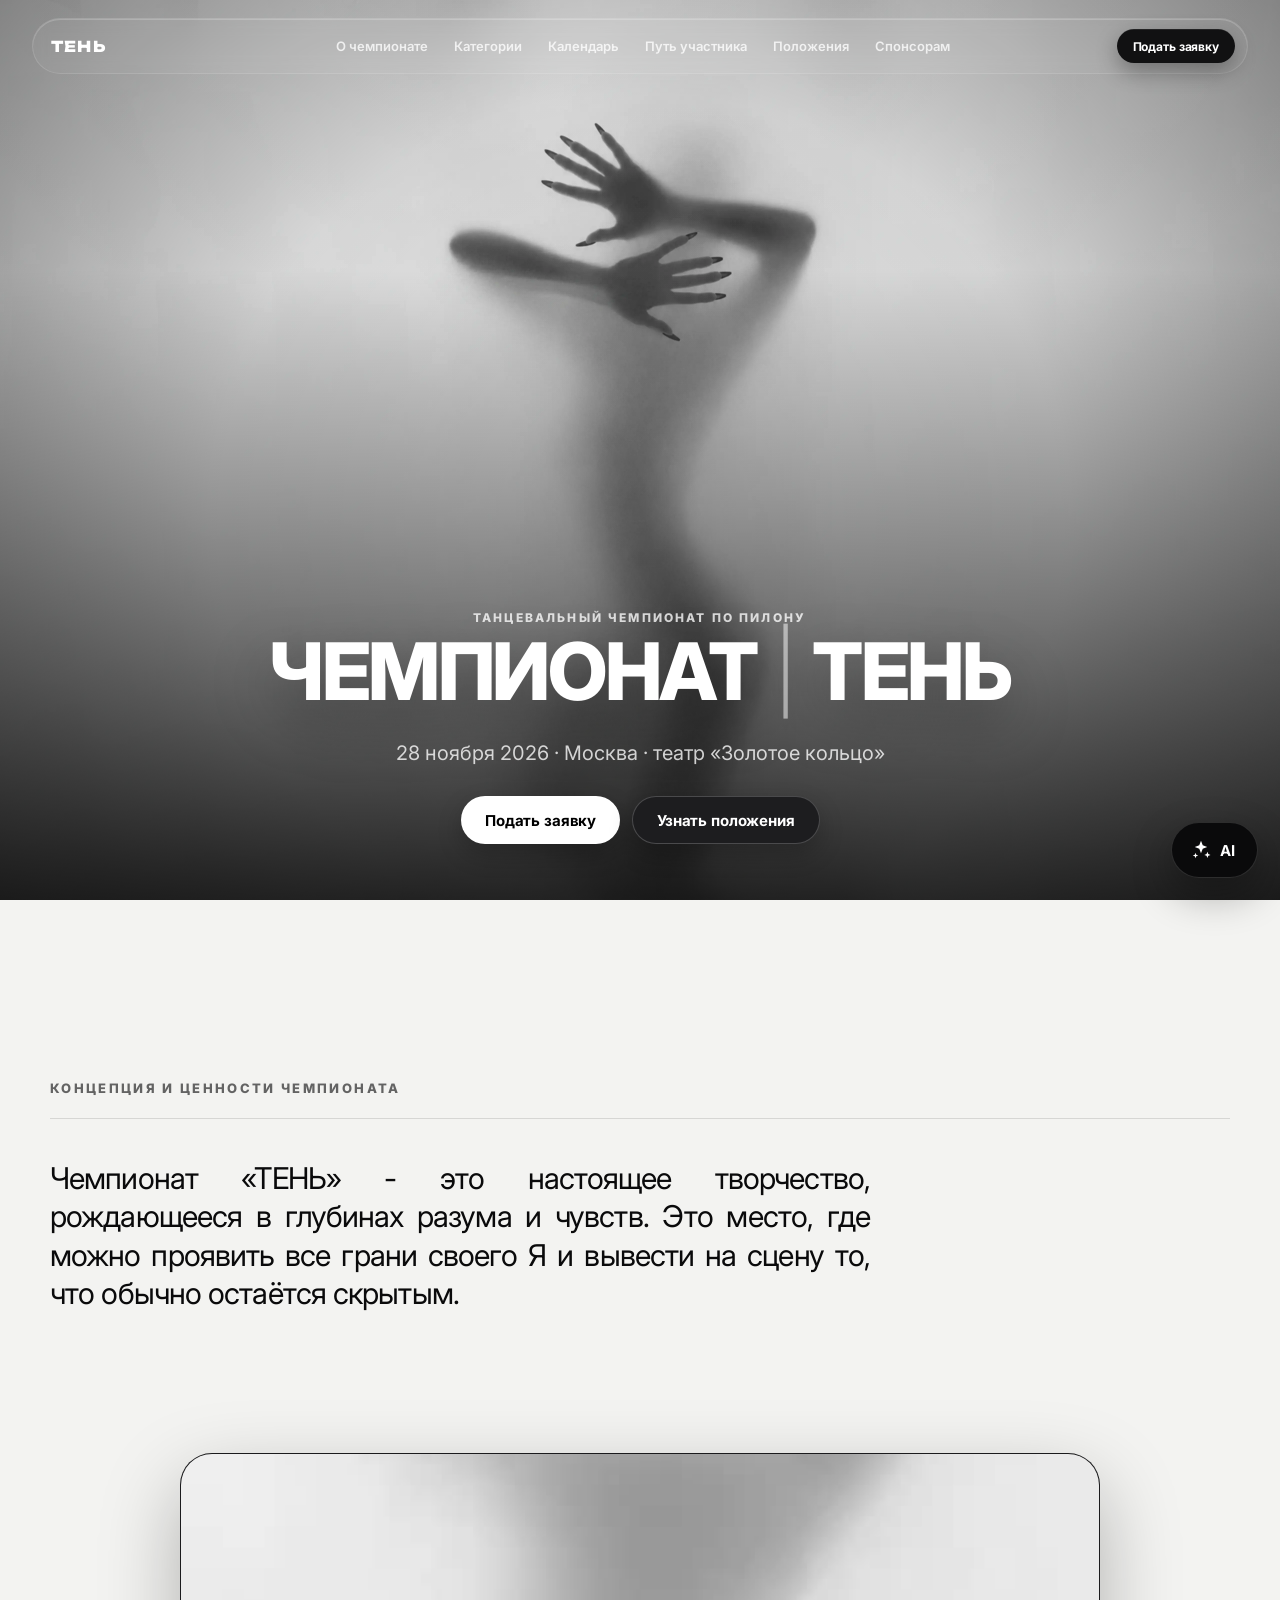
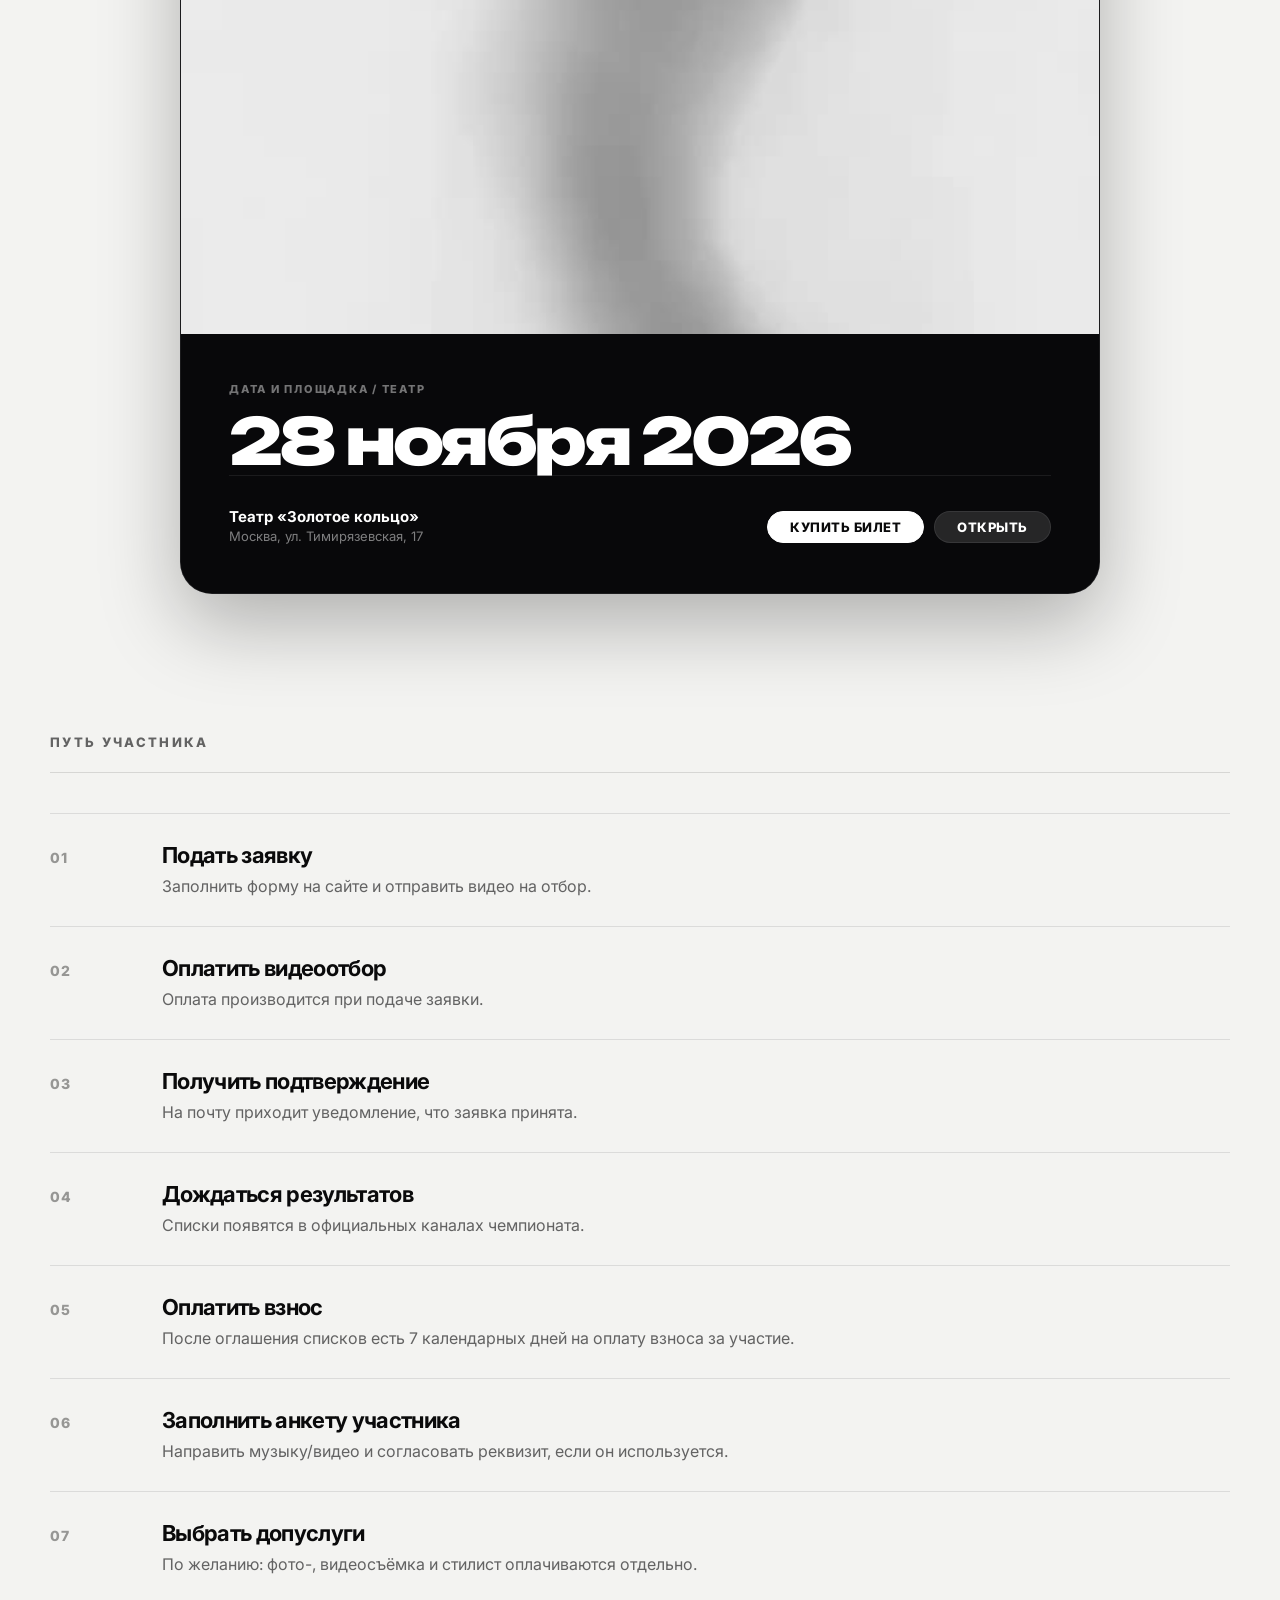
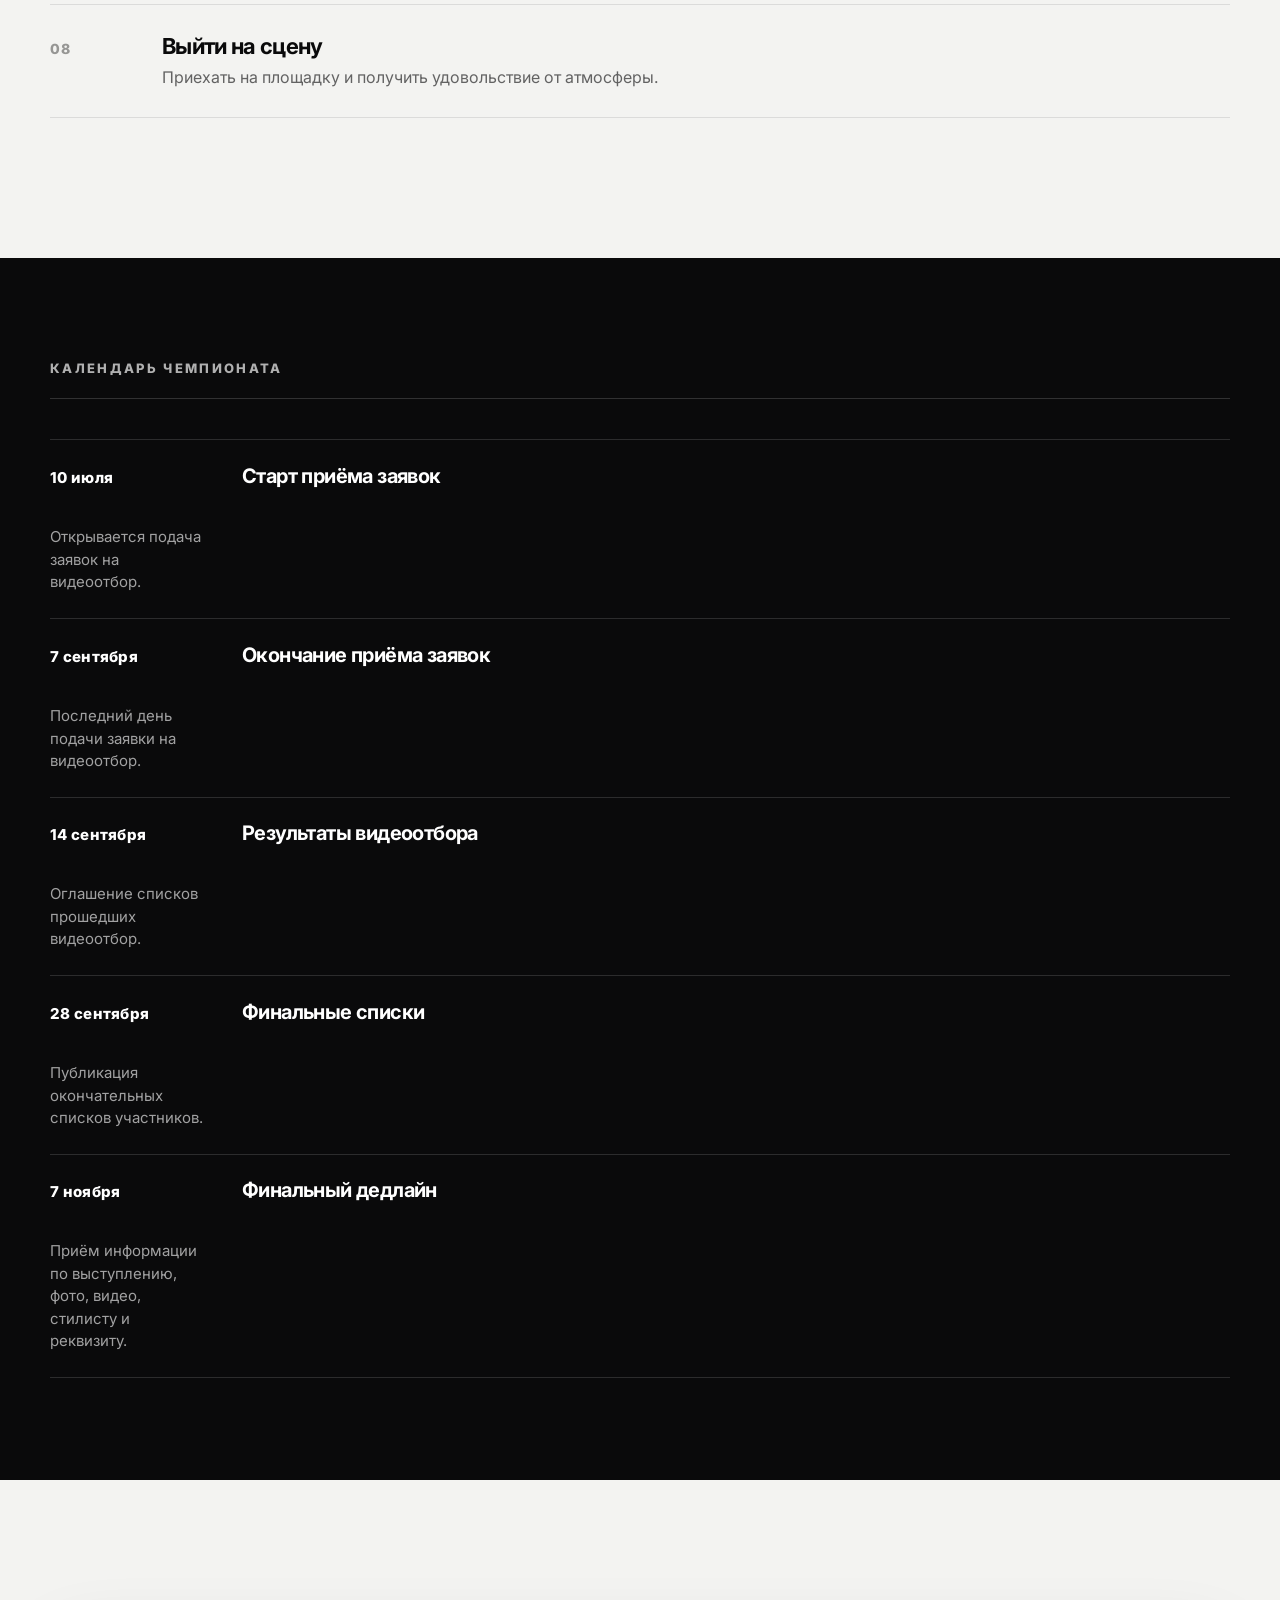
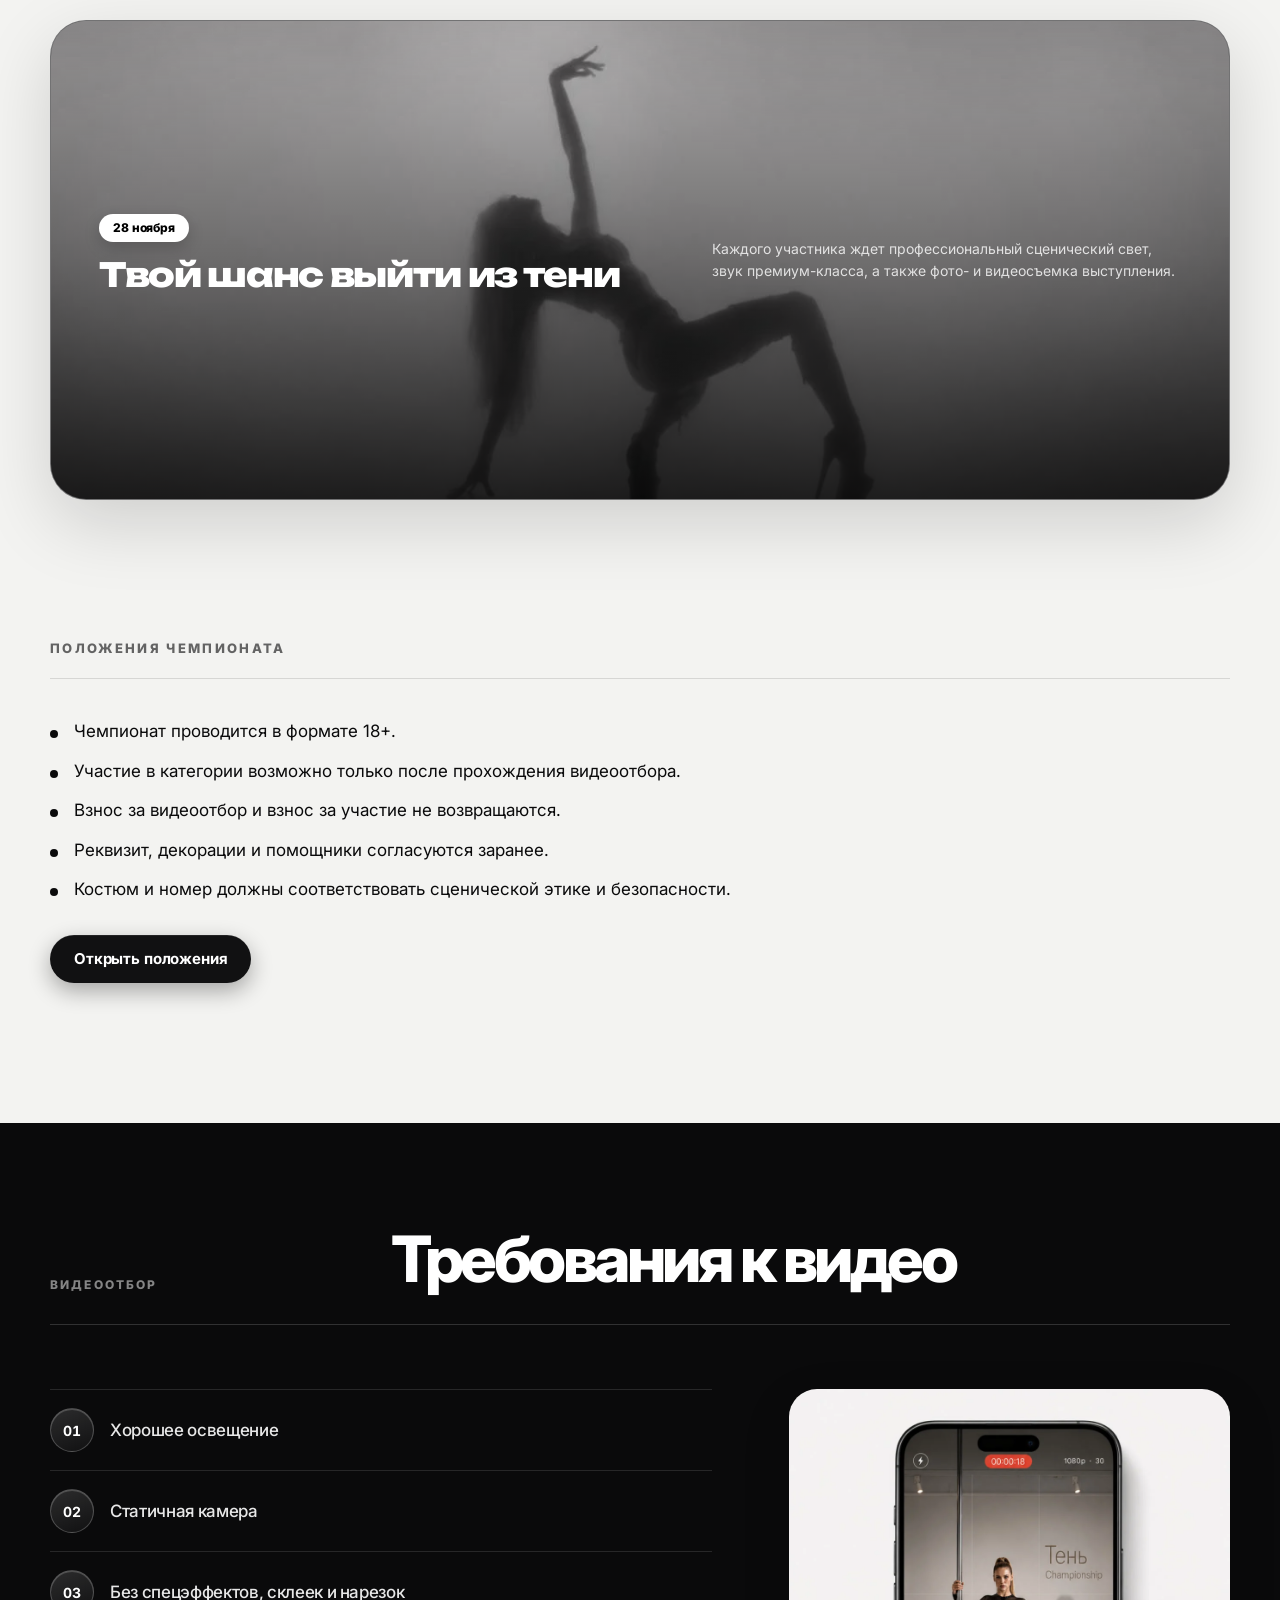
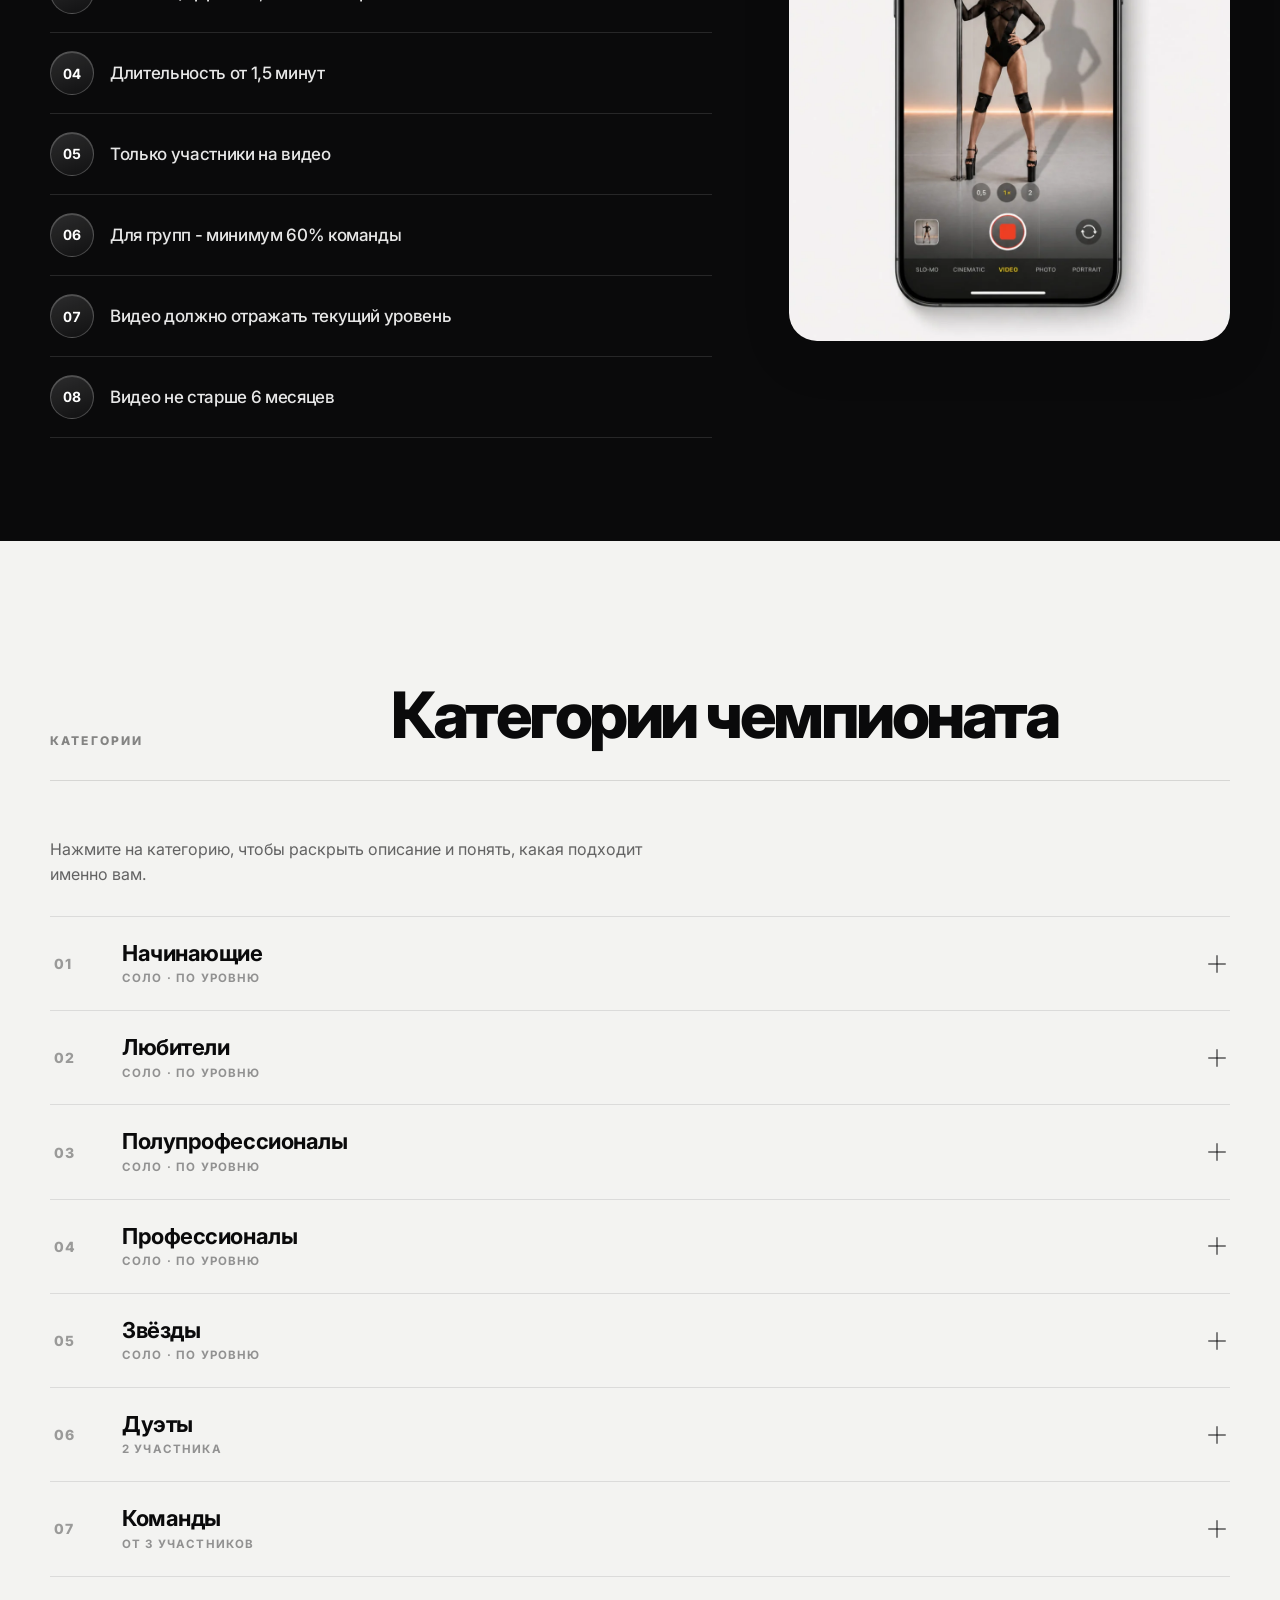
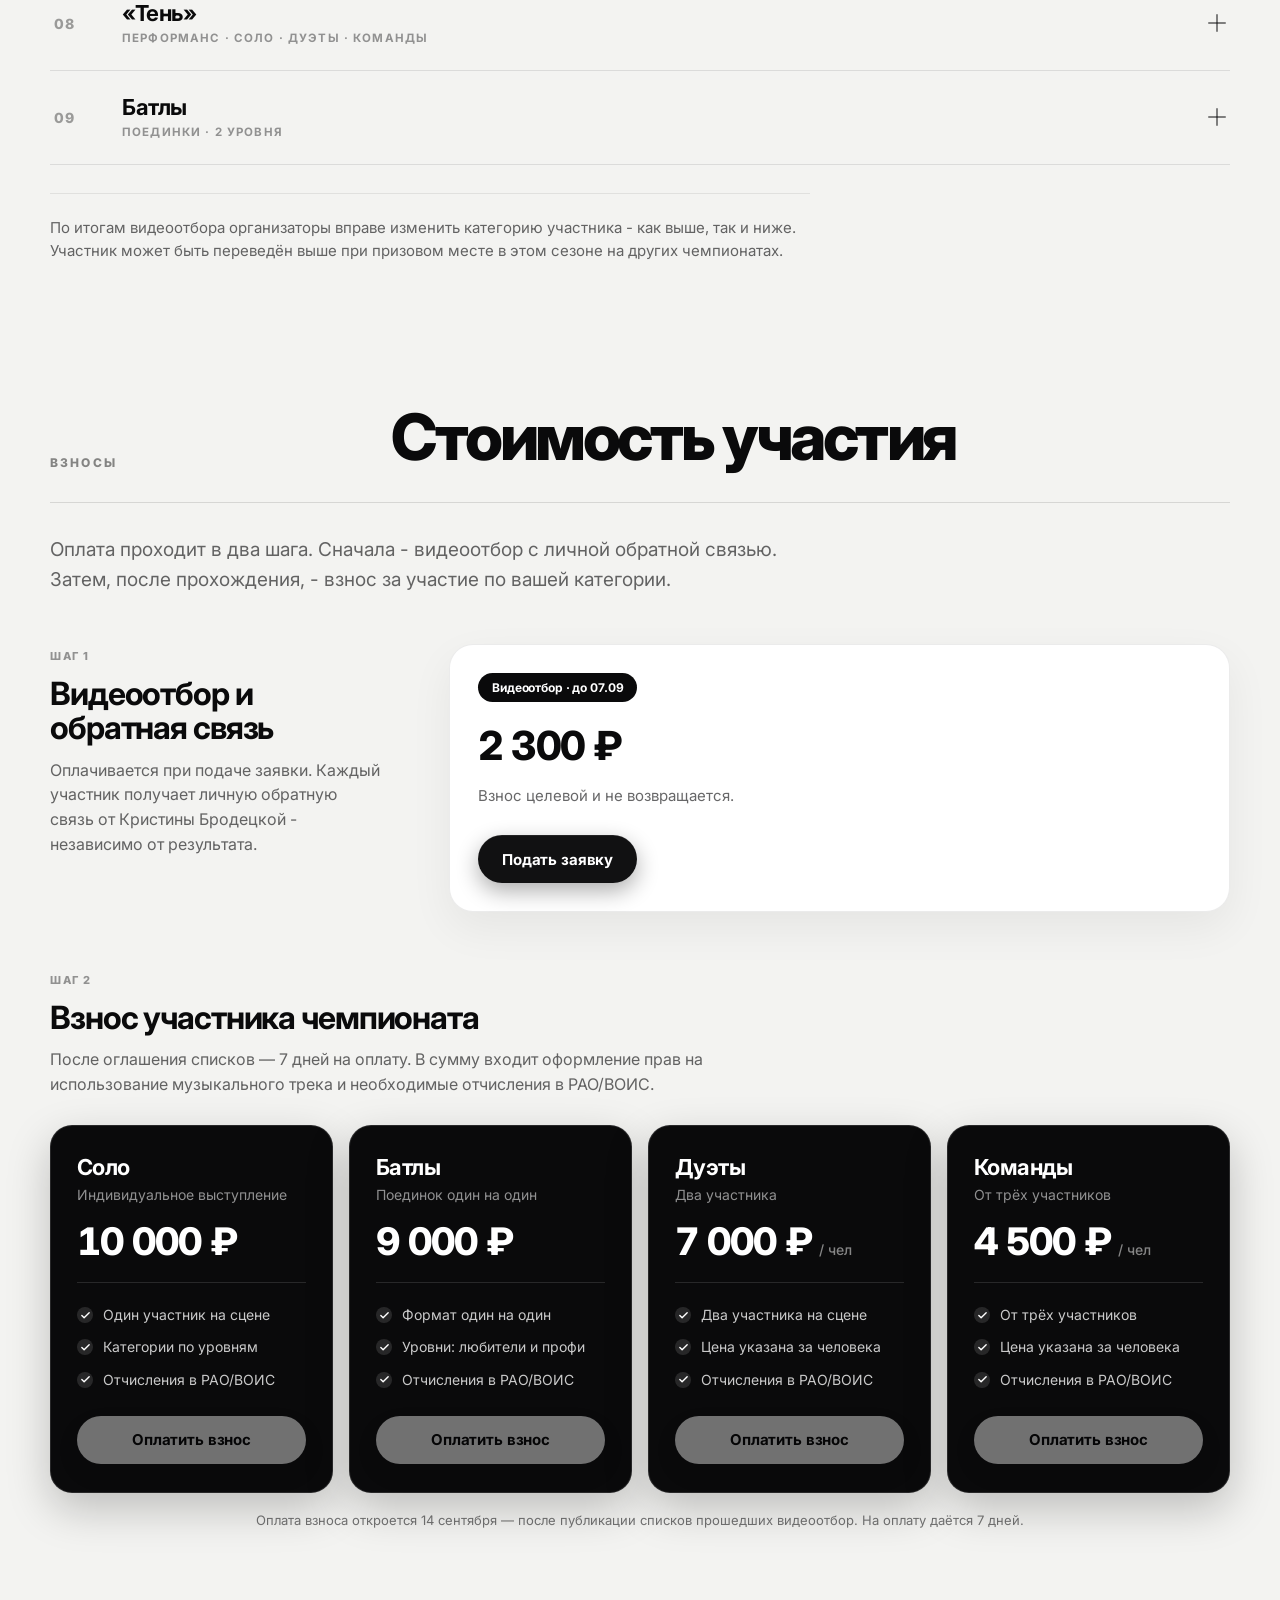
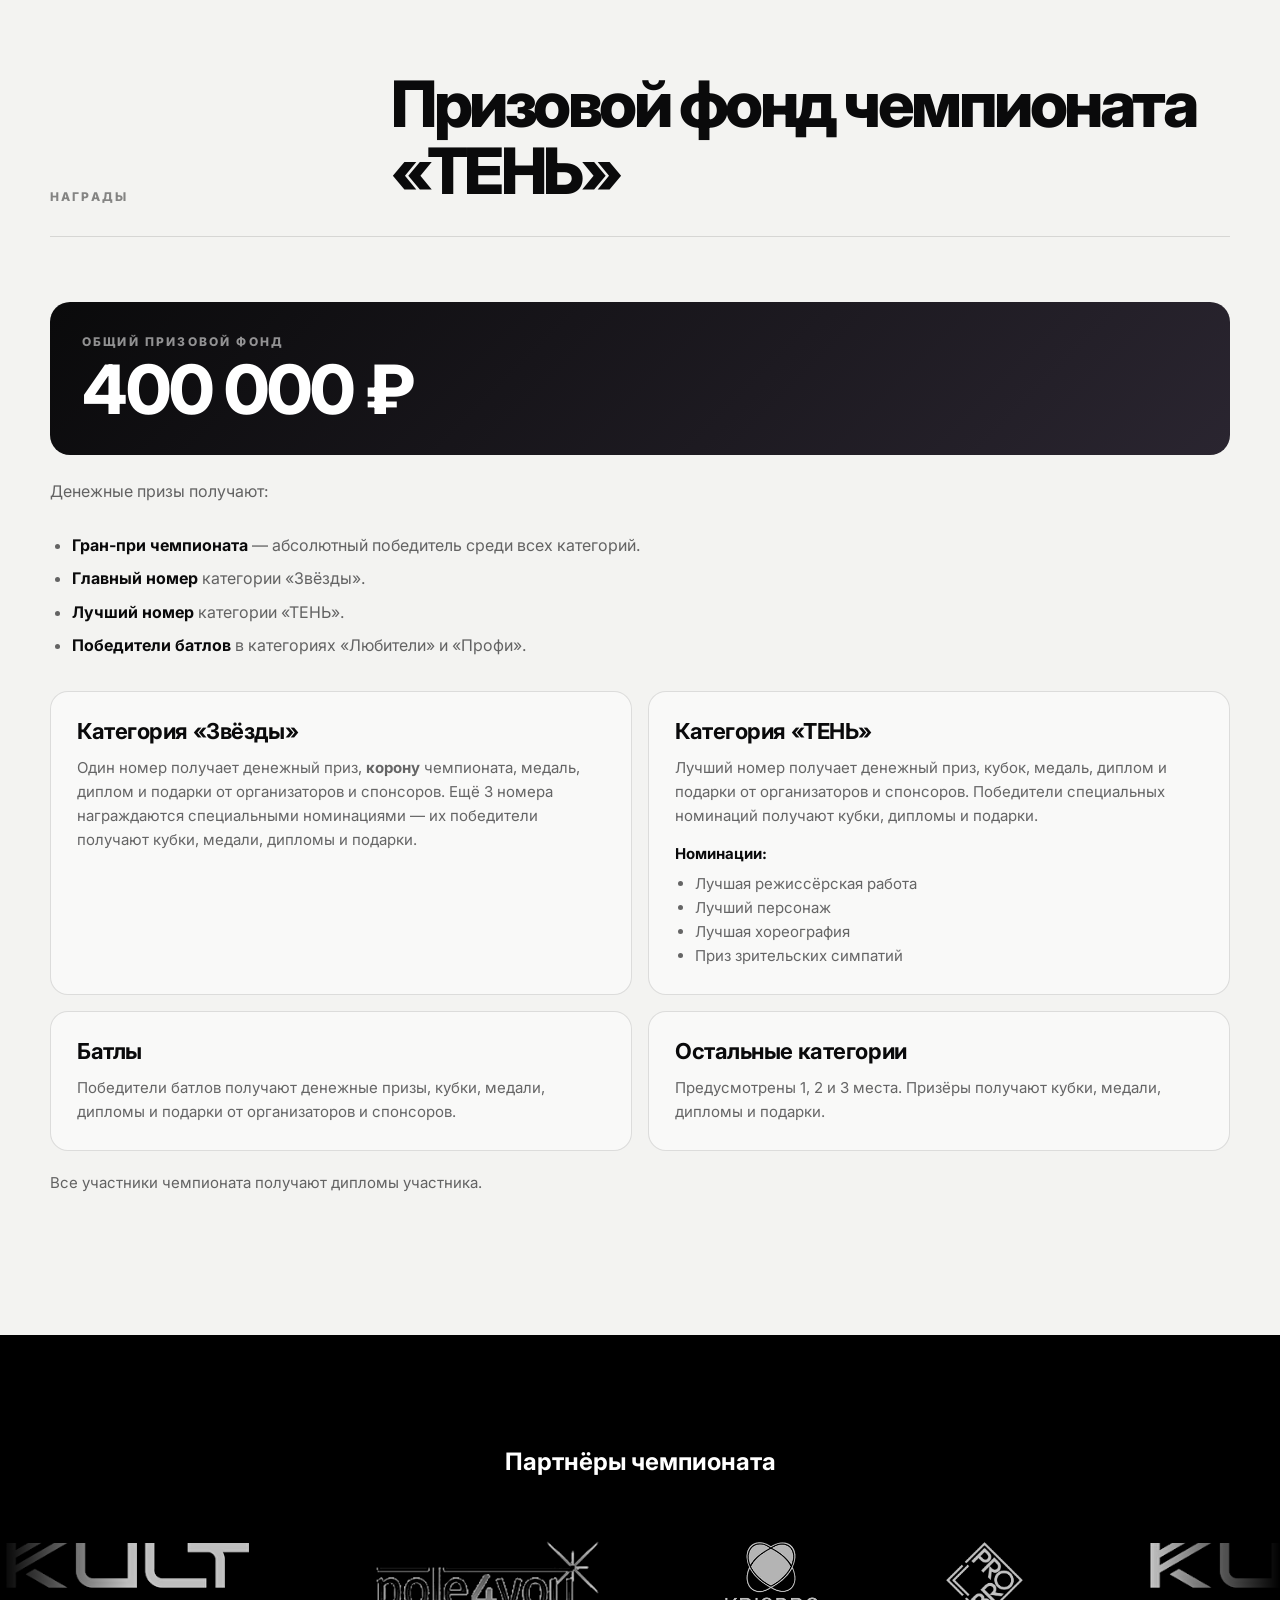
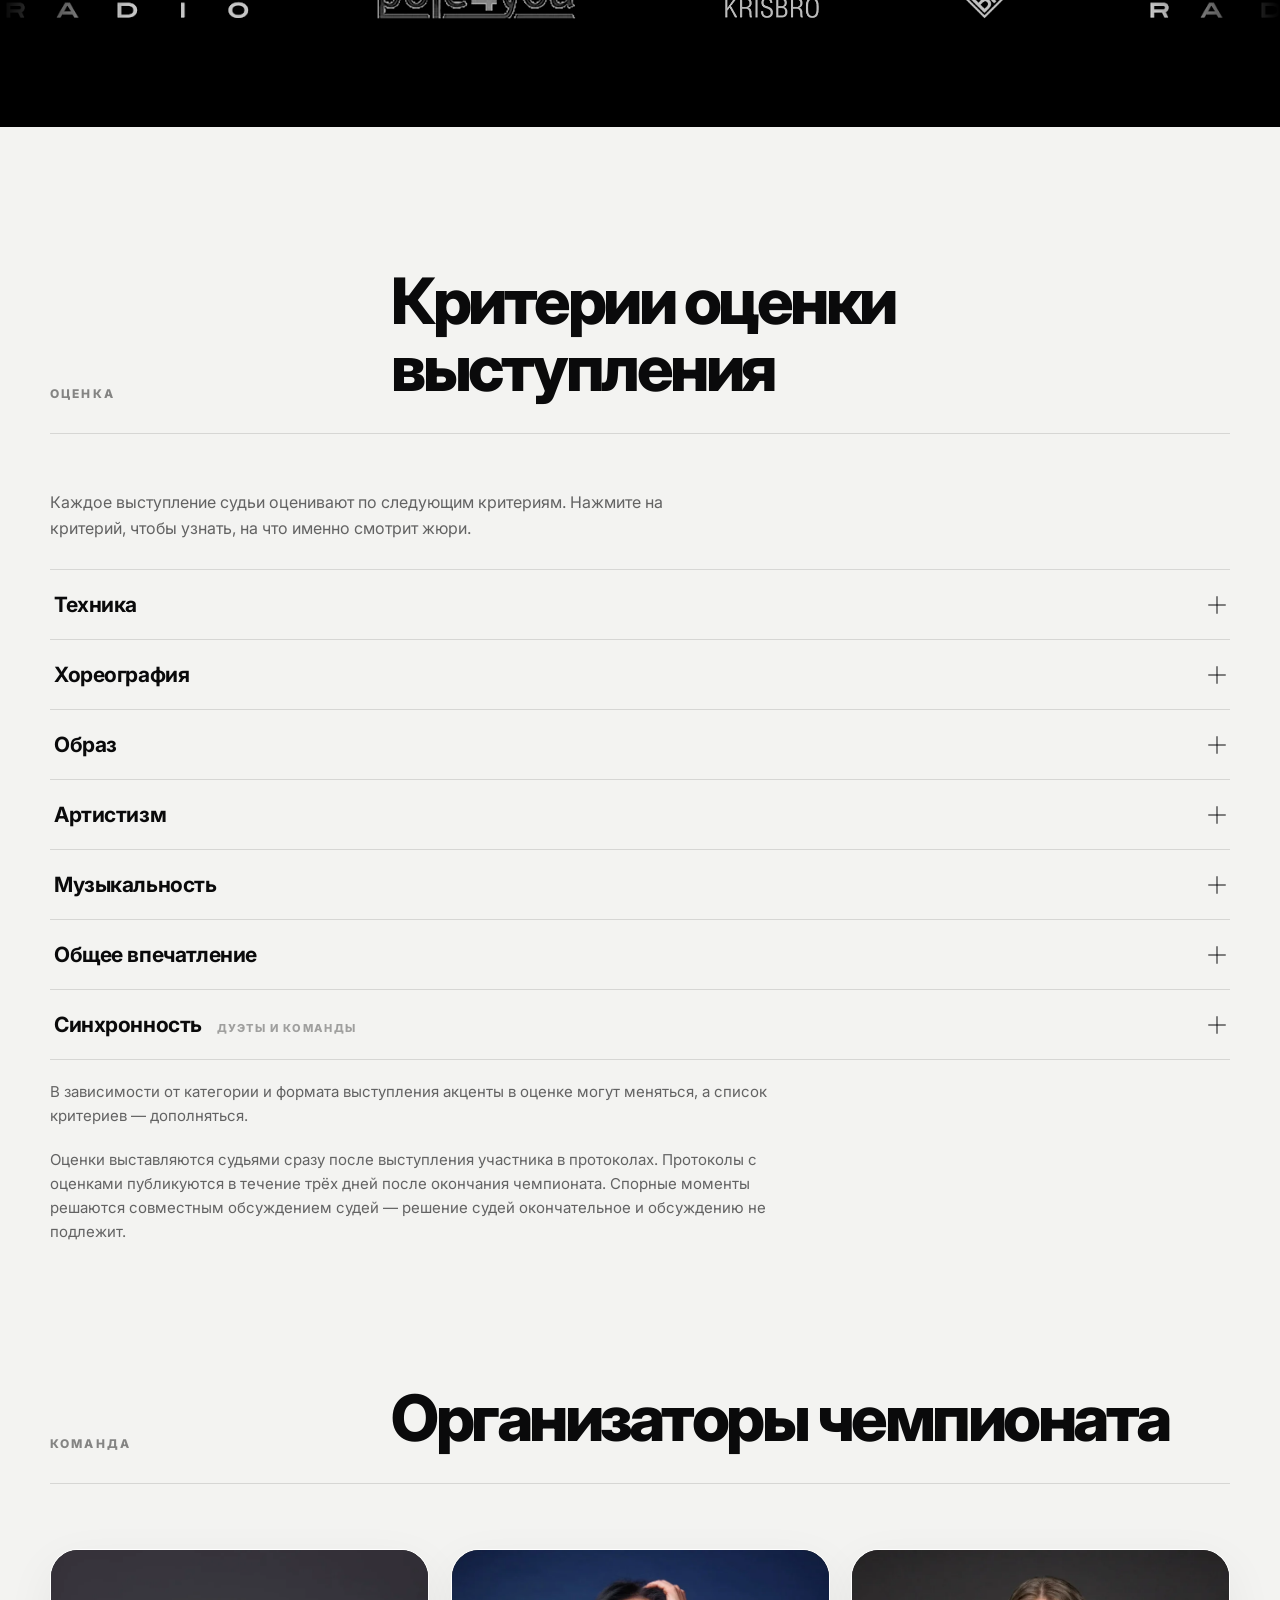
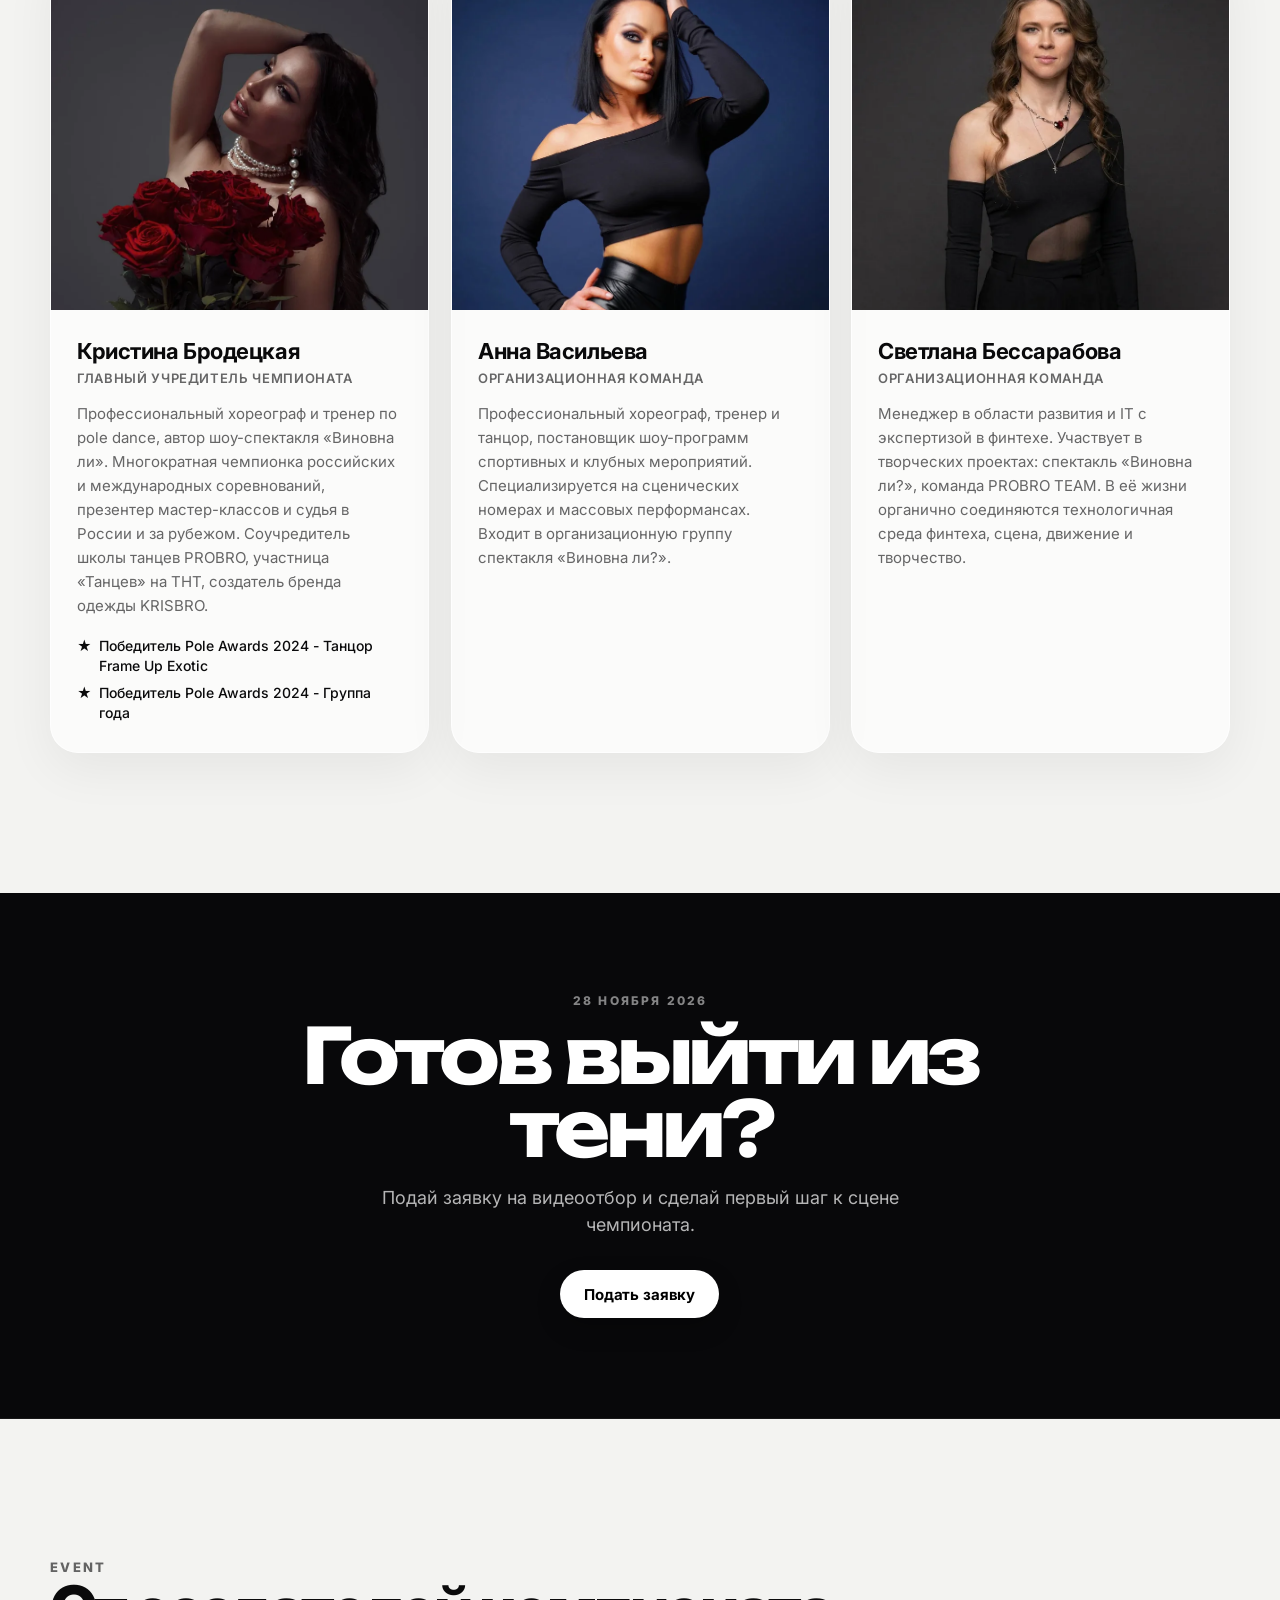
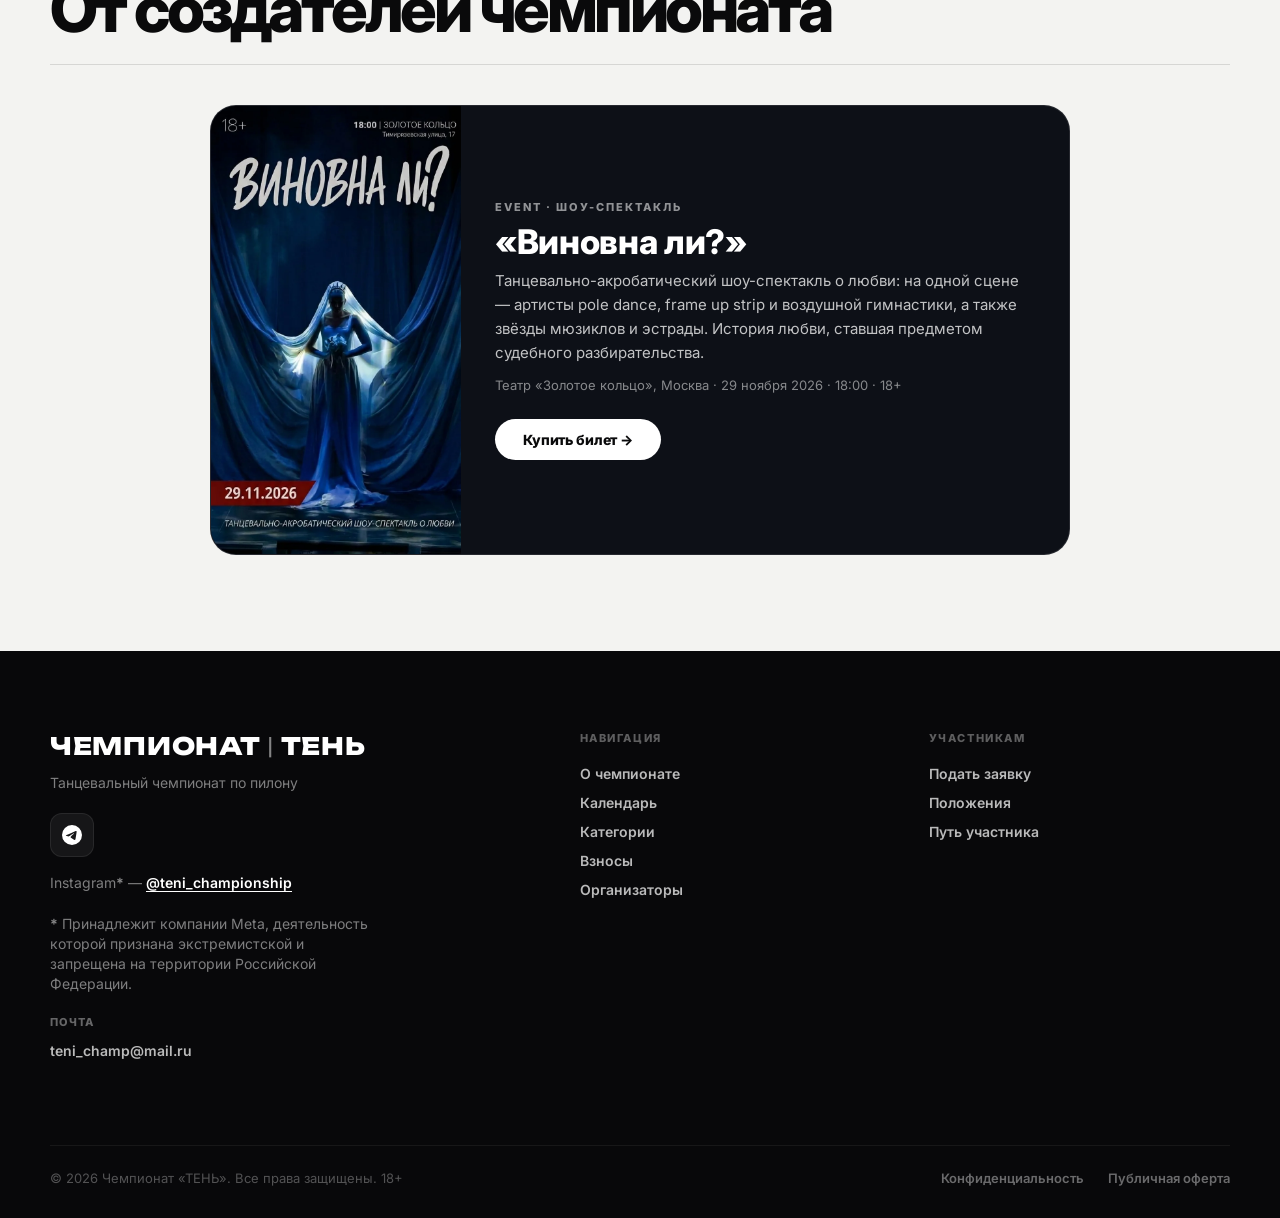
==== index.html @ 0288fdac "API fallback: auto-switch to direct Railway when RU proxy is down (all pages)" ====
<!DOCTYPE html>
<html lang="ru">
<head>
  <meta charset="UTF-8">
  <meta name="viewport" content="width=device-width, initial-scale=1.0">
  <meta name="description" content="Чемпионат по пилону «ТЕНЬ» — pole dance и exotic соревнования. 28 ноября 2026, Москва, театр «Золотое кольцо». Категории от начинающих до профи, призовой фонд 400 000 ₽. Приём заявок на видеоотбор открыт.">
  <meta name="keywords" content="чемпионат по пилону, pole dance, pole sport, exotic, exotic pole, чемпионат pole dance, соревнования по пилону, танцевальный чемпионат, пилон Москва, pole dance Москва, чемпионат ТЕНЬ, pole dance 2026">
  <meta name="theme-color" content="#0a0a0b">
  <title>Чемпионат по пилону «ТЕНЬ» 2026 — pole dance и exotic соревнования, Москва</title>
  <link rel="canonical" href="https://чемпионат-тень.рф/">
  <link rel="icon" href="/favicon.ico" sizes="any">
  <link rel="icon" href="assets/favicon.svg" type="image/svg+xml">
  <link rel="icon" type="image/png" sizes="96x96" href="assets/icons/favicon-96x96.png">
  <link rel="apple-touch-icon" href="assets/icons/apple-touch-icon.png">
  <link rel="manifest" href="manifest.webmanifest">
  <meta name="mobile-web-app-capable" content="yes">
  <meta name="apple-mobile-web-app-capable" content="yes">
  <meta name="apple-mobile-web-app-status-bar-style" content="black-translucent">
  <meta name="apple-mobile-web-app-title" content="ТЕНЬ">
  <meta property="og:type" content="website">
  <meta property="og:locale" content="ru_RU">
  <meta property="og:site_name" content="Чемпионат по пилону «ТЕНЬ»">
  <meta property="og:title" content="Чемпионат по пилону «ТЕНЬ» 2026 — pole dance и exotic, Москва">
  <meta property="og:description" content="Pole dance и exotic соревнования. 28 ноября 2026, Москва, театр «Золотое кольцо». Призовой фонд 400 000 ₽. Приём заявок открыт.">
  <meta property="og:url" content="https://чемпионат-тень.рф/">
  <meta property="og:image" content="https://xn----7sbocmxidei1bb9cwe.xn--p1ai/assets/og-hero.jpg">
  <meta property="og:image:type" content="image/jpeg">
  <meta property="og:image:width" content="1200">
  <meta property="og:image:height" content="630">
  <meta property="og:image:alt" content="Чемпионат по пилону «ТЕНЬ» — силуэт танцора">
  <meta name="twitter:card" content="summary_large_image">
  <meta name="twitter:title" content="Чемпионат по пилону «ТЕНЬ» 2026 — pole dance и exotic, Москва">
  <meta name="twitter:description" content="Pole dance и exotic соревнования. 28 ноября 2026, Москва. Призовой фонд 400 000 ₽.">
  <meta name="twitter:image" content="https://xn----7sbocmxidei1bb9cwe.xn--p1ai/assets/og-hero.jpg">
  <link rel="preconnect" href="https://fonts.googleapis.com">
  <link rel="preconnect" href="https://fonts.gstatic.com" crossorigin>
  <link href="https://fonts.googleapis.com/css2?family=Inter:wght@400;500;600;700;800&family=Unbounded:wght@600;700;800&display=swap" rel="stylesheet">
  <link rel="stylesheet" href="styles.css?v=20260801a">
  <script>document.documentElement.classList.add("reveal-ready");</script>
  <script type="application/ld+json">
  {
    "@context": "https://schema.org",
    "@graph": [
      {
        "@type": "DanceEvent",
        "name": "Чемпионат по пилону «ТЕНЬ»",
        "description": "Танцевальный чемпионат по пилону (pole dance) и exotic. Категории от начинающих до профессионалов, призовой фонд 400 000 ₽.",
        "startDate": "2026-11-28T11:00:00+03:00",
        "endDate": "2026-11-28T22:00:00+03:00",
        "eventStatus": "https://schema.org/EventScheduled",
        "eventAttendanceMode": "https://schema.org/OfflineEventAttendanceMode",
        "image": ["https://xn----7sbocmxidei1bb9cwe.xn--p1ai/assets/og-hero.jpg"],
        "location": {
          "@type": "Place",
          "name": "Театр «Золотое кольцо»",
          "address": {
            "@type": "PostalAddress",
            "streetAddress": "ул. Тимирязевская, 17",
            "addressLocality": "Москва",
            "addressCountry": "RU"
          }
        },
        "organizer": {
          "@type": "Organization",
          "name": "Чемпионат по пилону «ТЕНЬ»",
          "url": "https://чемпионат-тень.рф/"
        },
        "offers": {
          "@type": "Offer",
          "name": "Заявка на видеоотбор",
          "url": "https://чемпионат-тень.рф/apply.html",
          "price": "2300",
          "priceCurrency": "RUB",
          "availability": "https://schema.org/InStock",
          "validFrom": "2026-07-10"
        },
        "performer": {
          "@type": "PerformingGroup",
          "name": "Участники чемпионата «ТЕНЬ»"
        }
      },
      {
        "@type": "Organization",
        "name": "Чемпионат по пилону «ТЕНЬ»",
        "url": "https://чемпионат-тень.рф/",
        "logo": "https://чемпионат-тень.рф/assets/icons/icon-512.png",
        "sameAs": [
          "https://telegram.me/teni_champ",
          "https://www.instagram.com/teni_championship"
        ]
      },
      {
        "@type": "WebSite",
        "name": "Чемпионат по пилону «ТЕНЬ»",
        "url": "https://чемпионат-тень.рф/",
        "inLanguage": "ru-RU"
      }
    ]
  }
  </script>
</head>
<body>
  <div class="page-shell" id="top">
    <header class="site-header glass-panel" data-header>
      <a class="brand" href="index.html" aria-label="ТЕНЬ - на главную">ТЕНЬ</a>
      <nav class="desktop-nav" aria-label="Главная навигация">
        <a href="#about">О чемпионате</a>
        <a href="#categories">Категории</a>
        <a href="#calendar">Календарь</a>
        <a href="#path">Путь участника</a>
        <a href="rules.html">Положения</a>
        <a href="sponsors.html">Спонсорам</a>
      </nav>
      <div class="header-actions">
        <a class="btn btn-small btn-dark" href="apply.html">Подать заявку</a>
        <button class="menu-button" type="button" data-menu-button aria-label="Открыть меню"><span></span><span></span><span></span></button>
      </div>
    </header>

    <div class="mobile-menu glass-panel" data-mobile-menu>
      <a href="#about">О чемпионате</a>
      <a href="#categories">Категории</a>
      <a href="#calendar">Календарь</a>
      <a href="#path">Путь участника</a>
      <a href="rules.html">Положения</a>
      <a href="sponsors.html">Спонсорам</a>
      <a href="tickets.html">Билеты</a>
      <a href="#ai" data-ai-open>AI-консультант</a>
      <a href="apply.html">Подать заявку</a>
    </div>

    <main>
      <section class="hero" aria-labelledby="hero-title">
        <picture class="hero-media">
          <source media="(max-width: 720px)" srcset="assets/webp/hero_mobile.webp">
          <img src="assets/webp/teni-main_for_deskstop.webp" alt="Силуэт танцора за матовым стеклом">
        </picture>
        <div class="hero-vignette"></div>
        <div class="hero-content">
          <p class="eyebrow">Танцевальный чемпионат по пилону</p>
          <h1 id="hero-title" class="hero-title-brand">ЧЕМПИОНАТ <span class="hero-title-sep">|</span> ТЕНЬ</h1>
          <p class="hero-meta">28 ноября 2026 · Москва · театр «Золотое кольцо»</p>
          <div class="hero-actions">
            <a class="btn btn-light" href="apply.html">Подать заявку</a>
            <a class="btn btn-glass" href="rules.html">Узнать положения</a>
          </div>
        </div>
      </section>

      <!-- Концепция (iOS Widget Style with Blurred Cards over Background) -->
      <section class="section editorial" id="about">
        <div class="editorial-heading editorial-heading--label">
          <span class="section-kicker">Концепция и ценности чемпионата</span>
        </div>
        <div class="concept-layout">
          <div class="editorial-lead editorial-lead--justify">
            <p>Чемпионат «ТЕНЬ» - это настоящее творчество, рождающееся в глубинах разума и чувств. Это место, где можно проявить все грани своего Я и вывести на сцену то, что обычно остаётся скрытым.</p>
          </div>
        </div>
      </section>

      <!-- Дата и площадка (App Store Event Card) -->
      <section class="section">
        <div class="event-card">
          <div class="event-card-media">
            <video class="event-card-img" autoplay muted loop playsinline preload="metadata" poster="assets/event-poster.jpg">
              <source src="assets/event.mp4" type="video/mp4">
            </video>
            <div class="event-media-placeholder">
              <div class="spotlight"></div>
              <span class="placeholder-text">Театр «Золотое кольцо»</span>
            </div>
          </div>
          <div class="event-card-body">
            <span class="event-kicker">дата и площадка / театр</span>
            <h2 class="event-title">28 ноября 2026</h2>

            <div class="event-card-divider"></div>
            
            <div class="event-card-footer">
              <div class="event-footer-left">
                <div class="event-footer-meta">
                  <span class="event-footer-title">Театр «Золотое кольцо»</span>
                  <span class="event-footer-subtitle">Москва, ул. Тимирязевская, 17</span>
                </div>
              </div>
              <div class="event-footer-right">
                <a href="tickets.html" class="event-card-btn event-card-btn--buy">Купить билет</a>
                <a href="https://yandex.ru/maps/?text=Москва,+ул.+Тимирязевская,+17" target="_blank" rel="noopener noreferrer" class="event-card-btn">Открыть</a>
              </div>
            </div>
          </div>
        </div>
      </section>

      <!-- Путь участника -->
      <section class="section editorial" id="path">
        <div class="editorial-heading editorial-heading--label">
          <span class="section-kicker">Путь участника</span>
        </div>
        <div class="steps-list">
          <article class="step-row"><span class="step-num">01</span><div><h3>Подать заявку</h3><p>Заполнить форму на сайте и отправить видео на отбор.</p></div></article>
          <article class="step-row"><span class="step-num">02</span><div><h3>Оплатить видеоотбор</h3><p>Оплата производится при подаче заявки.</p></div></article>
          <article class="step-row"><span class="step-num">03</span><div><h3>Получить подтверждение</h3><p>На почту приходит уведомление, что заявка принята.</p></div></article>
          <article class="step-row"><span class="step-num">04</span><div><h3>Дождаться результатов</h3><p>Списки появятся в официальных каналах чемпионата.</p></div></article>
          <article class="step-row"><span class="step-num">05</span><div><h3>Оплатить взнос</h3><p>После оглашения списков есть 7 календарных дней на оплату взноса за участие.</p></div></article>
          <article class="step-row"><span class="step-num">06</span><div><h3>Заполнить анкету участника</h3><p>Направить музыку/видео и согласовать реквизит, если он используется.</p></div></article>
          <article class="step-row"><span class="step-num">07</span><div><h3>Выбрать допуслуги</h3><p>По желанию: фото-, видеосъёмка и стилист оплачиваются отдельно.</p></div></article>
          <article class="step-row"><span class="step-num">08</span><div><h3>Выйти на сцену</h3><p>Приехать на площадку и получить удовольствие от атмосферы.</p></div></article>
        </div>
      </section>

      <!-- Календарь -->
      <section class="section editorial section-dark" id="calendar">
        <div class="editorial-heading editorial-heading--label">
          <span class="section-kicker">Календарь чемпионата</span>
        </div>
        <div class="timeline-list">
          <article class="timeline-row"><span class="timeline-date">10 июля</span><h3>Старт приёма заявок</h3><p>Открывается подача заявок на видеоотбор.</p></article>
          <article class="timeline-row"><span class="timeline-date">7 сентября</span><h3>Окончание приёма заявок</h3><p>Последний день подачи заявки на видеоотбор.</p></article>
          <article class="timeline-row"><span class="timeline-date">14 сентября</span><h3>Результаты видеоотбора</h3><p>Оглашение списков прошедших видеоотбор.</p></article>
          <article class="timeline-row"><span class="timeline-date">28 сентября</span><h3>Финальные списки</h3><p>Публикация окончательных списков участников.</p></article>
          <article class="timeline-row"><span class="timeline-date">7 ноября</span><h3>Финальный дедлайн</h3><p>Приём информации по выступлению, фото, видео, стилисту и реквизиту.</p></article>
        </div>
      </section>

      <!-- Акцентный виджет финального дня в стиле iOS -->
      <section class="section" aria-label="Финальный день чемпионата">
        <div class="calendar-accent-card">
          <picture class="calendar-card-bg">
            <source media="(max-width: 720px)" srcset="assets/for_promo2.jpg">
            <img src="assets/webp/background2.webp" alt="Финальный день">
          </picture>
          <div class="calendar-card-overlay"></div>
          
          <div class="calendar-card-content">
            <div class="calendar-card-main">
              <span class="widget-date-pill">28 ноября</span>
              <h2>Твой шанс выйти из тени</h2>
            </div>
            
            <div class="calendar-card-feature">
              <p>Каждого участника ждет профессиональный сценический свет, звук премиум-класса, а также фото- и видеосъемка выступления.</p>
            </div>
          </div>
        </div>
      </section>

      <!-- Главные правила -->
      <section class="section editorial">
        <div class="editorial-heading editorial-heading--label">
          <span class="section-kicker">Положения чемпионата</span>
        </div>
        <div class="editorial-lead">
          <ul class="clean-list">
            <li>Чемпионат проводится в формате 18+.</li>
            <li>Участие в категории возможно только после прохождения видеоотбора.</li>
            <li>Взнос за видеоотбор и взнос за участие не возвращаются.</li>
            <li>Реквизит, декорации и помощники согласуются заранее.</li>
            <li>Костюм и номер должны соответствовать сценической этике и безопасности.</li>
          </ul>
          <a class="btn btn-dark" href="rules.html">Открыть положения</a>
        </div>
      </section>

      <!-- Требования к видеоотбору -->
      <section class="section editorial section-dark">
        <div class="editorial-heading">
          <span class="section-kicker">Видеоотбор</span>
          <h2>Требования к видео</h2>
        </div>
        <div class="editorial-grid">
          <div class="editorial-lead">
            <ul class="video-req-list">
              <li><span class="req-num">01</span><span class="req-text">Хорошее освещение</span></li>
              <li><span class="req-num">02</span><span class="req-text">Статичная камера</span></li>
              <li><span class="req-num">03</span><span class="req-text">Без спецэффектов, склеек и нарезок</span></li>
              <li><span class="req-num">04</span><span class="req-text">Длительность от 1,5 минут</span></li>
              <li><span class="req-num">05</span><span class="req-text">Только участники на видео</span></li>
              <li><span class="req-num">06</span><span class="req-text">Для групп - минимум 60% команды</span></li>
              <li><span class="req-num">07</span><span class="req-text">Видео должно отражать текущий уровень</span></li>
              <li><span class="req-num">08</span><span class="req-text">Видео не старше 6 месяцев</span></li>
            </ul>
          </div>
          <div class="editorial-side">
            <div class="image-container editorial-media">
              <img src="assets/webp/videoControl.webp" alt="Пример кадра для видеоотбора" class="slot-img">
            </div>
          </div>
        </div>
      </section>

      <!-- Категории -->
      <section class="section editorial" id="categories">
        <div class="editorial-heading">
          <span class="section-kicker">Категории</span>
          <h2>Категории чемпионата</h2>
        </div>
        <p class="criteria-lead">Нажмите на категорию, чтобы раскрыть описание и понять, какая подходит именно вам.</p>
        <div class="cat-accordion" aria-label="Категории чемпионата">
          <details class="cat-item">
            <summary>
              <span class="cat-row-num">01</span>
              <span class="cat-item-text">
                <span class="cat-item-title">Начинающие</span>
                <span class="cat-row-tag">Соло · по уровню</span>
              </span>
              <span class="cat-chevron" aria-hidden="true"></span>
            </summary>
            <div class="cat-item-body">
              <ul>
                <li>Ученик со стажем занятий до 3 лет.</li>
                <li>Имеется опыт участия в соревнованиях, но без призовых мест в категории «Начинающие».</li>
                <li>Призовое место возможно только в категории ниже (при наличии такой в чемпионате, например, дебют).</li>
                <li>Это может быть ваше первое участие в соревнованиях по Pole Dance.</li>
              </ul>
            </div>
          </details>
          <details class="cat-item">
            <summary>
              <span class="cat-row-num">02</span>
              <span class="cat-item-text">
                <span class="cat-item-title">Любители</span>
                <span class="cat-row-tag">Соло · по уровню</span>
              </span>
              <span class="cat-chevron" aria-hidden="true"></span>
            </summary>
            <div class="cat-item-body">
              <ul>
                <li>Ученик со стажем занятий от 3 до 5 лет.</li>
                <li>Участие в соревнованиях в категории «Любитель» или призовое место в категории «Начинающие».</li>
                <li>Участник с танцевальной подготовкой или спортивным прошлым в другом направлении.</li>
              </ul>
            </div>
          </details>
          <details class="cat-item">
            <summary>
              <span class="cat-row-num">03</span>
              <span class="cat-item-text">
                <span class="cat-item-title">Полупрофессионалы</span>
                <span class="cat-row-tag">Соло · по уровню</span>
              </span>
              <span class="cat-chevron" aria-hidden="true"></span>
            </summary>
            <div class="cat-item-body">
              <ul>
                <li>Ученик со стажем занятий более 5 лет.</li>
                <li>Педагог со стажем до 3 лет.</li>
                <li>Призёр соревнований в категории «Любители».</li>
              </ul>
            </div>
          </details>
          <details class="cat-item">
            <summary>
              <span class="cat-row-num">04</span>
              <span class="cat-item-text">
                <span class="cat-item-title">Профессионалы</span>
                <span class="cat-row-tag">Соло · по уровню</span>
              </span>
              <span class="cat-chevron" aria-hidden="true"></span>
            </summary>
            <div class="cat-item-body">
              <ul>
                <li>Ученик со стажем занятий более 6 лет.</li>
                <li>Педагог со стажем от 3 лет.</li>
                <li>Призёр соревнований в категории «Полупрофи».</li>
              </ul>
            </div>
          </details>
          <details class="cat-item">
            <summary>
              <span class="cat-row-num">05</span>
              <span class="cat-item-text">
                <span class="cat-item-title">Звёзды</span>
                <span class="cat-row-tag">Соло · по уровню</span>
              </span>
              <span class="cat-chevron" aria-hidden="true"></span>
            </summary>
            <div class="cat-item-body">
              <ul>
                <li>Победители соревнований в категориях «Профи» или «Старс».</li>
                <li>Танцоры с узнаваемым авторским стилем, известные в мире pole dance.</li>
                <li>Танцоры, влияющие на развитие культуры пилона в целом.</li>
              </ul>
            </div>
          </details>
          <details class="cat-item">
            <summary>
              <span class="cat-row-num">06</span>
              <span class="cat-item-text">
                <span class="cat-item-title">Дуэты</span>
                <span class="cat-row-tag">2 участника</span>
              </span>
              <span class="cat-chevron" aria-hidden="true"></span>
            </summary>
            <div class="cat-item-body">
              <p>Два артиста и единый номер. Без деления по уровню подготовки.</p>
            </div>
          </details>
          <details class="cat-item">
            <summary>
              <span class="cat-row-num">07</span>
              <span class="cat-item-text">
                <span class="cat-item-title">Команды</span>
                <span class="cat-row-tag">От 3 участников</span>
              </span>
              <span class="cat-chevron" aria-hidden="true"></span>
            </summary>
            <div class="cat-item-body">
              <p>Массовая хореография, синхрон и общая идея выступления. Без деления по уровню.</p>
            </div>
          </details>
          <details class="cat-item">
            <summary>
              <span class="cat-row-num">08</span>
              <span class="cat-item-text">
                <span class="cat-item-title">«Тень»</span>
                <span class="cat-row-tag">Перформанс · соло · дуэты · команды</span>
              </span>
              <span class="cat-chevron" aria-hidden="true"></span>
            </summary>
            <div class="cat-item-body">
              <p>Театр и перформанс: номер выстраивается как театральная постановка — с драматургией, образом и сюжетом (историей). Участвовать можно в составе соло, дуэт или команда; все выступают в одной общей категории без деления на уровни.</p>
              <ul>
                <li>Приоритет — интересная, нестандартная хореография, взаимодействие с реквизитом и проработка эмоций.</li>
                <li>Можно выступать в стрипах, хиллсах, босиком или в другой сценической обуви, если это соответствует постановке.</li>
                <li>Взаимодействие с пилоном обязательно: он должен быть обыгран в номере.</li>
              </ul>
            </div>
          </details>
          <details class="cat-item">
            <summary>
              <span class="cat-row-num">09</span>
              <span class="cat-item-text">
                <span class="cat-item-title">Батлы</span>
                <span class="cat-row-tag">Поединки · 2 уровня</span>
              </span>
              <span class="cat-chevron" aria-hidden="true"></span>
            </summary>
            <div class="cat-item-body">
              <p>Танцевальные поединки один на один, построенные на импровизации и живом контакте с музыкой, сценой и соперником.</p>
              <ul>
                <li>Допускаются участники от категории «Начинающие» и выше. Дебют не допускается.</li>
                <li><b>Любители</b> — уровни «Начинающие» и «Любители».</li>
                <li><b>Профи</b> — уровни «Полупрофессионалы», «Профессионалы» и «Звёзды».</li>
                <li>Организаторы оставляют за собой право перевести участника в другую батл-категорию после видеоотбора.</li>
              </ul>
            </div>
          </details>
        </div>
        <p class="cat-disclaimer">По итогам видеоотбора организаторы вправе изменить категорию участника - как выше, так и ниже. Участник может быть переведён выше при призовом месте в этом сезоне на других чемпионатах.</p>
      </section>

      <!-- Взносы -->
      <section class="section editorial" id="fees">
        <div class="editorial-heading">
          <span class="section-kicker">Взносы</span>
          <h2>Стоимость участия</h2>
        </div>

        <p class="fees-intro">Оплата проходит в два шага. Сначала - видеоотбор с личной обратной связью. Затем, после прохождения, - взнос за участие по вашей категории.</p>

        <div class="fees-wrap">
          <!-- Шаг 1 -->
          <div class="pricing-step">
            <div class="pricing-step-head">
              <span class="pricing-step-num">Шаг 1</span>
              <h3>Видеоотбор и обратная связь</h3>
              <p>Оплачивается при подаче заявки. Каждый участник получает личную обратную связь от Кристины Бродецкой - независимо от результата.</p>
            </div>
            <div class="price-card price-card-accent">
              <span class="price-badge">Видеоотбор · до 07.09</span>
              <div class="price-amount">
                <span class="price-now">2 300 ₽</span>
              </div>
              <p class="price-desc">Взнос целевой и не возвращается.</p>
              <a class="btn btn-dark price-card-cta" href="apply.html">Подать заявку</a>
            </div>
          </div>

          <!-- Шаг 2 -->
          <div class="pricing-step">
            <div class="pricing-step-head">
              <span class="pricing-step-num">Шаг 2</span>
              <h3>Взнос участника чемпионата</h3>
              <p>После оглашения списков — 7 дней на оплату. В сумму входит оформление прав на использование музыкального трека и необходимые отчисления в РАО/ВОИС.</p>
            </div>
            <div class="plans-group">
            <div class="plans">
              <article class="plan">
                <div class="plan-top">
                  <h4>Соло</h4>
                  <span class="plan-sub">Индивидуальное выступление</span>
                </div>
                <div class="plan-price"><span class="plan-amount">10 000 ₽</span></div>
                <ul class="plan-features">
                  <li>Один участник на сцене</li>
                  <li>Категории по уровням</li>
                  <li>Отчисления в РАО/ВОИС</li>
                </ul>
                <button class="btn btn-light plan-cta is-locked" type="button" disabled>Оплатить взнос</button>
              </article>

              <article class="plan">
                <div class="plan-top">
                  <h4>Батлы</h4>
                  <span class="plan-sub">Поединок один на один</span>
                </div>
                <div class="plan-price"><span class="plan-amount">9 000 ₽</span></div>
                <ul class="plan-features">
                  <li>Формат один на один</li>
                  <li>Уровни: любители и профи</li>
                  <li>Отчисления в РАО/ВОИС</li>
                </ul>
                <button class="btn btn-light plan-cta is-locked" type="button" disabled>Оплатить взнос</button>
              </article>

              <article class="plan">
                <div class="plan-top">
                  <h4>Дуэты</h4>
                  <span class="plan-sub">Два участника</span>
                </div>
                <div class="plan-price"><span class="plan-amount">7 000 ₽</span><span class="plan-per">/ чел</span></div>
                <ul class="plan-features">
                  <li>Два участника на сцене</li>
                  <li>Цена указана за человека</li>
                  <li>Отчисления в РАО/ВОИС</li>
                </ul>
                <button class="btn btn-light plan-cta is-locked" type="button" disabled>Оплатить взнос</button>
              </article>

              <article class="plan">
                <div class="plan-top">
                  <h4>Команды</h4>
                  <span class="plan-sub">От трёх участников</span>
                </div>
                <div class="plan-price"><span class="plan-amount">4 500 ₽</span><span class="plan-per">/ чел</span></div>
                <ul class="plan-features">
                  <li>От трёх участников</li>
                  <li>Цена указана за человека</li>
                  <li>Отчисления в РАО/ВОИС</li>
                </ul>
                <button class="btn btn-light plan-cta is-locked" type="button" disabled>Оплатить взнос</button>
              </article>
            </div>
            <button class="btn plans-cta is-locked" type="button" disabled>Оплатить взнос</button>
            <p class="plans-note">Оплата взноса откроется 14 сентября — после публикации списков прошедших видеоотбор. На оплату даётся 7 дней.</p>
            </div>
          </div>
        </div>
      </section>

      <!-- Призовой фонд -->
      <section class="section editorial" id="prize">
        <div class="editorial-heading">
          <span class="section-kicker">Награды</span>
          <h2>Призовой фонд чемпионата «ТЕНЬ»</h2>
        </div>

        <div class="prize-hero">
          <span class="prize-hero-label">Общий призовой фонд</span>
          <span class="prize-hero-amount">400 000 ₽</span>
        </div>

        <p class="criteria-lead">Денежные призы получают:</p>
        <ul class="prize-list">
          <li><b>Гран-при чемпионата</b> — абсолютный победитель среди всех категорий.</li>
          <li><b>Главный номер</b> категории «Звёзды».</li>
          <li><b>Лучший номер</b> категории «ТЕНЬ».</li>
          <li><b>Победители батлов</b> в категориях «Любители» и «Профи».</li>
        </ul>

        <div class="prize-grid">
          <article class="prize-card">
            <h3>Категория «Звёзды»</h3>
            <p>Один номер получает денежный приз, <b>корону</b> чемпионата, медаль, диплом и подарки от организаторов и спонсоров. Ещё 3 номера награждаются специальными номинациями — их победители получают кубки, медали, дипломы и подарки.</p>
          </article>
          <article class="prize-card">
            <h3>Категория «ТЕНЬ»</h3>
            <p>Лучший номер получает денежный приз, кубок, медаль, диплом и подарки от организаторов и спонсоров. Победители специальных номинаций получают кубки, дипломы и подарки.</p>
            <p class="prize-card-sub">Номинации:</p>
            <ul>
              <li>Лучшая режиссёрская работа</li>
              <li>Лучший персонаж</li>
              <li>Лучшая хореография</li>
              <li>Приз зрительских симпатий</li>
            </ul>
          </article>
          <article class="prize-card">
            <h3>Батлы</h3>
            <p>Победители батлов получают денежные призы, кубки, медали, дипломы и подарки от организаторов и спонсоров.</p>
          </article>
          <article class="prize-card">
            <h3>Остальные категории</h3>
            <p>Предусмотрены 1, 2 и 3 места. Призёры получают кубки, медали, дипломы и подарки.</p>
          </article>
        </div>

        <p class="criteria-note">Все участники чемпионата получают дипломы участника.</p>
      </section>

      <!-- Партнёры (чёрный блок) -->
      <section class="partners-band" aria-label="Партнёры чемпионата">
        <div class="partners-inner">
          <h2 class="partners-title">Партнёры чемпионата</h2>
        </div>
        <div class="marquee">
          <div class="marquee-viewport">
            <div class="marquee-track">
              <div class="marquee-group">
                <img class="marquee-logo" src="assets/webp/partner-kult.webp?v=20260710d" alt="KULT RADIO" loading="lazy">
                <img class="marquee-logo" src="assets/webp/partner-pole4you.webp?v=20260710d" alt="pole4you" loading="lazy">
                <img class="marquee-logo" src="assets/webp/partner-krisbro.webp?v=20260710d" alt="KRISBRO" loading="lazy">
                <img class="marquee-logo" src="assets/webp/partner-probro.webp?v=20260710d" alt="PROBRO" loading="lazy">
              </div>
              <div class="marquee-group" aria-hidden="true">
                <img class="marquee-logo" src="assets/webp/partner-kult.webp?v=20260710d" alt="" loading="lazy">
                <img class="marquee-logo" src="assets/webp/partner-pole4you.webp?v=20260710d" alt="" loading="lazy">
                <img class="marquee-logo" src="assets/webp/partner-krisbro.webp?v=20260710d" alt="" loading="lazy">
                <img class="marquee-logo" src="assets/webp/partner-probro.webp?v=20260710d" alt="" loading="lazy">
              </div>
            </div>
          </div>
        </div>
      </section>

      <!-- Критерии оценки -->
      <section class="section editorial">
        <div class="editorial-heading">
          <span class="section-kicker">Оценка</span>
          <h2>Критерии оценки выступления</h2>
        </div>
        <p class="criteria-lead">Каждое выступление судьи оценивают по следующим критериям. Нажмите на критерий, чтобы узнать, на что именно смотрит жюри.</p>
        <div class="criteria-accordion">
          <details class="criteria-item">
            <summary><h3>Техника</h3><span class="criteria-chevron" aria-hidden="true"></span></summary>
            <p>Оценивается как в хореографии, так и в трюковой части: чистота линий, дотянутость стоп и коленей, мастерство исполнения — виртуозность и лёгкость. <b>Максимальный балл — 10.</b></p>
          </details>
          <details class="criteria-item">
            <summary><h3>Хореография</h3><span class="criteria-chevron" aria-hidden="true"></span></summary>
            <p>Оригинальность, соответствие образу и музыке, разнообразие лексики. <b>Максимальный балл — 10.</b></p>
          </details>
          <details class="criteria-item">
            <summary><h3>Образ</h3><span class="criteria-chevron" aria-hidden="true"></span></summary>
            <p>Костюм, макияж, причёска, оригинальность образа и его соответствие музыке. <b>Максимальный балл — 5.</b></p>
          </details>
          <details class="criteria-item">
            <summary><h3>Артистизм</h3><span class="criteria-chevron" aria-hidden="true"></span></summary>
            <p>Эмоции, подача, передача персонажа. <b>Максимальный балл — 10.</b></p>
          </details>
          <details class="criteria-item">
            <summary><h3>Музыкальность</h3><span class="criteria-chevron" aria-hidden="true"></span></summary>
            <p>Способность телом передать музыку, смену ритмических рисунков, соло музыкальных инструментов или вокал. <b>Максимальный балл — 10.</b></p>
          </details>
          <details class="criteria-item">
            <summary><h3>Общее впечатление</h3><span class="criteria-chevron" aria-hidden="true"></span></summary>
            <p>Целостность постановки, соответствие образа, музыки и хореографии, правильная работа с пространством сцены, соотношение трюков и хореографии, грамотная режиссура номера. <b>Максимальный балл — 10.</b></p>
          </details>
          <details class="criteria-item">
            <summary><h3>Синхронность <span class="cat-row-tag">дуэты и команды</span></h3><span class="criteria-chevron" aria-hidden="true"></span></summary>
            <p>Для категорий «Дуэты» и «Команды» добавляется критерий синхронности — чёткость и слаженность одновременного исполнения движений под музыку. Она создаёт визуальный эффект единства, усиливает эмоциональное воздействие на зрителя и демонстрирует профессионализм танцоров и хореографа. <b>Максимальный балл — 10.</b></p>
          </details>
        </div>
        <p class="criteria-note">В зависимости от категории и формата выступления акценты в оценке могут меняться, а список критериев — дополняться.</p>
        <p class="criteria-note">Оценки выставляются судьями сразу после выступления участника в протоколах. Протоколы с оценками публикуются в течение трёх дней после окончания чемпионата. Спорные моменты решаются совместным обсуждением судей — решение судей окончательное и обсуждению не подлежит.</p>
      </section>

      <!-- Организаторы -->
      <section class="section editorial" id="team">
        <div class="editorial-heading">
          <span class="section-kicker">Команда</span>
          <h2>Организаторы чемпионата</h2>
        </div>
        <div class="team-grid">
          <article class="team-card">
            <div class="team-photo" data-label="Фото · Кристина">
              <img src="assets/webp/Kristina.webp?v=20260709f" alt="Кристина Бродецкая" style="object-position: center 35%;" onerror="this.style.display='none';">
            </div>
            <div class="team-info">
              <h3>Кристина Бродецкая</h3>
              <span class="team-role">Главный учредитель чемпионата</span>
              <p>Профессиональный хореограф и тренер по pole dance, автор шоу-спектакля «Виновна ли». Многократная чемпионка российских и международных соревнований, презентер мастер-классов и судья в России и за рубежом. Соучредитель школы танцев PROBRO, участница «Танцев» на ТНТ, создатель бренда одежды KRISBRO.</p>
              <ul class="team-awards">
                <li>Победитель Pole Awards 2024 - Танцор Frame Up Exotic</li>
                <li>Победитель Pole Awards 2024 - Группа года</li>
              </ul>
            </div>
          </article>

          <article class="team-card">
            <div class="team-photo" data-label="Фото · Анна">
              <img src="assets/webp/Anna.webp" alt="Анна Васильева" onerror="this.style.display='none';">
            </div>
            <div class="team-info">
              <h3>Анна Васильева</h3>
              <span class="team-role">Организационная команда</span>
              <p>Профессиональный хореограф, тренер и танцор, постановщик шоу-программ спортивных и клубных мероприятий. Специализируется на сценических номерах и массовых перформансах. Входит в организационную группу спектакля «Виновна ли?».</p>
            </div>
          </article>

          <article class="team-card">
            <div class="team-photo" data-label="Фото · Светлана">
              <img src="assets/webp/Svetlana.webp?v=20260709f" alt="Светлана Бессарабова" onerror="this.style.display='none';">
            </div>
            <div class="team-info">
              <h3>Светлана Бессарабова</h3>
              <span class="team-role">Организационная команда</span>
              <p>Менеджер в области развития и IT с экспертизой в финтехе. Участвует в творческих проектах: спектакль «Виновна ли?», команда PROBRO TEAM. В её жизни органично соединяются технологичная среда финтеха, сцена, движение и творчество.</p>
            </div>
          </article>
        </div>
      </section>

      <!-- Финальный CTA -->
      <section class="final-cta">
        <div class="final-cta-content">
          <span class="section-kicker">28 ноября 2026</span>
          <h2>Готов выйти из тени?</h2>
          <p>Подай заявку на видеоотбор и сделай первый шаг к сцене чемпионата.</p>
          <a class="btn btn-light" href="apply.html">Подать заявку</a>
        </div>
      </section>

      <!-- Промо: другой проект команды -->
      <section class="section vinovnali-section">
        <div class="editorial-heading editorial-heading--label">
          <span class="section-kicker">Event</span>
          <h2>От создателей чемпионата</h2>
        </div>
        <a class="promo-card" href="https://vinovnali.ru/" target="_blank" rel="noopener noreferrer">
          <div class="promo-card-media">
            <img src="assets/webp/vinovnali.webp?v=20260710a" alt="Шоу-спектакль «Виновна ли?» — театр «Золотое кольцо», 29 ноября 2026" loading="lazy">
          </div>
          <div class="promo-card-body">
            <span class="promo-kicker">Event · шоу-спектакль</span>
            <h3 class="promo-title">«Виновна ли?»</h3>
            <p class="promo-desc">Танцевально-акробатический шоу-спектакль о любви: на одной сцене — артисты pole dance, frame up strip и воздушной гимнастики, а также звёзды мюзиклов и эстрады. История любви, ставшая предметом судебного разбирательства.</p>
            <p class="promo-meta">Театр «Золотое кольцо», Москва · 29 ноября 2026 · 18:00 · 18+</p>
            <span class="promo-btn">Купить билет →</span>
          </div>
        </a>
      </section>

      <!-- Footer -->
      <footer class="site-footer">
        <div class="footer-container">
          <div class="footer-grid">
            <div class="footer-brand">
              <span class="footer-logo">ЧЕМПИОНАТ <span class="footer-logo-sep">|</span> ТЕНЬ</span>
              <p>Танцевальный чемпионат по пилону</p>
              <div class="footer-socials">
                <a href="https://telegram.me/teni_champ" target="_blank" rel="noopener noreferrer" class="social-icon-btn" aria-label="Telegram">
                  <svg viewBox="0 0 24 24" aria-hidden="true"><path fill="currentColor" d="M11.944 0A12 12 0 0 0 0 12a12 12 0 0 0 12 12 12 12 0 0 0 12-12A12 12 0 0 0 12 0a12 12 0 0 0-.056 0zm4.962 7.224c.1-.002.321.023.465.14a.506.506 0 0 1 .171.325c.016.093.036.306.02.472-.18 1.898-.962 6.502-1.36 8.627-.168.9-.499 1.201-.82 1.23-.696.065-1.225-.46-1.9-.902-1.056-.693-1.653-1.124-2.678-1.8-1.185-.78-.417-1.21.258-1.91.177-.184 3.247-2.977 3.307-3.23.007-.032.014-.15-.056-.212s-.174-.041-.249-.024c-.106.024-1.793 1.14-5.061 3.345-.48.33-.913.49-1.302.48-.428-.008-1.252-.241-1.865-.44-.752-.245-1.349-.374-1.297-.789.027-.216.325-.437.893-.663 3.498-1.524 5.83-2.529 6.998-3.014 3.332-1.386 4.025-1.627 4.476-1.635z"/></svg>
                </a>
              </div>
              <div class="footer-social-note">
                <p class="footer-social-line">Instagram<span class="footer-note-mark" aria-hidden="true">*</span> — <a href="https://www.instagram.com/teni_championship" target="_blank" rel="noopener noreferrer">@teni_championship</a></p>
                <p class="footer-disclaimer"><span class="footer-disclaimer-mark">*</span> Принадлежит компании Meta, деятельность которой признана экстремистской и запрещена на территории Российской Федерации.</p>
              </div>
              <div class="footer-contact">
                <span class="footer-contact-label">Почта</span>
                <p class="footer-email"><a href="mailto:teni_champ@mail.ru">teni_champ@mail.ru</a></p>
              </div>
            </div>
            
            <div class="footer-col">
              <h4>Навигация</h4>
              <a href="#about">О чемпионате</a>
              <a href="#calendar">Календарь</a>
              <a href="#categories">Категории</a>
              <a href="#fees">Взносы</a>
              <a href="#team">Организаторы</a>
            </div>
            
            <div class="footer-col">
              <h4>Участникам</h4>
              <a href="apply.html">Подать заявку</a>
              <a href="rules.html">Положения</a>
              <a href="#path">Путь участника</a>
            </div>
            
          </div>
          
          <div class="footer-bottom">
            <p>© 2026 Чемпионат «ТЕНЬ». Все права защищены. 18+</p>
            <div class="footer-legal">
              <a href="privacy.html">Конфиденциальность</a>
              <a href="offer.html">Публичная оферта</a>
            </div>
          </div>
        </div>
      </footer>
    </main>
  </div>

  <!-- AI-консультант (визуальная заглушка, автоответ) -->
  <button class="ai-fab" type="button" data-ai-open aria-label="Открыть AI-консультанта">
    <svg viewBox="0 0 24 24" aria-hidden="true"><path fill="currentColor" d="M12 2l1.9 4.9L18.8 8.8 13.9 10.7 12 15.6 10.1 10.7 5.2 8.8 10.1 6.9 12 2zM19 14l.95 2.45L22.4 17.4l-2.45.95L19 20.8l-.95-2.45L15.6 17.4l2.45-.95L19 14zM6 15l.8 2.2L9 18l-2.2.8L6 21l-.8-2.2L3 18l2.2-.8L6 15z"/></svg>
    <span>AI</span>
  </button>

  <div class="ai-overlay" data-ai-overlay hidden></div>

  <aside class="ai-panel" data-ai-panel hidden aria-label="AI-консультант чемпионата ТЕНЬ">
    <header class="ai-head">
      <div class="ai-head-id">
        <div class="ai-head-text">
          <span class="ai-title">AI-консультант</span>
          <span class="ai-status"><i class="ai-dot"></i> Скоро в обновлении</span>
        </div>
      </div>
      <button class="ai-close" type="button" data-ai-close aria-label="Закрыть чат">
        <svg viewBox="0 0 24 24" aria-hidden="true"><path fill="currentColor" d="M18.3 5.71 12 12.01l-6.3-6.3-1.41 1.41 6.3 6.3-6.3 6.3 1.41 1.41 6.3-6.3 6.3 6.3 1.41-1.41-6.3-6.3 6.3-6.3z"/></svg>
      </button>
    </header>
    <div class="ai-messages" data-ai-messages>
      <div class="ai-msg ai-msg--bot">Привет! Я AI-консультант чемпионата ТЕНЬ. Помогу разобраться с категориями, правилами, взносами и подачей заявки — спрашивайте.</div>
    </div>
    <div class="ai-suggests" data-ai-suggests>
      <button type="button" class="ai-chip">Как выбрать категорию?</button>
      <button type="button" class="ai-chip">Сколько стоит участие?</button>
      <button type="button" class="ai-chip">Что нужно для видео?</button>
    </div>
    <form class="ai-input" data-ai-form>
      <input type="text" placeholder="Напишите вопрос..." data-ai-text autocomplete="off" maxlength="500">
      <button type="submit" class="ai-send" aria-label="Отправить">
        <svg viewBox="0 0 24 24" aria-hidden="true"><path fill="currentColor" d="M3 20.5 21 12 3 3.5 3 10l12 2-12 2z"/></svg>
      </button>
    </form>
  </aside>

  <nav class="tabbar" aria-label="Мобильная навигация">
    <a class="tab is-active" href="index.html#top" data-tab="home">
      <svg viewBox="0 0 24 24" aria-hidden="true"><path fill="currentColor" d="M12 3.1 3 10.2V21h6v-6h6v6h6V10.2L12 3.1z"/></svg>
      <span>Главная</span>
    </a>
    <a class="tab" href="index.html#calendar" data-tab="calendar">
      <svg viewBox="0 0 24 24" aria-hidden="true"><path fill="currentColor" d="M7 2v2H5a2 2 0 0 0-2 2v13a2 2 0 0 0 2 2h14a2 2 0 0 0 2-2V6a2 2 0 0 0-2-2h-2V2h-2v2H9V2H7zm12 7v10H5V9h14z"/></svg>
      <span>Даты</span>
    </a>
    <button class="tab" type="button" data-ai-open data-tab="ai" aria-label="AI-консультант">
      <svg viewBox="0 0 24 24" aria-hidden="true"><path fill="currentColor" d="M12 2l1.7 4.6L18.3 8.3 13.7 10 12 14.6 10.3 10 5.7 8.3 10.3 6.6 12 2zM18.5 14l.8 2.1 2.1.8-2.1.8-.8 2.1-.8-2.1-2.1-.8 2.1-.8.8-2.1z"/></svg>
      <span>AI</span>
    </button>
    <a class="tab" href="rules.html" data-tab="rules">
      <svg viewBox="0 0 24 24" aria-hidden="true"><path fill="currentColor" d="M6 2h9l5 5v13a2 2 0 0 1-2 2H6a2 2 0 0 1-2-2V4a2 2 0 0 1 2-2zm8 1.5V8h4.5L14 3.5zM8 12h8v2H8v-2zm0 4h8v2H8v-2z"/></svg>
      <span>Положения</span>
    </a>
    <a class="tab" href="apply.html" data-tab="apply">
      <svg viewBox="0 0 24 24" aria-hidden="true"><path fill="currentColor" d="M19 3h-4.18C14.4 1.84 13.3 1 12 1s-2.4.84-2.82 2H5a2 2 0 0 0-2 2v14a2 2 0 0 0 2 2h14a2 2 0 0 0 2-2V5a2 2 0 0 0-2-2zm-7 0a1 1 0 1 1 0 2 1 1 0 0 1 0-2zm-2 14-4-4 1.41-1.41L10 14.17l6.59-6.59L18 9l-8 8z"/></svg>
      <span>Заявка</span>
    </a>
    <button class="tab" type="button" data-menu-button data-tab="more" aria-label="Ещё">
      <svg viewBox="0 0 24 24" aria-hidden="true"><path fill="currentColor" d="M5 10a2 2 0 1 0 0 4 2 2 0 0 0 0-4zm7 0a2 2 0 1 0 0 4 2 2 0 0 0 0-4zm7 0a2 2 0 1 0 0 4 2 2 0 0 0 0-4z"/></svg>
      <span>Ещё</span>
    </button>
  </nav>

  <script src="config.js?v=20260914e"></script>
  <script src="script.js?v=20260819a"></script>
</body>
</html>
---- styles.css ----
:root {
  --bg: #f3f3f1;
  --ink: #0a0a0b;
  --muted: rgba(10, 10, 11, 0.62);
  --soft: rgba(255, 255, 255, 0.58);
  --glass: rgba(255, 255, 255, 0.22);
  --glass-strong: rgba(255, 255, 255, 0.46);
  --border: rgba(255, 255, 255, 0.54);
  --dark-glass: rgba(12, 12, 14, 0.44);
  --shadow: 0 24px 90px rgba(0, 0, 0, 0.16);
  --radius-xl: 38px;
  --radius-lg: 28px;
  --radius-md: 20px;
  --max: 1180px;
}

* {
  box-sizing: border-box;
}

html {
  scroll-behavior: smooth;
  scroll-padding-top: 110px;
  /* Не даём мобильным браузерам самовольно менять масштаб текста. */
  -webkit-text-size-adjust: 100%;
  text-size-adjust: 100%;
}

body {
  margin: 0;
  font-family: Inter, -apple-system, BlinkMacSystemFont, "SF Pro Display", "Segoe UI", sans-serif;
  color: var(--ink);
  background: var(--bg);
  min-height: 100vh;
  min-height: 100svh;
}

body.menu-open,
body.ai-open {
  overflow: hidden;
}

a {
  color: inherit;
  text-decoration: none;
}

button,
a {
  -webkit-tap-highlight-color: transparent;
}

img {
  display: block;
  max-width: 100%;
}

.page-shell {
  width: 100%;
  margin: 0;
  padding: 0;
  overflow-x: hidden;
}

/* Clean Apple frosted glass (used for content cards, etc.) */
.glass-panel,
.glass-card {
  border: 1px solid rgba(255, 255, 255, 0.42);
  background: rgba(255, 255, 255, 0.78);
  box-shadow:
    inset 0 1px 0 rgba(255, 255, 255, 0.5),
    0 10px 30px rgba(0, 0, 0, 0.08);
  backdrop-filter: blur(20px) saturate(180%);
  -webkit-backdrop-filter: blur(20px) saturate(180%);
}

.site-header {
  position: fixed;
  top: 18px;
  left: 50%;
  z-index: 50;
  display: grid;
  grid-template-columns: 1fr auto 1fr;
  align-items: center;
  width: min(100% - 64px, 1220px);
  padding: 10px 12px 10px 18px;
  border-radius: 999px;
  transform: translateX(-50%);
  transition: background 0.4s ease, box-shadow 0.4s ease, border-color 0.4s ease,
    backdrop-filter 0.4s ease, padding 0.3s ease, width 0.3s ease, top 0.3s ease;
  isolation: isolate;

  /* Верх страницы: едва заметное стекло поверх hero */
  background: rgba(255, 255, 255, 0.05);
  border: 1px solid rgba(255, 255, 255, 0.12);
  box-shadow: inset 0 1px 0 rgba(255, 255, 255, 0.2);
  backdrop-filter: blur(8px) saturate(150%);
  -webkit-backdrop-filter: blur(8px) saturate(150%);
}

/* Liquid Glass (iOS 26): прозрачность + сильный блюр + бликовая кромка + глубина */
.site-header.is-scrolled {
  border: 1px solid rgba(255, 255, 255, 0.35);
  background: linear-gradient(
    135deg,
    rgba(255, 255, 255, 0.55) 0%,
    rgba(255, 255, 255, 0.32) 100%
  );
  box-shadow:
    inset 0 1px 1px rgba(255, 255, 255, 0.95),
    inset 0 -1px 2px rgba(255, 255, 255, 0.4),
    inset 0 0 14px rgba(255, 255, 255, 0.14),
    0 10px 34px rgba(0, 0, 0, 0.14),
    0 2px 8px rgba(0, 0, 0, 0.06);
  backdrop-filter: blur(22px) saturate(190%) brightness(1.08);
  -webkit-backdrop-filter: blur(22px) saturate(190%) brightness(1.08);
}

/* Бликовая кромка (specular rim) — тонкое светящееся ребро стекла */
.site-header.is-scrolled::after {
  content: "";
  position: absolute;
  inset: 0;
  z-index: 3;
  border-radius: inherit;
  padding: 1.5px;
  background: linear-gradient(
    130deg,
    rgba(255, 255, 255, 0.95) 0%,
    rgba(255, 255, 255, 0) 28%,
    rgba(255, 255, 255, 0) 68%,
    rgba(255, 255, 255, 0.6) 100%
  );
  -webkit-mask:
    linear-gradient(#000 0 0) content-box,
    linear-gradient(#000 0 0);
  mask:
    linear-gradient(#000 0 0) content-box,
    linear-gradient(#000 0 0);
  -webkit-mask-composite: xor;
  mask-composite: exclude;
  pointer-events: none;
}

.brand {
  color: #ffffff;
  font-family: "Unbounded", "Inter", system-ui, sans-serif;
  font-size: 15px;
  font-weight: 800;
  letter-spacing: 0.08em;
  line-height: 1;
  text-transform: uppercase;
  transition: color 0.3s ease, opacity 0.2s ease;
}

.site-header.is-scrolled .brand {
  color: #1d1d1f;
}

.desktop-nav {
  display: flex;
  gap: 26px;
  align-items: center;
  color: rgba(255, 255, 255, 0.78); /* Start as light */
  font-size: 13px;
  font-weight: 600;
  transition: color 0.3s ease;
}

.site-header.is-scrolled .desktop-nav {
  color: rgba(29, 29, 31, 0.72); /* Becomes dark on scroll */
}

.desktop-nav a,
.header-link {
  color: inherit;
  transition: color 0.3s ease, opacity 0.2s ease;
}

.desktop-nav a:hover,
.header-link:hover {
  color: #ffffff;
  opacity: 1;
}

.site-header.is-scrolled .desktop-nav a:hover,
.site-header.is-scrolled .header-link:hover {
  color: #000000;
  opacity: 1;
}

.header-actions {
  display: flex;
  justify-content: flex-end;
  align-items: center;
  gap: 12px;
}

.header-link {
  color: rgba(255, 255, 255, 0.78); /* Start light */
  font-size: 13px;
  font-weight: 600;
  transition: color 0.3s ease;
}

.site-header.is-scrolled .header-link {
  color: rgba(29, 29, 31, 0.72); /* Scroll dark */
}

.menu-button {
  display: none;
  border: 0;
  color: #ffffff; /* Start light */
  background: transparent;
  font: inherit;
  font-size: 13px;
  font-weight: 700;
  transition: color 0.3s ease;
}

.site-header.is-scrolled .menu-button {
  color: #1d1d1f; /* Scroll dark */
}

.mobile-menu {
  position: fixed;
  top: 82px;
  left: 22px;
  right: 22px;
  z-index: 49;
  display: none;
  flex-direction: column;
  gap: 8px;
  padding: 16px;
  border-radius: 24px;
}

.mobile-menu a {
  padding: 14px 16px;
  border-radius: 18px;
  background: rgba(255, 255, 255, 0.24);
  font-weight: 700;
}

.btn {
  display: inline-flex;
  align-items: center;
  justify-content: center;
  min-height: 48px;
  padding: 0 24px;
  border: 0;
  border-radius: 999px;
  cursor: pointer;
  font: inherit;
  font-size: 15px;
  font-weight: 700;
  letter-spacing: -0.01em;
  transition: transform 0.22s cubic-bezier(0.2, 0.8, 0.2, 1), box-shadow 0.22s ease, background 0.22s ease;
}

.btn:hover {
  transform: scale(1.025);
}

.btn-small {
  min-height: 34px;
  padding: 0 16px;
  font-size: 12px;
}

.btn-dark {
  color: #ffffff;
  background: #111112;
  box-shadow:
    inset 0 0.5px 0 rgba(255, 255, 255, 0.15),
    0 8px 22px rgba(0, 0, 0, 0.32);
}

.btn-light {
  color: #000000;
  background: #ffffff;
  box-shadow: 0 10px 24px rgba(0, 0, 0, 0.22);
}

.btn-light:hover {
  background: #f5f5f7;
}

.btn-glass {
  color: #ffffff;
  background: #1d1d1f;
  border: 1px solid rgba(255, 255, 255, 0.2);
  box-shadow: 0 10px 24px rgba(0, 0, 0, 0.24);
}

.btn-glass:hover {
  background: #2c2c2e;
}

/* Неактивная кнопка «Купить билет» — видна, но пока недоступна */
.btn-soon {
  color: rgba(255, 255, 255, 0.85);
  background: rgba(255, 255, 255, 0.1);
  border: 1px solid rgba(255, 255, 255, 0.22);
  text-decoration: none;
  position: relative;
}
.site-header.is-scrolled .btn-soon {
  color: rgba(29, 29, 31, 0.55);
  background: rgba(0, 0, 0, 0.05);
  border-color: rgba(0, 0, 0, 0.12);
}
.mobile-menu-soon {
  padding: 14px 16px;
  border-radius: 18px;
  background: rgba(255, 255, 255, 0.1);
  color: rgba(255, 255, 255, 0.55);
  font-weight: 700;
  cursor: not-allowed;
}

.hero {
  position: relative;
  display: flex;
  flex-direction: column;
  justify-content: flex-end;
  align-items: center;
  width: 100%;
  height: 100vh;
  height: 100svh;
  min-height: 600px;
  margin: 0;
  padding-bottom: 56px;
  overflow: hidden;
  border-radius: 0;
  box-shadow: none;
  isolation: isolate;
  background-color: #050505;
}

.hero-media {
  position: absolute;
  inset: 0;
  z-index: -3;
}

.hero-media img {
  width: 100%;
  height: 100%;
  object-fit: cover;
}

.hero-vignette {
  position: absolute;
  inset: 0;
  z-index: -2;
  background:
    linear-gradient(180deg, rgba(0, 0, 0, 0.06) 0%, rgba(0, 0, 0, 0.04) 30%, rgba(0, 0, 0, 0.82) 100%),
    radial-gradient(circle at 50% 58%, rgba(0, 0, 0, 0) 0%, rgba(0, 0, 0, 0.06) 52%, rgba(0, 0, 0, 0.4) 100%);
}

.hero-content {
  position: relative;
  z-index: 2;
  display: flex;
  flex-direction: column;
  align-items: center;
  width: min(760px, calc(100% - 44px));
  color: #fff;
  text-align: center;
}

.hero-pills {
  display: flex;
  flex-wrap: wrap;
  justify-content: center;
  gap: 8px;
  margin-bottom: 18px;
}

.glass-pill {
  display: inline-flex;
  min-height: 32px;
  align-items: center;
  padding: 0 16px;
  border-radius: 999px;
  border: 0;
  color: #000000;
  background: #ffffff;
  box-shadow: 0 8px 20px rgba(0, 0, 0, 0.18);
  font-size: 13px;
  font-weight: 700;
  letter-spacing: -0.01em;
}

.eyebrow,
.section-kicker {
  margin: 0;
  color: rgba(255, 255, 255, 0.78);
  font-size: 12px;
  font-weight: 800;
  letter-spacing: 0.18em;
  text-transform: uppercase;
}

.hero h1 {
  margin: 8px 0 0;
  font-size: clamp(68px, 12vw, 176px);
  line-height: 0.82;
  font-weight: 800;
  letter-spacing: -0.09em;
  text-shadow: 0 22px 60px rgba(0, 0, 0, 0.34);
}

.hero h1.hero-title-brand {
  font-size: clamp(38px, 6.2vw, 82px);
  letter-spacing: -0.03em;
  line-height: 0.98;
  overflow-wrap: break-word;
}

.hero-title-sep {
  font-weight: 300;
  opacity: 0.5;
  margin: 0 0.06em;
}

.hero-lead {
  margin: 22px 0 0;
  font-size: clamp(27px, 4.4vw, 60px);
  line-height: 1;
  font-weight: 700;
  letter-spacing: -0.055em;
}

.hero-meta {
  max-width: 620px;
  margin: 28px 0 0;
  color: rgba(255, 255, 255, 0.78);
  font-size: clamp(15px, 1.6vw, 20px);
  line-height: 1.45;
}

.hero-actions {
  display: flex;
  gap: 12px;
  justify-content: center;
  margin-top: 28px;
}

/* ── Editorial sections ── */

.section {
  width: min(100% - 48px, var(--max));
  margin: 140px auto 0;
}

#about {
  margin-top: 180px;
}

.editorial-heading {
  display: grid;
  grid-template-columns: 0.35fr 1fr;
  gap: 48px;
  align-items: end;
  margin-bottom: 64px;
  padding-bottom: 32px;
  border-bottom: 1px solid rgba(10, 10, 11, 0.12);
}

.section-kicker {
  color: rgba(10, 10, 11, 0.48);
  font-size: 12px;
  font-weight: 800;
  letter-spacing: 0.18em;
  text-transform: uppercase;
}

/* Заголовок-подпись: без крупного h2, только мелкая функциональная подпись */
.editorial-heading--label {
  grid-template-columns: 1fr;
  gap: 0;
  align-items: start;
  margin-bottom: 40px;
  padding-bottom: 22px;
}

.editorial-heading--label .section-kicker {
  color: rgba(10, 10, 11, 0.62);
  font-size: 13px;
}

.section-dark .editorial-heading--label .section-kicker {
  color: rgba(255, 255, 255, 0.68);
}

/* Выравнивание текста по ширине */
.editorial-lead--justify p {
  text-align: justify;
  text-align-last: left;
  hyphens: auto;
}

.section h2 {
  margin: 0;
  font-size: clamp(32px, 5vw, 64px);
  line-height: 1.05;
  letter-spacing: -0.055em;
  font-weight: 800;
}

.editorial-grid {
  display: grid;
  grid-template-columns: 1.2fr 0.8fr;
  gap: clamp(32px, 6vw, 88px);
  align-items: start;
}

/* Сетка концепта с карточками снизу */
.concept-layout {
  display: flex;
  flex-direction: column;
  gap: 56px;
}

.concept-layout .editorial-lead {
  max-width: 820px;
}

.concept-widget-section {
  margin-top: 96px;
  margin-bottom: 96px;
}

.concept-widget-section + .section {
  margin-top: 0;
}

.concept-widget {
  position: relative;
  width: 100%;
  height: 580px;
  border-radius: 36px;
  overflow: hidden;
  border: 1.5px solid rgba(255, 255, 255, 0.42);
  box-shadow: 
    inset 0 1px 0 rgba(255, 255, 255, 0.5),
    0 24px 70px rgba(0, 0, 0, 0.15);
  display: flex;
  align-items: flex-end;
  padding: 56px 48px;
  isolation: isolate;
  background-color: #0c0c0e;
}

.concept-widget-bg {
  position: absolute;
  inset: 0;
  width: 100%;
  height: 100%;
  object-fit: cover;
  object-position: center 30%;
  z-index: -2;
  transition: transform 0.6s cubic-bezier(0.2, 0.8, 0.2, 1);
}

.concept-widget:hover .concept-widget-bg {
  transform: scale(1.03);
}

.concept-widget-overlay {
  position: absolute;
  inset: 0;
  background: linear-gradient(180deg, rgba(0, 0, 0, 0.1) 0%, rgba(0, 0, 0, 0.4) 60%, rgba(0, 0, 0, 0.75) 100%);
  z-index: -1;
}

.concept-widget-cards {
  display: grid;
  grid-template-columns: 1fr 1fr;
  gap: 24px;
  width: 100%;
  z-index: 2;
}

.widget-card {
  border: none;
  background: transparent;
  box-shadow: none;
  backdrop-filter: none;
  -webkit-backdrop-filter: none;
  padding: 0;
  border-radius: 0;
  transition: transform 0.3s ease;
}

.widget-card:hover {
  transform: translateY(-4px);
  background: transparent;
  border-color: transparent;
}

.widget-card h3 {
  margin: 0 0 10px;
  font-family: "Unbounded", "Inter", sans-serif;
  font-size: 18px;
  font-weight: 700;
  letter-spacing: -0.02em;
  text-transform: uppercase;
  color: #ffffff;
}

.widget-card p {
  margin: 0;
  font-size: 15px;
  line-height: 1.55;
  color: rgba(255, 255, 255, 0.8);
}

.editorial-lead p {
  margin: 0;
  font-size: clamp(20px, 2.4vw, 30px);
  line-height: 1.28;
  letter-spacing: -0.03em;
  color: var(--ink);
}

.editorial-side {
  display: flex;
  flex-direction: column;
  gap: 36px;
}

.editorial-media {
  aspect-ratio: 4 / 5;
}

.editorial-note h3 {
  margin: 0 0 8px;
  font-size: 14px;
  font-weight: 800;
  letter-spacing: 0.06em;
  text-transform: uppercase;
  color: rgba(10, 10, 11, 0.5);
}

.editorial-note p {
  margin: 0;
  font-size: 17px;
  line-height: 1.5;
  color: var(--ink);
}

/* ── App Store Event Card (Дата и площадка) ── */

.event-card {
  background: #08080a;
  border-radius: 32px;
  border: 1.5px solid rgba(255, 255, 255, 0.08);
  overflow: hidden;
  box-shadow:
    inset 0 1px 0 rgba(255, 255, 255, 0.05),
    0 30px 80px rgba(0, 0, 0, 0.28);
  max-width: 920px;
  margin: 0 auto;
  width: 100%;
}

.event-card-media {
  position: relative;
  width: 100%;
  height: 480px;
  background: #000;
  overflow: hidden;
}

.event-card-img {
  width: 100%;
  height: 100%;
  object-fit: cover;
  position: absolute;
  inset: 0;
  z-index: 1;
}

.event-media-placeholder {
  position: absolute;
  inset: 0;
  background: radial-gradient(circle at 50% 35%, #2a2a32 0%, #08080a 75%);
  display: flex;
  flex-direction: column;
  align-items: center;
  justify-content: center;
  z-index: 0;
}

.event-media-placeholder .spotlight {
  position: absolute;
  top: 0;
  width: 300px;
  height: 300px;
  background: radial-gradient(circle, rgba(255, 255, 255, 0.08) 0%, transparent 70%);
  filter: blur(20px);
  pointer-events: none;
}

.event-media-placeholder .placeholder-text {
  font-family: "Unbounded", "Inter", sans-serif;
  font-size: clamp(20px, 3.5vw, 28px);
  font-weight: 800;
  letter-spacing: -0.04em;
  color: rgba(255, 255, 255, 0.22);
  text-transform: uppercase;
  z-index: 2;
  text-align: center;
  padding: 0 20px;
}

.event-card-body {
  padding: 48px;
  background: #08080a;
}

.event-kicker {
  font-size: 11px;
  font-weight: 800;
  letter-spacing: 0.16em;
  text-transform: uppercase;
  color: rgba(255, 255, 255, 0.44);
  margin-bottom: 12px;
  display: block;
}

.event-title {
  font-family: "Unbounded", "Inter", sans-serif;
  font-size: clamp(32px, 5vw, 48px);
  line-height: 1.1;
  font-weight: 800;
  letter-spacing: -0.05em;
  color: #ffffff;
  margin: 0 0 18px;
}

.event-description {
  font-size: clamp(16px, 2vw, 19px);
  line-height: 1.55;
  color: rgba(255, 255, 255, 0.72);
  margin: 0 0 38px;
  max-width: 680px;
}

.event-card-divider {
  height: 1.5px;
  background: rgba(255, 255, 255, 0.08);
  margin-bottom: 32px;
  width: 100%;
}

.event-card-footer {
  display: flex;
  justify-content: space-between;
  align-items: center;
  gap: 20px;
}

.event-footer-left {
  display: flex;
  align-items: center;
  gap: 16px;
}

.event-footer-icon {
  width: 48px;
  height: 48px;
  background: linear-gradient(135deg, #222226, #0e0e11);
  border-radius: 12px;
  border: 1px solid rgba(255, 255, 255, 0.12);
  display: flex;
  align-items: center;
  justify-content: center;
  font-family: "Unbounded", "Inter", sans-serif;
  font-size: 18px;
  font-weight: 800;
  color: #ffffff;
  box-shadow: inset 0 1px 0 rgba(255, 255, 255, 0.15);
}

.event-footer-meta {
  display: flex;
  flex-direction: column;
  gap: 3px;
}

.event-footer-title {
  font-size: 15px;
  font-weight: 700;
  color: #ffffff;
  line-height: 1.2;
}

.event-footer-subtitle {
  font-size: 13px;
  color: rgba(255, 255, 255, 0.48);
  line-height: 1.2;
}

.event-card-btn {
  display: inline-flex;
  align-items: center;
  justify-content: center;
  min-height: 32px;
  padding: 0 22px;
  border-radius: 999px;
  font-size: 13px;
  font-weight: 800;
  color: #ffffff;
  background: rgba(255, 255, 255, 0.12);
  border: 1.5px solid rgba(255, 255, 255, 0.08);
  text-transform: uppercase;
  letter-spacing: 0.04em;
  transition: all 0.22s cubic-bezier(0.2, 0.8, 0.2, 1);
}

.event-card-btn:hover {
  transform: scale(1.035);
  background: rgba(255, 255, 255, 0.22);
  border-color: rgba(255, 255, 255, 0.16);
  box-shadow: 0 8px 24px rgba(0, 0, 0, 0.35);
}

.event-footer-right {
  display: flex;
  align-items: center;
  gap: 10px;
}

/* Основная кнопка «Купить билет» — белая заливка */
.event-card-btn--buy {
  background: #ffffff;
  color: #0a0a0b;
  border-color: #ffffff;
}
.event-card-btn--buy:hover {
  background: #ffffff;
  color: #0a0a0b;
  border-color: #ffffff;
}

/* ── Промо другого проекта («Виновна ли?») ── */
.vinovnali-section {
  margin-bottom: clamp(56px, 9vw, 96px);
}
.promo-card {
  display: flex;
  align-items: stretch;
  gap: 0;
  max-width: 860px;
  margin: 0 auto;
  background: #0d1017;
  border: 1px solid rgba(255, 255, 255, 0.1);
  border-radius: 26px;
  overflow: hidden;
  color: #fff;
  text-decoration: none;
  transition: transform 0.35s cubic-bezier(0.2, 0.8, 0.2, 1),
    box-shadow 0.35s cubic-bezier(0.2, 0.8, 0.2, 1),
    border-color 0.35s ease;
}
.promo-card:hover {
  transform: translateY(-4px);
  box-shadow: 0 26px 70px rgba(0, 0, 0, 0.4);
  border-color: rgba(255, 255, 255, 0.22);
}
.promo-card-media {
  flex: 0 0 auto;
  background: #05070a;
  display: flex;
  align-items: center;
  justify-content: center;
}
.promo-card-media img {
  display: block;
  width: clamp(200px, 26vw, 250px);
  height: auto;
}
.promo-card-body {
  flex: 1;
  min-width: 0;
  padding: 30px 34px;
  display: flex;
  flex-direction: column;
  justify-content: center;
  gap: 10px;
}
.promo-kicker {
  font-size: 11px;
  font-weight: 800;
  letter-spacing: 0.18em;
  text-transform: uppercase;
  color: rgba(255, 255, 255, 0.55);
}
.promo-title {
  margin: 0;
  font-size: clamp(24px, 4vw, 34px);
  font-weight: 800;
  letter-spacing: -0.01em;
  line-height: 1.05;
}
.promo-desc {
  margin: 0;
  font-size: 15px;
  line-height: 1.6;
  color: rgba(255, 255, 255, 0.75);
}
.promo-meta {
  margin: 2px 0 0;
  font-size: 13px;
  color: rgba(255, 255, 255, 0.5);
}
.promo-btn {
  align-self: flex-start;
  margin-top: 16px;
  display: inline-flex;
  align-items: center;
  gap: 6px;
  padding: 12px 28px;
  border-radius: 999px;
  background: #ffffff;
  color: #0a0a0b;
  font-size: 14px;
  font-weight: 800;
  letter-spacing: -0.01em;
  transition: transform 0.25s ease;
}
.promo-card:hover .promo-btn {
  transform: translateX(3px);
}

/* ── Бегущая лента партнёров (чёрный блок) ── */
.partners-band {
  width: 100%;
  margin: 140px 0 0;
  padding: clamp(56px, 8vw, 104px) 0;
  background: #000;
  color: #fff;
  overflow: hidden;
}
.partners-inner {
  width: min(100% - 48px, var(--max));
  margin: 0 auto clamp(36px, 5vw, 60px);
  text-align: center;
}
.partners-inner .section-kicker {
  display: block;
  color: rgba(255, 255, 255, 0.55);
}
.partners-title {
  margin: 10px 0 0;
  color: #fff;
}
.marquee {
  position: relative;
  width: 100%;
  overflow: hidden;
}
.marquee-viewport {
  position: relative;
  width: 100%;
  overflow: hidden;
  -webkit-mask-image: linear-gradient(
    90deg,
    transparent 0,
    #000 10%,
    #000 90%,
    transparent 100%
  );
  mask-image: linear-gradient(
    90deg,
    transparent 0,
    #000 10%,
    #000 90%,
    transparent 100%
  );
}
.marquee-track {
  display: flex;
  align-items: center;
  width: max-content;
  animation: marquee-scroll 34s linear infinite;
}
.marquee-group {
  display: flex;
  align-items: center;
  gap: clamp(56px, 9vw, 120px);
  padding-right: clamp(56px, 9vw, 120px);
}
.marquee:hover .marquee-track {
  animation-play-state: paused;
}
.marquee-logo {
  flex: 0 0 auto;
  height: clamp(56px, 10vw, 88px);
  width: auto;
  opacity: 0.82;
  transition: opacity 0.35s ease, transform 0.35s ease;
}
.marquee-logo:hover {
  opacity: 1;
  transform: scale(1.06);
}
@keyframes marquee-scroll {
  from {
    transform: translateX(0);
  }
  to {
    transform: translateX(-50%);
  }
}
@media (prefers-reduced-motion: reduce) {
  .marquee-track {
    animation: none;
  }
}
@media (max-width: 640px) {
  .promo-card {
    flex-direction: column;
  }
  .promo-card-media {
    padding: 0;
  }
  .promo-card-media img {
    width: 100%;
  }
  .promo-card-body {
    padding: 22px 24px 28px;
  }
  .promo-btn {
    align-self: stretch;
    justify-content: center;
  }
}

/* ── Image slots ── */

.image-slot {
  width: min(100% - 48px, var(--max));
  margin: 100px auto 0;
}

.image-slot.full-width {
  width: min(100% - 48px, 1360px);
}

.image-slot.full-width .image-container {
  aspect-ratio: 21 / 9;
  min-height: 320px;
}

.image-slot.half-width {
  display: grid;
  grid-template-columns: 1fr 1fr;
  gap: 24px;
}

.image-slot.half-width .image-container {
  aspect-ratio: 4 / 5;
}

.image-container {
  position: relative;
  width: 100%;
  background: #000;
  border-radius: 28px;
  overflow: hidden;
  box-shadow: 0 16px 50px rgba(0, 0, 0, 0.12);
  transition: transform 0.35s cubic-bezier(0.2, 0.8, 0.2, 1);
}

.image-container:hover {
  transform: scale(1.015);
}

.slot-img {
  width: 100%;
  height: 100%;
  object-fit: cover;
  display: block;
}

.image-placeholder {
  position: relative;
  width: 100%;
  aspect-ratio: 1 / 1;
  background: #f0f0f0;
  border-radius: 0;
  overflow: hidden;
}

.image-placeholder.square {
  aspect-ratio: 1 / 1;
}

.image-placeholder::after {
  content: attr(data-label);
  position: absolute;
  inset: 0;
  display: flex;
  align-items: center;
  justify-content: center;
  color: rgba(10, 10, 11, 0.35);
  font-size: 13px;
  font-weight: 600;
  letter-spacing: 0.04em;
}

/* ── Dark section panel ── */

.section-dark {
  width: auto;
  max-width: none;
  margin-left: 0;
  margin-right: 0;
  background: var(--ink);
  color: #fff;
  border-radius: 0;
  padding-top: clamp(56px, 8vw, 120px);
  padding-bottom: clamp(56px, 8vw, 120px);
  padding-left: max(24px, calc((100% - var(--max)) / 2));
  padding-right: max(24px, calc((100% - var(--max)) / 2));
}

.section-dark .editorial-heading {
  border-bottom-color: rgba(255, 255, 255, 0.16);
}

.section-dark .section-kicker {
  color: rgba(255, 255, 255, 0.5);
}

.section-dark .timeline-row {
  border-bottom-color: rgba(255, 255, 255, 0.14);
}

.section-dark .timeline-row:first-child {
  border-top-color: rgba(255, 255, 255, 0.14);
}

.section-dark .timeline-date {
  color: #fff;
}

.section-dark .timeline-row p {
  color: rgba(255, 255, 255, 0.62);
}

.section-dark .video-req-list li {
  border-bottom-color: rgba(255, 255, 255, 0.12);
}

.section-dark .video-req-list li:first-child {
  border-top-color: rgba(255, 255, 255, 0.12);
}

.section-dark .req-text {
  color: rgba(255, 255, 255, 0.9);
}

.section-dark .req-num {
  width: 44px;
  height: 44px;
  background: linear-gradient(160deg, rgba(255, 255, 255, 0.14), rgba(255, 255, 255, 0.03));
  border: 1px solid rgba(255, 255, 255, 0.22);
  box-shadow: inset 0 1px 0 rgba(255, 255, 255, 0.18);
  color: #fff;
  font-size: 14px;
  font-weight: 700;
  letter-spacing: 0.02em;
  font-variant-numeric: tabular-nums;
  backdrop-filter: blur(6px);
  -webkit-backdrop-filter: blur(6px);
}

/* ── Timeline ── */

.timeline-list {
  display: flex;
  flex-direction: column;
}

.timeline-row {
  display: grid;
  grid-template-columns: 160px 1fr;
  gap: 32px;
  align-items: baseline;
  padding: 24px 0;
  border-bottom: 1px solid rgba(10, 10, 11, 0.1);
}

.timeline-row:first-child {
  border-top: 1px solid rgba(10, 10, 11, 0.1);
}

.timeline-date {
  font-size: 15px;
  font-weight: 800;
  letter-spacing: 0.02em;
  color: var(--ink);
}

.timeline-row h3 {
  margin: 0 0 6px;
  font-size: 20px;
  letter-spacing: -0.03em;
}

.timeline-row p {
  margin: 0;
  color: var(--muted);
  font-size: 15px;
  line-height: 1.5;
}

/* ── Calendar Accent Card (iOS Style) ── */

.calendar-accent-card {
  position: relative;
  width: 100%;
  height: 480px;
  border-radius: 36px;
  overflow: hidden;
  border: 1.5px solid rgba(255, 255, 255, 0.42);
  box-shadow:
    inset 0 1px 0 rgba(255, 255, 255, 0.5),
    0 24px 70px rgba(0, 0, 0, 0.15);
  isolation: isolate;
  background-color: #0c0c0e;
  transition: transform 0.35s cubic-bezier(0.2, 0.8, 0.2, 1);
}

.calendar-accent-card:hover {
  transform: scale(1.015);
}

.calendar-card-bg {
  position: absolute;
  inset: 0;
  z-index: -2;
  display: block;
}

.calendar-card-bg img,
img.calendar-card-bg {
  position: absolute;
  inset: 0;
  width: 100%;
  height: 100%;
  object-fit: cover;
  object-position: center 35%;
  transition: transform 0.6s cubic-bezier(0.2, 0.8, 0.2, 1);
}

.calendar-accent-card:hover .calendar-card-bg img {
  transform: scale(1.03);
}

.calendar-card-overlay {
  position: absolute;
  inset: 0;
  background: linear-gradient(180deg, rgba(0, 0, 0, 0.15) 0%, rgba(0, 0, 0, 0.45) 50%, rgba(0, 0, 0, 0.8) 100%);
  z-index: -1;
}

.calendar-card-content {
  display: grid;
  grid-template-columns: 1.1fr 0.9fr;
  gap: 40px;
  align-items: center;
  width: 100%;
  height: 100%;
  padding: 48px;
  z-index: 2;
}

.calendar-card-main {
  display: flex;
  flex-direction: column;
  align-items: flex-start;
}

.widget-date-pill {
  display: inline-flex;
  align-items: center;
  justify-content: center;
  min-height: 28px;
  padding: 0 14px;
  border-radius: 999px;
  background: #ffffff;
  color: #000000;
  font-size: 12px;
  font-weight: 800;
  letter-spacing: -0.01em;
  box-shadow: 0 6px 16px rgba(0, 0, 0, 0.18);
}

.calendar-card-main h2 {
  margin: 14px 0 12px;
  font-family: "Unbounded", "Inter", sans-serif;
  font-size: clamp(23px, 2.6vw, 34px);
  font-weight: 800;
  letter-spacing: -0.04em;
  color: #ffffff;
  line-height: 1.15;
}

.calendar-card-lead {
  margin: 0;
  font-size: 16px;
  line-height: 1.5;
  color: rgba(255, 255, 255, 0.78);
  max-width: 440px;
}

.calendar-card-feature {
  border: none;
  background: transparent;
  box-shadow: none;
  backdrop-filter: none;
  -webkit-backdrop-filter: none;
  padding: 0;
  border-radius: 0;
}

.feature-badge {
  display: inline-flex;
  font-size: 10px;
  font-weight: 800;
  letter-spacing: 0.12em;
  text-transform: uppercase;
  color: rgba(255, 255, 255, 0.54);
  margin-bottom: 12px;
}

.calendar-card-feature h3 {
  margin: 0 0 10px;
  font-family: "Unbounded", "Inter", sans-serif;
  font-size: 18px;
  font-weight: 700;
  letter-spacing: -0.02em;
  text-transform: uppercase;
  color: #ffffff;
  line-height: 1.25;
}

.calendar-card-feature p {
  margin: 0;
  font-size: 14px;
  line-height: 1.55;
  color: rgba(255, 255, 255, 0.8);
}

/* ── Steps ── */

.steps-list {
  display: flex;
  flex-direction: column;
}

.step-row {
  display: grid;
  grid-template-columns: 80px 1fr;
  gap: 32px;
  align-items: baseline;
  padding: 28px 0;
  border-bottom: 1px solid rgba(10, 10, 11, 0.1);
}

.step-row:first-child {
  border-top: 1px solid rgba(10, 10, 11, 0.1);
}

.step-num {
  font-size: 14px;
  font-weight: 800;
  letter-spacing: 0.08em;
  color: rgba(10, 10, 11, 0.4);
}

.step-row h3 {
  margin: 0 0 6px;
  font-size: 22px;
  letter-spacing: -0.03em;
}

.step-row p {
  margin: 0;
  color: var(--muted);
  font-size: 16px;
  line-height: 1.5;
}

/* ── Категории: единый текстовый список (десктоп и моб) ── */
.cat-list {
  list-style: none;
  margin: 0;
  padding: 0;
  display: flex;
  flex-direction: column;
}

.cat-row {
  display: grid;
  grid-template-columns: 64px 1fr;
  gap: 28px;
  align-items: baseline;
  padding: 26px 0;
  border-bottom: 1px solid rgba(10, 10, 11, 0.1);
}

.cat-row:first-child {
  border-top: 1px solid rgba(10, 10, 11, 0.1);
}

.cat-row-num {
  font-size: 14px;
  font-weight: 800;
  letter-spacing: 0.08em;
  color: rgba(10, 10, 11, 0.38);
}

.cat-row-text h4 {
  margin: 0 0 6px;
  font-size: 22px;
  font-weight: 700;
  letter-spacing: -0.03em;
  display: flex;
  align-items: baseline;
  flex-wrap: wrap;
  gap: 12px;
}

.cat-row-tag {
  font-size: 11px;
  font-weight: 800;
  letter-spacing: 0.14em;
  text-transform: uppercase;
  color: rgba(10, 10, 11, 0.36);
}

.cat-row-text p {
  margin: 0;
  color: var(--muted);
  font-size: 16px;
  line-height: 1.5;
}

/* ── Категории: аккордеон ── */
.cat-accordion {
  display: flex;
  flex-direction: column;
  border-top: 1px solid rgba(10, 10, 11, 0.1);
}
.cat-item {
  border-bottom: 1px solid rgba(10, 10, 11, 0.1);
}
.cat-item summary {
  display: grid;
  grid-template-columns: 48px 1fr auto;
  align-items: center;
  gap: 20px;
  padding: 24px 4px;
  cursor: pointer;
  list-style: none;
  -webkit-tap-highlight-color: transparent;
}
.cat-item summary::-webkit-details-marker { display: none; }
.cat-item-text {
  display: flex;
  flex-direction: column;
  gap: 5px;
  min-width: 0;
}
.cat-item-title {
  font-size: clamp(19px, 2.4vw, 22px);
  font-weight: 700;
  letter-spacing: -0.02em;
  line-height: 1.15;
}
.cat-item-text .cat-row-tag {
  font-size: 11.5px;
  font-weight: 700;
  letter-spacing: 0.1em;
  text-transform: uppercase;
  color: rgba(10, 10, 11, 0.42);
  line-height: 1.3;
}
.cat-chevron {
  position: relative;
  flex-shrink: 0;
  width: 18px;
  height: 18px;
  color: rgba(10, 10, 11, 0.5);
  transition: color 0.2s ease;
}
.cat-chevron::before,
.cat-chevron::after {
  content: "";
  position: absolute;
  background: currentColor;
  border-radius: 2px;
}
.cat-chevron::before {
  top: 50%;
  left: 0;
  right: 0;
  height: 2px;
  transform: translateY(-50%);
}
.cat-chevron::after {
  left: 50%;
  top: 0;
  bottom: 0;
  width: 2px;
  transform: translateX(-50%);
  transition: transform 0.3s ease, opacity 0.3s ease;
}
.cat-item[open] .cat-chevron::after {
  opacity: 0;
  transform: translateX(-50%) rotate(90deg);
}
.cat-item summary:hover .cat-chevron {
  color: var(--ink);
}
.cat-item-body {
  padding: 0 4px 26px 68px;
  max-width: 860px;
  animation: criteria-open 0.35s ease;
}
.cat-item-body p {
  margin: 0 0 10px;
  color: var(--muted);
  font-size: 16px;
  line-height: 1.6;
}
.cat-item-body p:last-child { margin-bottom: 0; }
.cat-item-body ul {
  margin: 0;
  padding: 0;
  list-style: none;
  display: grid;
  gap: 8px;
}
.cat-item-body li {
  position: relative;
  padding-left: 20px;
  color: var(--muted);
  font-size: 16px;
  line-height: 1.55;
}
.cat-item-body li::before {
  content: "";
  position: absolute;
  left: 2px;
  top: 10px;
  width: 6px;
  height: 6px;
  border-radius: 50%;
  background: rgba(10, 10, 11, 0.4);
}
.cat-item-body li b { color: var(--ink); font-weight: 700; }
@media (max-width: 620px) {
  .cat-item summary { grid-template-columns: 32px 1fr auto; gap: 12px; padding: 20px 2px; }
  .cat-item-body { padding-left: 44px; }
}

/* ── Clean list ── */

.clean-list {
  display: grid;
  gap: 14px;
  margin: 0 0 32px;
  padding: 0;
  list-style: none;
}

.clean-list li {
  position: relative;
  padding-left: 24px;
  color: var(--ink);
  font-size: 17px;
  line-height: 1.5;
}

.clean-list li::before {
  content: "";
  position: absolute;
  top: 0.65em;
  left: 0;
  width: 8px;
  height: 8px;
  border-radius: 999px;
  background: #0a0a0b;
}

/* ── Video requirements list ── */

.video-req-list {
  display: flex;
  flex-direction: column;
  gap: 0;
  margin: 0;
  padding: 0;
  list-style: none;
}

.video-req-list li {
  display: flex;
  align-items: center;
  gap: 16px;
  padding: 18px 0;
  border-bottom: 1px solid rgba(10, 10, 11, 0.08);
}

.video-req-list li:first-child {
  border-top: 1px solid rgba(10, 10, 11, 0.08);
}

.req-num {
  display: inline-flex;
  align-items: center;
  justify-content: center;
  flex-shrink: 0;
  width: 32px;
  height: 32px;
  border-radius: 50%;
  background: var(--ink);
  color: #fff;
  font-size: 12px;
  font-weight: 700;
  letter-spacing: -0.02em;
}

.req-text {
  color: var(--ink);
  font-size: 17px;
  font-weight: 500;
  line-height: 1.45;
  letter-spacing: -0.02em;
}

/* ── Criteria grid ── */

.criteria-lead {
  margin: -8px 0 28px;
  max-width: 640px;
  color: var(--muted);
  font-size: 16px;
  line-height: 1.6;
}

.criteria-accordion {
  display: flex;
  flex-direction: column;
  border-top: 1px solid rgba(10, 10, 11, 0.12);
}

.criteria-item {
  border-bottom: 1px solid rgba(10, 10, 11, 0.12);
}

.criteria-item summary {
  display: flex;
  align-items: center;
  justify-content: space-between;
  gap: 16px;
  padding: 22px 4px;
  cursor: pointer;
  list-style: none;
  -webkit-tap-highlight-color: transparent;
}

.criteria-item summary::-webkit-details-marker {
  display: none;
}

.criteria-item h3 {
  margin: 0;
  font-size: clamp(17px, 2.2vw, 21px);
  font-weight: 700;
  letter-spacing: -0.02em;
}

.criteria-chevron {
  position: relative;
  flex-shrink: 0;
  width: 18px;
  height: 18px;
  color: rgba(10, 10, 11, 0.5);
  transition: color 0.2s ease;
}

.criteria-chevron::before,
.criteria-chevron::after {
  content: "";
  position: absolute;
  background: currentColor;
  border-radius: 2px;
}

.criteria-chevron::before {
  top: 50%;
  left: 0;
  right: 0;
  height: 2px;
  transform: translateY(-50%);
}

.criteria-chevron::after {
  left: 50%;
  top: 0;
  bottom: 0;
  width: 2px;
  transform: translateX(-50%);
  transition: transform 0.3s ease, opacity 0.3s ease;
}

.criteria-item[open] .criteria-chevron::after {
  opacity: 0;
  transform: translateX(-50%) rotate(90deg);
}

.criteria-item summary:hover .criteria-chevron {
  color: var(--ink);
}

.criteria-item > p {
  margin: 0;
  padding: 0 4px 24px;
  max-width: 760px;
  color: var(--muted);
  font-size: 16px;
  line-height: 1.6;
  animation: criteria-open 0.35s ease;
}

@keyframes criteria-open {
  from {
    opacity: 0;
    transform: translateY(-6px);
  }
  to {
    opacity: 1;
    transform: none;
  }
}

.criteria-item h3 .cat-row-tag {
  margin-left: 10px;
}

.criteria-note {
  margin: 20px 0 0;
  max-width: 760px;
  color: var(--muted);
  font-size: 15px;
  line-height: 1.6;
}

/* ── Призовой фонд ── */

.prize-hero {
  display: flex;
  flex-direction: column;
  gap: 6px;
  padding: 32px;
  margin: 0 0 32px;
  border-radius: 20px;
  background: linear-gradient(135deg, #0a0a0b 0%, #2a2530 100%);
  color: #fff;
}

.prize-hero-label {
  font-size: 12px;
  font-weight: 800;
  letter-spacing: 0.18em;
  text-transform: uppercase;
  color: rgba(255, 255, 255, 0.55);
}

.prize-hero-amount {
  font-size: clamp(40px, 8vw, 68px);
  font-weight: 800;
  letter-spacing: -0.03em;
  line-height: 1;
}

.prize-list {
  margin: 0 0 32px;
  padding-left: 22px;
  max-width: 760px;
  color: var(--muted);
  font-size: 16px;
  line-height: 1.7;
}

.prize-list li {
  margin-bottom: 6px;
}

.prize-list b {
  color: var(--ink);
}

.prize-grid {
  display: grid;
  grid-template-columns: repeat(2, 1fr);
  gap: 16px;
}

.prize-card {
  padding: 26px;
  border-radius: 18px;
  border: 1px solid rgba(10, 10, 11, 0.12);
  background: rgba(255, 255, 255, 0.5);
}

.prize-card h3 {
  margin: 0 0 12px;
  font-size: clamp(18px, 2.4vw, 22px);
  font-weight: 700;
  letter-spacing: -0.02em;
}

.prize-card p {
  margin: 0;
  color: var(--muted);
  font-size: 15px;
  line-height: 1.6;
}

.prize-card-sub {
  margin: 14px 0 6px !important;
  font-weight: 700;
  color: var(--ink) !important;
}

.prize-card ul {
  margin: 0;
  padding-left: 20px;
  color: var(--muted);
  font-size: 15px;
  line-height: 1.6;
}

@media (max-width: 720px) {
  .prize-grid {
    grid-template-columns: 1fr;
  }
  .prize-hero {
    padding: 24px;
  }
}

/* ── Билеты (скоро) ── */

.ticket-soon-badge {
  display: inline-flex;
  align-items: center;
  gap: 8px;
  padding: 7px 14px;
  border-radius: 999px;
  background: rgba(10, 10, 11, 0.06);
  border: 1px solid rgba(10, 10, 11, 0.12);
  color: var(--ink);
  font-size: 12px;
  font-weight: 800;
  letter-spacing: 0.08em;
  text-transform: uppercase;
}

.ticket-cta-row {
  display: flex;
  flex-wrap: wrap;
  gap: 10px;
  margin-top: 16px;
}

.ticket-cta-row .btn {
  flex: 1;
  min-width: 120px;
}

.qty-row {
  display: flex;
  align-items: center;
  gap: 10px;
  margin: 8px 0 6px;
}
.qty-btn {
  display: inline-flex;
  align-items: center;
  justify-content: center;
  width: 44px;
  height: 44px;
  padding: 0;
  margin: 0;
  border-radius: 14px;
  border: 1px solid rgba(10, 10, 11, 0.14);
  background: rgba(255, 255, 255, 0.7);
  color: var(--ink);
  line-height: 0;
  cursor: pointer;
  appearance: none;
  -webkit-appearance: none;
}
.qty-btn svg {
  display: block;
  flex: 0 0 auto;
}
.qty-row input[type="number"] {
  width: 64px;
  height: 44px;
  text-align: center;
  font-size: 18px;
  font-weight: 700;
  border-radius: 14px;
  border: 1px solid rgba(10, 10, 11, 0.14);
  background: #fff;
  -moz-appearance: textfield;
}
.qty-row input[type="number"]::-webkit-outer-spin-button,
.qty-row input[type="number"]::-webkit-inner-spin-button {
  -webkit-appearance: none;
  margin: 0;
}
.qty-price {
  display: flex;
  flex-direction: column;
  margin-left: 6px;
}
.qty-price-now {
  font-size: 22px;
  font-weight: 800;
  letter-spacing: -0.03em;
}
.qty-price-note {
  font-size: 13px;
  color: var(--muted);
  font-weight: 600;
}

.ticket-modal-backdrop {
  position: fixed;
  inset: 0;
  z-index: 80;
  display: flex;
  align-items: center;
  justify-content: center;
  padding: max(24px, env(safe-area-inset-top, 0px)) 16px calc(16px + env(safe-area-inset-bottom, 0px));
  background: rgba(10, 10, 11, 0.46);
  backdrop-filter: blur(8px);
  -webkit-backdrop-filter: blur(8px);
}
.ticket-modal-backdrop[hidden] { display: none; }
.ticket-modal {
  width: min(520px, 100%);
  max-height: min(88vh, 760px);
  overflow: auto;
  padding: 26px 22px 22px;
  border-radius: 28px;
}
.ticket-modal h2 {
  margin: 0 0 16px;
  font-size: 24px;
}
.ticket-modal-grid {
  margin: 0 0 16px;
  display: grid;
  gap: 10px;
}
.ticket-modal-grid div {
  display: grid;
  grid-template-columns: 140px 1fr;
  gap: 10px;
  padding: 10px 0;
  border-bottom: 1px solid rgba(10, 10, 11, 0.08);
}
.ticket-modal-grid dt {
  color: var(--muted);
  font-size: 13px;
  font-weight: 600;
}
.ticket-modal-grid dd {
  margin: 0;
  font-size: 15px;
  font-weight: 700;
}
.ticket-modal-notes {
  display: grid;
  gap: 10px;
  margin: 0 0 20px;
  color: var(--muted);
  font-size: 14px;
  line-height: 1.5;
  font-weight: 550;
}
.ticket-modal-notes p { margin: 0; }
.ticket-modal-actions {
  display: flex;
  gap: 10px;
}
.ticket-modal-actions .btn { flex: 1; }

@media (max-width: 520px) {
  .ticket-modal-grid div { grid-template-columns: 1fr; gap: 2px; }
  .ticket-modal-actions { flex-direction: column-reverse; }
}

/* ── Placeholder block ── */

.placeholder-block {
  padding: 48px 32px;
  border: 1px dashed rgba(10, 10, 11, 0.2);
  text-align: center;
}

.placeholder-block p {
  margin: 0;
  color: var(--muted);
  font-size: 18px;
  line-height: 1.5;
}

/* ── Категории ── */

.cat-lead {
  max-width: 720px;
  margin-bottom: 40px;
}

.cat-lead p {
  margin: 0;
  font-size: 19px;
  line-height: 1.55;
  color: var(--muted);
}

/* Полки категорий (App Store style shelves) */
.cat-shelf {
  margin-bottom: 44px;
}

.cat-shelf-head {
  margin-bottom: 20px;
}

.cat-group-tag {
  display: inline-block;
  font-size: 12px;
  font-weight: 600;
  letter-spacing: 0.06em;
  text-transform: uppercase;
  color: var(--muted);
  margin-bottom: 8px;
}

.cat-shelf-head h3 {
  margin: 0;
  font-size: clamp(22px, 2.4vw, 28px);
  font-weight: 700;
  letter-spacing: -0.025em;
}

.cat-bento {
  display: grid;
  grid-template-columns: repeat(4, minmax(0, 1fr));
  grid-auto-rows: clamp(320px, 32vw, 440px);
  gap: 14px;
}

/* Единый список всех категорий — одинаковые карточки */
.cat-bento--all {
  grid-template-columns: repeat(3, minmax(0, 1fr));
  grid-auto-rows: clamp(300px, 26vw, 400px);
}

.cat-card {
  position: relative;
  display: flex;
  flex-direction: column;
  justify-content: flex-end;
  height: 100%;
  padding: 24px;
  border-radius: var(--radius-lg);
  background: linear-gradient(165deg, #1c1c1f 0%, #0a0a0b 100%);
  color: #fff;
  overflow: hidden;
  cursor: default;
  box-shadow: 0 16px 44px rgba(0, 0, 0, 0.16);
}

.cat-card--wide {
  grid-column: span 2;
}

.cat-card--xwide {
  grid-column: span 3;
}

.cat-card--xwide img {
  object-position: center 35%;
}

.cat-bento--pair .cat-card:first-child img {
  object-position: right center;
}

.cat-card img {
  position: absolute;
  inset: 0;
  width: 100%;
  height: 100%;
  object-fit: cover;
  z-index: 0;
}

.cat-card::after {
  content: "";
  position: absolute;
  inset: 0;
  z-index: 1;
  background: linear-gradient(180deg, rgba(10, 10, 11, 0.05) 0%, rgba(10, 10, 11, 0.55) 60%, rgba(10, 10, 11, 0.92) 100%);
  opacity: 0;
  transition: opacity 0.3s ease;
}

.cat-card:has(img)::after {
  opacity: 1;
}

.cat-card-num {
  position: absolute;
  top: 20px;
  left: 20px;
  z-index: 2;
  display: inline-flex;
  align-items: center;
  justify-content: center;
  width: 42px;
  height: 42px;
  border-radius: 50%;
  background: linear-gradient(160deg, rgba(255, 255, 255, 0.16), rgba(255, 255, 255, 0.04));
  border: 1px solid rgba(255, 255, 255, 0.24);
  box-shadow: inset 0 1px 0 rgba(255, 255, 255, 0.2);
  color: #fff;
  font-size: 14px;
  font-weight: 700;
  letter-spacing: 0.02em;
  font-variant-numeric: tabular-nums;
  backdrop-filter: blur(6px);
  -webkit-backdrop-filter: blur(6px);
}

.cat-card-pill {
  position: absolute;
  top: 20px;
  left: 20px;
  z-index: 2;
  padding: 6px 12px;
  border-radius: 999px;
  background: rgba(255, 255, 255, 0.12);
  border: 1px solid rgba(255, 255, 255, 0.22);
  color: rgba(255, 255, 255, 0.9);
  font-size: 11px;
  font-weight: 600;
  letter-spacing: 0.04em;
  text-transform: uppercase;
  backdrop-filter: blur(6px);
  -webkit-backdrop-filter: blur(6px);
}

.cat-card-text {
  position: relative;
  z-index: 2;
}

.cat-card h4 {
  position: relative;
  z-index: 2;
  margin: 0;
  font-size: clamp(20px, 2vw, 24px);
  font-weight: 700;
  letter-spacing: -0.025em;
  line-height: 1.15;
}

/* Описание категории показываем только в текстовом списке на мобиле */
.cat-card-desc {
  display: none;
}

.cat-note {
  margin: 16px 0 0;
  font-size: 15px;
  color: var(--muted);
}

.cat-new {
  margin-bottom: 32px;
}

.cat-new-rail {
  display: grid;
  grid-template-columns: repeat(2, minmax(0, 1fr));
  gap: 24px;
}

.cat-new-card {
  position: relative;
  display: flex;
  flex-direction: column;
  align-items: flex-start;
  justify-content: flex-end;
  min-height: 380px;
  padding: 36px 32px;
  border-radius: var(--radius-lg);
  background: var(--ink);
  color: #fff;
  overflow: hidden;
  box-shadow: 0 24px 70px rgba(0, 0, 0, 0.18);
  transition: transform 0.35s cubic-bezier(0.2, 0.8, 0.2, 1), box-shadow 0.35s ease;
}

.cat-new-card:hover {
  transform: translateY(-4px);
  box-shadow: 0 32px 90px rgba(0, 0, 0, 0.24);
}

.cat-new-bg {
  position: absolute;
  inset: 0;
  width: 100%;
  height: 100%;
  object-fit: cover;
  z-index: 0;
}

.cat-new-card.has-bg::after {
  content: "";
  position: absolute;
  inset: 0;
  z-index: 1;
  background: linear-gradient(180deg, rgba(10, 10, 11, 0.15) 0%, rgba(10, 10, 11, 0.55) 55%, rgba(10, 10, 11, 0.9) 100%);
}

.cat-new-card.has-bg .cat-new-badge,
.cat-new-card.has-bg h3,
.cat-new-card.has-bg p {
  position: relative;
  z-index: 2;
}

.cat-new-badge {
  display: inline-flex;
  align-self: flex-start;
  width: auto;
  max-width: max-content;
  font-size: 11px;
  font-weight: 600;
  letter-spacing: 0.08em;
  text-transform: uppercase;
  color: #0a0a0b;
  background: #fff;
  padding: 5px 12px;
  border-radius: 999px;
  margin-bottom: 16px;
}

.cat-new-card h3 {
  margin: 0 0 10px;
  font-size: clamp(28px, 3vw, 34px);
  font-weight: 700;
  letter-spacing: -0.02em;
}

.cat-new-card p {
  margin: 0;
  font-size: 17px;
  line-height: 1.55;
  color: rgba(255, 255, 255, 0.72);
  max-width: 34ch;
}

.cat-disclaimer {
  margin: 28px 0 0;
  padding-top: 22px;
  border-top: 1px solid rgba(10, 10, 11, 0.08);
  font-size: 15px;
  line-height: 1.55;
  color: var(--muted);
  max-width: 760px;
}

/* ── Взносы ── */

.fees-intro {
  max-width: 62ch;
  margin: -32px 0 48px;
  font-size: clamp(16px, 1.6vw, 19px);
  line-height: 1.6;
  color: var(--muted);
}

.fees-wrap {
  display: flex;
  flex-direction: column;
  gap: 56px;
}

.pricing-step {
  display: grid;
  grid-template-columns: 0.9fr 2.1fr;
  gap: clamp(28px, 5vw, 64px);
  align-items: start;
}

/* Шаг с сеткой тарифов: описание сверху, карточки во всю ширину */
.pricing-step:has(.plans) {
  grid-template-columns: 1fr;
  gap: 28px;
}

.pricing-step:has(.plans) .pricing-step-head {
  max-width: 720px;
}

.pricing-step-num {
  display: inline-block;
  margin-bottom: 14px;
  font-size: 11px;
  font-weight: 800;
  letter-spacing: 0.14em;
  text-transform: uppercase;
  color: rgba(10, 10, 11, 0.42);
}

.pricing-step-head h3 {
  margin: 0 0 12px;
  font-size: clamp(24px, 2.8vw, 32px);
  font-weight: 700;
  letter-spacing: -0.035em;
  line-height: 1.08;
}

.pricing-step-head p {
  margin: 0;
  font-size: 16px;
  line-height: 1.55;
  color: var(--muted);
}

/* Generic price card */
.price-card {
  display: flex;
  flex-direction: column;
  padding: 28px;
  border-radius: 24px;
  background: #ffffff;
  border: 1px solid rgba(10, 10, 11, 0.08);
  box-shadow: 0 16px 44px rgba(0, 0, 0, 0.06);
}

.price-amount {
  display: flex;
  align-items: baseline;
  flex-wrap: wrap;
  gap: 10px;
  margin-top: auto;
  font-variant-numeric: tabular-nums;
}

.price-old {
  font-size: 18px;
  font-weight: 600;
  color: rgba(10, 10, 11, 0.35);
  text-decoration: line-through;
}

.price-now {
  font-size: clamp(30px, 4vw, 40px);
  font-weight: 800;
  letter-spacing: -0.045em;
  line-height: 1;
}

/* Step 1 accent card (light) */
.price-card-accent {
  gap: 4px;
}

.price-badge {
  align-self: flex-start;
  margin-bottom: 20px;
  padding: 7px 14px;
  border-radius: 999px;
  background: var(--ink);
  color: #fff;
  font-size: 12px;
  font-weight: 700;
  letter-spacing: -0.01em;
}

.price-card-accent .price-amount {
  margin-top: 0;
}

.price-desc {
  margin: 14px 0 0;
  font-size: 15px;
  line-height: 1.55;
  color: var(--muted);
}

.price-card-cta {
  margin-top: 24px;
  align-self: flex-start;
}

/* Step 2: subscription-style plan columns (desktop) */
.plans {
  display: grid;
  grid-template-columns: repeat(4, minmax(0, 1fr));
  gap: 16px;
}

.plan {
  display: flex;
  flex-direction: column;
  padding: 28px 26px;
  border-radius: 22px;
  background: var(--ink);
  border: 1px solid rgba(255, 255, 255, 0.12);
  color: #fff;
  box-shadow: 0 16px 44px rgba(0, 0, 0, 0.22);
}

.plan-top h4 {
  margin: 0 0 4px;
  font-size: 22px;
  font-weight: 700;
  letter-spacing: -0.025em;
}

.plan-sub {
  font-size: 14px;
  color: rgba(255, 255, 255, 0.55);
}

.plan-price {
  display: flex;
  align-items: baseline;
  flex-wrap: wrap;
  gap: 8px;
  margin: 18px 0 22px;
  padding-bottom: 22px;
  border-bottom: 1px solid rgba(255, 255, 255, 0.12);
  font-variant-numeric: tabular-nums;
}

.plan-amount {
  font-size: clamp(30px, 3.4vw, 38px);
  font-weight: 800;
  letter-spacing: -0.045em;
  line-height: 1;
}

.plan-per {
  font-size: 14px;
  font-weight: 500;
  color: rgba(255, 255, 255, 0.5);
}

.plan-features {
  list-style: none;
  margin: 0 0 26px;
  padding: 0;
  display: flex;
  flex-direction: column;
  gap: 12px;
}

.plan-features li {
  position: relative;
  padding-left: 26px;
  font-size: 14px;
  line-height: 1.45;
  color: rgba(255, 255, 255, 0.78);
}

.plan-features li::before {
  content: "";
  position: absolute;
  left: 0;
  top: 2px;
  width: 16px;
  height: 16px;
  border-radius: 50%;
  background: rgba(255, 255, 255, 0.12);
  background-image: url("data:image/svg+xml,%3Csvg xmlns='http://www.w3.org/2000/svg' viewBox='0 0 24 24' fill='none' stroke='%23ffffff' stroke-width='3' stroke-linecap='round' stroke-linejoin='round'%3E%3Cpolyline points='20 6 9 17 4 12'/%3E%3C/svg%3E");
  background-size: 11px 11px;
  background-repeat: no-repeat;
  background-position: center;
}

.plan-cta {
  margin-top: auto;
  width: 100%;
}

/* Shared mobile CTA (hidden on desktop) */
.plans-cta {
  display: none;
  width: 100%;
  margin-top: 16px;
}

/* Заблокированная кнопка оплаты взноса (до 14 сентября) */
.btn.is-locked {
  opacity: 0.42;
  cursor: not-allowed;
  pointer-events: none;
}

.plans-note {
  margin: 18px 0 0;
  font-size: 13px;
  line-height: 1.5;
  color: rgba(10, 10, 11, 0.55);
  text-align: center;
}

/* ── Организаторы ── */

.team-grid {
  display: grid;
  grid-template-columns: repeat(3, 1fr);
  gap: 22px;
}

.team-card {
  display: flex;
  flex-direction: column;
  border-radius: var(--radius-lg);
  overflow: hidden;
  background: rgba(255, 255, 255, 0.62);
  border: 1px solid rgba(255, 255, 255, 0.7);
  box-shadow: 0 16px 50px rgba(0, 0, 0, 0.06);
  transition: transform 0.35s cubic-bezier(0.2, 0.8, 0.2, 1), box-shadow 0.35s ease;
}

.team-card:hover {
  transform: translateY(-4px);
  box-shadow: 0 26px 70px rgba(0, 0, 0, 0.1);
}

.team-photo {
  position: relative;
  height: 360px;
  flex-shrink: 0;
  overflow: hidden;
  background: linear-gradient(135deg, #1a1a1d, #0a0a0b);
  display: flex;
  align-items: center;
  justify-content: center;
}

.team-photo::after {
  content: attr(data-label);
  position: absolute;
  font-size: 13px;
  letter-spacing: 0.08em;
  text-transform: uppercase;
  color: rgba(255, 255, 255, 0.32);
}

.team-photo img {
  position: relative;
  z-index: 1;
  width: 100%;
  height: 100%;
  object-fit: cover;
  object-position: center top;
  display: block;
}

.team-info {
  display: flex;
  flex-direction: column;
  padding: 28px 26px 30px;
}

.team-info h3 {
  margin: 0 0 6px;
  font-size: 22px;
  font-weight: 700;
  letter-spacing: -0.02em;
}

.team-role {
  font-size: 13px;
  font-weight: 600;
  letter-spacing: 0.05em;
  text-transform: uppercase;
  color: var(--muted);
  margin-bottom: 16px;
}

.team-info p {
  margin: 0;
  font-size: 15px;
  line-height: 1.6;
  color: var(--muted);
}

.team-awards {
  list-style: none;
  margin: 18px 0 0;
  padding: 0;
  display: flex;
  flex-direction: column;
  gap: 8px;
}

.team-awards li {
  position: relative;
  padding-left: 22px;
  font-size: 14px;
  font-weight: 500;
  line-height: 1.4;
}

.team-awards li::before {
  content: "★";
  position: absolute;
  left: 0;
  top: 0;
  color: var(--ink);
}

/* ── Final CTA ── */

.final-cta {
  width: 100%;
  min-height: 480px;
  display: flex;
  flex-direction: column;
  align-items: center;
  justify-content: center;
  padding: 100px 24px;
  background: #08080a;
  color: #fff;
  text-align: center;
  border-radius: 0;
  margin: 140px 0 0 0;
  isolation: isolate;
  border-bottom: 1px solid rgba(255, 255, 255, 0.06);
}

.final-cta-content {
  width: min(100%, 760px);
  display: flex;
  flex-direction: column;
  align-items: center;
}

.final-cta .section-kicker {
  color: rgba(255, 255, 255, 0.5);
}

.final-cta h2 {
  max-width: 760px;
  margin: 12px 0 18px;
  font-family: "Unbounded", "Inter", sans-serif;
  font-size: clamp(36px, 6vw, 80px);
  line-height: 0.95;
  letter-spacing: -0.06em;
}

.final-cta p {
  max-width: 520px;
  margin: 0 0 32px;
  color: rgba(255, 255, 255, 0.7);
  font-size: 18px;
  line-height: 1.5;
}

/* ── Footer ── */

.site-footer {
  width: 100%;
  background: #08080a;
  color: #ffffff;
  padding: 80px 0 32px;
  margin: 0;
  border-top: none;
}

.footer-container {
  width: min(100% - 48px, var(--max));
  margin: 0 auto;
}

.footer-grid {
  display: grid;
  grid-template-columns: 1.6fr 1fr 1fr;
  gap: 48px;
  align-items: start;
}

.footer-brand .footer-logo {
  font-family: "Unbounded", "Inter", system-ui, sans-serif;
  font-size: 24px;
  font-weight: 800;
  letter-spacing: 0.03em;
  text-transform: uppercase;
  color: #ffffff;
  display: block;
}

.footer-logo-sep {
  font-weight: 300;
  opacity: 0.5;
  margin: 0 0.04em;
}

.footer-brand p {
  margin: 12px 0 20px;
  color: rgba(255, 255, 255, 0.48);
  font-size: 14px;
  line-height: 1.45;
}

.footer-email {
  margin: 0;
}

.footer-email a {
  color: rgba(255, 255, 255, 0.72);
  font-weight: 600;
  text-decoration: none;
  transition: color 0.2s ease;
}

.footer-email a:hover {
  color: #ffffff;
}

.footer-contact {
  margin-top: 18px;
  max-width: 320px;
}

.footer-contact-label {
  display: block;
  margin-bottom: 6px;
  font-size: 11px;
  font-weight: 800;
  letter-spacing: 0.1em;
  text-transform: uppercase;
  color: rgba(255, 255, 255, 0.38);
}

.footer-brand--compact {
  margin-bottom: 24px;
}

.footer-socials {
  display: flex;
  gap: 12px;
}

.footer-social-note {
  margin-top: 16px;
  max-width: 320px;
}

.footer-social-line {
  margin: 0 0 8px;
  font-size: 14px;
  line-height: 1.45;
  color: rgba(255, 255, 255, 0.72);
}

.footer-social-line a {
  color: #ffffff;
  font-weight: 600;
  text-decoration: underline;
  text-underline-offset: 3px;
}

.footer-social-line a:hover {
  color: rgba(255, 255, 255, 0.85);
}

.footer-note-mark {
  color: rgba(255, 255, 255, 0.5);
  font-weight: 700;
}

.apply-info-card .footer-social-line {
  color: var(--muted);
}

.apply-info-card .footer-social-line a {
  color: var(--ink);
}

.apply-info-card .footer-note-mark {
  color: rgba(10, 10, 11, 0.45);
}

.apply-info-card .footer-disclaimer {
  color: rgba(10, 10, 11, 0.45);
}

.apply-info-card .footer-disclaimer-mark {
  color: rgba(10, 10, 11, 0.55);
}

.social-icon-btn {
  display: inline-flex;
  align-items: center;
  justify-content: center;
  width: 44px;
  height: 44px;
  border-radius: 12px;
  background: rgba(255, 255, 255, 0.06);
  border: 1px solid rgba(255, 255, 255, 0.08);
  color: #ffffff;
  transition: all 0.22s cubic-bezier(0.2, 0.8, 0.2, 1);
}

.social-icon-btn svg {
  width: 20px;
  height: 20px;
  display: block;
}

.social-icon-btn:hover {
  transform: translateY(-2px);
  background: rgba(255, 255, 255, 0.15);
  border-color: rgba(255, 255, 255, 0.2);
}

.footer-disclaimer {
  display: block;
  margin: 0;
  max-width: 320px;
  font-size: 11px;
  line-height: 1.45;
  color: rgba(255, 255, 255, 0.34);
}

.footer-disclaimer-mark {
  color: rgba(255, 255, 255, 0.5);
  font-weight: 700;
  flex-shrink: 0;
}

.footer-col h4 {
  margin: 0 0 20px;
  font-size: 11px;
  font-weight: 800;
  letter-spacing: 0.14em;
  text-transform: uppercase;
  color: rgba(255, 255, 255, 0.35);
}

.footer-col a {
  display: block;
  margin-bottom: 12px;
  font-size: 14px;
  font-weight: 600;
  color: rgba(255, 255, 255, 0.72);
  transition: color 0.2s ease, opacity 0.2s ease;
}

.footer-col a:hover {
  color: #ffffff;
}

.footer-contact-info {
  margin: 0 0 16px;
  font-size: 13px;
  color: rgba(255, 255, 255, 0.48);
  line-height: 1.5;
}

.footer-contact-info strong {
  color: #ffffff;
  font-size: 14px;
}

.footer-date {
  margin: 20px 0 0;
  color: rgba(255, 255, 255, 0.4);
  font-size: 13px;
  font-weight: 600;
}

.footer-bottom {
  margin-top: 64px;
  padding-top: 24px;
  border-top: 1px solid rgba(255, 255, 255, 0.06);
  display: flex;
  justify-content: space-between;
  align-items: center;
  gap: 20px;
}

.footer-bottom p {
  margin: 0;
  color: rgba(255, 255, 255, 0.3);
  font-size: 13px;
}

.footer-legal {
  display: flex;
  gap: 24px;
}

.footer-legal a {
  font-size: 13px;
  color: rgba(255, 255, 255, 0.4);
  font-weight: 600;
  transition: color 0.2s ease;
}

.footer-legal a:hover {
  color: #ffffff;
}

.simple-page {
  padding-top: 108px;
}

.form-shell,
.rules-page {
  max-width: 920px;
  padding: 38px;
}

.form-shell h1,
.rules-page h1 {
  margin: 10px 0 18px;
  font-size: clamp(42px, 7vw, 78px);
  line-height: 0.95;
  letter-spacing: -0.07em;
}

.form-shell > p,
.page-lead {
  max-width: 720px;
  margin: 0 0 30px;
  color: var(--muted);
  font-size: 18px;
  line-height: 1.55;
}

.apply-form {
  display: grid;
  gap: 16px;
}

.apply-form label {
  display: grid;
  gap: 8px;
  color: rgba(10, 10, 11, 0.72);
  font-size: 14px;
  font-weight: 700;
}

.apply-form input[type="text"],
.apply-form input[type="email"],
.apply-form input[type="url"],
.apply-form input[type="tel"],
.apply-form select {
  width: 100%;
  height: 54px;
  border: 1px solid rgba(255, 255, 255, 0.58);
  border-radius: 18px;
  padding: 0 18px;
  color: var(--ink);
  background: rgba(255, 255, 255, 0.52);
  font: inherit;
  /* 16px обязателен: иначе мобильные браузеры зумят страницу при фокусе. */
  font-size: 16px;
}

.apply-form textarea {
  width: 100%;
  border: 1px solid rgba(255, 255, 255, 0.58);
  border-radius: 18px;
  padding: 14px 18px;
  color: var(--ink);
  background: rgba(255, 255, 255, 0.52);
  font: inherit;
  font-size: 16px;
  resize: vertical;
}

.apply-form input:focus,
.apply-form select:focus,
.apply-form textarea:focus {
  outline: none;
  border-color: var(--ink);
}

/* iOS/Android зумят страницу при фокусе на поле со шрифтом < 16px.
   На мобиле принудительно ставим 16px — страница перестаёт «прыгать». */
@media (max-width: 640px) {
  .apply-form input,
  .apply-form select,
  .apply-form textarea,
  .cat-check,
  .radio-opt,
  .level-name,
  .checkbox-list label {
    font-size: 16px;
  }
}

.field-opt {
  font-style: normal;
  font-weight: 500;
  color: var(--muted);
}

/* honeypot: скрыт от людей, доступен ботам */
.hp-field {
  position: absolute;
  left: -9999px;
  width: 1px;
  height: 1px;
  opacity: 0;
  pointer-events: none;
}

.form-status {
  margin: 0;
  padding: 12px 16px;
  border-radius: 14px;
  font-size: 14px;
  font-weight: 600;
  line-height: 1.4;
}

.form-status--success {
  background: rgba(20, 130, 70, 0.12);
  color: #14713c;
}

.form-status--error {
  background: rgba(192, 57, 43, 0.1);
  color: #c0392b;
}

.checkbox-list {
  display: grid;
  gap: 10px;
  margin: 10px 0;
}

.checkbox-list label {
  display: block;
  position: relative;
  padding-left: 32px;
  color: var(--muted);
  font-weight: 600;
  font-size: 15px;
  line-height: 1.4;
  cursor: pointer;
}

.checkbox-list label input[type="checkbox"] {
  position: absolute;
  left: 0;
  top: 1px;
  width: 20px;
  height: 20px;
  margin: 0;
  accent-color: var(--ink);
  cursor: pointer;
}

.checkbox-list label a {
  color: var(--ink);
  font-weight: 700;
  text-decoration: underline;
  text-underline-offset: 2px;
}

/* ── Секция формы ── */
.form-section-title {
  font-size: 12px;
  font-weight: 700;
  letter-spacing: 0.13em;
  text-transform: uppercase;
  color: var(--muted);
  margin-bottom: 12px;
}
.form-section-hint {
  margin: -6px 0 14px;
  font-size: 13px;
  color: var(--muted);
  line-height: 1.45;
}
.form-section-hint a {
  color: var(--ink);
  font-weight: 600;
  text-decoration: underline;
  text-underline-offset: 2px;
}

/* ── Категории: формат → уточнение ── */
.format-list {
  display: flex;
  flex-direction: column;
  gap: 10px;
  margin-bottom: 8px;
}
.format-item {
  border: 1px solid rgba(10, 10, 11, 0.12);
  border-radius: 16px;
  background: rgba(255, 255, 255, 0.5);
  overflow: hidden;
  transition: border-color 0.2s ease, background 0.2s ease;
}
.format-item.is-selected {
  border-color: var(--ink);
  background: rgba(10, 10, 11, 0.04);
}
.format-item--closed {
  opacity: 0.55;
  background: rgba(10, 10, 11, 0.03);
}
.format-item--closed .format-head { cursor: not-allowed; }
.format-item--closed .format-cb { cursor: not-allowed; }
.form-closed-note {
  margin: 0 0 14px;
  padding: 12px 14px;
  border-radius: 12px;
  background: #fff4e5;
  color: #6a3b00;
  font-size: 14px;
  line-height: 1.4;
}
.format-head {
  display: grid;
  grid-template-columns: auto 1fr;
  grid-template-areas: "cb name" "cb desc";
  column-gap: 14px;
  row-gap: 2px;
  align-items: center;
  padding: 16px 18px;
  cursor: pointer;
}
.format-cb {
  grid-area: cb;
  width: 20px;
  height: 20px;
  accent-color: var(--ink);
  cursor: pointer;
  margin: 0;
}
.format-name {
  grid-area: name;
  font-weight: 700;
  font-size: 16px;
  color: var(--ink);
}
.format-desc {
  grid-area: desc;
  font-size: 13px;
  color: var(--muted);
}
.format-body {
  padding: 0 18px 18px;
  border-top: 1px solid rgba(10, 10, 11, 0.08);
}
.format-sub-label {
  display: block;
  font-size: 13px;
  font-weight: 600;
  color: var(--ink);
  margin: 14px 0 10px;
}
.level-options {
  display: grid;
  gap: 8px;
}
.level-options--row {
  display: flex;
  flex-wrap: wrap;
  gap: 8px;
}
.level-opt {
  display: grid;
  grid-template-columns: auto 1fr;
  grid-template-areas: "r name" "r hint";
  column-gap: 10px;
  align-items: center;
  border: 1px solid rgba(10, 10, 11, 0.12);
  border-radius: 12px;
  padding: 10px 14px;
  cursor: pointer;
  background: #fff;
  transition: border-color 0.18s ease, background 0.18s ease;
}
.level-opt:has(input:checked) {
  border-color: var(--ink);
  background: rgba(10, 10, 11, 0.05);
}
.level-opt input[type="radio"] {
  grid-area: r;
  width: 16px;
  height: 16px;
  accent-color: var(--ink);
  margin: 0;
  cursor: pointer;
}
.level-name {
  grid-area: name;
  font-weight: 600;
  font-size: 14px;
  color: var(--ink);
}
.level-hint {
  grid-area: hint;
  font-size: 12px;
  color: var(--muted);
  line-height: 1.35;
}
.level-options--row .level-opt {
  grid-template-columns: auto auto;
  grid-template-areas: "r name";
}

/* Живая сводка выбранных категорий */
.cat-summary {
  display: flex;
  flex-wrap: wrap;
  align-items: center;
  gap: 8px 10px;
  margin: 4px 0 8px;
  padding: 14px 16px;
  border-radius: 14px;
  background: rgba(10, 10, 11, 0.04);
  border: 1px solid rgba(10, 10, 11, 0.08);
}
.cat-summary-label {
  font-size: 13px;
  font-weight: 600;
  color: var(--muted);
}
.cat-summary-chips {
  display: flex;
  flex-wrap: wrap;
  gap: 6px;
}
.cat-summary-chip {
  font-size: 13px;
  font-weight: 600;
  color: var(--ink);
  background: #fff;
  border: 1px solid rgba(10, 10, 11, 0.12);
  border-radius: 999px;
  padding: 4px 12px;
}

/* Подпись под кнопкой отправки */
.format-note {
  margin: 0 16px 12px 44px;
  font-size: 12.5px;
  line-height: 1.4;
  color: var(--muted, #6e6e73);
}
.format-conflict {
  margin: 0 16px 12px 44px;
  padding: 10px 12px;
  border-radius: 12px;
  background: rgba(198, 40, 40, 0.1);
  color: #c62828;
  font-size: 13px;
  line-height: 1.4;
}
.form-mail-note {
  margin: 0 0 12px;
  padding: 12px 14px;
  border-radius: 14px;
  background: rgba(0, 0, 0, 0.04);
  font-size: 13.5px;
  line-height: 1.45;
  color: var(--ink, #1d1d1f);
}
.form-hint-under-btn {
  margin: 10px 0 0;
  font-size: 13px;
  color: var(--muted);
  text-align: center;
  line-height: 1.45;
}

/* ── Промокод ── */
.promo-box {
  margin: 22px 0 4px;
}
.promo-label {
  display: block;
  margin: 0 0 8px;
  font-size: 14px;
  font-weight: 600;
  color: var(--ink);
}
.promo-row {
  display: flex;
  gap: 10px;
  align-items: stretch;
}
.promo-input {
  flex: 1 1 auto;
  min-width: 0;
  text-transform: uppercase;
}
.promo-input::placeholder { text-transform: none; }
.promo-btn {
  flex: 0 0 auto;
  white-space: nowrap;
}
.promo-status {
  margin: 10px 0 0;
  font-size: 13.5px;
  line-height: 1.45;
  font-weight: 600;
}
.promo-status--success { color: #1a7f37; }
.promo-status--error { color: #d70015; }

/* ── Анкета участника ── */
.anketa-shell { margin: 0 auto 28px; }
.anketa-loading { color: var(--muted); font-weight: 600; padding: 12px 0; }
.anketa-picker-list { display: grid; gap: 12px; margin-top: 14px; }
.anketa-pick {
  display: grid;
  grid-template-columns: 1fr auto auto;
  gap: 12px;
  align-items: center;
  text-align: left;
  padding: 16px 18px;
  border-radius: 18px;
  border: 1px solid rgba(10, 10, 11, 0.1);
  background: rgba(255, 255, 255, 0.6);
  font: inherit;
  cursor: pointer;
}
.anketa-pick:hover { border-color: var(--ink); }
.anketa-pick-cat { font-weight: 800; font-size: 17px; letter-spacing: -0.02em; }
.anketa-pick-format { color: var(--muted); font-size: 14px; font-weight: 600; }
.anketa-head {
  display: flex;
  flex-wrap: wrap;
  align-items: center;
  gap: 14px 28px;
  padding: 18px 20px;
  border-radius: 18px;
  background: var(--ink);
  color: #fff;
}
.anketa-cat { display: grid; gap: 2px; }
.anketa-cat-label { font-size: 11px; letter-spacing: 0.18em; text-transform: uppercase; opacity: 0.6; }
.anketa-cat b { font-size: 20px; letter-spacing: -0.02em; }
.anketa-head .fee-badge { margin-left: auto; }
.anketa-back {
  flex: 0 0 100%;
  text-align: left;
  background: none;
  border: none;
  color: rgba(255, 255, 255, 0.75);
  font: inherit;
  font-weight: 600;
  cursor: pointer;
  padding: 0;
}
.info-block {
  padding: 16px 18px;
  border-radius: 16px;
  font-size: 14.5px;
  line-height: 1.55;
  color: var(--ink);
}
.info-block p { margin: 0 0 8px; }
.info-block p:last-child { margin-bottom: 0; }
.info-block ul { margin: 6px 0 0; padding-left: 20px; }
.info-block li { margin: 3px 0; }
.info-block a { color: var(--ink); font-weight: 700; text-decoration: underline; text-underline-offset: 2px; }
.info-block-title {
  font-size: 12px;
  font-weight: 800;
  letter-spacing: 0.14em;
  text-transform: uppercase;
  margin-bottom: 8px;
}
.info-block--warn { background: #fff4e5; border-left: 4px solid #e08a1e; }
.info-block--warn .info-block-title { color: #8a4b00; }
.info-block--note { background: rgba(10, 10, 11, 0.05); border-left: 4px solid rgba(10, 10, 11, 0.35); }
.info-block--rider { background: rgba(255, 255, 255, 0.6); border: 1px dashed rgba(10, 10, 11, 0.2); }
.info-block--rider summary { cursor: pointer; margin-bottom: 0; list-style: none; }
.info-block--rider summary::before { content: "▸ "; }
.info-block--rider[open] summary::before { content: "▾ "; }
.rider-block { margin-top: 12px; }
.rider-block b { display: block; margin-bottom: 4px; }
.anketa-prefill { display: grid; grid-template-columns: repeat(auto-fill, minmax(200px, 1fr)); gap: 10px 20px; margin: 0; }
.anketa-prefill div { display: grid; gap: 2px; }
.anketa-prefill dt { font-size: 12px; color: var(--muted); font-weight: 600; }
.anketa-prefill dd { margin: 0; font-weight: 700; word-break: break-word; }
.anketa-prefill-note { margin: 12px 0 0 !important; font-size: 13px; color: var(--muted); }
.anketa-section { display: grid; gap: 16px; padding-top: 28px; margin-top: 12px; border-top: 1px solid rgba(10, 10, 11, 0.1); }
.anketa-section-title { font-size: 15px; letter-spacing: 0.08em; color: var(--ink); margin-bottom: 0; }
.q[hidden] { display: none; }
.q label > span:first-child, .q-label, .q-fieldset legend {
  display: block;
  color: var(--ink);
  font-size: 15px;
  font-weight: 700;
}
.q-hint { display: block; color: var(--muted); font-size: 13.5px; font-weight: 500; line-height: 1.5; margin: -2px 0 4px; white-space: pre-line; }
.q-fieldset { border: none; padding: 0; margin: 0; display: grid; gap: 6px; }
.q-options { display: flex; flex-wrap: wrap; gap: 8px; }
.q-options .radio-opt { flex: 1 1 160px; }
.q-group { display: grid; gap: 8px; }
.q-list { display: grid; gap: 10px; }
.q-helper { display: grid; grid-template-columns: 1.6fr 1fr; gap: 10px; }
.field-req { color: #c0392b; font-style: normal; margin-left: 3px; }
.field-wrap { position: relative; }
.field-wrap input, .field-wrap textarea { padding-right: 44px !important; }
.field-clear {
  position: absolute;
  top: 10px;
  right: 10px;
  width: 32px;
  height: 32px;
  border-radius: 50%;
  border: none;
  background: rgba(10, 10, 11, 0.08);
  color: var(--ink);
  font-size: 20px;
  line-height: 1;
  cursor: pointer;
  display: none;
}
.field-wrap:has(input:not(:placeholder-shown)) .field-clear,
.field-wrap:has(textarea:not(:placeholder-shown)) .field-clear,
.field-wrap:focus-within .field-clear { display: block; }
.anketa-consents label { color: var(--ink); font-weight: 600; }
.consent-radio { margin-top: 6px; }
.consent-radio legend { font-size: 15px; font-weight: 600; color: var(--ink); margin-bottom: 8px; }
.anketa-autosave { margin: 0; font-size: 13px; color: var(--muted); min-height: 18px; }
.anketa-errors ul { margin: 8px 0 0; padding-left: 20px; }
.anketa-errors a { color: inherit; font-weight: 700; }
@media (max-width: 640px) {
  .q-helper { grid-template-columns: 1fr; }
  .anketa-pick { grid-template-columns: 1fr; }
}

/* ── Оплата взноса за участие ── */
.fee-shell {
  margin: 0 auto 28px;
}
.fee-title {
  margin: 4px 0 10px;
  font-size: clamp(26px, 4vw, 38px);
  line-height: 1.05;
  letter-spacing: -0.04em;
}
.fee-form {
  display: grid;
  gap: 12px;
  grid-template-columns: 1fr auto;
  align-items: end;
  margin-top: 16px;
}
.fee-form label {
  display: grid;
  gap: 8px;
  color: rgba(10, 10, 11, 0.72);
  font-size: 14px;
  font-weight: 700;
}
.fee-form input[type="email"],
.fee-field input {
  width: 100%;
  height: 54px;
  border: 1px solid rgba(255, 255, 255, 0.58);
  border-radius: 18px;
  padding: 0 18px;
  color: var(--ink);
  background: rgba(255, 255, 255, 0.52);
  font: inherit;
  font-size: 16px;
}
.fee-form input:focus,
.fee-field input:focus { outline: none; border-color: var(--ink); }
.fee-prices-note {
  margin: 18px 0 0;
  font-size: 13px;
  color: var(--muted);
  line-height: 1.5;
}
#fee-results { display: grid; gap: 16px; margin-top: 20px; }
.fee-app {
  border: 1px solid rgba(10, 10, 11, 0.1);
  border-radius: 20px;
  padding: 20px;
  background: rgba(255, 255, 255, 0.6);
  display: grid;
  gap: 14px;
}
.fee-app--paid { background: rgba(20, 130, 70, 0.07); border-color: rgba(20, 130, 70, 0.25); }
.fee-app-head { display: flex; justify-content: space-between; gap: 12px; align-items: flex-start; }
.fee-app-name { font-weight: 800; font-size: 18px; letter-spacing: -0.02em; }
.fee-app-cats { color: var(--muted); font-size: 14px; margin-top: 4px; }
.fee-app-note { margin: 0; font-size: 14px; color: #14713c; line-height: 1.5; }
.fee-badge {
  flex: 0 0 auto;
  font-size: 12px;
  font-weight: 700;
  letter-spacing: 0.06em;
  text-transform: uppercase;
  padding: 6px 12px;
  border-radius: 999px;
  background: #fff4e5;
  color: #6a3b00;
}
.fee-badge--paid { background: rgba(20, 130, 70, 0.14); color: #14713c; }
.fee-field { display: grid; gap: 8px; color: rgba(10, 10, 11, 0.72); font-size: 14px; font-weight: 700; }
.fee-lines { display: grid; gap: 8px; padding: 12px 0; border-top: 1px dashed rgba(10, 10, 11, 0.12); border-bottom: 1px dashed rgba(10, 10, 11, 0.12); }
.fee-line { display: flex; justify-content: space-between; gap: 12px; font-size: 15px; }
.fee-line em { font-style: normal; color: var(--muted); font-size: 13px; }
.fee-total { display: flex; justify-content: space-between; align-items: baseline; font-size: 16px; font-weight: 700; }
.fee-total b { font-size: 26px; letter-spacing: -0.03em; }
.fee-total s { color: var(--muted); font-weight: 500; font-size: 16px; margin-right: 8px; }
.fee-consents { margin: 4px 0 0; }
.fee-pay-btn { width: 100%; }
@media (max-width: 640px) {
  .fee-form { grid-template-columns: 1fr; }
  .fee-form .btn { width: 100%; }
}

@media (max-width: 520px) {
  .promo-row { flex-direction: column; }
  .promo-btn { width: 100%; }
}

/* Памятка «Что нужно для видео» над полем ссылки */
.video-reqs {
  margin: 0 0 14px;
  padding: 14px 16px 14px 18px;
  border: 1px solid rgba(0, 0, 0, 0.1);
  border-left: 3px solid var(--ink);
  border-radius: 12px;
  background: rgba(0, 0, 0, 0.03);
}
.video-reqs-title {
  display: block;
  margin-bottom: 8px;
  font-size: 13px;
  font-weight: 700;
  letter-spacing: -0.01em;
  color: var(--ink);
}
.video-reqs ul {
  margin: 0;
  padding-left: 18px;
  display: grid;
  gap: 5px;
}
.video-reqs li {
  font-size: 13px;
  line-height: 1.45;
  color: var(--muted);
}

/* ── Категории: чекбокс-сетка ── */
.categories-grid {
  display: grid;
  grid-template-columns: 1fr 1fr;
  gap: 8px;
  margin-bottom: 16px;
}
.cat-check {
  display: flex;
  align-items: center;
  gap: 10px;
  padding: 12px 14px;
  border-radius: 14px;
  background: rgba(255,255,255,0.5);
  border: 1.5px solid rgba(0,0,0,0.07);
  font-size: 14px;
  font-weight: 600;
  color: var(--ink);
  cursor: pointer;
  transition: border-color 0.15s, background 0.15s;
  -webkit-tap-highlight-color: transparent;
  line-height: 1.3;
}
.cat-check:has(input:checked) {
  border-color: var(--ink);
  background: rgba(10,10,11,0.06);
}
.cat-check input[type="checkbox"] {
  width: 18px;
  height: 18px;
  flex-shrink: 0;
  accent-color: var(--ink);
  cursor: pointer;
  margin: 0;
}

/* Поле «Тень» — условное */
.shadow-idea-wrap {
  margin-top: 4px;
  margin-bottom: 0;
}

/* ── Роль: радиокнопки ── */
.role-fieldset {
  border: none;
  padding: 0;
  margin: 0 0 16px;
}
.role-fieldset legend {
  font-size: 14px;
  font-weight: 600;
  color: var(--ink);
  margin-bottom: 10px;
}
.radio-row {
  display: flex;
  gap: 10px;
}
.radio-opt {
  display: flex;
  align-items: center;
  gap: 8px;
  padding: 11px 18px;
  border-radius: 14px;
  background: rgba(255,255,255,0.5);
  border: 1.5px solid rgba(0,0,0,0.07);
  font-size: 15px;
  font-weight: 600;
  color: var(--ink);
  cursor: pointer;
  flex: 1;
  transition: border-color 0.15s, background 0.15s;
  -webkit-tap-highlight-color: transparent;
}
.radio-opt:has(input:checked) {
  border-color: var(--ink);
  background: rgba(10,10,11,0.06);
}
.radio-opt input[type="radio"] {
  flex: 0 0 auto;
  width: 18px;
  height: 18px;
  accent-color: var(--ink);
  margin: 0;
  cursor: pointer;
}

@media (max-width: 520px) {
  .categories-grid {
    grid-template-columns: 1fr;
  }
  .radio-row {
    flex-direction: column;
  }
}

.rules-blocks {
  display: grid;
  grid-template-columns: repeat(2, 1fr);
  gap: 14px;
}

.rules-blocks article {
  padding: 22px;
  border-radius: 22px;
  background: rgba(255, 255, 255, 0.35);
}

.rules-blocks h2 {
  margin: 0 0 10px;
  font-size: 26px;
  letter-spacing: -0.04em;
}

.rules-blocks p {
  margin: 0;
  color: var(--muted);
  line-height: 1.52;
}

/* ── Inner pages ── */

body.inner-page {
  background: var(--bg);
}

body.inner-page .site-header {
  border: 1px solid rgba(255, 255, 255, 0.35);
  background: linear-gradient(
    135deg,
    rgba(255, 255, 255, 0.55) 0%,
    rgba(255, 255, 255, 0.32) 100%
  );
  box-shadow:
    inset 0 1px 1px rgba(255, 255, 255, 0.95),
    inset 0 -1px 2px rgba(255, 255, 255, 0.4),
    inset 0 0 14px rgba(255, 255, 255, 0.14),
    0 10px 34px rgba(0, 0, 0, 0.14),
    0 2px 8px rgba(0, 0, 0, 0.06);
  backdrop-filter: blur(22px) saturate(190%) brightness(1.08);
  -webkit-backdrop-filter: blur(22px) saturate(190%) brightness(1.08);
}

body.inner-page .site-header::after {
  content: "";
  position: absolute;
  inset: 0;
  z-index: 3;
  border-radius: inherit;
  padding: 1.5px;
  background: linear-gradient(
    130deg,
    rgba(255, 255, 255, 0.95) 0%,
    rgba(255, 255, 255, 0) 28%,
    rgba(255, 255, 255, 0) 68%,
    rgba(255, 255, 255, 0.6) 100%
  );
  -webkit-mask:
    linear-gradient(#000 0 0) content-box,
    linear-gradient(#000 0 0);
  mask:
    linear-gradient(#000 0 0) content-box,
    linear-gradient(#000 0 0);
  -webkit-mask-composite: xor;
  mask-composite: exclude;
  pointer-events: none;
}

body.inner-page .brand,
body.inner-page .desktop-nav,
body.inner-page .header-link,
body.inner-page .menu-button {
  color: #1d1d1f;
}

body.inner-page .desktop-nav {
  color: rgba(29, 29, 31, 0.72);
}

body.inner-page .desktop-nav a:hover,
body.inner-page .header-link:hover {
  color: #000000;
}

/* Стеклянная кнопка в шапке внутренних страниц (glass-on-glass, iOS-стиль) */
body.inner-page .header-actions .btn-dark {
  color: #1d1d1f;
  background: linear-gradient(
    135deg,
    rgba(255, 255, 255, 0.62) 0%,
    rgba(255, 255, 255, 0.34) 100%
  );
  border: 1px solid rgba(255, 255, 255, 0.7);
  box-shadow:
    inset 0 1px 1px rgba(255, 255, 255, 0.95),
    inset 0 -1px 2px rgba(255, 255, 255, 0.35),
    0 6px 18px rgba(0, 0, 0, 0.14);
  backdrop-filter: blur(16px) saturate(190%) brightness(1.06);
  -webkit-backdrop-filter: blur(16px) saturate(190%) brightness(1.06);
}

body.inner-page .header-actions .btn-dark:hover {
  background: linear-gradient(
    135deg,
    rgba(255, 255, 255, 0.75) 0%,
    rgba(255, 255, 255, 0.45) 100%
  );
}

.inner-hero {
  width: min(100% - 48px, var(--max));
  margin: 0 auto;
  padding: 132px 0 40px;
}

.inner-hero h1 {
  margin: 10px 0 18px;
  font-size: clamp(36px, 6vw, 72px);
  line-height: 1.02;
  letter-spacing: -0.055em;
  font-weight: 800;
}

.doc-layout {
  width: min(100% - 48px, var(--max));
  margin: 0 auto 100px;
  display: grid;
  grid-template-columns: 260px minmax(0, 1fr);
  gap: 32px;
  align-items: start;
}

.doc-toc {
  position: sticky;
  top: 110px;
  padding: 24px;
  border-radius: var(--radius-lg);
  background: rgba(255, 255, 255, 0.62);
  border: 1px solid rgba(255, 255, 255, 0.7);
  box-shadow: 0 16px 50px rgba(0, 0, 0, 0.06);
  backdrop-filter: blur(20px);
  -webkit-backdrop-filter: blur(20px);
}

.doc-toc h2 {
  margin: 0 0 14px;
  font-size: 12px;
  font-weight: 800;
  letter-spacing: 0.1em;
  text-transform: uppercase;
  color: var(--muted);
}

.doc-toc a {
  display: block;
  padding: 10px 0;
  font-size: 14px;
  font-weight: 600;
  color: var(--muted);
  border-bottom: 1px solid rgba(10, 10, 11, 0.08);
  transition: color 0.2s ease;
}

.doc-toc a:last-child {
  border-bottom: none;
}

.doc-toc a:hover {
  color: var(--ink);
}

.doc-toc a.is-active {
  color: var(--ink);
}

.doc-emphasis {
  margin: 0;
  font-weight: 600;
  line-height: 1.65;
  text-transform: uppercase;
  letter-spacing: 0.02em;
}

.doc-emphasis + .doc-emphasis {
  margin-top: 14px;
}

.doc-signoff {
  margin: 28px 0 0;
  font-family: "Unbounded", "Inter", system-ui, sans-serif;
  font-size: 14px;
  font-weight: 700;
  letter-spacing: 0.08em;
  text-transform: uppercase;
  color: var(--ink);
}

.doc-content {
  display: flex;
  flex-direction: column;
  gap: 20px;
}

.doc-section {
  padding: 32px;
  border-radius: var(--radius-lg);
  background: rgba(255, 255, 255, 0.62);
  border: 1px solid rgba(255, 255, 255, 0.7);
  box-shadow: 0 16px 50px rgba(0, 0, 0, 0.06);
  scroll-margin-top: 120px;
}

.doc-section > h2 {
  margin: 0 0 20px;
  font-size: clamp(24px, 3vw, 30px);
  line-height: 1.1;
  letter-spacing: -0.03em;
  font-weight: 800;
}

.doc-section h3 {
  margin: 22px 0 10px;
  font-size: 18px;
  font-weight: 700;
  letter-spacing: -0.02em;
}

.doc-section h3:first-of-type {
  margin-top: 0;
}

.doc-section p,
.doc-section li {
  margin: 0;
  color: var(--muted);
  line-height: 1.62;
  font-size: 16px;
}

.doc-section p + p,
.doc-section p + ul,
.doc-section ul + p {
  margin-top: 12px;
}

.doc-section ul {
  margin: 0;
  padding-left: 20px;
}

.doc-section li + li {
  margin-top: 8px;
}

.apply-layout {
  width: min(100% - 48px, var(--max));
  margin: 0 auto 100px;
  display: grid;
  grid-template-columns: minmax(0, 1.1fr) minmax(0, 0.9fr);
  gap: 24px;
  align-items: start;
}

.apply-layout .form-shell {
  max-width: none;
  margin: 0;
}

.doc-section a {
  color: var(--ink);
  font-weight: 600;
  text-decoration: underline;
  text-underline-offset: 3px;
}

.apply-aside {
  display: flex;
  flex-direction: column;
  gap: 16px;
}

.apply-info-card {
  padding: 24px;
  border-radius: var(--radius-lg);
  background: rgba(255, 255, 255, 0.62);
  border: 1px solid rgba(255, 255, 255, 0.7);
  box-shadow: 0 16px 50px rgba(0, 0, 0, 0.06);
}

.apply-info-card h2 {
  margin: 0 0 12px;
  font-size: 20px;
  font-weight: 700;
  letter-spacing: -0.02em;
}

.apply-info-card p,
.apply-info-card li {
  margin: 0;
  color: var(--muted);
  font-size: 15px;
  line-height: 1.55;
}

.apply-info-card ul {
  margin: 0;
  padding-left: 18px;
}

.apply-info-card li + li {
  margin-top: 8px;
}

.apply-info-card .fee-line {
  display: flex;
  justify-content: space-between;
  gap: 12px;
  padding: 10px 0;
  border-bottom: 1px solid rgba(10, 10, 11, 0.08);
  font-weight: 600;
  color: var(--ink);
}

/* ── Плашка стоимости заявки ── */
.price-plaque {
  padding: 22px 24px 24px;
  border-radius: var(--radius-lg);
  background: rgba(255, 255, 255, 0.72);
  border: 1px solid rgba(255, 255, 255, 0.8);
  box-shadow: 0 16px 50px rgba(0, 0, 0, 0.07);
  backdrop-filter: blur(12px);
  -webkit-backdrop-filter: blur(12px);
}

.price-plaque-badge {
  display: inline-block;
  padding: 7px 14px;
  border-radius: 999px;
  background: var(--ink, #0a0a0b);
  color: #ffffff;
  font-size: 12px;
  font-weight: 700;
  letter-spacing: 0.01em;
  white-space: nowrap;
}

.price-plaque-amount {
  display: flex;
  align-items: baseline;
  flex-wrap: wrap;
  gap: 12px;
  margin: 16px 0 10px;
}

.price-plaque-old {
  font-size: 22px;
  font-weight: 600;
  color: rgba(10, 10, 11, 0.32);
  text-decoration: line-through;
  text-decoration-thickness: 2px;
}

.price-plaque-new {
  font-family: "Unbounded", "Inter", system-ui, sans-serif;
  font-size: 34px;
  font-weight: 800;
  line-height: 1;
  letter-spacing: -0.02em;
  color: var(--ink, #0a0a0b);
}

.price-plaque-note {
  margin: 0;
  color: var(--muted);
  font-size: 14px;
  line-height: 1.5;
}

.price-plaque--mobile {
  display: none;
  margin: 24px 0 4px;
}

@media (max-width: 720px) {
  .price-plaque--desktop {
    display: none;
  }

  .price-plaque--mobile {
    display: block;
  }
}

.status-page {
  width: min(100% - 48px, var(--max));
  margin: 0 auto 100px;
}

.status-card {
  max-width: 720px;
  margin: 0 auto;
  padding: 48px 36px;
  text-align: center;
  border-radius: var(--radius-lg);
  background: rgba(255, 255, 255, 0.62);
  border: 1px solid rgba(255, 255, 255, 0.7);
  box-shadow: 0 16px 50px rgba(0, 0, 0, 0.06);
}

.status-card h1 {
  margin: 10px 0 16px;
  font-size: clamp(32px, 5vw, 52px);
  line-height: 1.05;
  letter-spacing: -0.04em;
}

.status-card p {
  margin: 0 auto 28px;
  max-width: 520px;
  color: var(--muted);
  font-size: 17px;
  line-height: 1.55;
}

.status-actions {
  display: flex;
  justify-content: center;
  gap: 12px;
  flex-wrap: wrap;
}

/* Больше пунктов в меню — на узких десктопах прячем в бургер раньше,
   чтобы шапка не ужималась. Остальную вёрстку не трогаем. */
@media (max-width: 1120px) {
  .desktop-nav,
  .header-link,
  .btn-soon {
    display: none;
  }
  .site-header {
    grid-template-columns: 1fr auto;
  }
  .menu-button {
    display: inline-flex;
  }
}

@media (max-width: 980px) {
  .desktop-nav,
  .header-link {
    display: none;
  }

  .site-header {
    grid-template-columns: 1fr auto;
  }

  .menu-button {
    display: inline-flex;
  }

  body.menu-open .mobile-menu {
    display: flex;
  }

  .editorial-heading {
    grid-template-columns: 1fr;
    gap: 16px;
  }

  .editorial-grid {
    grid-template-columns: 1fr;
  }

  .pricing-step {
    grid-template-columns: 1fr;
    gap: 24px;
  }

  .plans {
    grid-template-columns: repeat(2, minmax(0, 1fr));
  }

  .footer-grid {
    grid-template-columns: 1fr 1fr;
  }

  .team-grid {
    grid-template-columns: 1fr 1fr;
  }

  .team-grid .team-card:nth-child(3) {
    grid-column: 1 / -1;
    flex-direction: row;
  }

  .team-grid .team-card:nth-child(3) .team-photo {
    width: 42%;
    height: 360px;
    flex-shrink: 0;
  }
}

@media (max-width: 720px) {
  :root {
    --radius-xl: 30px;
    --radius-lg: 24px;
  }

  body {
    background: #ffffff;
  }

  /* Скрыть плейсхолдер "Фото / визуал правил" только на мобиле */
  .editorial-side:has(.image-placeholder) {
    display: none;
  }

  /* В чёрном блоке видеоотбора картинку поднять над списком */
  .section-dark .editorial-grid .editorial-side {
    order: -1;
  }

  .page-shell {
    width: 100%;
    padding: 0;
  }

  /* На мобиле навигацию заменяет нижний таб-бар — шапка не нужна */
  .site-header {
    display: none !important;
  }

  .site-header {
    top: 14px;
    width: calc(100% - 28px);
    min-height: 56px;
    padding: 8px 8px 8px 18px;
    border-radius: 999px;
    border: 1px solid rgba(255, 255, 255, 0.12);
    background: rgba(255, 255, 255, 0.05);
    box-shadow: inset 0 1px 0 rgba(255, 255, 255, 0.2);
    backdrop-filter: blur(8px) saturate(150%);
    -webkit-backdrop-filter: blur(8px) saturate(150%);
  }

  .site-header.is-scrolled {
    border: 1px solid rgba(255, 255, 255, 0.38);
    background: linear-gradient(
      135deg,
      rgba(255, 255, 255, 0.58) 0%,
      rgba(255, 255, 255, 0.34) 100%
    );
    box-shadow:
      inset 0 1px 1px rgba(255, 255, 255, 0.95),
      inset 0 -1px 2px rgba(255, 255, 255, 0.4),
      inset 0 0 14px rgba(255, 255, 255, 0.14),
      0 14px 40px rgba(0, 0, 0, 0.18);
    backdrop-filter: blur(22px) saturate(190%) brightness(1.08);
    -webkit-backdrop-filter: blur(22px) saturate(190%) brightness(1.08);
  }

  .brand {
    color: #ffffff;
    font-size: 16px;
    letter-spacing: 0.11em;
  }

  .site-header.is-scrolled .brand {
    color: #1d1d1f;
  }

  .menu-button {
    display: inline-flex;
    flex-direction: column;
    justify-content: center;
    align-items: flex-end;
    width: 38px;
    min-width: 38px;
    min-height: 38px;
    padding: 0;
    gap: 5px;
    border-radius: 0;
    color: #ffffff;
    background: transparent;
    box-shadow: none;
  }

  .menu-button span {
    display: block;
    height: 2px;
    border-radius: 999px;
    background: currentColor;
  }

  .menu-button span:nth-child(1) {
    width: 22px;
  }

  .menu-button span:nth-child(2) {
    width: 16px;
  }

  .menu-button span:nth-child(3) {
    width: 22px;
  }

  .site-header.is-scrolled .menu-button {
    color: #1d1d1f;
    background: transparent;
  }

  .header-actions .btn-small {
    display: none;
  }

  /* Мобильное меню-шторка — вызывается кнопкой «Ещё» в таб-баре */
  .mobile-menu {
    display: flex;
    position: fixed;
    top: auto;
    left: 16px;
    right: 16px;
    bottom: calc(92px + env(safe-area-inset-bottom, 0px));
    z-index: 60;
    max-height: 62vh;
    overflow-y: auto;
    -webkit-overflow-scrolling: touch;
    gap: 8px;
    padding: 14px;
    border-radius: 26px;
    border: 1px solid rgba(255, 255, 255, 0.14);
    background: linear-gradient(180deg, rgba(38, 38, 42, 0.92) 0%, rgba(12, 12, 14, 0.95) 100%);
    box-shadow: 0 22px 54px rgba(0, 0, 0, 0.5);
    backdrop-filter: blur(26px) saturate(180%);
    -webkit-backdrop-filter: blur(26px) saturate(180%);
    opacity: 0;
    visibility: hidden;
    transform: translateY(16px);
    transition: opacity 0.28s ease,
      transform 0.28s cubic-bezier(0.2, 0.85, 0.2, 1),
      visibility 0.28s;
  }

  body.menu-open .mobile-menu {
    opacity: 1;
    visibility: visible;
    transform: none;
  }

  .mobile-menu a,
  .mobile-menu-soon {
    color: #ffffff;
    background: rgba(255, 255, 255, 0.08);
  }

  /* Затемнение фона под открытым меню */
  body.menu-open::after {
    content: "";
    position: fixed;
    inset: 0;
    z-index: 55;
    background: rgba(0, 0, 0, 0.4);
    backdrop-filter: blur(2px);
    -webkit-backdrop-filter: blur(2px);
  }

  .hero {
    width: 100%;
    height: 100vh;
    height: 100svh;
    min-height: auto;
    margin: 0;
    border-radius: 0;
    box-shadow: none;
    padding-bottom: 34px;
    justify-content: flex-end;
  }

  .hero-media img {
    object-position: center top;
  }

  .hero-vignette {
    background:
      linear-gradient(180deg, rgba(0, 0, 0, 0.08) 0%, rgba(0, 0, 0, 0.05) 42%, rgba(0, 0, 0, 0.94) 100%),
      radial-gradient(circle at 50% 40%, transparent 0%, rgba(0, 0, 0, 0.1) 60%, rgba(0, 0, 0, 0.48) 100%);
  }

  .hero-content {
    position: relative;
    left: auto;
    bottom: auto;
    transform: none;
    align-items: center;
    width: calc(100% - 28px);
    text-align: center;
  }

  .hero-pills {
    justify-content: flex-start;
    margin-bottom: 14px;
  }

  .glass-pill {
    min-height: 31px;
    padding: 0 12px;
    font-size: 12px;
  }

  .hero h1 {
    font-size: clamp(70px, 28vw, 116px);
  }

  .hero-lead {
    max-width: 330px;
    margin-top: 16px;
    font-size: clamp(36px, 11vw, 56px);
  }

  .hero-meta {
    max-width: 300px;
    margin-inline: auto;
    font-size: 15px;
    text-align: center;
  }

  .hero-actions {
    width: 100%;
    flex-direction: column;
    margin-top: 28px;
  }

  .hero-actions .btn {
    width: 100%;
  }

  .section {
    width: calc(100% - 28px);
    margin-top: 74px;
  }

  .section-dark {
    width: auto;
    max-width: none;
    margin-left: 0;
    margin-right: 0;
    padding-left: 20px;
    padding-right: 20px;
  }

  #about {
    margin-top: 110px;
  }

  .section h2 {
    font-size: clamp(36px, 12vw, 54px);
  }

  .editorial-heading {
    gap: 12px;
    margin-bottom: 28px;
  }

  .editorial-grid {
    grid-template-columns: 1fr;
    gap: 32px;
  }

  .concept-cards {
    grid-template-columns: 1fr;
    gap: 16px;
  }

  .concept-card {
    padding: 24px;
  }

  /* Адаптивность для нового концепт-виджета */
  .concept-widget-section {
    margin-top: 64px;
    margin-bottom: 64px;
  }

  .concept-widget {
    height: auto;
    min-height: 480px;
    padding: 32px 24px;
    align-items: stretch;
    justify-content: flex-end;
  }

  .concept-widget-cards {
    grid-template-columns: 1fr;
    gap: 32px;
  }

  .widget-card {
    padding: 0;
  }

  /* Адаптивность для карточки App Store Event */
  .event-card {
    border-radius: 24px;
  }

  .event-card-media {
    height: 280px;
  }

  .event-card-body {
    padding: 28px 24px;
  }

  .event-card-footer {
    flex-direction: column;
    align-items: stretch;
    gap: 16px;
  }

  .event-footer-left {
    align-items: flex-start;
  }

  .event-footer-right {
    width: 100%;
    flex-direction: column;
  }

  .event-card-btn {
    width: 100%;
    min-height: 42px;
  }

  .timeline-row {
    grid-template-columns: 1fr;
    gap: 8px;
  }

  .step-row {
    grid-template-columns: 1fr;
    gap: 8px;
  }

  .cat-row {
    grid-template-columns: 34px 1fr;
    gap: 14px;
    padding: 18px 0;
  }

  .cat-row-text h4 {
    font-size: 18px;
    gap: 8px;
  }

  .cat-row-tag {
    font-size: 10px;
  }

  .cat-row-text p {
    font-size: 14px;
  }

  .image-slot.half-width {
    grid-template-columns: 1fr;
  }

  /* Соло-категории — аккуратный текстовый список на мобиле (без картинок и скролла) */
  .cat-bento:not(.cat-bento--pair) {
    display: flex;
    flex-direction: column;
    grid-auto-rows: auto;
    gap: 0;
    width: auto;
    margin: 0;
    padding: 0;
    overflow: visible;
  }

  .cat-bento:not(.cat-bento--pair) .cat-card {
    grid-column: auto;
    flex: none;
    height: auto;
    min-height: 0;
    display: flex;
    flex-direction: row;
    align-items: center;
    gap: 15px;
    padding: 16px 2px;
    background: transparent;
    color: var(--ink);
    border-radius: 0;
    border-bottom: 1px solid rgba(10, 10, 11, 0.09);
    box-shadow: none;
    overflow: visible;
  }

  .cat-bento:not(.cat-bento--pair) .cat-card:last-child {
    border-bottom: 0;
  }

  .cat-bento:not(.cat-bento--pair) .cat-card > img,
  .cat-bento:not(.cat-bento--pair) .cat-card::after {
    display: none;
  }

  .cat-bento:not(.cat-bento--pair) .cat-card-num {
    position: static;
    flex: 0 0 auto;
    width: 36px;
    height: 36px;
    background: var(--ink);
    border: 0;
    box-shadow: none;
    backdrop-filter: none;
    -webkit-backdrop-filter: none;
    color: #fff;
    font-size: 13px;
  }

  .cat-bento:not(.cat-bento--pair) .cat-card-text {
    display: flex;
    flex-direction: column;
    gap: 3px;
  }

  .cat-bento:not(.cat-bento--pair) .cat-card h4 {
    font-size: 17px;
  }

  .cat-bento:not(.cat-bento--pair) .cat-card-desc {
    display: block;
    margin: 0;
    color: var(--muted);
    font-size: 13.5px;
    font-weight: 500;
    line-height: 1.4;
  }

  /* Групповые — горизонтальная лента с заметным peek на мобиле */
  .cat-bento--pair {
    display: flex;
    grid-auto-rows: auto;
    gap: 14px;
    width: calc(100% + 28px);
    margin-left: -14px;
    margin-right: -14px;
    overflow-x: auto;
    overscroll-behavior-x: contain;
    scroll-snap-type: x mandatory;
    -webkit-overflow-scrolling: touch;
    scrollbar-width: none;
    padding: 0 14px 6px;
  }

  .cat-bento--pair::-webkit-scrollbar {
    display: none;
  }

  .cat-bento--pair .cat-card,
  .cat-bento--pair .cat-card--wide {
    grid-column: auto;
    flex: 0 0 min(80vw, 300px);
    height: clamp(360px, 100vw, 460px);
    scroll-snap-align: start;
    padding: 20px 22px;
  }

  /* Дуэты: отдельный мобильный кадр, показываем по центру */
  .cat-bento--pair .cat-card:first-child img {
    object-position: center;
  }

  .cat-new {
    width: calc(100% + 28px);
    margin-left: -14px;
    margin-right: -14px;
  }

  .cat-new-rail {
    display: flex;
    gap: 14px;
    overflow-x: auto;
    overscroll-behavior-x: contain;
    scroll-snap-type: x mandatory;
    -webkit-overflow-scrolling: touch;
    scrollbar-width: none;
    padding: 0 14px 6px;
  }

  .cat-new-rail::-webkit-scrollbar {
    display: none;
  }

  .cat-new-card {
    flex: 0 0 min(86vw, 340px);
    scroll-snap-align: center;
    min-height: 420px;
    padding: 30px 26px;
    transform: none;
    box-shadow: 0 20px 60px rgba(0, 0, 0, 0.2);
  }

  .cat-new-card:hover {
    transform: none;
    box-shadow: 0 20px 60px rgba(0, 0, 0, 0.2);
  }

  .cat-new-card h3 {
    font-size: 32px;
  }

  .cat-new-card p {
    font-size: 16px;
    max-width: none;
  }

  .fees-intro {
    margin: -16px 0 36px;
  }

  .fees-wrap {
    gap: 44px;
  }

  .price-card {
    padding: 24px;
  }

  .price-card-cta {
    align-self: stretch;
  }

  /* Step 2 → iOS grouped list on mobile, кнопка на том же чёрном фоне */
  .plans-group {
    border-radius: 22px;
    overflow: hidden;
    background: var(--ink);
    border: 1px solid rgba(255, 255, 255, 0.12);
    box-shadow: 0 16px 44px rgba(0, 0, 0, 0.22);
  }

  .plans-note {
    color: rgba(255, 255, 255, 0.6);
    padding: 0 16px 16px;
    margin-top: 4px;
  }

  .plans {
    grid-template-columns: 1fr;
    gap: 0;
    background: transparent;
    border: 0;
    border-bottom: 1px solid rgba(255, 255, 255, 0.12);
    border-radius: 0;
    box-shadow: none;
  }

  .plan {
    flex-direction: row;
    align-items: center;
    justify-content: space-between;
    gap: 16px;
    padding: 18px 20px;
    border: 0;
    border-bottom: 1px solid rgba(255, 255, 255, 0.1);
    border-radius: 0;
    box-shadow: none;
  }

  .plan:last-child {
    border-bottom: none;
  }

  .plan-price {
    margin: 0;
    padding: 0;
    border-bottom: none;
    flex-direction: column;
    align-items: flex-end;
    gap: 2px;
    text-align: right;
    flex-shrink: 0;
  }

  .plan-amount {
    font-size: 22px;
  }

  .plan-features,
  .plan-cta {
    display: none;
  }

  .plans-cta {
    display: flex;
    width: auto;
    margin: 16px;
    min-height: 52px;
    border-radius: 999px;
    padding: 0 24px;
    background: #fff;
    color: var(--ink);
    font-weight: 700;
  }

  .team-grid {
    grid-template-columns: 1fr;
  }

  .team-grid .team-card:nth-child(3) {
    flex-direction: column;
  }

  .team-grid .team-card:nth-child(3) .team-photo {
    width: 100%;
    height: 360px;
  }

  /* Адаптивность для акцентного календаря */
  .calendar-accent-card {
    height: auto;
    min-height: 520px;
    padding: 32px 24px;
    margin-top: 32px;
  }

  .calendar-card-content {
    grid-template-columns: 1fr;
    gap: 32px;
    padding: 0;
    align-items: stretch;
  }

  .calendar-card-feature {
    padding: 0;
  }

  .calendar-card-main h2 {
    font-size: clamp(19px, 5.6vw, 26px);
  }

  .footer-grid {
    grid-template-columns: 1fr;
    gap: 40px;
  }

  .site-footer {
    padding: 56px 0 32px;
  }

  .footer-bottom {
    flex-direction: column;
    align-items: flex-start;
    gap: 16px;
    margin-top: 48px;
  }

  .footer-legal {
    width: 100%;
    justify-content: space-between;
    gap: 16px;
  }

  .final-cta {
    min-height: 420px;
    padding: 64px 20px;
    margin-top: 80px;
  }

  .simple-page {
    padding-top: 32px;
  }

  .form-shell,
  .rules-page {
    padding: 24px;
  }

  .rules-blocks {
    grid-template-columns: 1fr;
  }

  .inner-hero {
    width: calc(100% - 28px);
    padding-top: 40px;
    padding-bottom: 28px;
  }

  .doc-layout,
  .apply-layout,
  .status-page {
    width: calc(100% - 28px);
    margin-bottom: 64px;
  }

  .doc-layout {
    grid-template-columns: 1fr;
  }

  .doc-toc {
    position: static;
    display: flex;
    gap: 8px;
    overflow-x: auto;
    padding: 16px;
    scrollbar-width: none;
  }

  .doc-toc h2 {
    display: none;
  }

  .doc-toc a {
    flex: 0 0 auto;
    padding: 10px 14px;
    border: 1px solid rgba(10, 10, 11, 0.1);
    border-radius: 999px;
    white-space: nowrap;
    font-size: 13px;
  }

  .apply-layout {
    grid-template-columns: 1fr;
  }

  .doc-section,
  .form-shell {
    padding: 24px;
  }

  .video-req-list li {
    padding: 16px 0;
    gap: 14px;
  }

  .req-text {
    font-size: 16px;
  }
}

/* ══ AI-консультант (визуальная заглушка) ══ */
.ai-fab {
  position: fixed;
  right: 22px;
  bottom: 22px;
  z-index: 60;
  display: inline-flex;
  align-items: center;
  gap: 8px;
  height: 56px;
  padding: 0 22px 0 18px;
  border: 1px solid rgba(255, 255, 255, 0.14);
  border-radius: 999px;
  background: #0a0a0b;
  color: #fff;
  font: inherit;
  font-size: 15px;
  font-weight: 700;
  letter-spacing: -0.01em;
  cursor: pointer;
  box-shadow: 0 16px 40px rgba(0, 0, 0, 0.32);
  transition: transform 0.24s cubic-bezier(0.2, 0.8, 0.2, 1), box-shadow 0.24s ease;
}

.ai-fab:hover {
  transform: translateY(-2px) scale(1.02);
  box-shadow: 0 22px 54px rgba(0, 0, 0, 0.4);
}

.ai-fab svg {
  width: 22px;
  height: 22px;
}

.ai-overlay {
  position: fixed;
  inset: 0;
  z-index: 65;
  background: rgba(10, 10, 11, 0.32);
  backdrop-filter: blur(3px);
  -webkit-backdrop-filter: blur(3px);
  opacity: 0;
  pointer-events: none;
  transition: opacity 0.26s ease;
}

/* Атрибут hidden должен реально прятать слои (иначе перехватывают тапы) */
.ai-overlay[hidden],
.ai-panel[hidden] {
  display: none !important;
}

body.ai-open .ai-overlay {
  opacity: 1;
}

.ai-panel {
  position: fixed;
  right: 22px;
  bottom: 22px;
  z-index: 70;
  display: flex;
  flex-direction: column;
  width: min(380px, calc(100vw - 32px));
  height: min(560px, calc(100vh - 44px));
  border-radius: 26px;
  overflow: hidden;
  background: #0a0a0b;
  border: 1px solid rgba(255, 255, 255, 0.1);
  box-shadow: 0 30px 90px rgba(0, 0, 0, 0.6);
  color: #f5f5f7;
  transform: translateY(16px) scale(0.98);
  opacity: 0;
  pointer-events: none;
  transform-origin: bottom right;
  transition: transform 0.28s cubic-bezier(0.2, 0.8, 0.2, 1), opacity 0.28s ease;
}

body.ai-open .ai-overlay,
body.ai-open .ai-panel {
  pointer-events: auto;
}

body.ai-open .ai-panel {
  transform: translateY(0) scale(1);
  opacity: 1;
}

.ai-head {
  display: flex;
  align-items: center;
  justify-content: space-between;
  gap: 12px;
  padding: 16px 18px;
  border-bottom: 1px solid rgba(255, 255, 255, 0.1);
}

.ai-head-id {
  display: flex;
  align-items: center;
  gap: 12px;
}

.ai-avatar {
  display: inline-flex;
  align-items: center;
  justify-content: center;
  width: 40px;
  height: 40px;
  border-radius: 12px;
  background: linear-gradient(150deg, rgba(255, 255, 255, 0.2), rgba(255, 255, 255, 0.04));
  border: 1px solid rgba(255, 255, 255, 0.16);
}

.ai-avatar svg {
  width: 20px;
  height: 20px;
}

.ai-head-text {
  display: flex;
  flex-direction: column;
  gap: 2px;
}

.ai-title {
  font-size: 15px;
  font-weight: 700;
  letter-spacing: -0.01em;
}

.ai-status {
  display: inline-flex;
  align-items: center;
  gap: 6px;
  font-size: 12px;
  color: rgba(255, 255, 255, 0.55);
}

.ai-dot {
  width: 7px;
  height: 7px;
  border-radius: 50%;
  background: #4ade80;
  box-shadow: 0 0 0 0 rgba(74, 222, 128, 0.6);
  animation: ai-pulse 1.8s infinite;
}

@keyframes ai-pulse {
  0% { box-shadow: 0 0 0 0 rgba(74, 222, 128, 0.5); }
  70% { box-shadow: 0 0 0 8px rgba(74, 222, 128, 0); }
  100% { box-shadow: 0 0 0 0 rgba(74, 222, 128, 0); }
}

.ai-close {
  display: inline-flex;
  align-items: center;
  justify-content: center;
  width: 34px;
  height: 34px;
  border: 0;
  border-radius: 50%;
  background: rgba(255, 255, 255, 0.08);
  color: #fff;
  cursor: pointer;
  transition: background 0.2s ease;
}

.ai-close:hover {
  background: rgba(255, 255, 255, 0.16);
}

.ai-close svg {
  width: 16px;
  height: 16px;
}

.ai-messages {
  flex: 1;
  overflow-y: auto;
  padding: 18px;
  display: flex;
  flex-direction: column;
  gap: 12px;
  scrollbar-width: thin;
}

.ai-msg {
  max-width: 84%;
  padding: 12px 15px;
  border-radius: 18px;
  font-size: 14px;
  line-height: 1.5;
  white-space: pre-wrap;
  overflow-wrap: anywhere;
  animation: ai-msg-in 0.25s ease;
}

@keyframes ai-msg-in {
  from { opacity: 0; transform: translateY(6px); }
  to { opacity: 1; transform: translateY(0); }
}

.ai-msg--bot {
  align-self: flex-start;
  background: #1c1c1e;
  border: 1px solid rgba(255, 255, 255, 0.06);
  color: #f5f5f7;
  border-bottom-left-radius: 6px;
}

.ai-msg--user {
  align-self: flex-end;
  background: #fff;
  color: #0a0a0b;
  font-weight: 500;
  border-bottom-right-radius: 6px;
}

.ai-typing {
  display: inline-flex;
  gap: 5px;
  align-items: center;
}

.ai-typing span {
  width: 7px;
  height: 7px;
  border-radius: 50%;
  background: rgba(255, 255, 255, 0.6);
  animation: ai-bounce 1.2s infinite;
}

.ai-typing span:nth-child(2) { animation-delay: 0.2s; }
.ai-typing span:nth-child(3) { animation-delay: 0.4s; }

@keyframes ai-bounce {
  0%, 60%, 100% { transform: translateY(0); opacity: 0.4; }
  30% { transform: translateY(-5px); opacity: 1; }
}

.ai-suggests {
  display: flex;
  flex-wrap: wrap;
  gap: 8px;
  padding: 0 18px 12px;
}

/* После первого сообщения быстрые кнопки скрываются навсегда */
.ai-suggests[hidden] {
  display: none !important;
}

.ai-chip {
  padding: 8px 13px;
  border-radius: 999px;
  border: 1px solid rgba(255, 255, 255, 0.18);
  background: rgba(255, 255, 255, 0.05);
  color: rgba(255, 255, 255, 0.85);
  font: inherit;
  font-size: 12.5px;
  cursor: pointer;
  transition: background 0.2s ease;
}

.ai-chip:hover {
  background: rgba(255, 255, 255, 0.12);
}

.ai-input {
  display: flex;
  align-items: center;
  gap: 10px;
  padding: 14px 16px;
  border-top: 1px solid rgba(255, 255, 255, 0.1);
}

.ai-input input {
  flex: 1;
  height: 44px;
  padding: 0 16px;
  border: 1px solid rgba(255, 255, 255, 0.14);
  border-radius: 999px;
  background: rgba(255, 255, 255, 0.06);
  color: #fff;
  font: inherit;
  font-size: 14px;
}

.ai-input input::placeholder {
  color: rgba(255, 255, 255, 0.4);
}

.ai-input input:focus {
  outline: none;
  border-color: rgba(255, 255, 255, 0.4);
}

.ai-send {
  display: inline-flex;
  align-items: center;
  justify-content: center;
  width: 44px;
  height: 44px;
  flex-shrink: 0;
  border: 0;
  border-radius: 50%;
  background: #fff;
  color: #0a0a0b;
  cursor: pointer;
  transition: transform 0.18s ease;
}

.ai-send:hover {
  transform: scale(1.06);
}

.ai-send svg {
  width: 18px;
  height: 18px;
}

@media (max-width: 560px) {
  .ai-fab {
    right: 16px;
    bottom: 16px;
    height: 52px;
  }

  .ai-panel {
    right: 0;
    left: 0;
    bottom: 0;
    width: 100%;
    height: 92vh;
    height: 92dvh;
    max-height: 92dvh;
    border-radius: 22px 22px 0 0;
    border-bottom: 0;
    transform-origin: bottom center;
  }

  /* Индикатор-«ручка» как в нативных iOS-шторках */
  .ai-panel::before {
    content: "";
    position: absolute;
    top: 8px;
    left: 50%;
    transform: translateX(-50%);
    width: 40px;
    height: 4px;
    border-radius: 999px;
    background: rgba(255, 255, 255, 0.22);
    z-index: 5;
  }

  .ai-head {
    padding: 22px 18px 14px;
  }

  .ai-avatar {
    width: 44px;
    height: 44px;
  }

  .ai-title {
    font-size: 16px;
  }

  .ai-close {
    width: 38px;
    height: 38px;
  }

  .ai-messages {
    padding: 18px 16px;
    gap: 14px;
  }

  .ai-msg {
    max-width: 88%;
    font-size: 15px;
    padding: 13px 16px;
  }

  .ai-chip {
    font-size: 13px;
    padding: 9px 14px;
  }

  .ai-input {
    padding: 12px 14px calc(14px + env(safe-area-inset-bottom, 0px));
  }

  .ai-input input {
    height: 48px;
    font-size: 16px;
  }

  .ai-send {
    width: 48px;
    height: 48px;
  }
}

/* ══ Reveal-анимации при скролле ══ */
@media (prefers-reduced-motion: no-preference) {
  .reveal-ready .editorial-heading,
  .reveal-ready .fees-intro,
  .reveal-ready .price-card,
  .reveal-ready .plan,
  .reveal-ready .concept-card,
  .reveal-ready .timeline-row,
  .reveal-ready .video-req-list li,
  .reveal-ready .cat-card,
  .reveal-ready .criteria-item,
  .reveal-ready .team-card,
  .reveal-ready .calendar-accent-card,
  .reveal-ready .image-slot,
  .reveal-ready .final-cta-content > *,
  .reveal-ready .hero-content > * {
    opacity: 0;
    transform: translateY(24px);
    transition: opacity 0.7s cubic-bezier(0.2, 0.8, 0.2, 1),
      transform 0.7s cubic-bezier(0.2, 0.8, 0.2, 1);
    will-change: opacity, transform;
  }

  .reveal-ready .is-visible {
    opacity: 1 !important;
    transform: none !important;
  }
}

/* ══ Мобильная стеклянная навигация (iOS tab bar) ══ */
.tabbar {
  display: none;
}

@media (max-width: 720px) {
  .tabbar {
    position: fixed;
    left: 16px;
    right: 16px;
    bottom: calc(14px + env(safe-area-inset-bottom, 0px));
    z-index: 58;
    display: grid;
    grid-template-columns: repeat(6, 1fr);
    align-items: center;
    gap: 2px;
    padding: 9px 8px;
    border-radius: 30px;
    border: 1px solid rgba(255, 255, 255, 0.12);
    /* Тёмное «жидкое стекло»: контрастно и премиально на светлых секциях */
    background:
      linear-gradient(180deg, rgba(38, 38, 42, 0.66) 0%, rgba(12, 12, 14, 0.7) 100%);
    box-shadow:
      inset 0 1px 0 rgba(255, 255, 255, 0.26),
      inset 0 0 12px rgba(255, 255, 255, 0.06),
      inset 0 -8px 18px rgba(0, 0, 0, 0.35),
      0 16px 40px rgba(0, 0, 0, 0.34),
      0 3px 10px rgba(0, 0, 0, 0.22);
    backdrop-filter: blur(26px) saturate(180%);
    -webkit-backdrop-filter: blur(26px) saturate(180%);
    /* Скрыт в стартовой позиции — появляется после hero */
    transform: translateY(calc(100% + 28px));
    opacity: 0;
    transition: transform 0.45s cubic-bezier(0.2, 0.85, 0.2, 1), opacity 0.3s ease;
  }

  body.tabbar-shown .tabbar {
    transform: none;
    opacity: 1;
  }

  /* Бликовая кромка — светящееся ребро сверху-слева */
  .tabbar::after {
    content: "";
    position: absolute;
    inset: 0;
    z-index: 1;
    border-radius: inherit;
    padding: 1px;
    background: linear-gradient(
      135deg,
      rgba(255, 255, 255, 0.5) 0%,
      rgba(255, 255, 255, 0.06) 26%,
      rgba(255, 255, 255, 0) 55%,
      rgba(255, 255, 255, 0.16) 100%
    );
    -webkit-mask:
      linear-gradient(#000 0 0) content-box,
      linear-gradient(#000 0 0);
    mask:
      linear-gradient(#000 0 0) content-box,
      linear-gradient(#000 0 0);
    -webkit-mask-composite: xor;
    mask-composite: exclude;
    pointer-events: none;
  }

  .tab {
    position: relative;
    z-index: 2;
    display: flex;
    flex-direction: column;
    align-items: center;
    justify-content: flex-end;
    gap: 4px;
    padding: 5px 0 3px;
    border: 0;
    background: transparent;
    color: rgba(255, 255, 255, 0.56);
    font: inherit;
    font-size: 9px;
    font-weight: 600;
    letter-spacing: -0.02em;
    text-decoration: none;
    cursor: pointer;
    -webkit-tap-highlight-color: transparent;
    transition: color 0.2s ease, transform 0.18s ease;
  }

  .tab svg {
    width: 22px;
    height: 22px;
  }

  .tab span {
    line-height: 1;
    white-space: nowrap;
  }

  .tab.is-active {
    color: #ffffff;
  }

  .tab.is-active svg {
    filter: drop-shadow(0 2px 8px rgba(255, 255, 255, 0.35));
  }

  .tab:active {
    transform: scale(0.9);
  }

  /* Навигация теперь в таб-баре — прячем бургер и AI-кнопку-пузырь */
  .menu-button {
    display: none !important;
  }

  .ai-fab {
    display: none !important;
  }

  /* Место под фиксированный таб-бар, чтобы контент футера не перекрывался */
  .site-footer {
    padding-bottom: calc(104px + env(safe-area-inset-bottom, 0px));
  }
}

/* ══ Немного уменьшенная типографика на мобиле ══ */
@media (max-width: 720px) {
  .hero h1 {
    font-size: clamp(56px, 23vw, 100px);
  }

  .hero h1.hero-title-brand {
    font-size: clamp(28px, 7.6vw, 44px);
  }

  .section h2 {
    font-size: clamp(26px, 7.4vw, 34px);
  }

  .final-cta h2 {
    font-size: 30px;
  }

  .inner-hero h1 {
    font-size: 32px;
  }

  .form-shell h1,
  .rules-page h1 {
    font-size: 34px;
  }

  .cat-new-card h3 {
    font-size: 23px;
  }

  .pricing-step-head h3 {
    font-size: 22px;
  }

  .editorial-lead,
  .page-lead {
    font-size: 15.5px;
  }

  .section-kicker {
    font-size: 11px;
  }
}

/* Плавающая стеклянная кнопка «назад» (страницы-документы без таббара) */
.back-fab {
  position: fixed;
  left: max(16px, env(safe-area-inset-left));
  bottom: max(20px, env(safe-area-inset-bottom));
  z-index: 60;
  width: 48px;
  height: 48px;
  display: inline-flex;
  align-items: center;
  justify-content: center;
  border-radius: 50%;
  color: #fff;
  background: rgba(18, 18, 20, 0.55);
  border: 1px solid rgba(255, 255, 255, 0.18);
  -webkit-backdrop-filter: blur(14px) saturate(140%);
  backdrop-filter: blur(14px) saturate(140%);
  box-shadow: 0 8px 24px rgba(0, 0, 0, 0.35);
  transition: transform 0.2s ease, background 0.2s ease, border-color 0.2s ease;
}

.back-fab:hover {
  transform: translateY(-2px);
  background: rgba(30, 30, 34, 0.7);
  border-color: rgba(255, 255, 255, 0.32);
}

.back-fab:active {
  transform: scale(0.94);
}

/* На мобиле (≤720px) шапка скрыта — кнопку «назад» ставим в левый верхний угол */
@media (max-width: 720px) {
  .back-fab {
    top: max(14px, env(safe-area-inset-top));
    bottom: auto;
    left: max(14px, env(safe-area-inset-left));
  }
  /* Освобождаем место под кнопкой, чтобы она не наезжала на текст */
  .has-back .inner-hero {
    padding-top: 56px;
  }
}
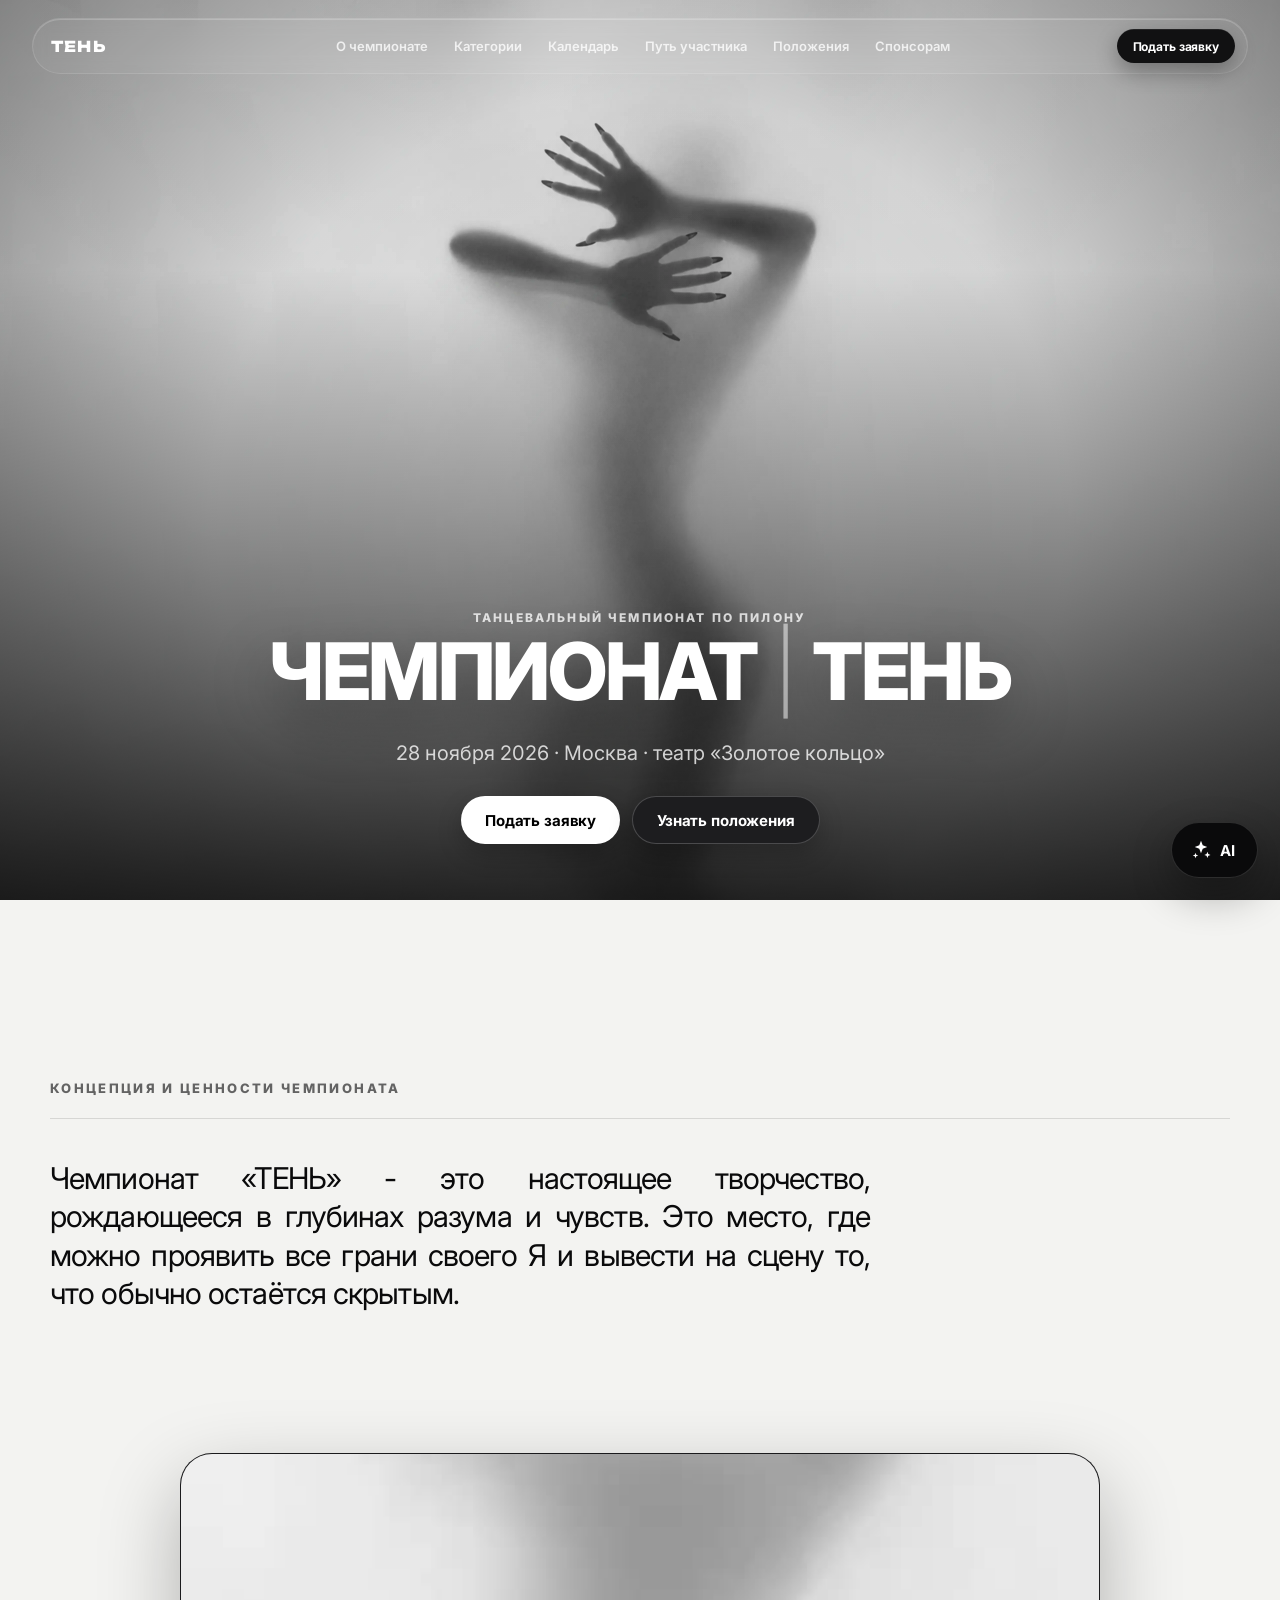
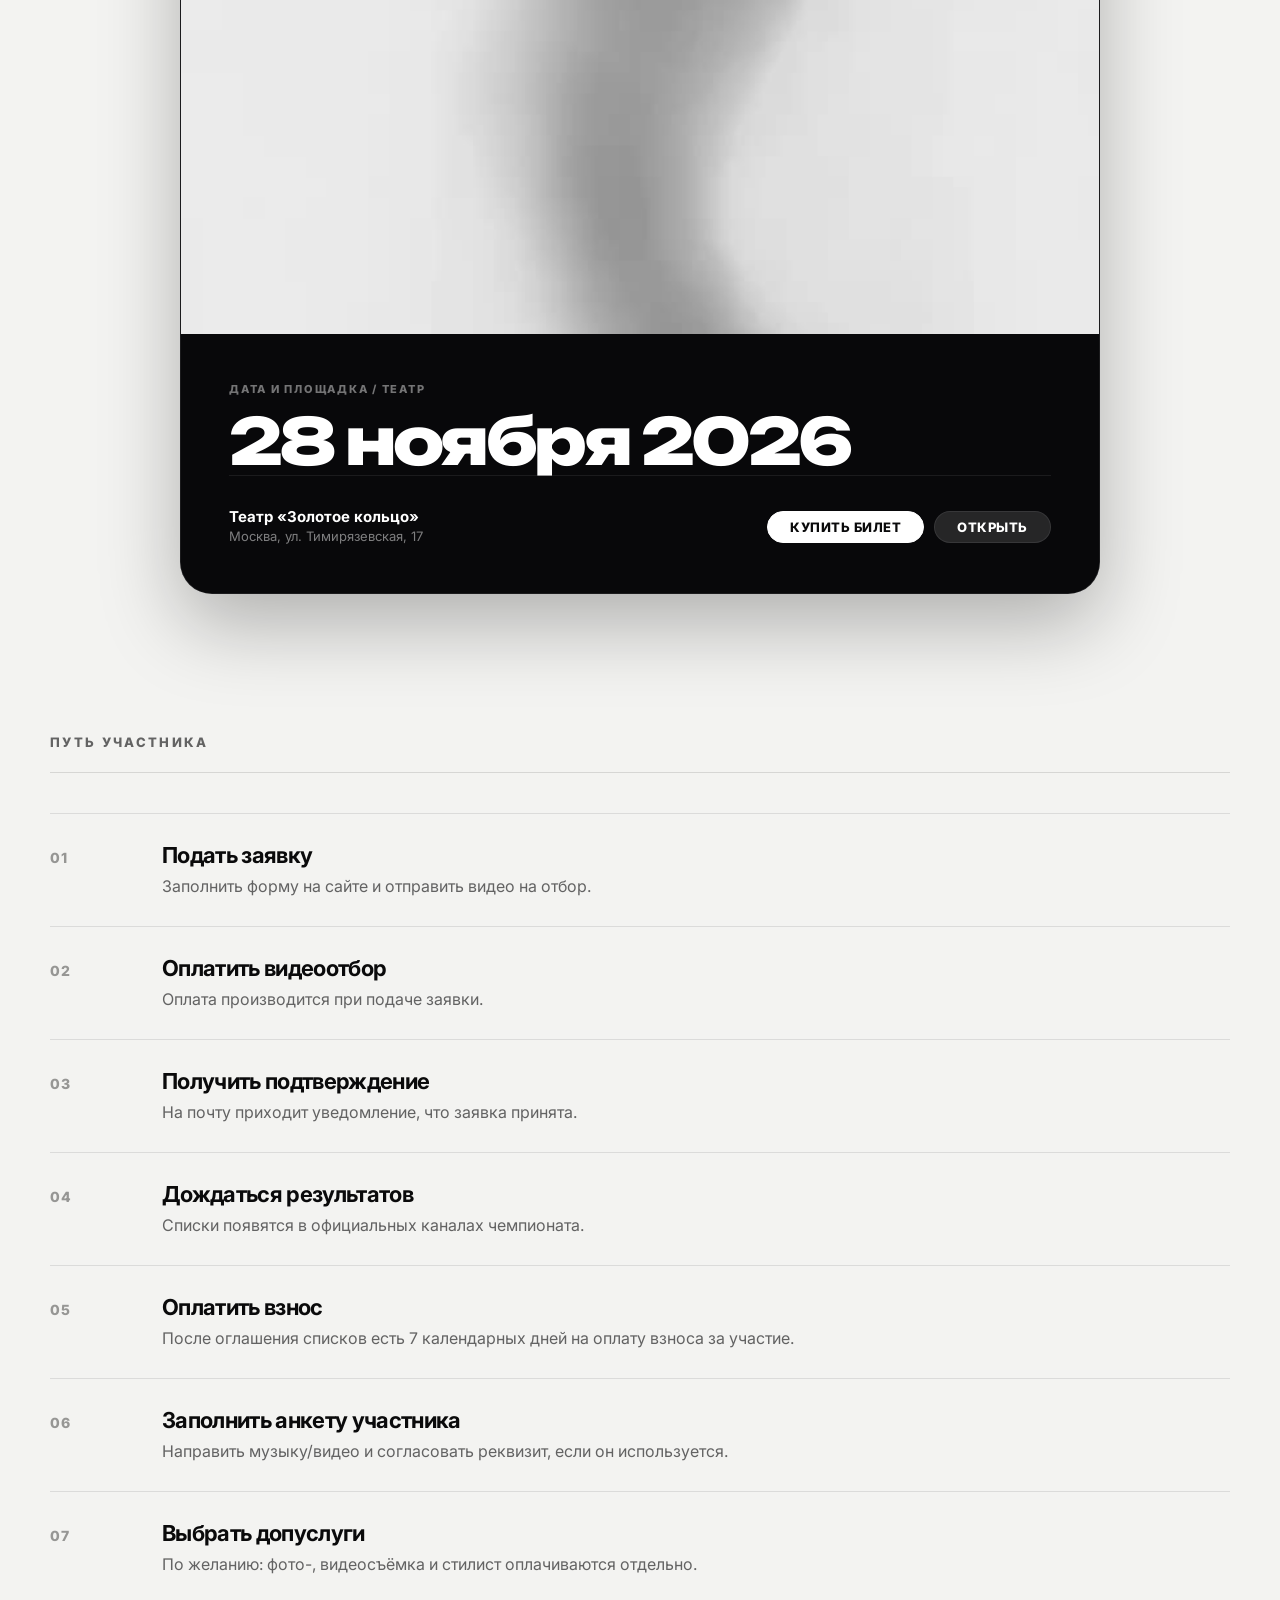
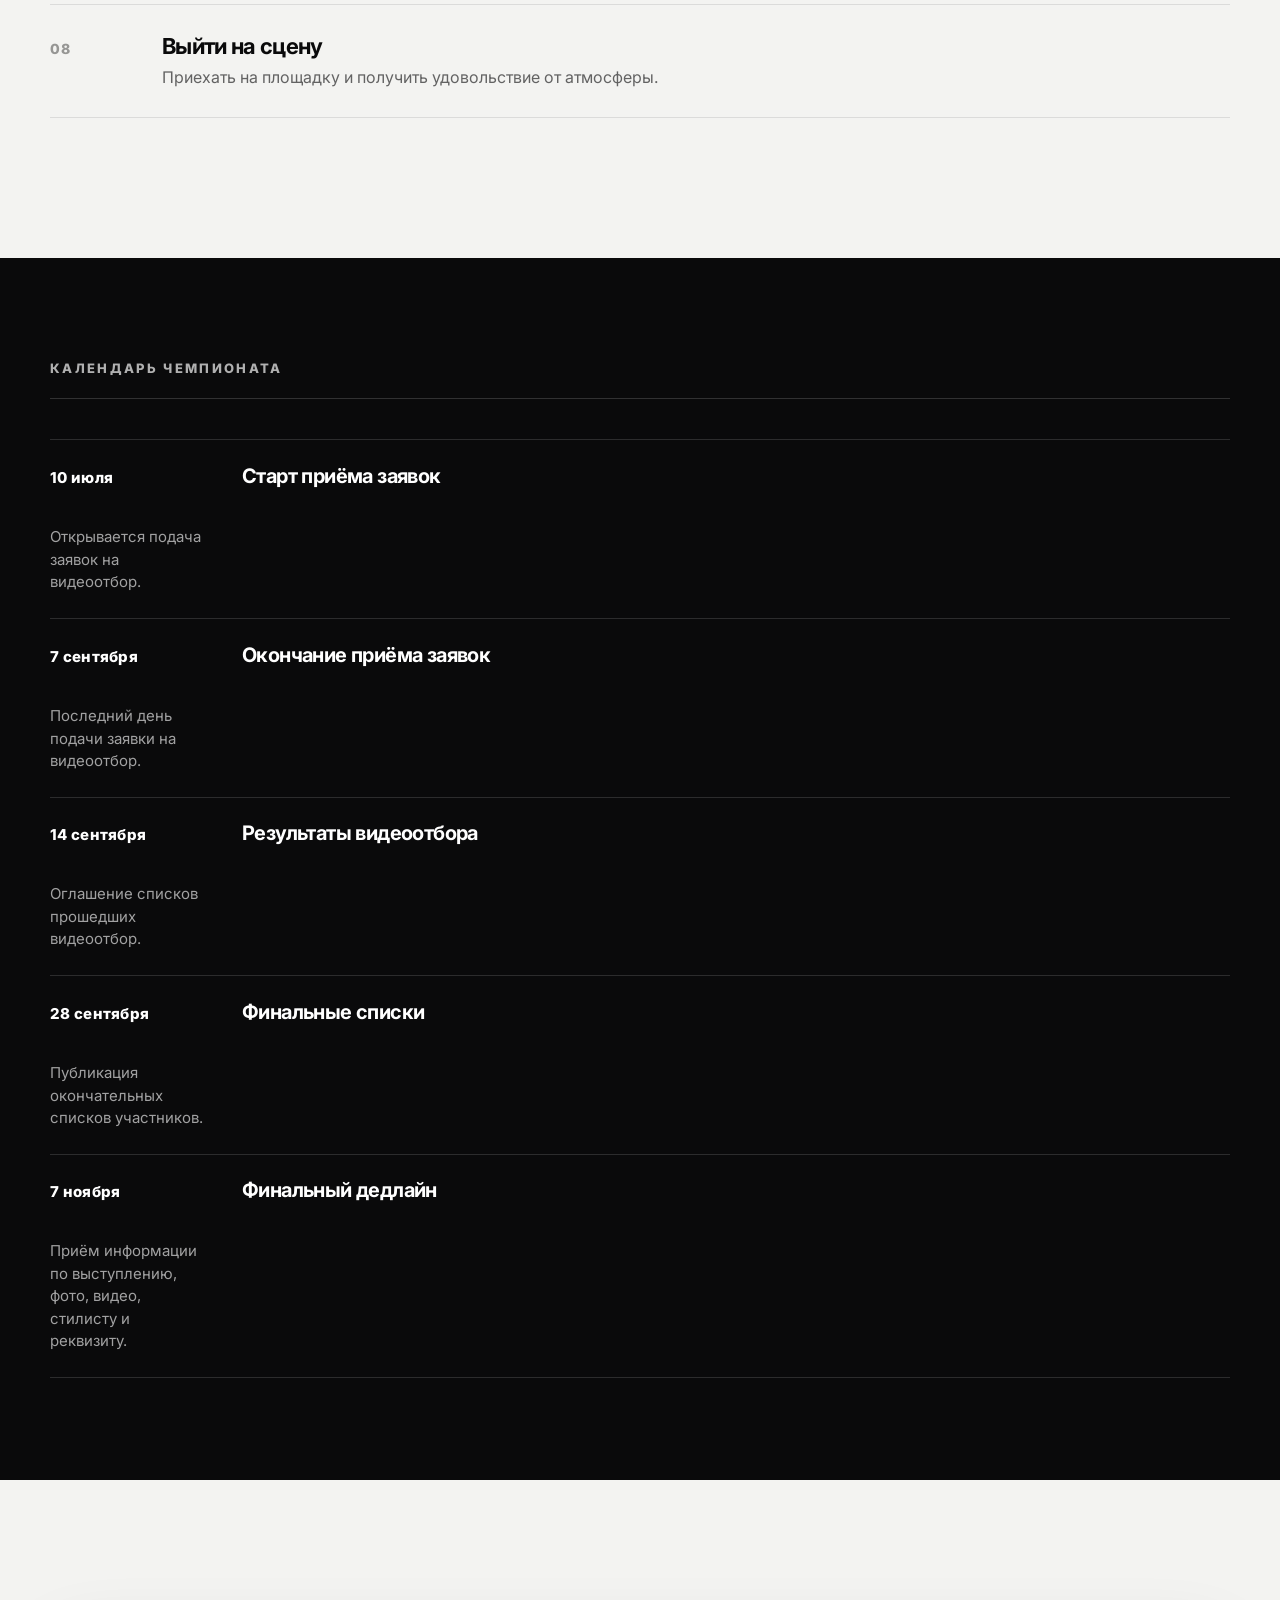
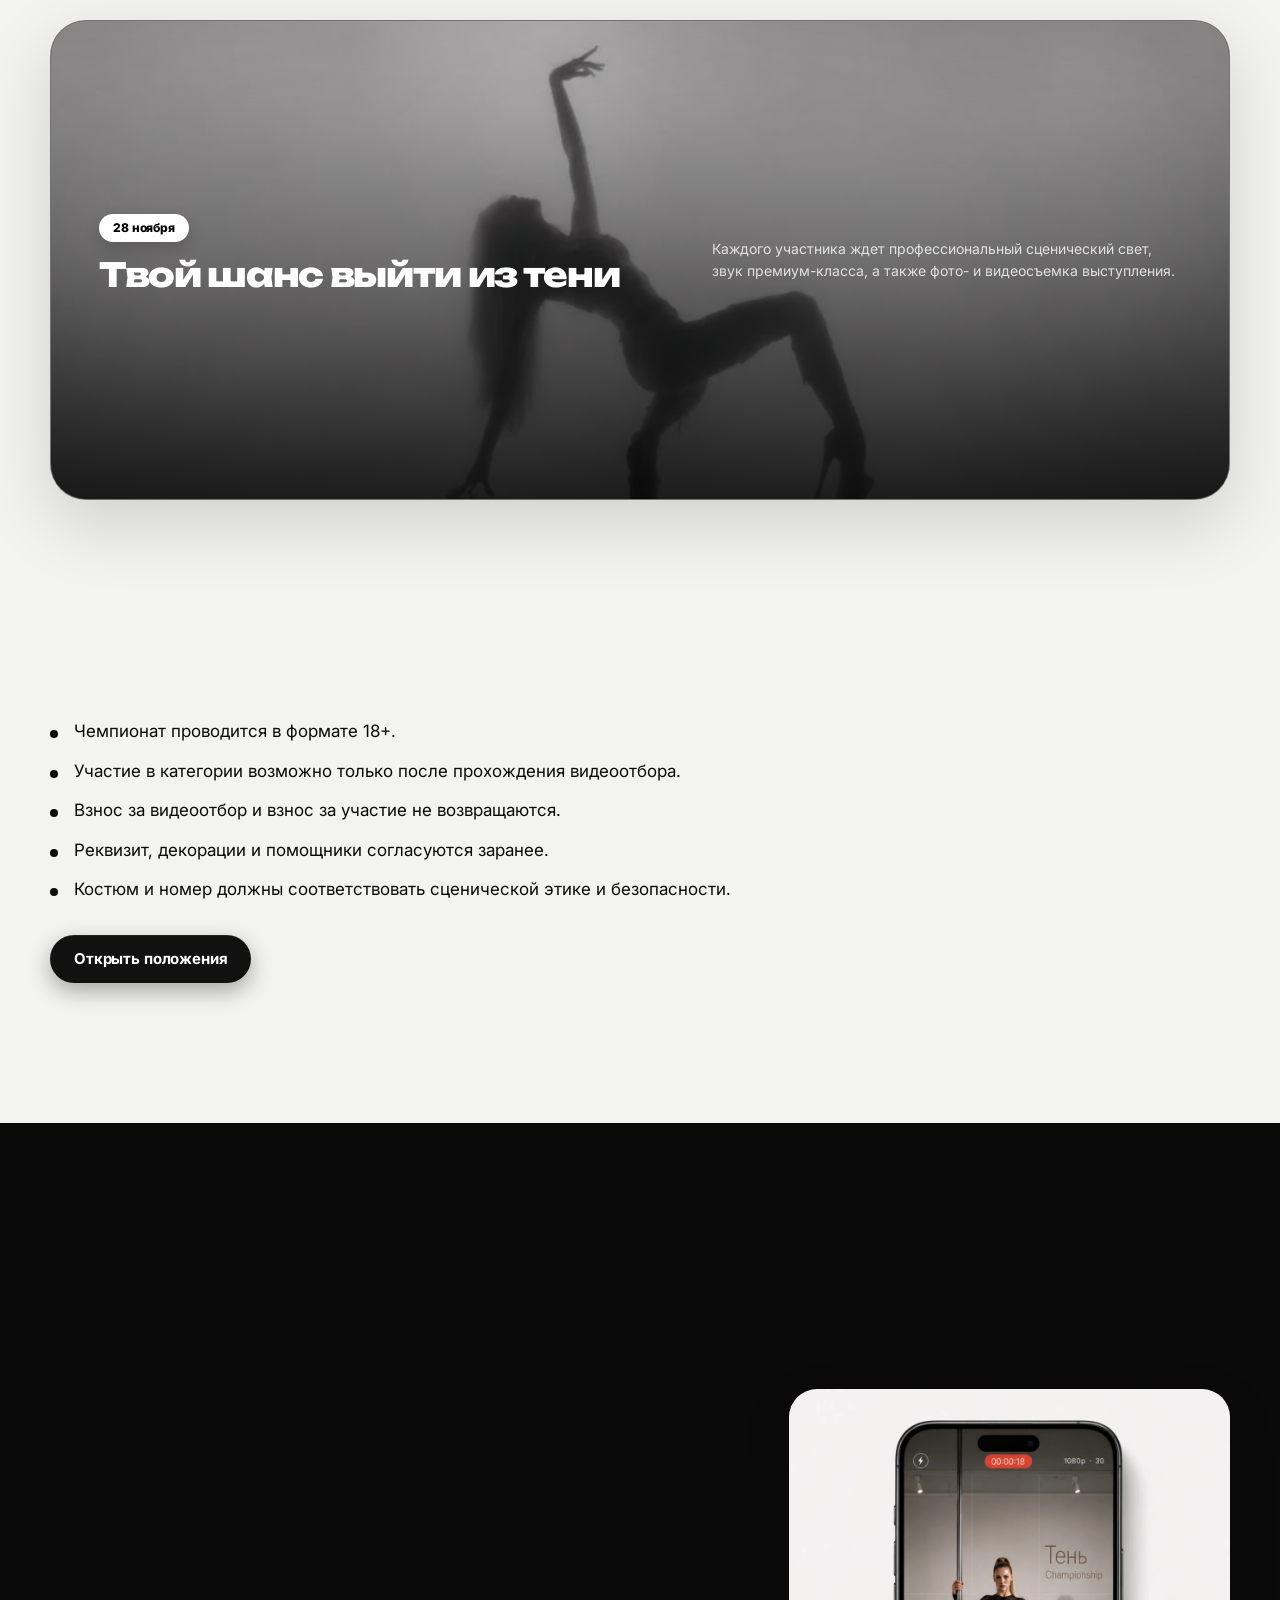
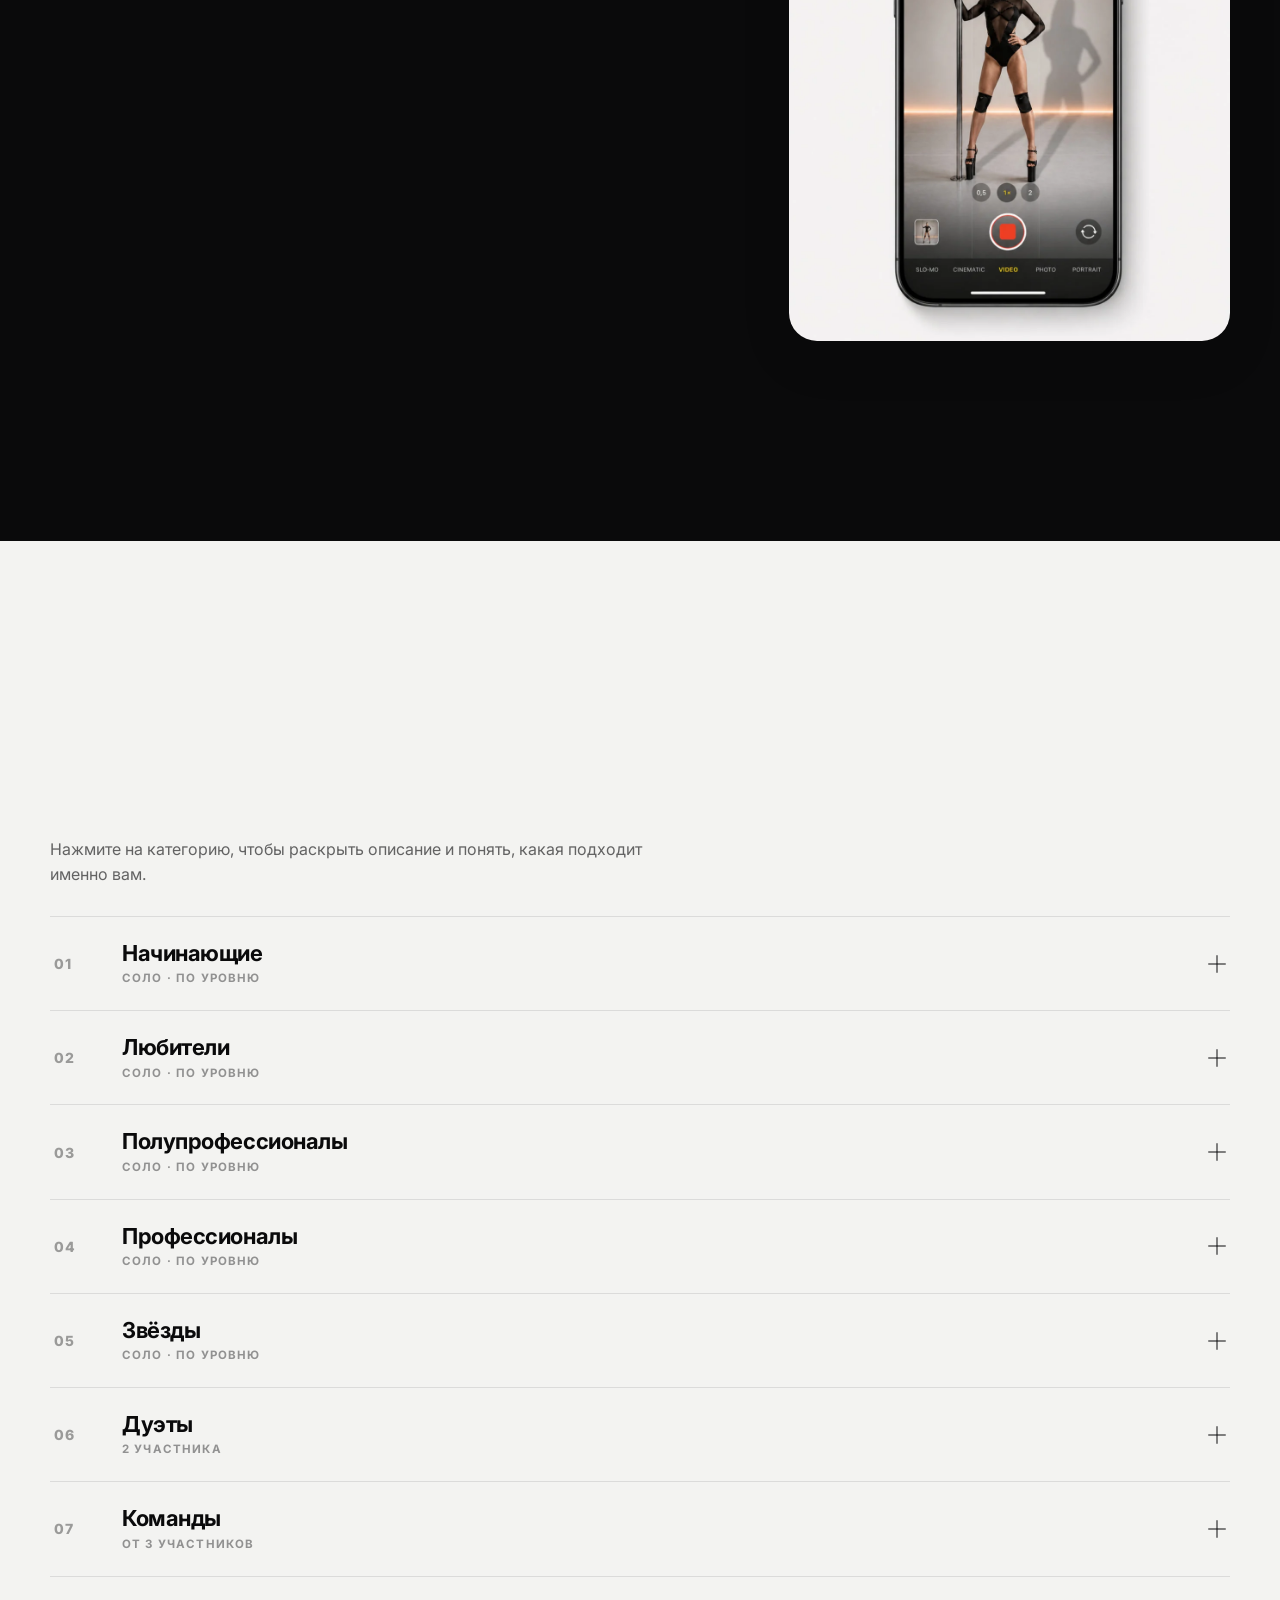
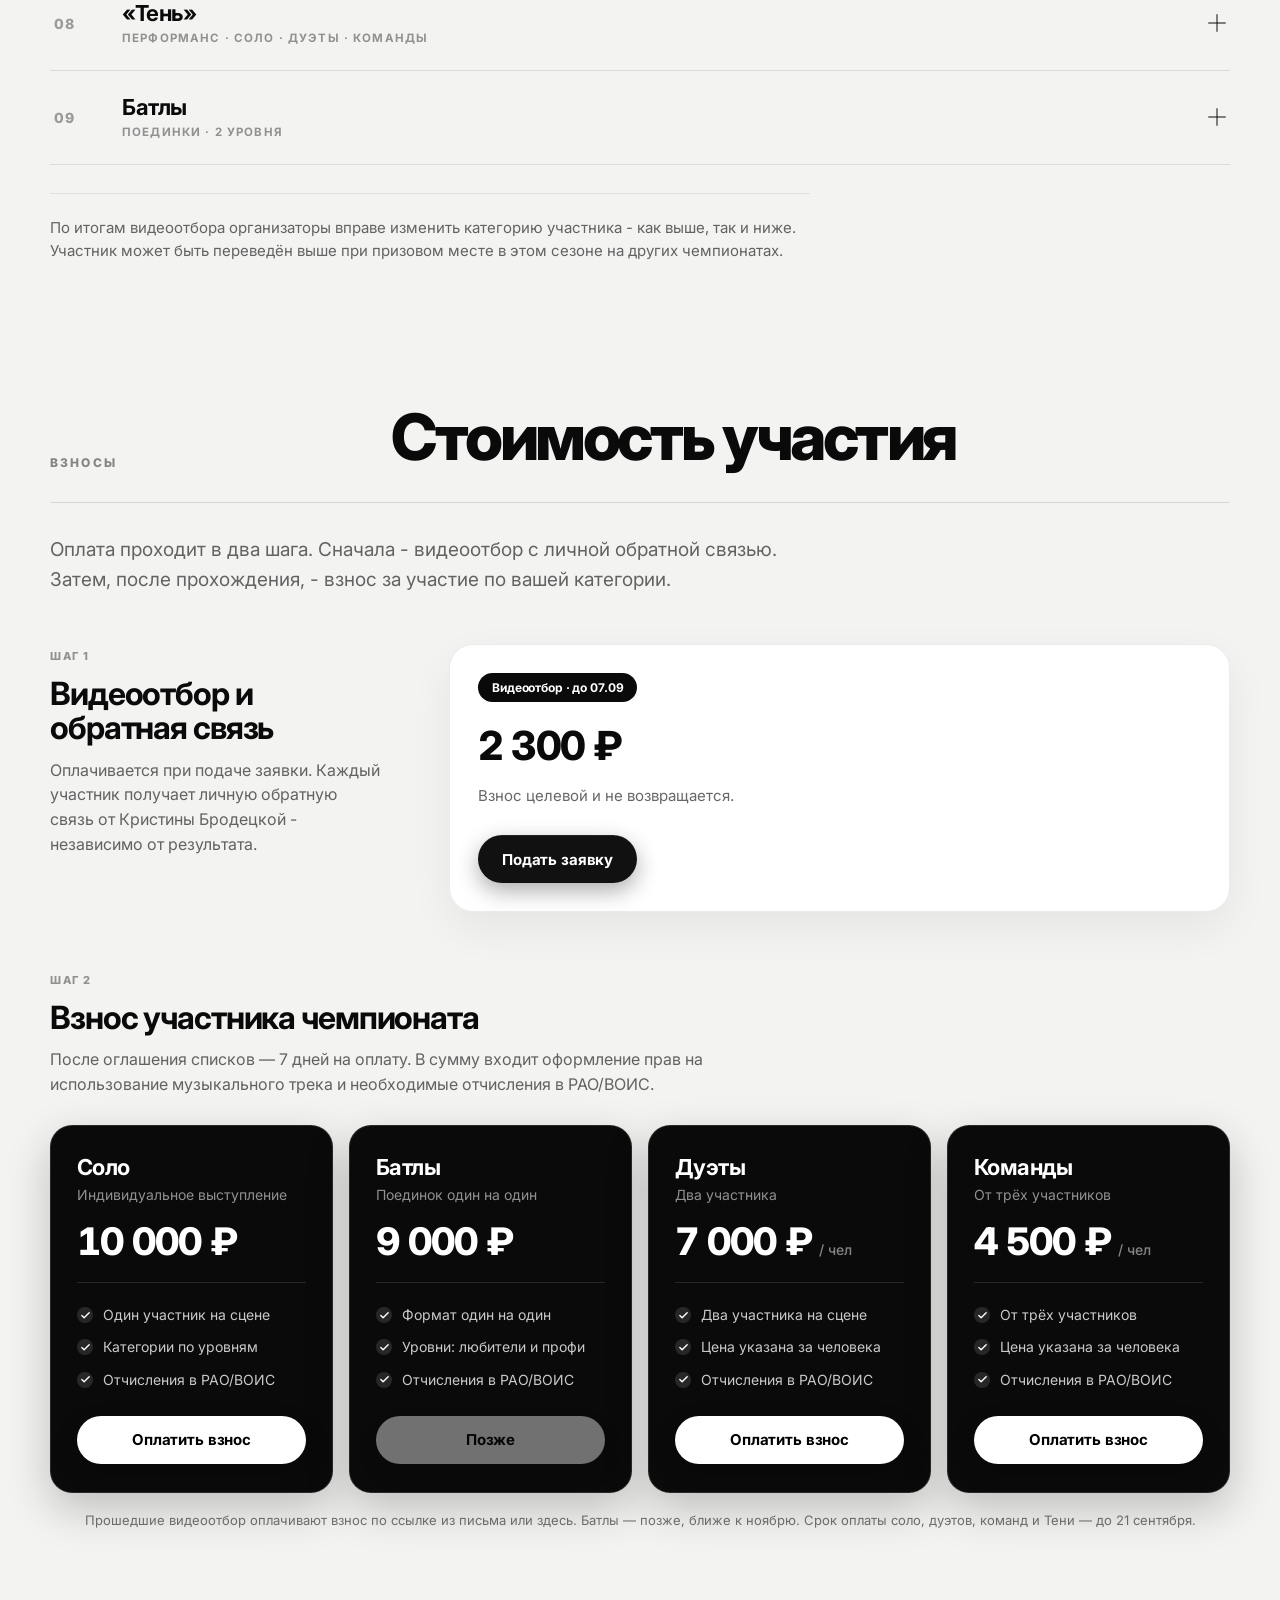
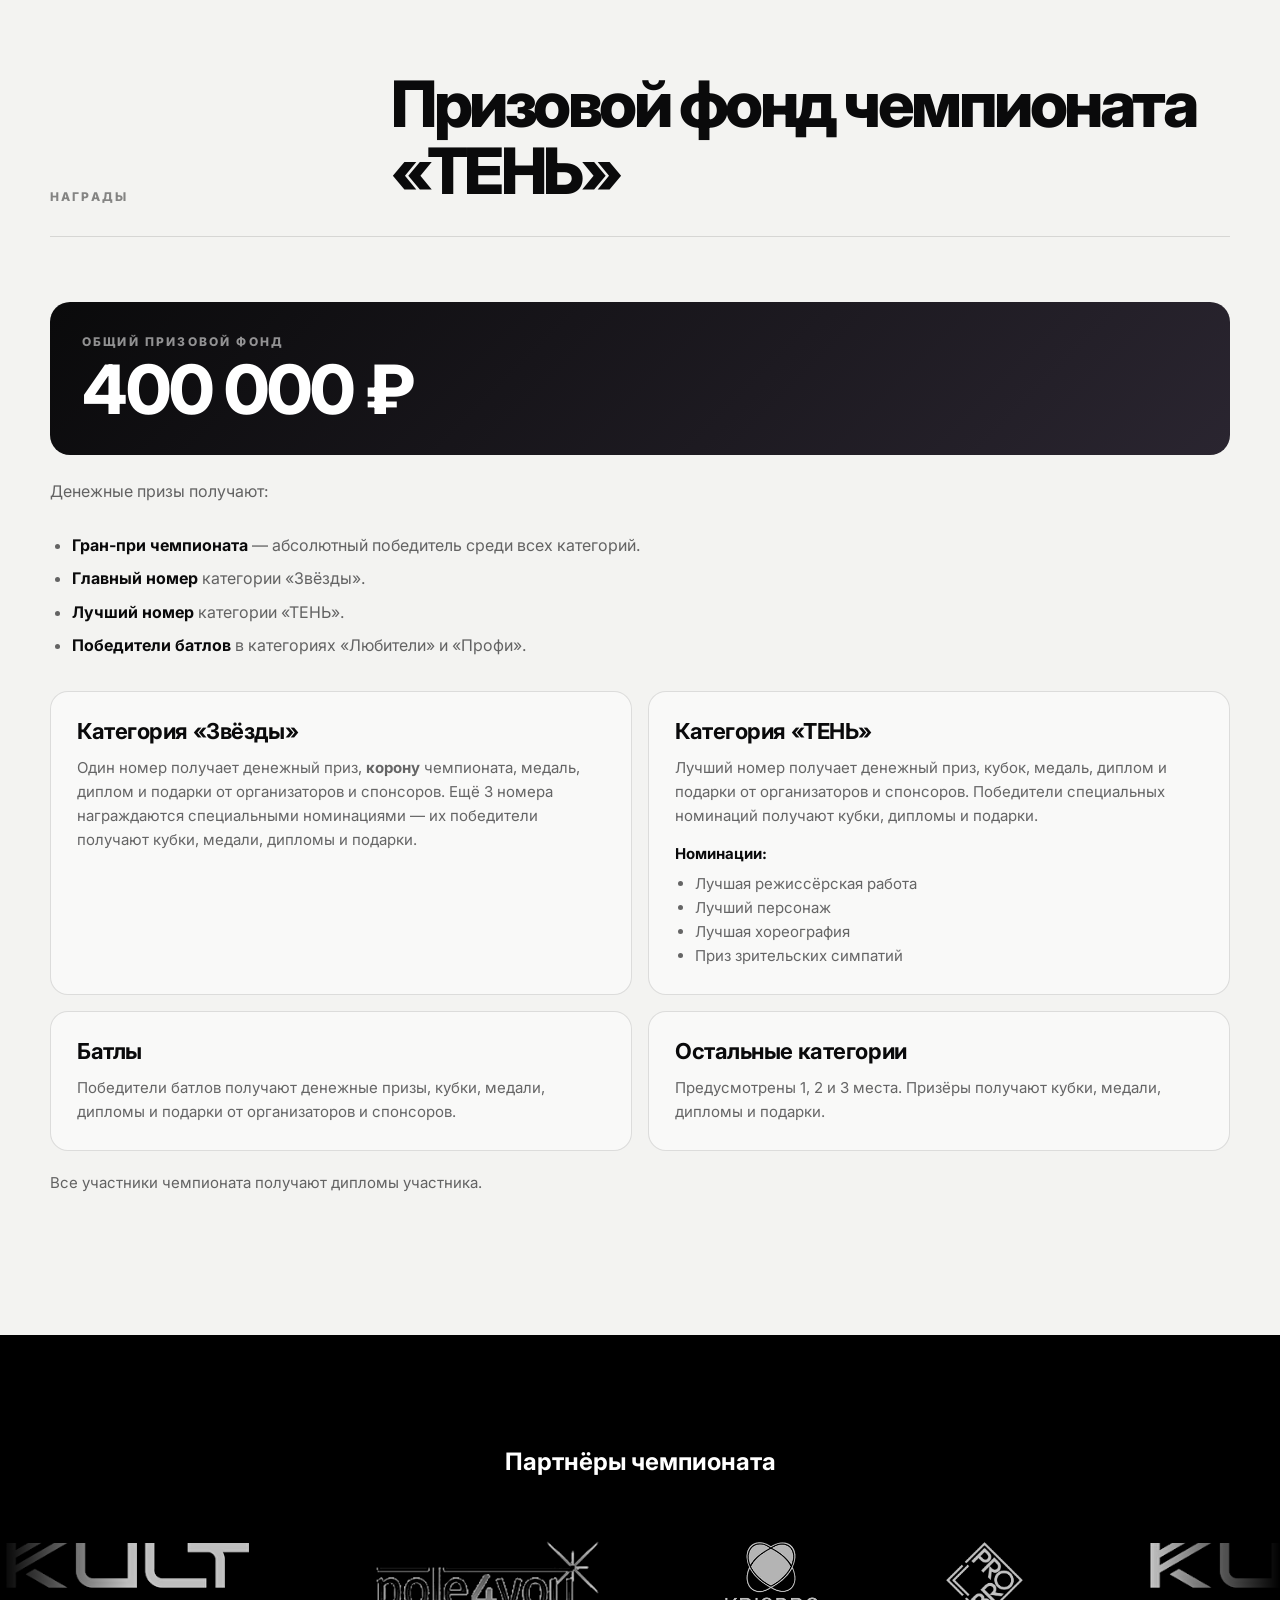
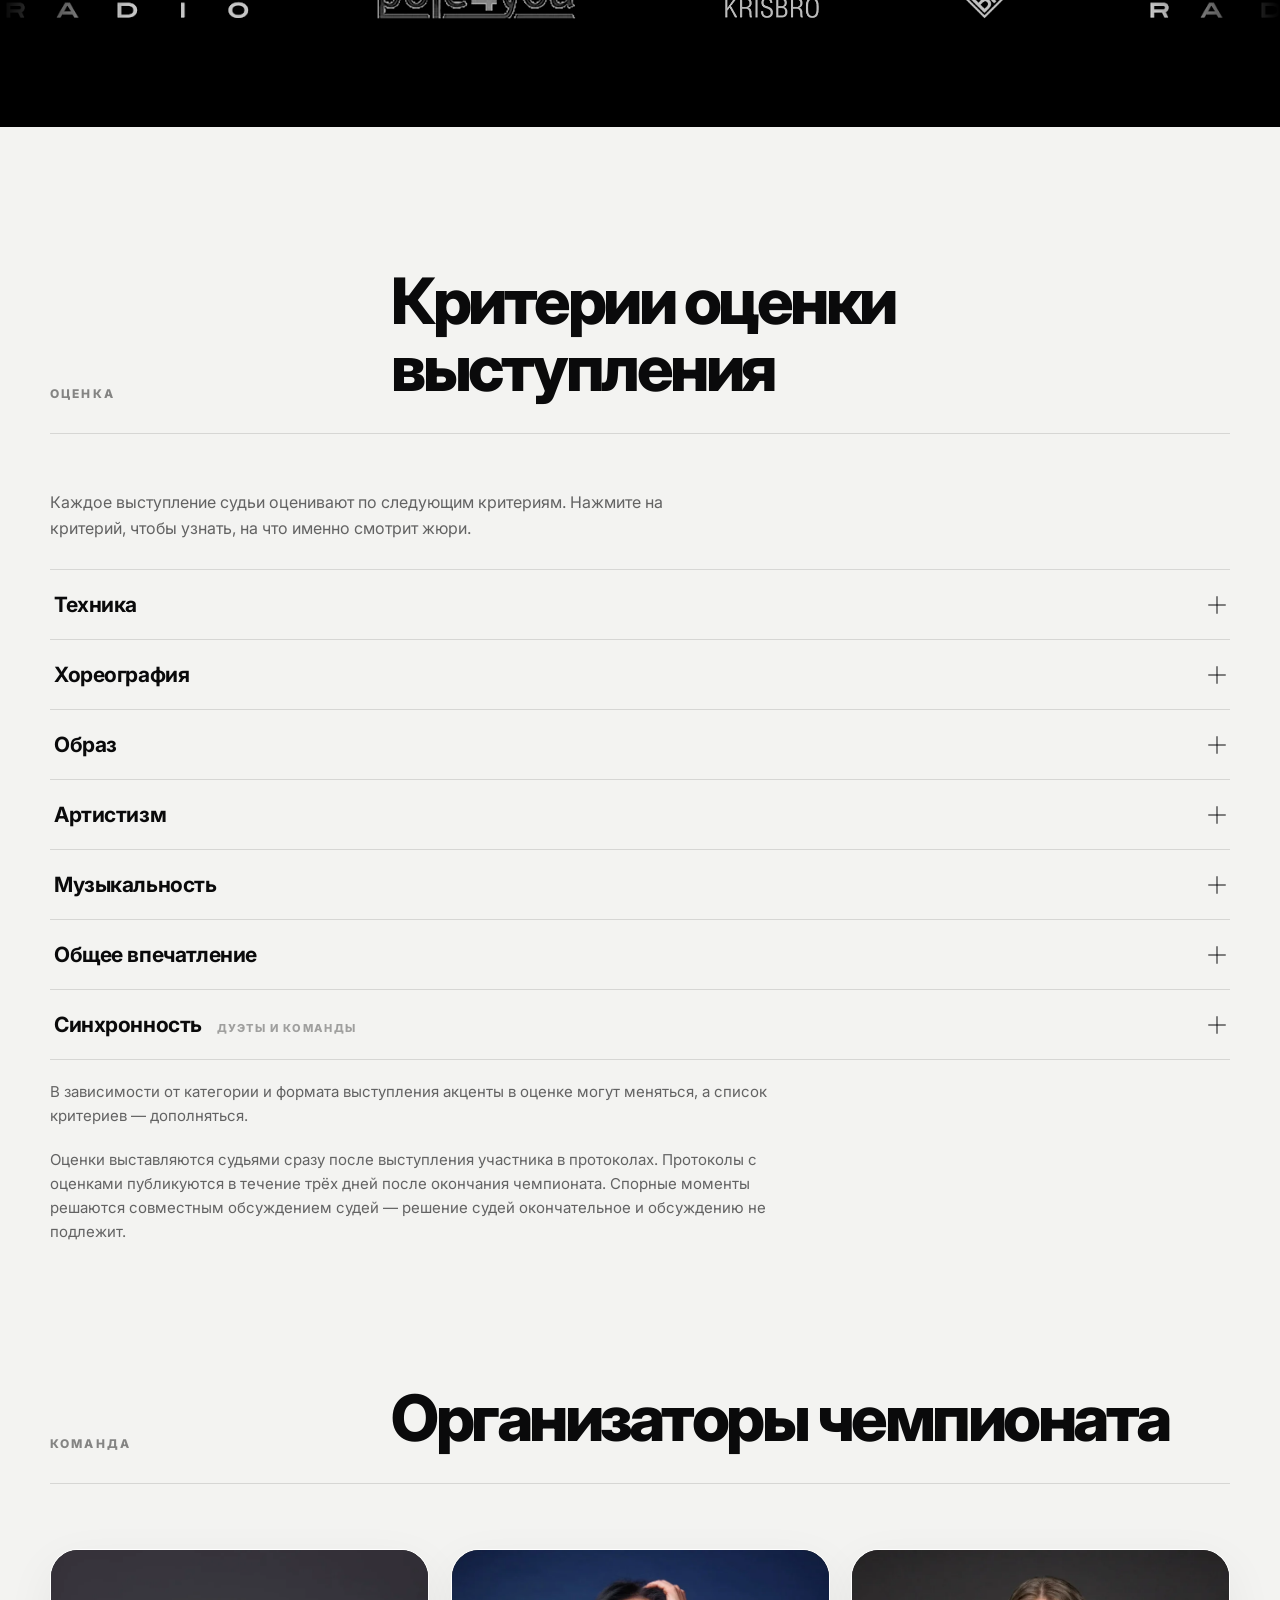
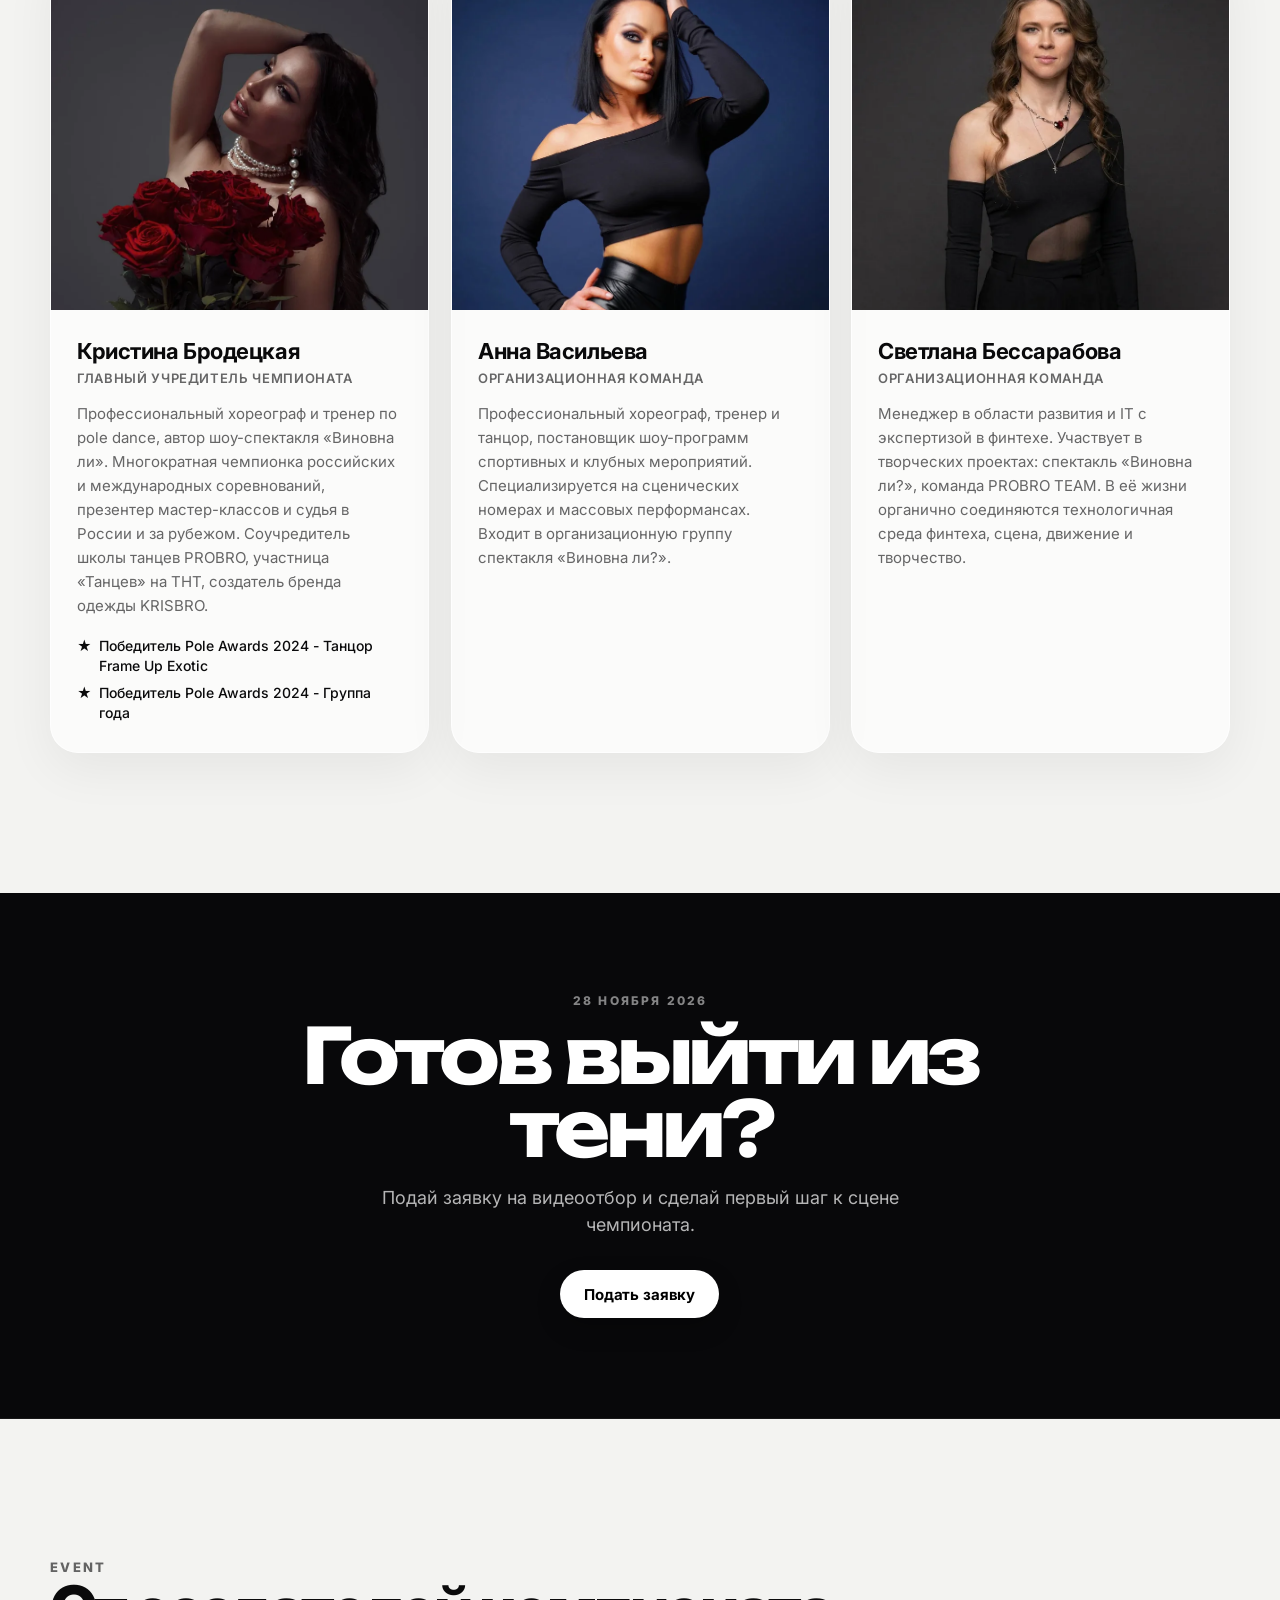
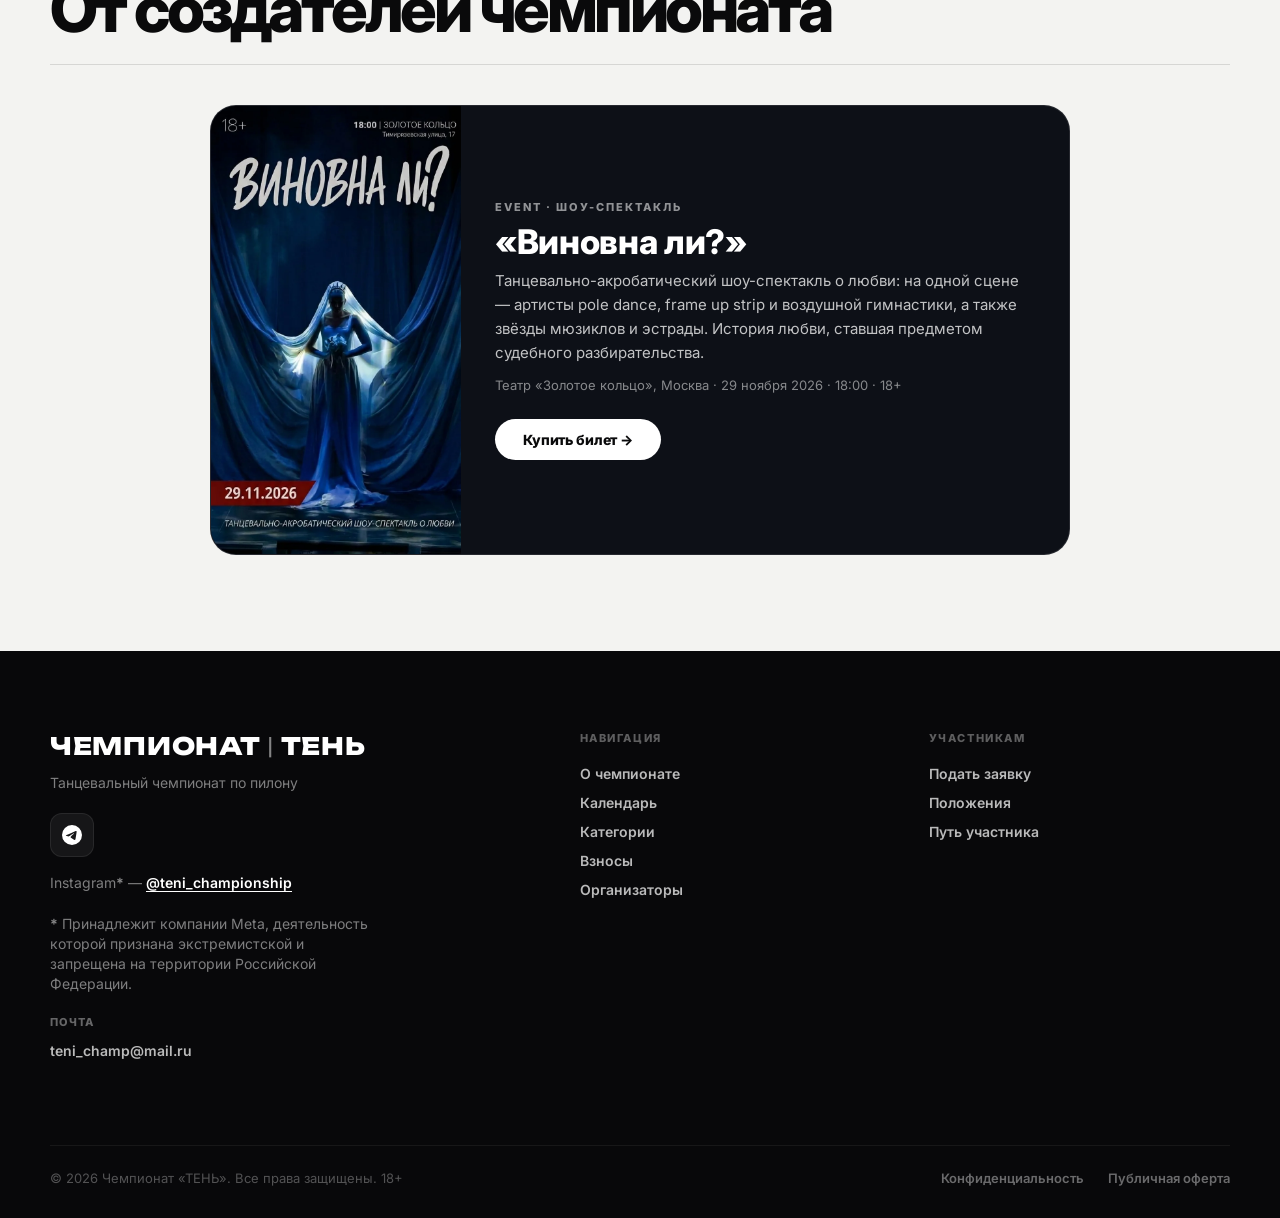
==== commit 3469ac11: "Standalone pay.html for participation fee; keep apply.html for video selection only. Co-authored-by:" ====
--- a/index.html
+++ b/index.html
@@ -498,7 +498,7 @@
                   <li>Категории по уровням</li>
                   <li>Отчисления в РАО/ВОИС</li>
                 </ul>
-                <button class="btn btn-light plan-cta is-locked" type="button" disabled>Оплатить взнос</button>
+                <a class="btn btn-light plan-cta" href="pay.html">Оплатить взнос</a>
               </article>
 
               <article class="plan">
@@ -512,7 +512,7 @@
                   <li>Уровни: любители и профи</li>
                   <li>Отчисления в РАО/ВОИС</li>
                 </ul>
-                <button class="btn btn-light plan-cta is-locked" type="button" disabled>Оплатить взнос</button>
+                <button class="btn btn-light plan-cta is-locked" type="button" disabled>Позже</button>
               </article>
 
               <article class="plan">
@@ -526,7 +526,7 @@
                   <li>Цена указана за человека</li>
                   <li>Отчисления в РАО/ВОИС</li>
                 </ul>
-                <button class="btn btn-light plan-cta is-locked" type="button" disabled>Оплатить взнос</button>
+                <a class="btn btn-light plan-cta" href="pay.html">Оплатить взнос</a>
               </article>
 
               <article class="plan">
@@ -540,11 +540,11 @@
                   <li>Цена указана за человека</li>
                   <li>Отчисления в РАО/ВОИС</li>
                 </ul>
-                <button class="btn btn-light plan-cta is-locked" type="button" disabled>Оплатить взнос</button>
+                <a class="btn btn-light plan-cta" href="pay.html">Оплатить взнос</a>
               </article>
             </div>
-            <button class="btn plans-cta is-locked" type="button" disabled>Оплатить взнос</button>
-            <p class="plans-note">Оплата взноса откроется 14 сентября — после публикации списков прошедших видеоотбор. На оплату даётся 7 дней.</p>
+            <a class="btn plans-cta btn-dark" href="pay.html">Оплатить участие</a>
+            <p class="plans-note">Прошедшие видеоотбор оплачивают взнос по ссылке из письма или здесь. Батлы — позже, ближе к ноябрю. Срок оплаты соло, дуэтов, команд и Тени — до 21 сентября.</p>
             </div>
           </div>
         </div>
--- a/styles.css
+++ b/styles.css
@@ -3347,86 +3347,177 @@
 .promo-status--error { color: #d70015; }
 
 /* ── Анкета участника ── */
+.apply-form[hidden],
+#anketa-form[hidden],
+#anketa-picker[hidden],
+.anketa-back[hidden] {
+  display: none !important;
+}
 .anketa-shell { margin: 0 auto 28px; }
 .anketa-loading { color: var(--muted); font-weight: 600; padding: 12px 0; }
-.anketa-picker-list { display: grid; gap: 12px; margin-top: 14px; }
+.anketa-picker-title {
+  margin: -4px 0 8px;
+  font-size: clamp(26px, 4vw, 36px);
+  line-height: 1.08;
+  letter-spacing: -0.04em;
+}
+.anketa-picker-list {
+  display: grid;
+  margin-top: 6px;
+  border-top: 1px solid rgba(10, 10, 11, 0.1);
+}
 .anketa-pick {
   display: grid;
   grid-template-columns: 1fr auto auto;
   gap: 12px;
   align-items: center;
+  width: 100%;
+  min-height: 68px;
   text-align: left;
-  padding: 16px 18px;
-  border-radius: 18px;
-  border: 1px solid rgba(10, 10, 11, 0.1);
-  background: rgba(255, 255, 255, 0.6);
+  padding: 16px 4px 16px 0;
+  border: none;
+  border-bottom: 1px solid rgba(10, 10, 11, 0.1);
+  background: transparent;
+  color: var(--ink);
   font: inherit;
   cursor: pointer;
-}
-.anketa-pick:hover { border-color: var(--ink); }
-.anketa-pick-cat { font-weight: 800; font-size: 17px; letter-spacing: -0.02em; }
-.anketa-pick-format { color: var(--muted); font-size: 14px; font-weight: 600; }
-.anketa-head {
+  -webkit-tap-highlight-color: transparent;
+}
+.anketa-pick:last-child { border-bottom: 1px solid rgba(10, 10, 11, 0.1); }
+.anketa-pick:hover, .anketa-pick:focus-visible { outline: none; }
+.anketa-pick:hover .anketa-pick-cat,
+.anketa-pick:hover .anketa-pick-action { text-decoration: underline; text-underline-offset: 3px; }
+.anketa-pick-main { display: grid; gap: 3px; min-width: 0; }
+.anketa-pick-cat { font-weight: 700; font-size: 17px; letter-spacing: -0.02em; line-height: 1.25; }
+.anketa-pick-sub { color: var(--muted); font-size: 13.5px; font-weight: 500; }
+.anketa-pick-action { font-size: 14px; font-weight: 600; color: var(--muted); white-space: nowrap; }
+.anketa-pick-chevron { color: rgba(10, 10, 11, 0.35); flex: 0 0 auto; }
+.anketa-pick--locked {
+  cursor: default;
+  opacity: 0.55;
+  pointer-events: none;
+}
+.anketa-pick--locked:hover .anketa-pick-cat { text-decoration: none; }
+.anketa-pick-lock {
+  font-size: 18px;
+  font-weight: 500;
+  color: var(--muted);
+  line-height: 1;
+}
+
+.anketa-head { display: grid; gap: 6px; padding: 0 0 4px; }
+.anketa-back {
+  justify-self: start;
+  margin: 0 0 8px;
+  padding: 0;
+  border: none;
+  background: none;
+  color: var(--muted);
+  font: inherit;
+  font-size: 14px;
+  font-weight: 600;
+  cursor: pointer;
+}
+.anketa-back:hover { color: var(--ink); }
+.anketa-title {
+  margin: 0;
+  font-size: clamp(26px, 4vw, 36px);
+  line-height: 1.08;
+  letter-spacing: -0.04em;
+}
+.anketa-meta {
+  margin: 0;
   display: flex;
   flex-wrap: wrap;
   align-items: center;
-  gap: 14px 28px;
-  padding: 18px 20px;
-  border-radius: 18px;
-  background: var(--ink);
-  color: #fff;
-}
-.anketa-cat { display: grid; gap: 2px; }
-.anketa-cat-label { font-size: 11px; letter-spacing: 0.18em; text-transform: uppercase; opacity: 0.6; }
-.anketa-cat b { font-size: 20px; letter-spacing: -0.02em; }
-.anketa-head .fee-badge { margin-left: auto; }
-.anketa-back {
-  flex: 0 0 100%;
-  text-align: left;
-  background: none;
-  border: none;
-  color: rgba(255, 255, 255, 0.75);
-  font: inherit;
+  gap: 6px 8px;
+  color: var(--muted);
+  font-size: 14.5px;
+}
+.anketa-meta-sep { opacity: 0.45; }
+.anketa-status--submitted { color: #14713c; font-weight: 600; }
+.anketa-status--draft { color: var(--ink); font-weight: 600; }
+.anketa-deadline-line {
+  margin: 4px 0 0;
+  max-width: 640px;
+  color: var(--muted);
+  font-size: 14px;
+  line-height: 1.5;
+}
+.anketa-deadline-line b { color: var(--ink); font-weight: 700; }
+.anketa-deadline-line a {
+  color: var(--ink);
   font-weight: 600;
-  cursor: pointer;
-  padding: 0;
-}
-.info-block {
-  padding: 16px 18px;
-  border-radius: 16px;
-  font-size: 14.5px;
-  line-height: 1.55;
-  color: var(--ink);
-}
-.info-block p { margin: 0 0 8px; }
-.info-block p:last-child { margin-bottom: 0; }
-.info-block ul { margin: 6px 0 0; padding-left: 20px; }
-.info-block li { margin: 3px 0; }
-.info-block a { color: var(--ink); font-weight: 700; text-decoration: underline; text-underline-offset: 2px; }
-.info-block-title {
-  font-size: 12px;
-  font-weight: 800;
-  letter-spacing: 0.14em;
-  text-transform: uppercase;
-  margin-bottom: 8px;
-}
-.info-block--warn { background: #fff4e5; border-left: 4px solid #e08a1e; }
-.info-block--warn .info-block-title { color: #8a4b00; }
-.info-block--note { background: rgba(10, 10, 11, 0.05); border-left: 4px solid rgba(10, 10, 11, 0.35); }
-.info-block--rider { background: rgba(255, 255, 255, 0.6); border: 1px dashed rgba(10, 10, 11, 0.2); }
-.info-block--rider summary { cursor: pointer; margin-bottom: 0; list-style: none; }
-.info-block--rider summary::before { content: "▸ "; }
-.info-block--rider[open] summary::before { content: "▾ "; }
-.rider-block { margin-top: 12px; }
-.rider-block b { display: block; margin-bottom: 4px; }
-.anketa-prefill { display: grid; grid-template-columns: repeat(auto-fill, minmax(200px, 1fr)); gap: 10px 20px; margin: 0; }
+  text-decoration: underline;
+  text-underline-offset: 2px;
+}
+
+.anketa-prefill-wrap { padding-top: 18px; }
+.anketa-prefill { display: grid; grid-template-columns: repeat(auto-fill, minmax(180px, 1fr)); gap: 10px 20px; margin: 0; }
 .anketa-prefill div { display: grid; gap: 2px; }
 .anketa-prefill dt { font-size: 12px; color: var(--muted); font-weight: 600; }
 .anketa-prefill dd { margin: 0; font-weight: 700; word-break: break-word; }
-.anketa-prefill-note { margin: 12px 0 0 !important; font-size: 13px; color: var(--muted); }
+.anketa-prefill-note { margin: 10px 0 0 !important; font-size: 13px; color: var(--muted); }
+
+.anketa-note {
+  color: var(--muted);
+  font-size: 14px;
+  line-height: 1.55;
+}
+.anketa-note p { margin: 0 0 8px; }
+.anketa-note ul { margin: 0; padding-left: 18px; }
+.anketa-note li { margin: 3px 0; }
+.anketa-details {
+  padding-top: 8px;
+  color: var(--muted);
+  font-size: 14px;
+  line-height: 1.55;
+}
+.anketa-details summary {
+  cursor: pointer;
+  color: var(--ink);
+  font-weight: 700;
+  list-style: none;
+}
+.anketa-details summary::-webkit-details-marker { display: none; }
+.anketa-details summary::after {
+  content: " — открыть";
+  font-weight: 500;
+  color: var(--muted);
+}
+.anketa-details[open] summary::after { content: " — скрыть"; }
+.rider-block { margin-top: 12px; }
+.rider-block b { display: block; margin-bottom: 4px; color: var(--ink); }
+
+body.anketa-filling .inner-hero .page-lead { display: none; }
+body.anketa-filling .inner-hero { padding-bottom: 18px; }
+@media (max-width: 640px) {
+  body.anketa-filling .inner-hero { display: none; }
+}
 .anketa-section { display: grid; gap: 16px; padding-top: 28px; margin-top: 12px; border-top: 1px solid rgba(10, 10, 11, 0.1); }
 .anketa-section-title { font-size: 15px; letter-spacing: 0.08em; color: var(--ink); margin-bottom: 0; }
 .q[hidden] { display: none; }
+.anketa-form input[type="text"],
+.anketa-form input[type="email"],
+.anketa-form input[type="url"],
+.anketa-form input[type="tel"],
+.anketa-form input[type="number"],
+.anketa-form select,
+.anketa-form textarea {
+  border: 1px solid rgba(10, 10, 11, 0.22);
+  background: #fff;
+  box-shadow: inset 0 1px 2px rgba(10, 10, 11, 0.04);
+}
+.anketa-form input:focus,
+.anketa-form select:focus,
+.anketa-form textarea:focus {
+  border-color: var(--ink);
+  box-shadow: 0 0 0 3px rgba(10, 10, 11, 0.08);
+}
+.anketa-form .radio-opt {
+  background: #fff;
+  border-color: rgba(10, 10, 11, 0.18);
+}
 .q label > span:first-child, .q-label, .q-fieldset legend {
   display: block;
   color: var(--ink);
@@ -3469,7 +3560,9 @@
 .anketa-errors a { color: inherit; font-weight: 700; }
 @media (max-width: 640px) {
   .q-helper { grid-template-columns: 1fr; }
-  .anketa-pick { grid-template-columns: 1fr; }
+  .anketa-pick { gap: 8px; padding: 15px 0; }
+  .anketa-pick-cat { font-size: 16px; }
+  .anketa-pick-action { font-size: 13px; }
 }
 
 /* ── Оплата взноса за участие ── */
@@ -3510,6 +3603,17 @@
 }
 .fee-form input:focus,
 .fee-field input:focus { outline: none; border-color: var(--ink); }
+.fee-email-hint {
+  grid-column: 1 / -1;
+  margin: -2px 0 0;
+  padding: 12px 14px;
+  border-radius: 12px;
+  background: rgba(10, 10, 11, 0.04);
+  color: var(--muted);
+  font-size: 13.5px;
+  line-height: 1.5;
+}
+.fee-email-hint b { color: var(--ink); }
 .fee-prices-note {
   margin: 18px 0 0;
   font-size: 13px;
@@ -3546,6 +3650,8 @@
 .fee-lines { display: grid; gap: 8px; padding: 12px 0; border-top: 1px dashed rgba(10, 10, 11, 0.12); border-bottom: 1px dashed rgba(10, 10, 11, 0.12); }
 .fee-line { display: flex; justify-content: space-between; gap: 12px; font-size: 15px; }
 .fee-line em { font-style: normal; color: var(--muted); font-size: 13px; }
+.fee-line--later { color: var(--muted); }
+.fee-later-note { margin: 0; font-size: 13.5px; line-height: 1.5; color: var(--muted); }
 .fee-total { display: flex; justify-content: space-between; align-items: baseline; font-size: 16px; font-weight: 700; }
 .fee-total b { font-size: 26px; letter-spacing: -0.03em; }
 .fee-total s { color: var(--muted); font-weight: 500; font-size: 16px; margin-right: 8px; }
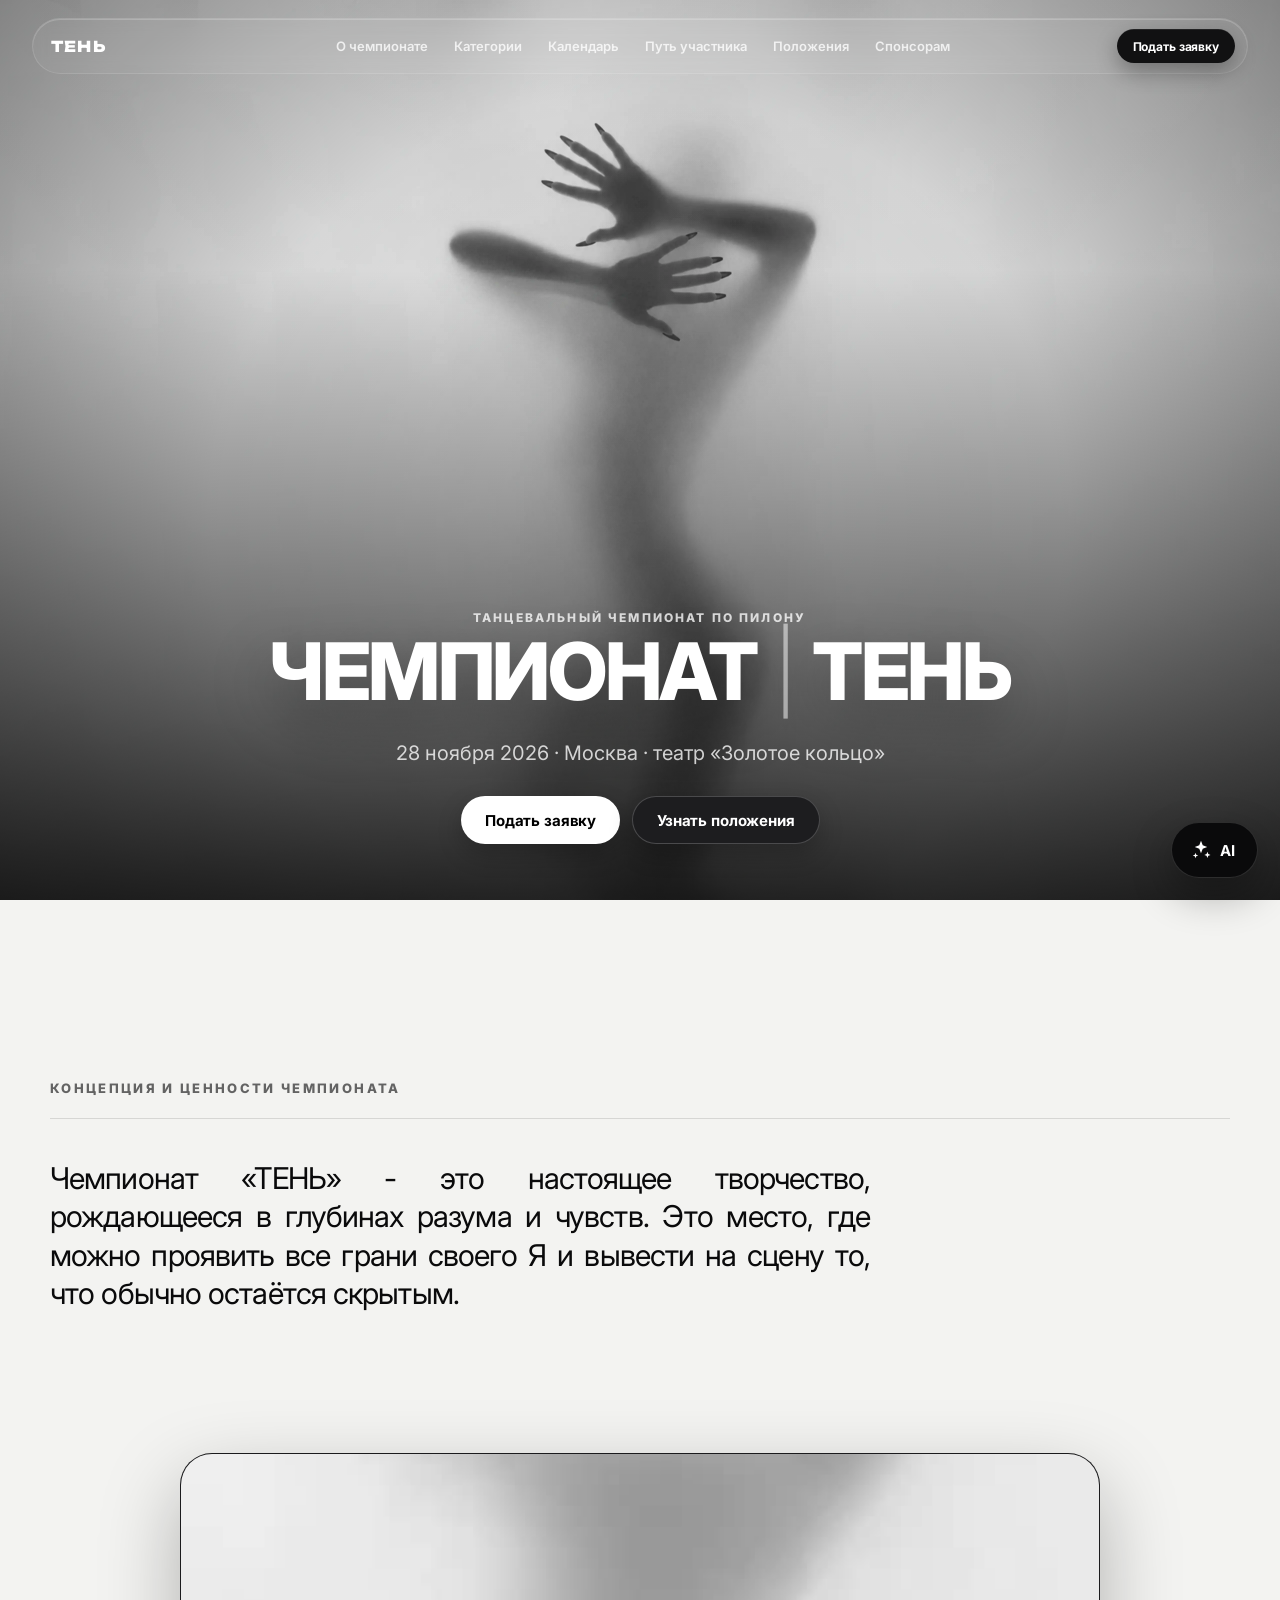
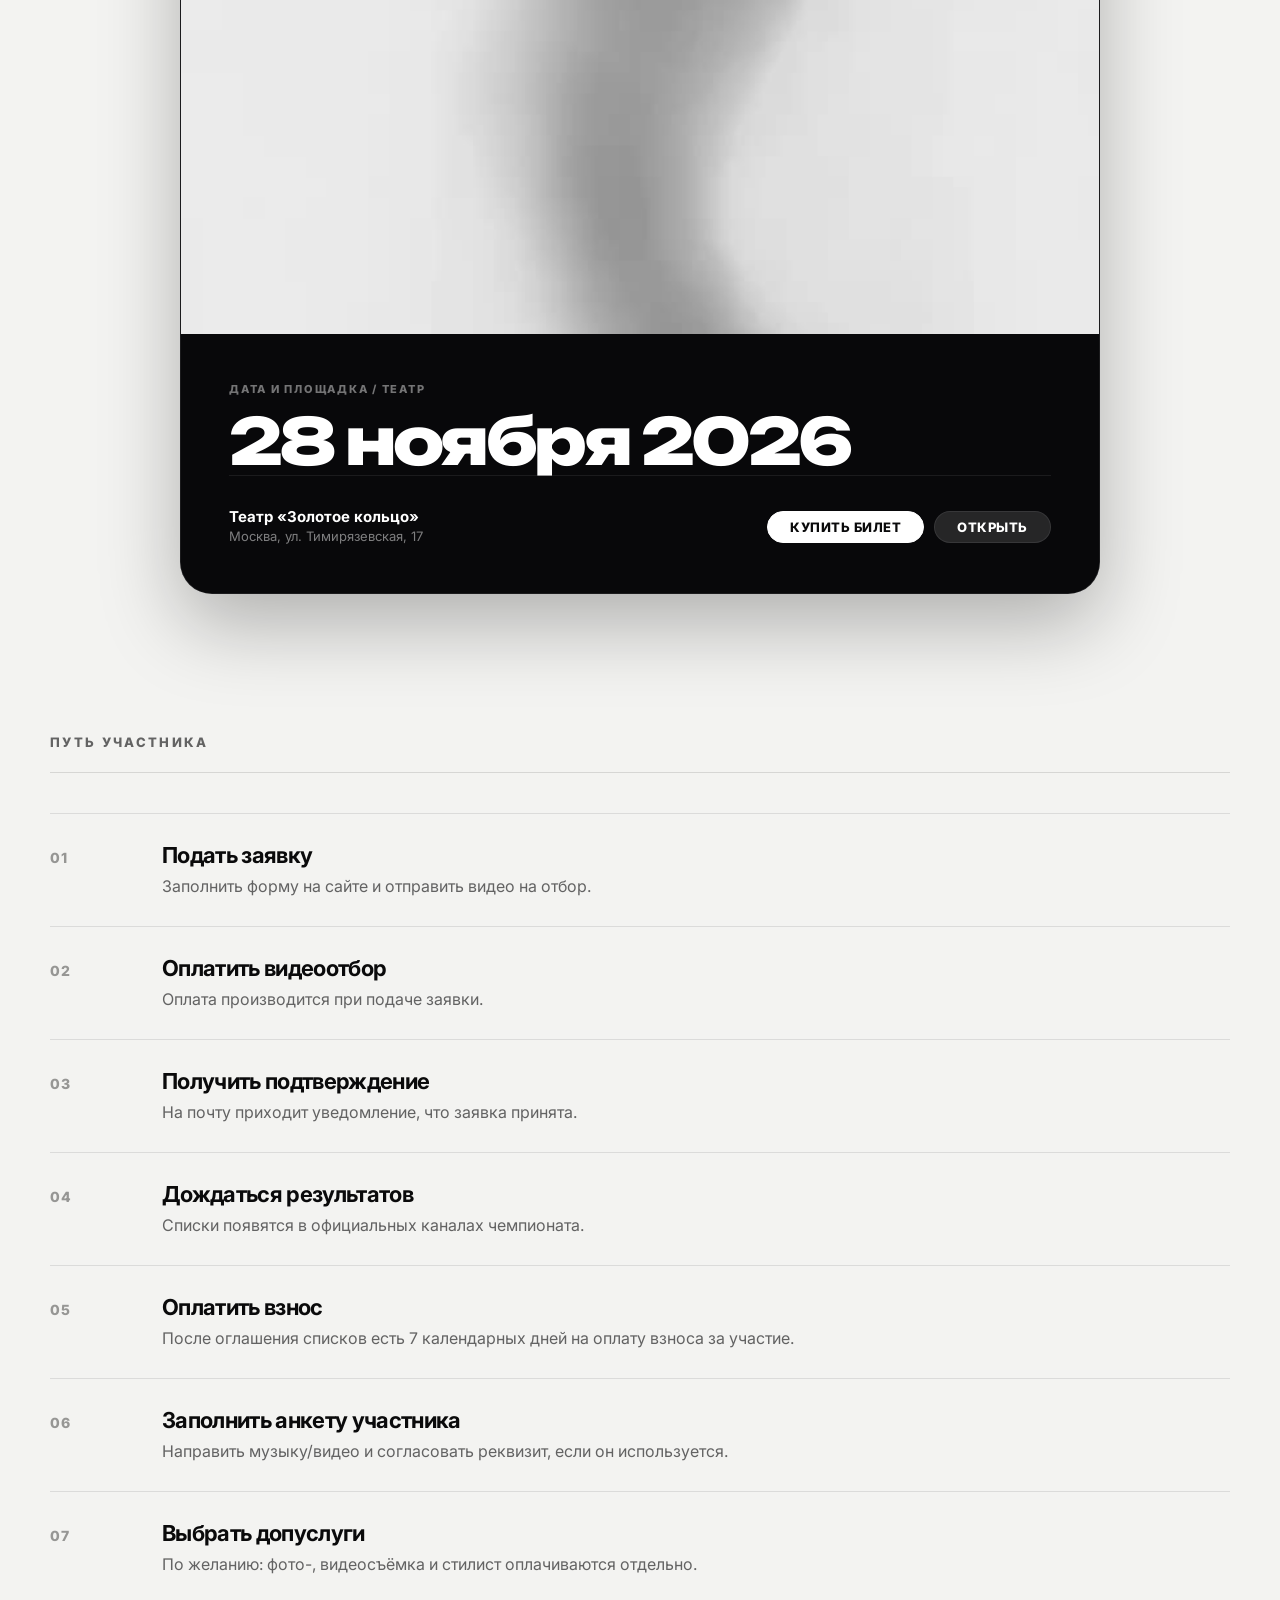
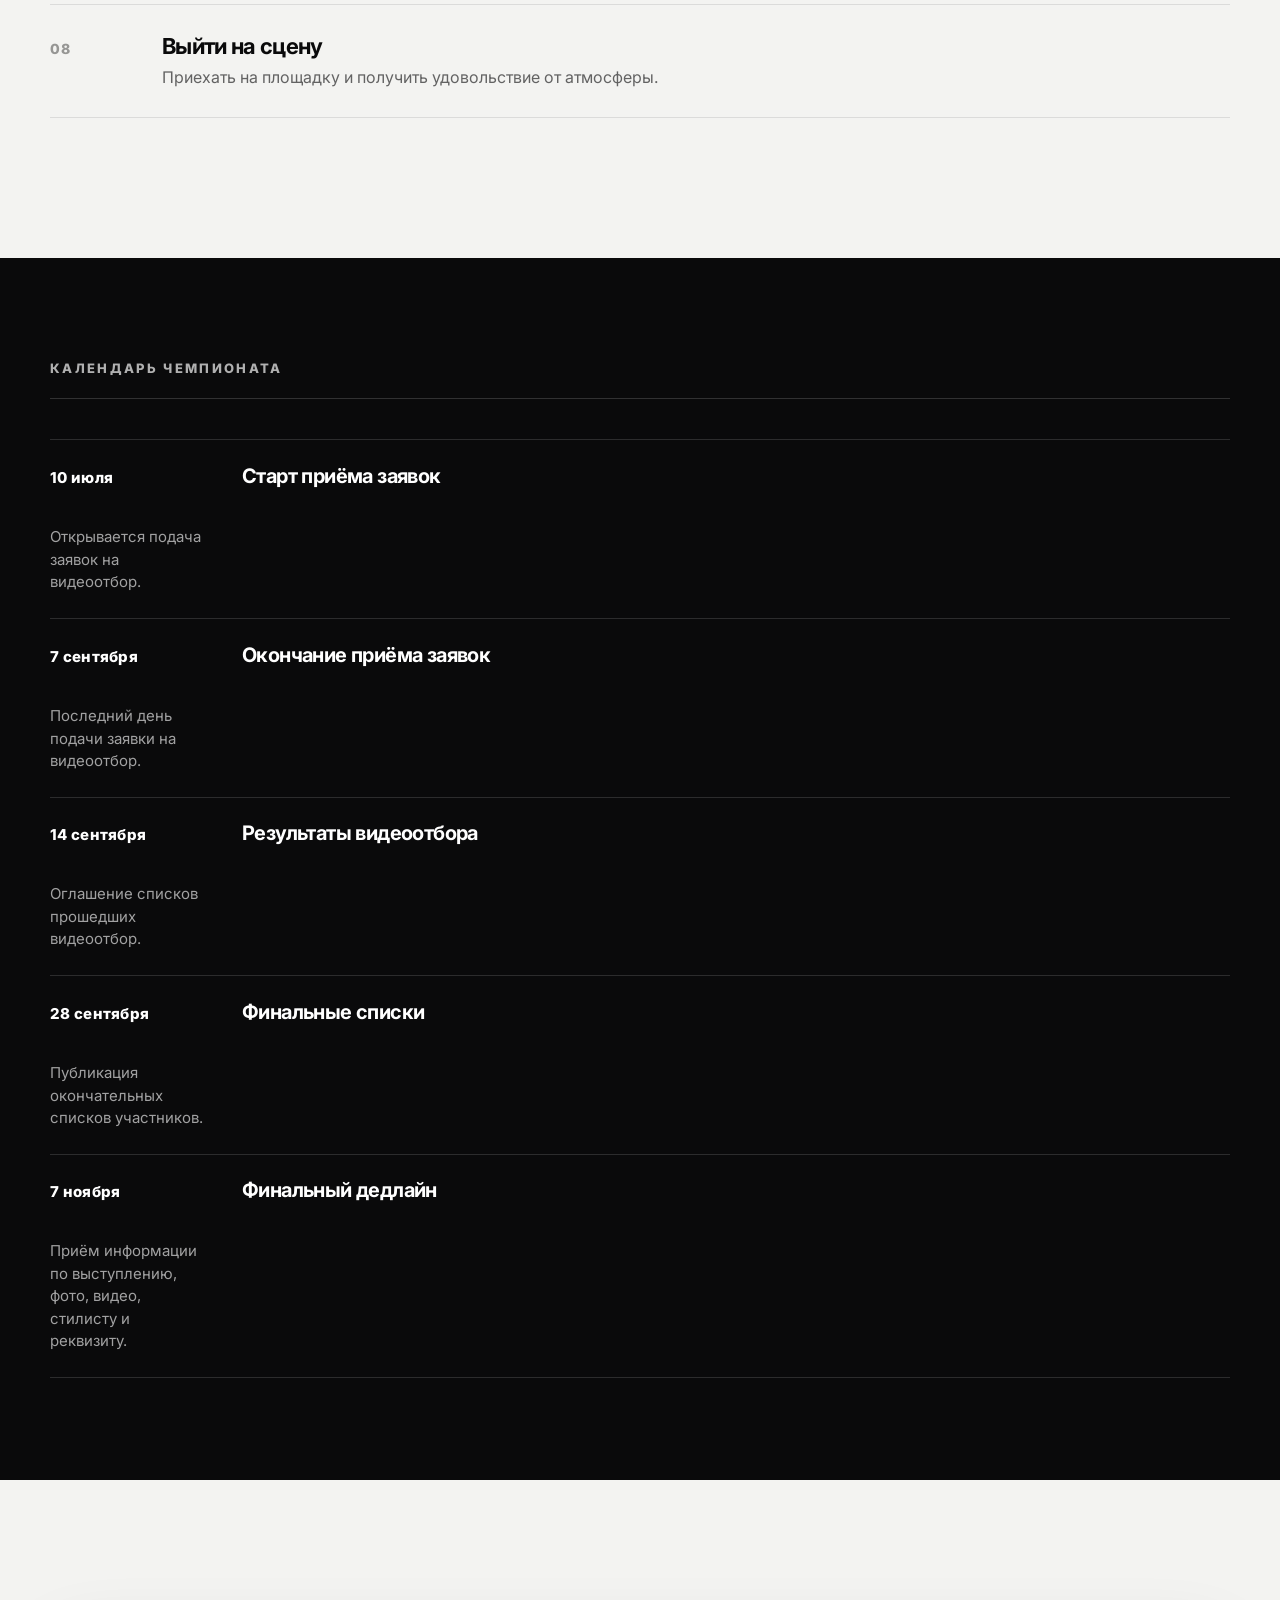
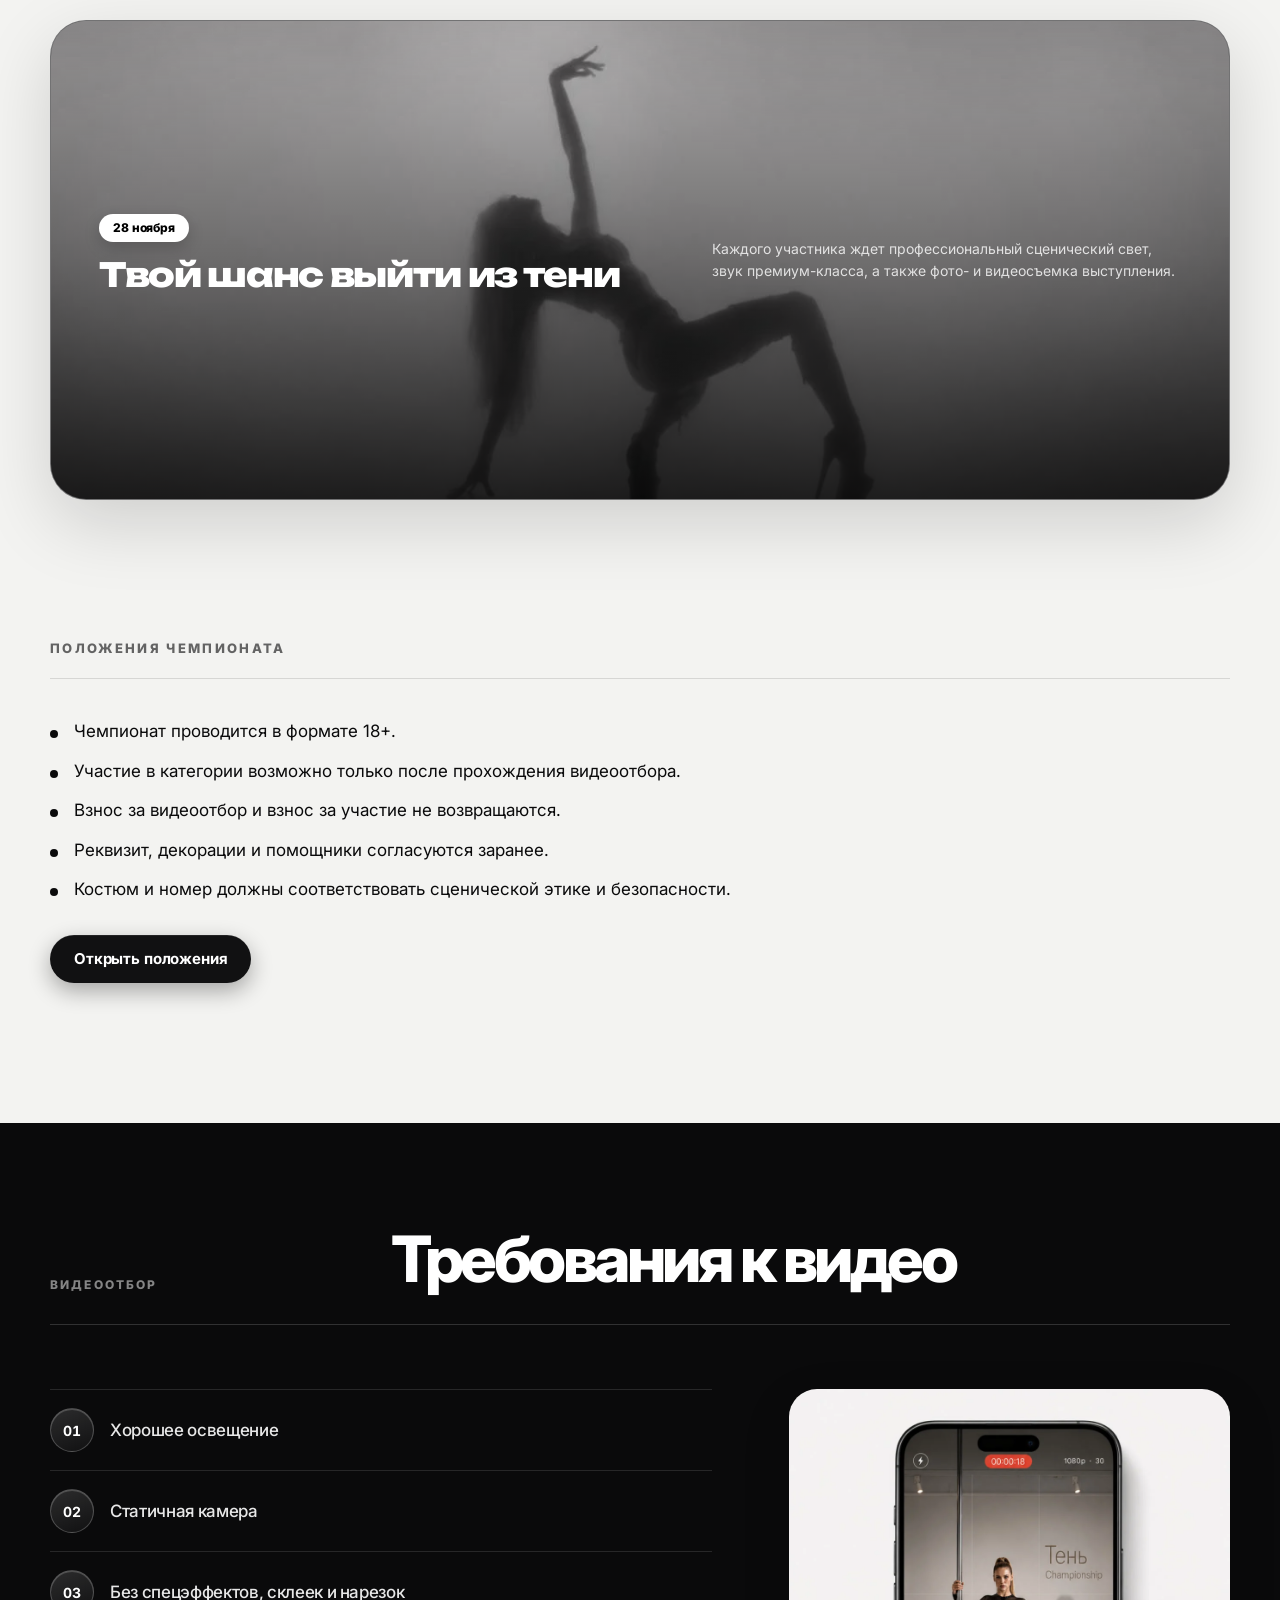
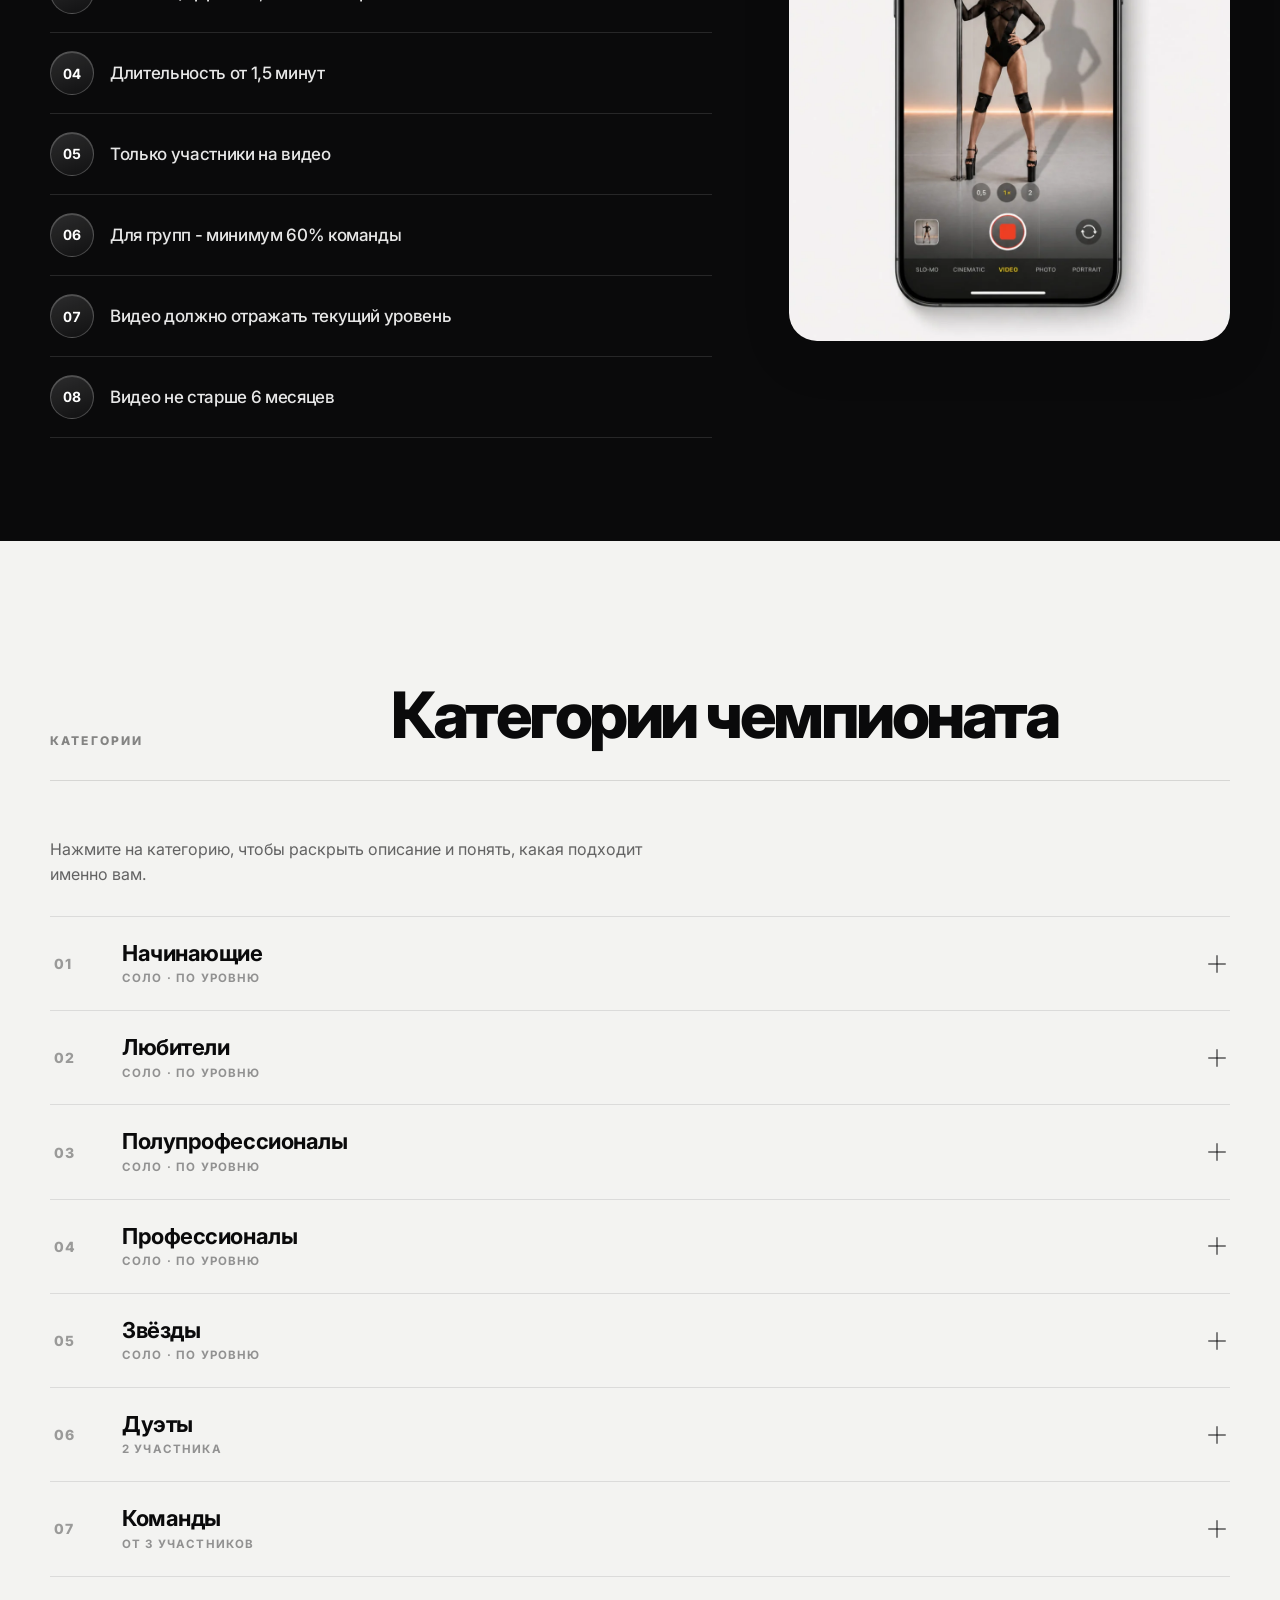
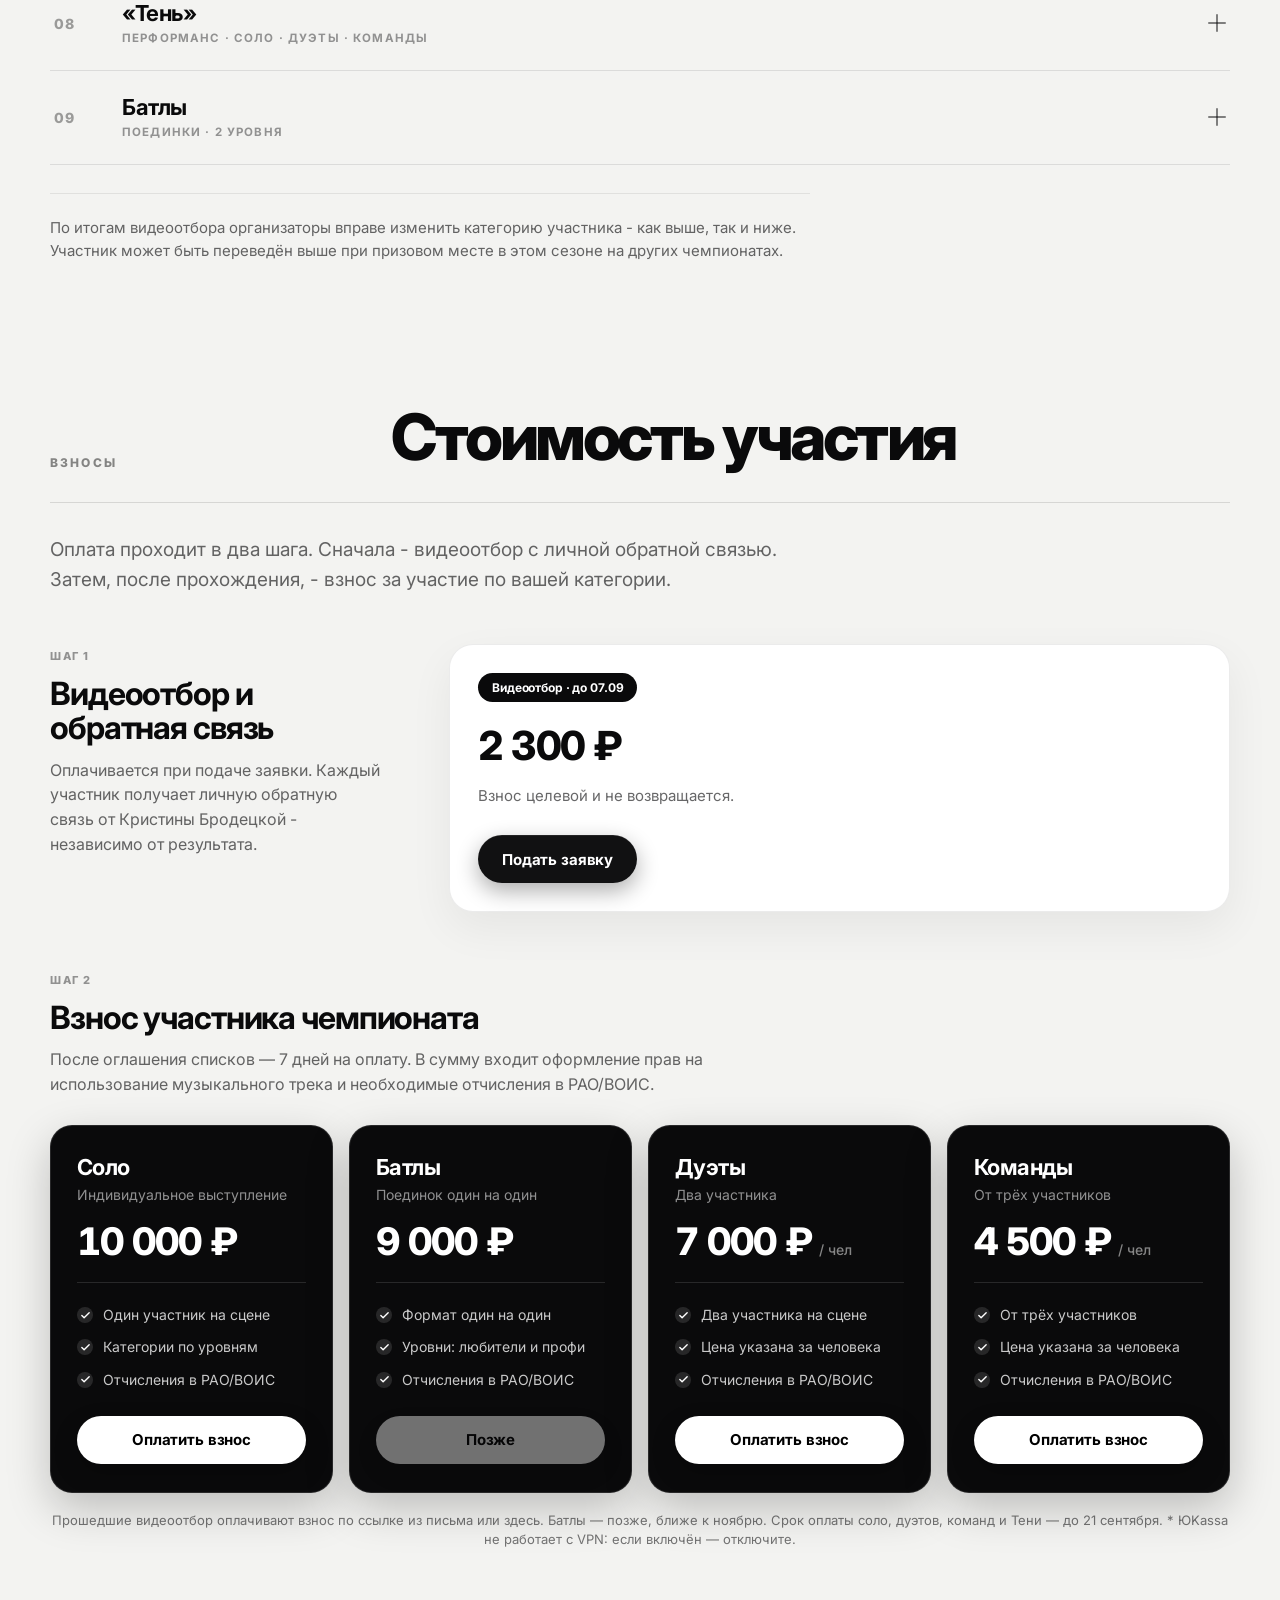
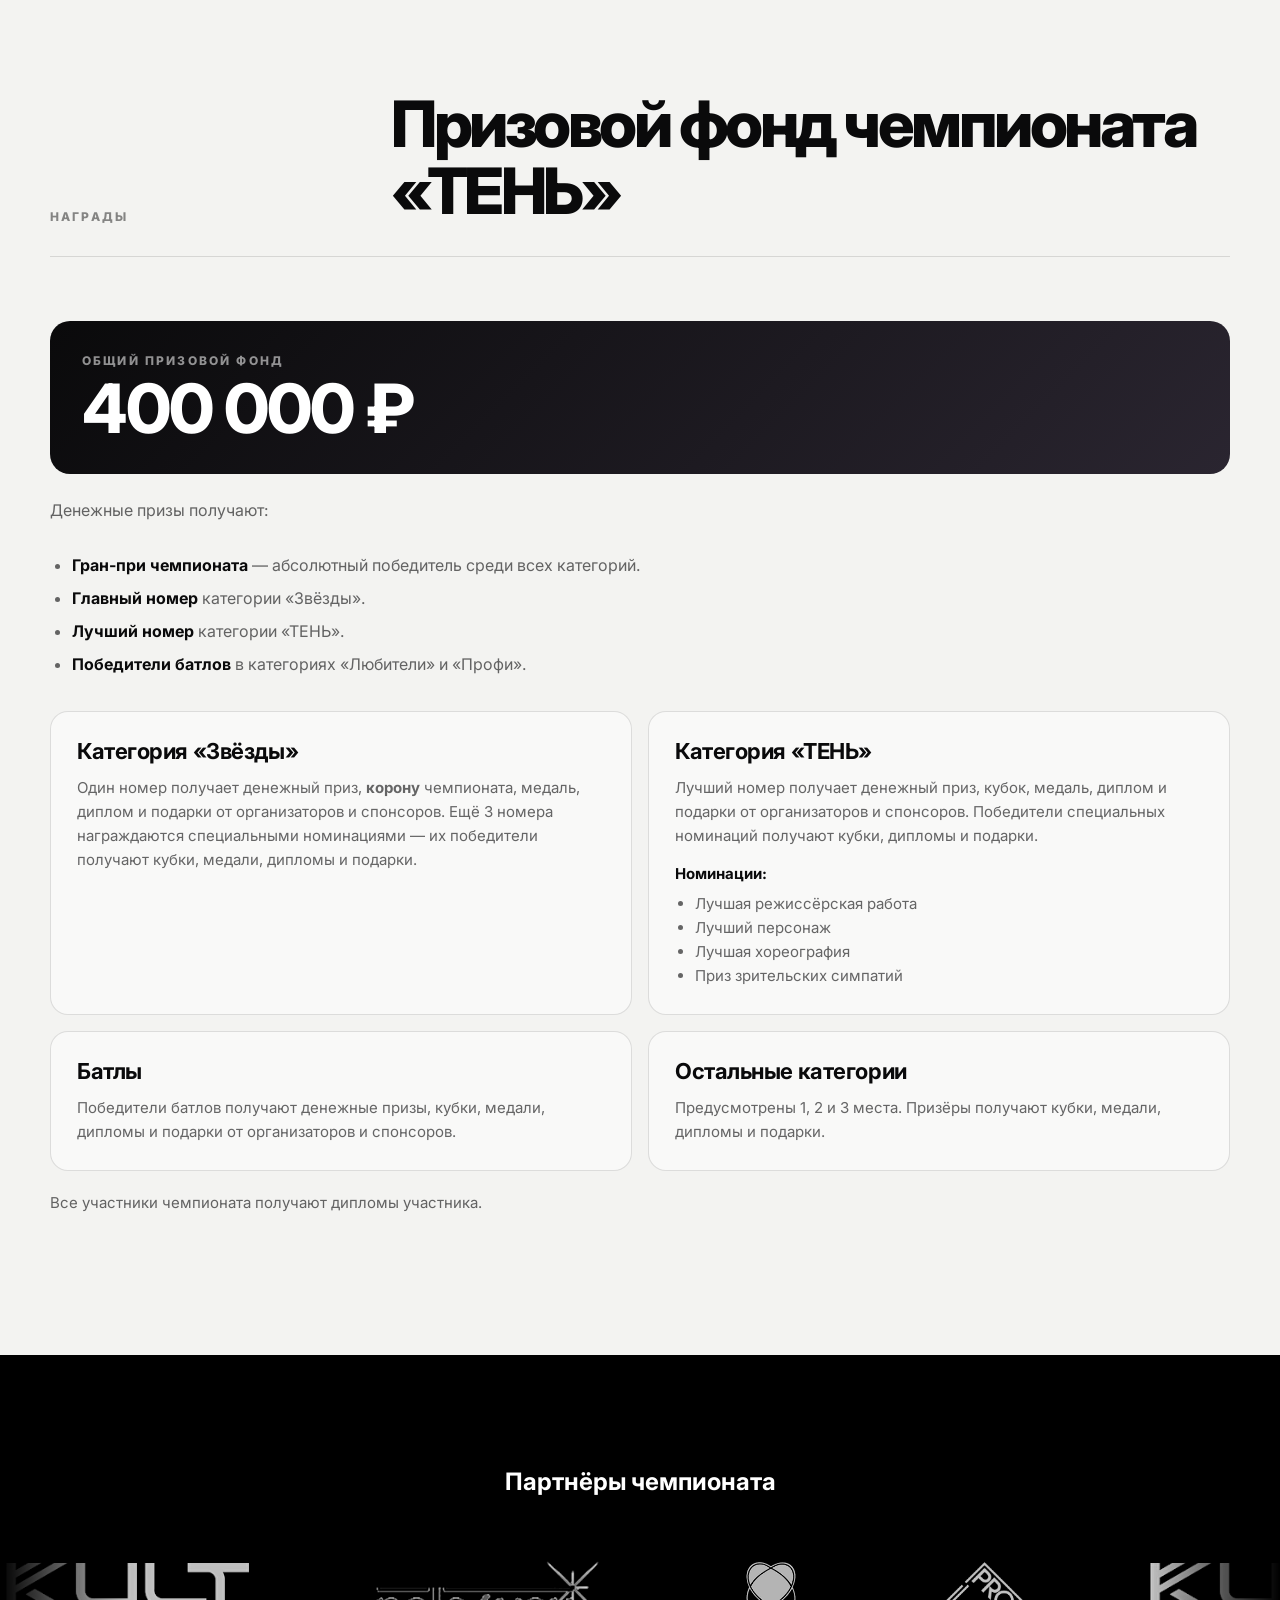
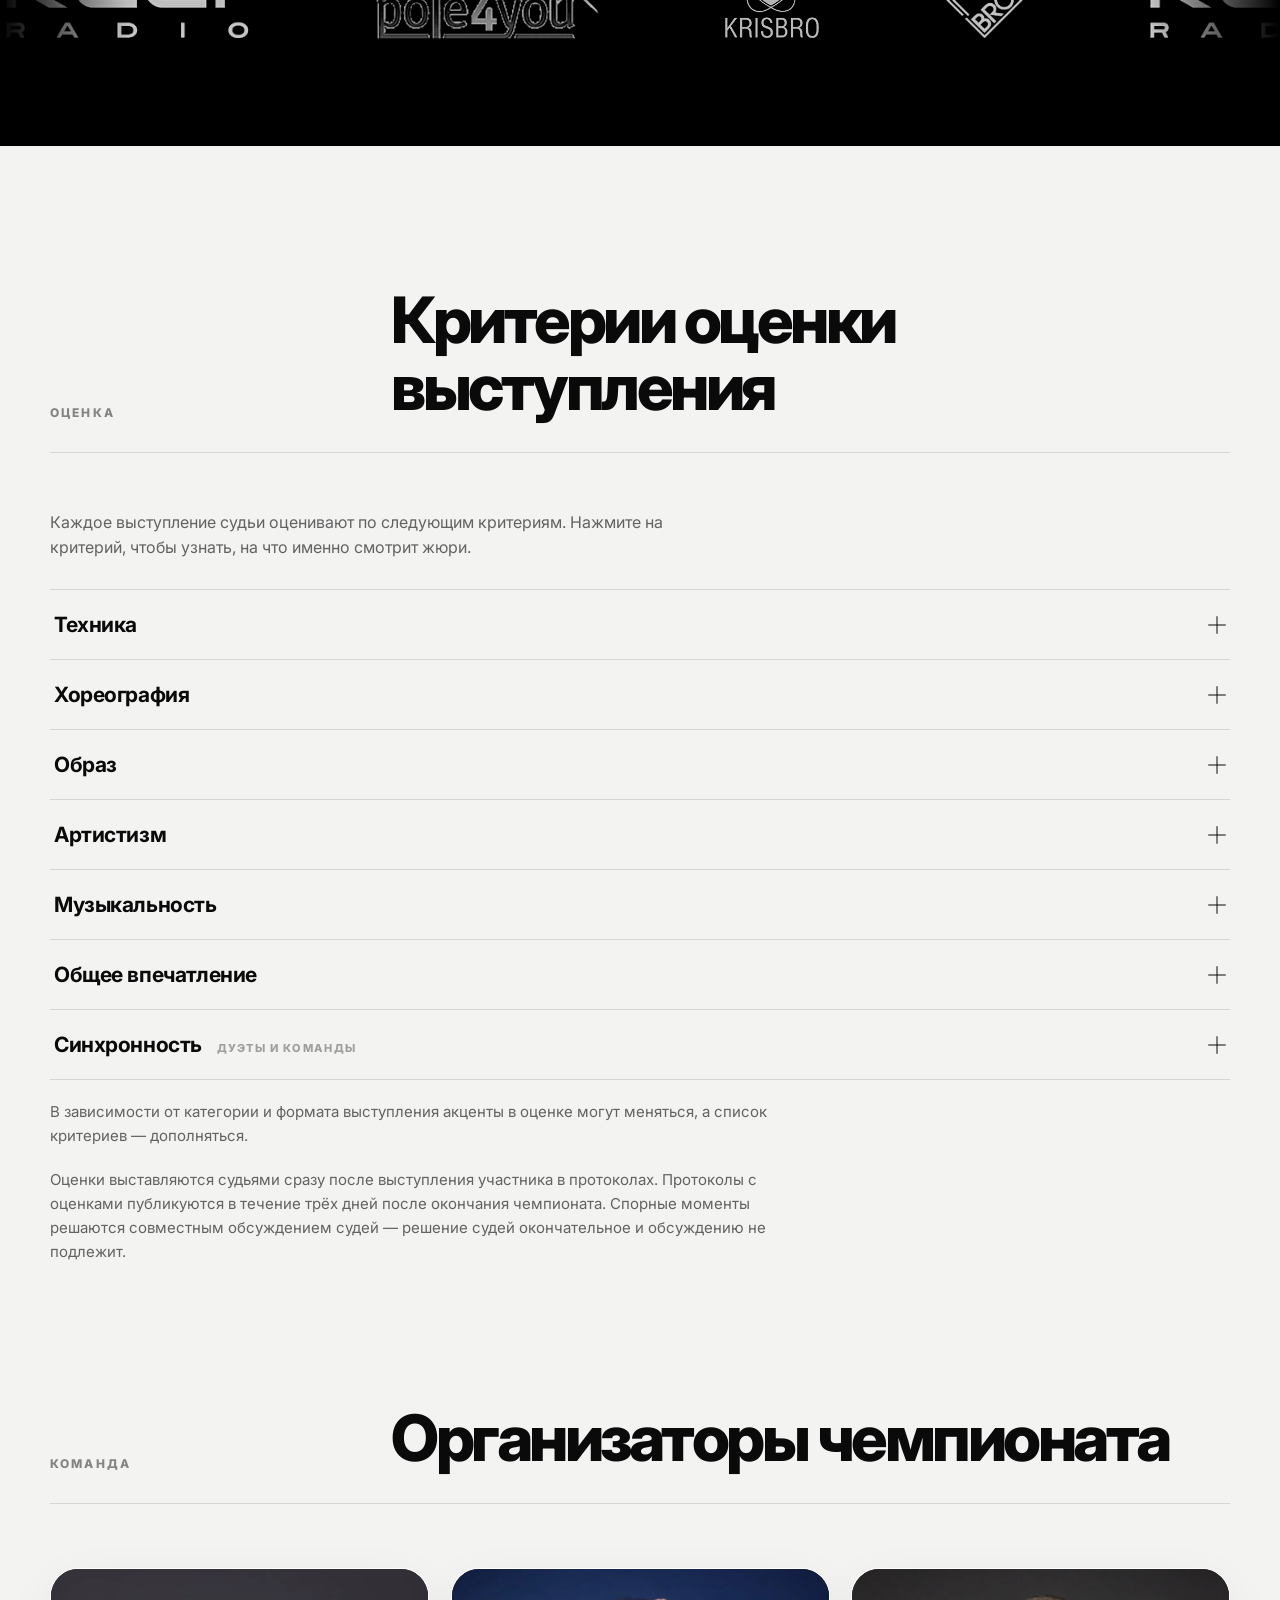
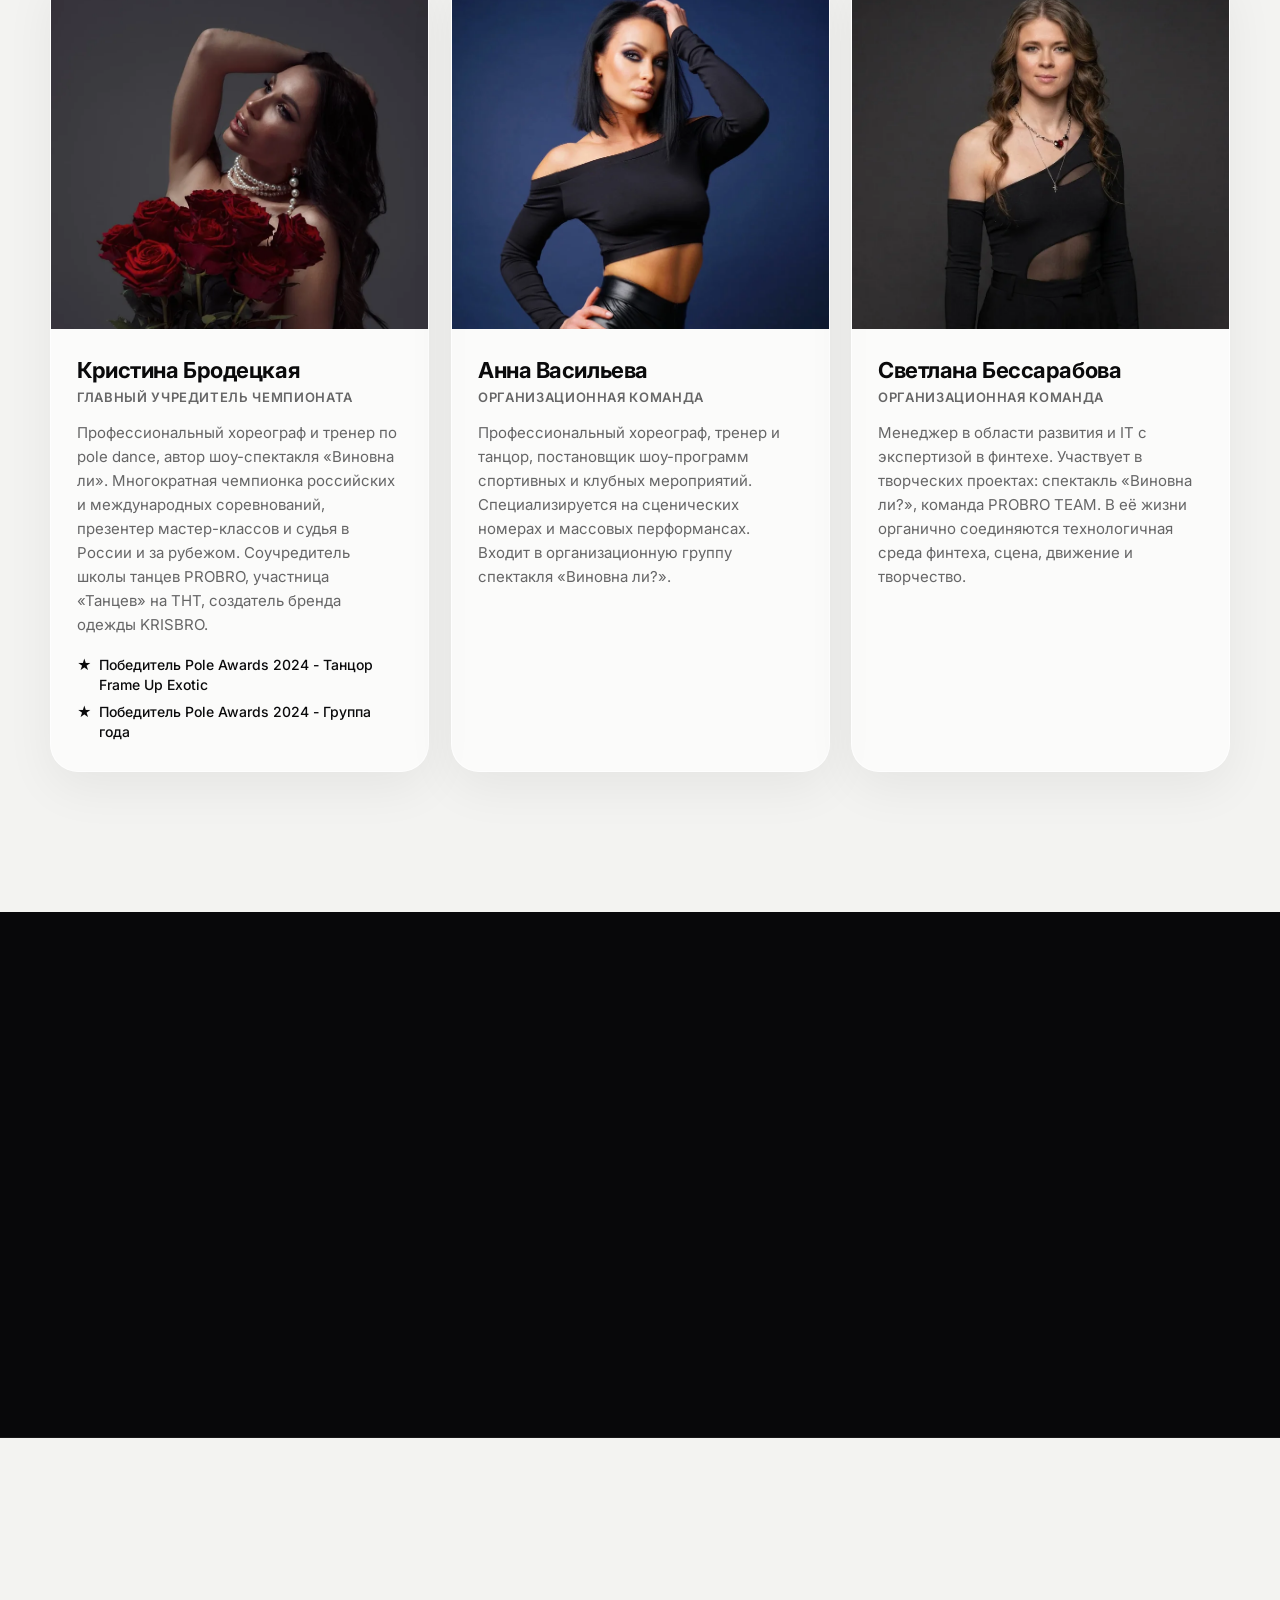
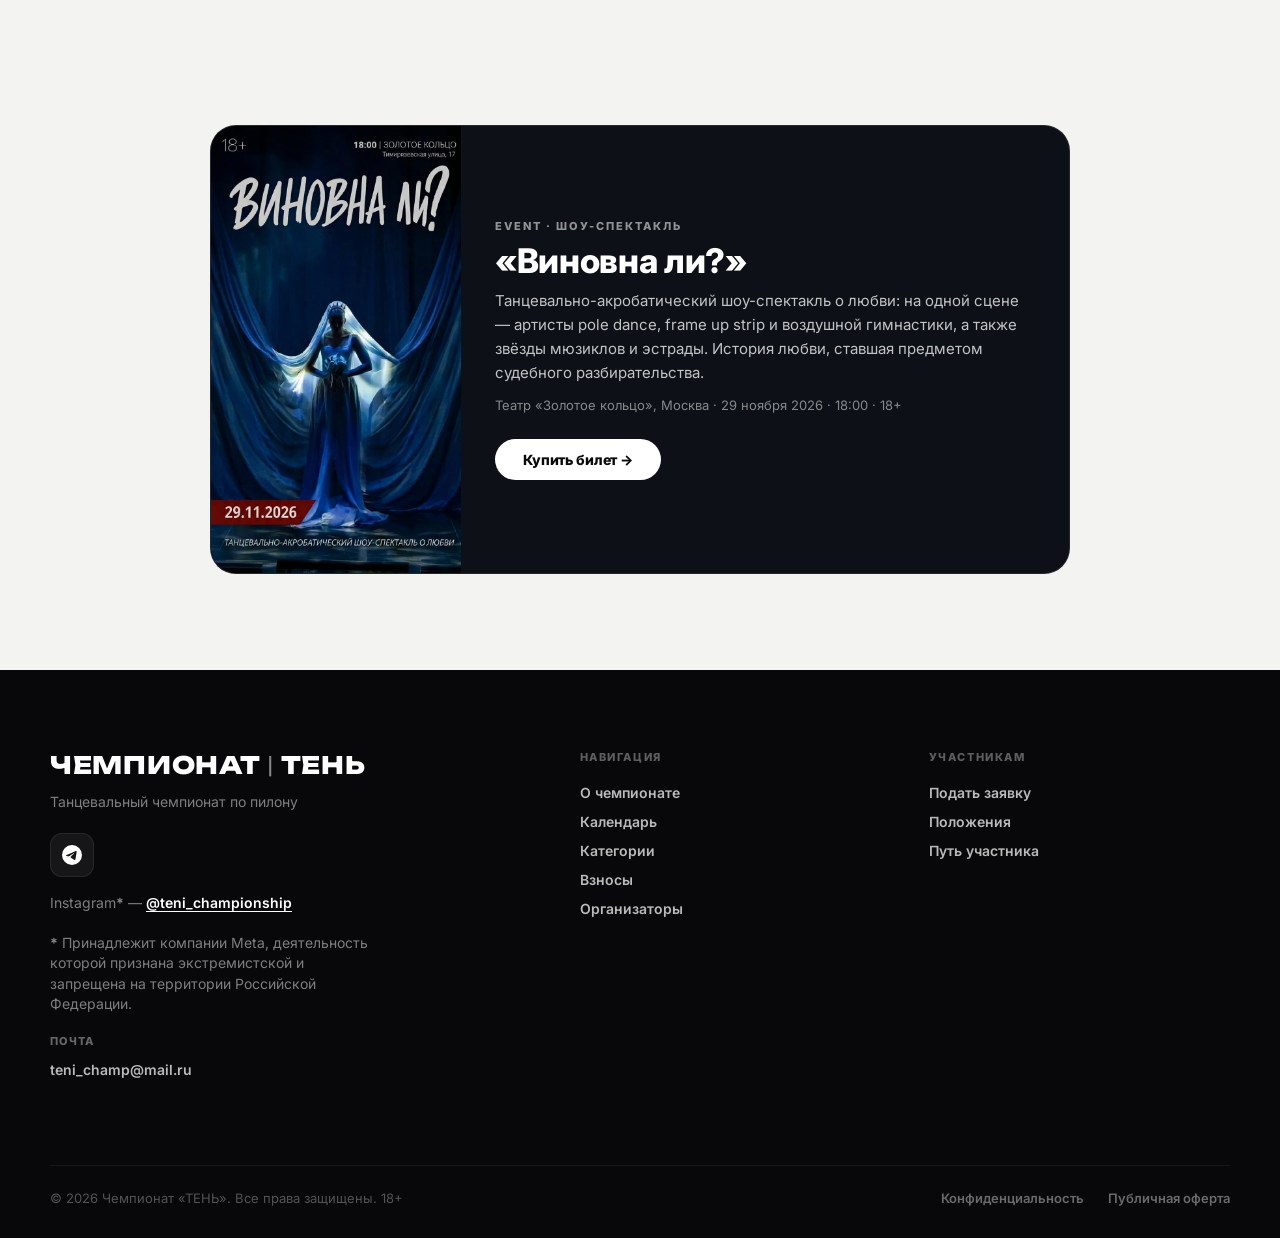
==== commit 65ea0a4d: "Warn above pay buttons that YooKassa does not work with VPN. Co-authored-by: Cursor <cursoragent@cur" ====
--- a/index.html
+++ b/index.html
@@ -35,7 +35,7 @@
   <link rel="preconnect" href="https://fonts.googleapis.com">
   <link rel="preconnect" href="https://fonts.gstatic.com" crossorigin>
   <link href="https://fonts.googleapis.com/css2?family=Inter:wght@400;500;600;700;800&family=Unbounded:wght@600;700;800&display=swap" rel="stylesheet">
-  <link rel="stylesheet" href="styles.css?v=20260801a">
+  <link rel="stylesheet" href="styles.css?v=20260914k">
   <script>document.documentElement.classList.add("reveal-ready");</script>
   <script type="application/ld+json">
   {
@@ -544,7 +544,7 @@
               </article>
             </div>
             <a class="btn plans-cta btn-dark" href="pay.html">Оплатить участие</a>
-            <p class="plans-note">Прошедшие видеоотбор оплачивают взнос по ссылке из письма или здесь. Батлы — позже, ближе к ноябрю. Срок оплаты соло, дуэтов, команд и Тени — до 21 сентября.</p>
+            <p class="plans-note">Прошедшие видеоотбор оплачивают взнос по ссылке из письма или здесь. Батлы — позже, ближе к ноябрю. Срок оплаты соло, дуэтов, команд и Тени — до 21 сентября. * ЮKassa не работает с VPN: если включён — отключите.</p>
             </div>
           </div>
         </div>
@@ -857,6 +857,6 @@
   </nav>
 
   <script src="config.js?v=20260914e"></script>
-  <script src="script.js?v=20260819a"></script>
+  <script src="script.js?v=20260914k"></script>
 </body>
 </html>
--- a/styles.css
+++ b/styles.css
@@ -3309,6 +3309,12 @@
   color: var(--muted);
   text-align: center;
   line-height: 1.45;
+}
+.pay-vpn-note {
+  margin: 12px 0 8px;
+  font-size: 13px;
+  line-height: 1.45;
+  color: var(--muted);
 }
 
 /* ── Промокод ── */
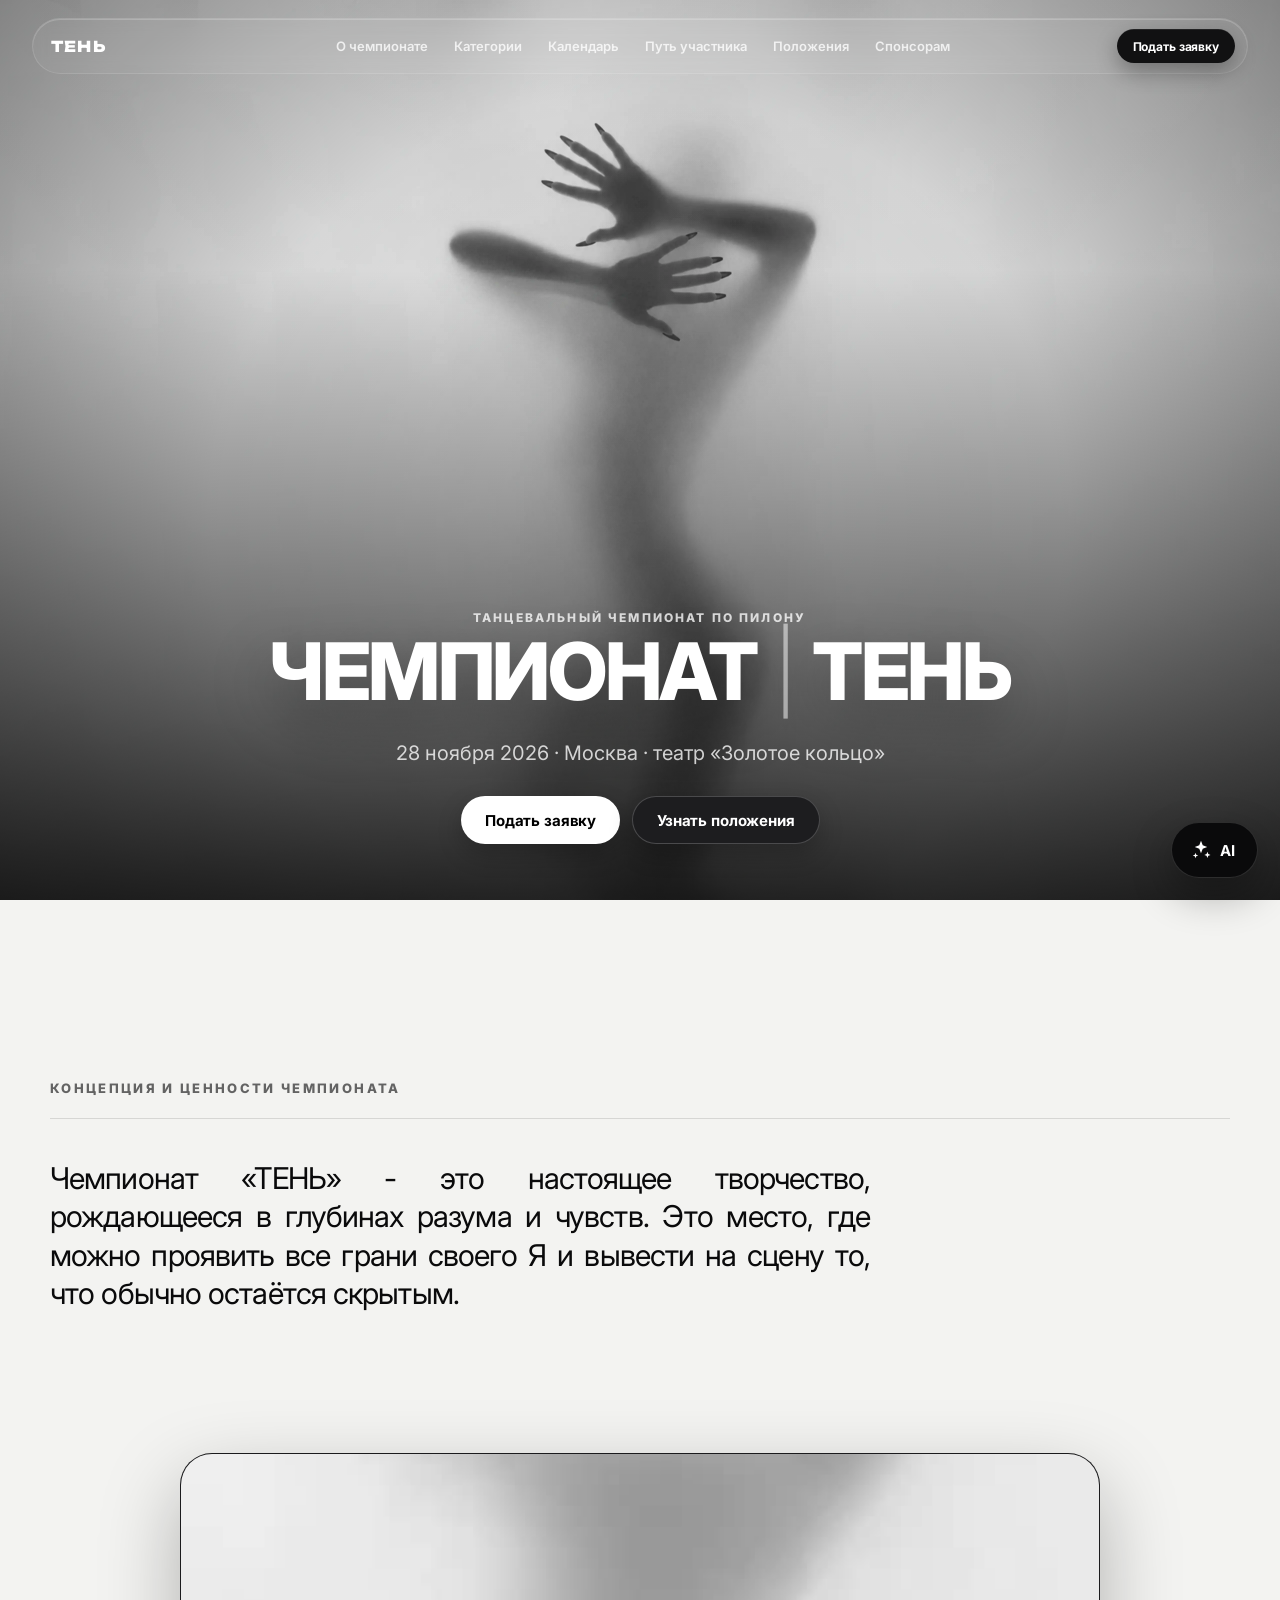
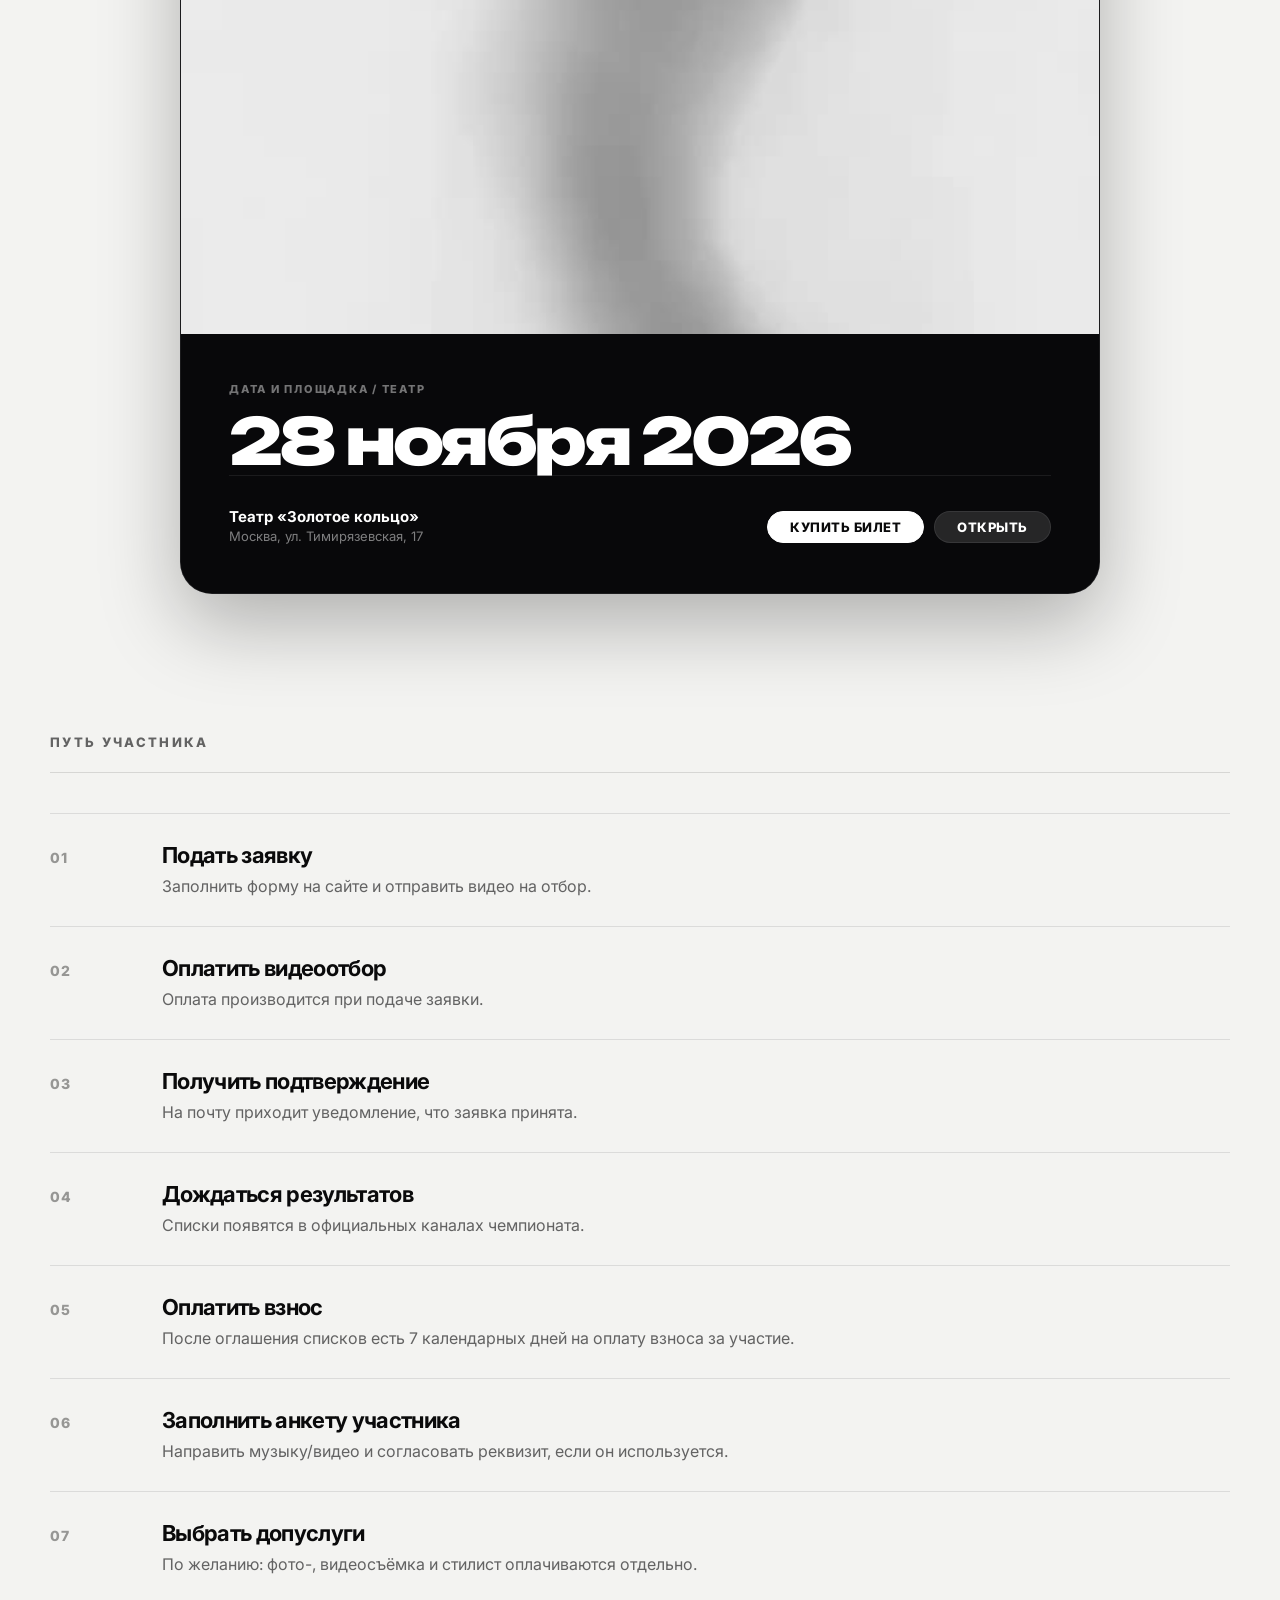
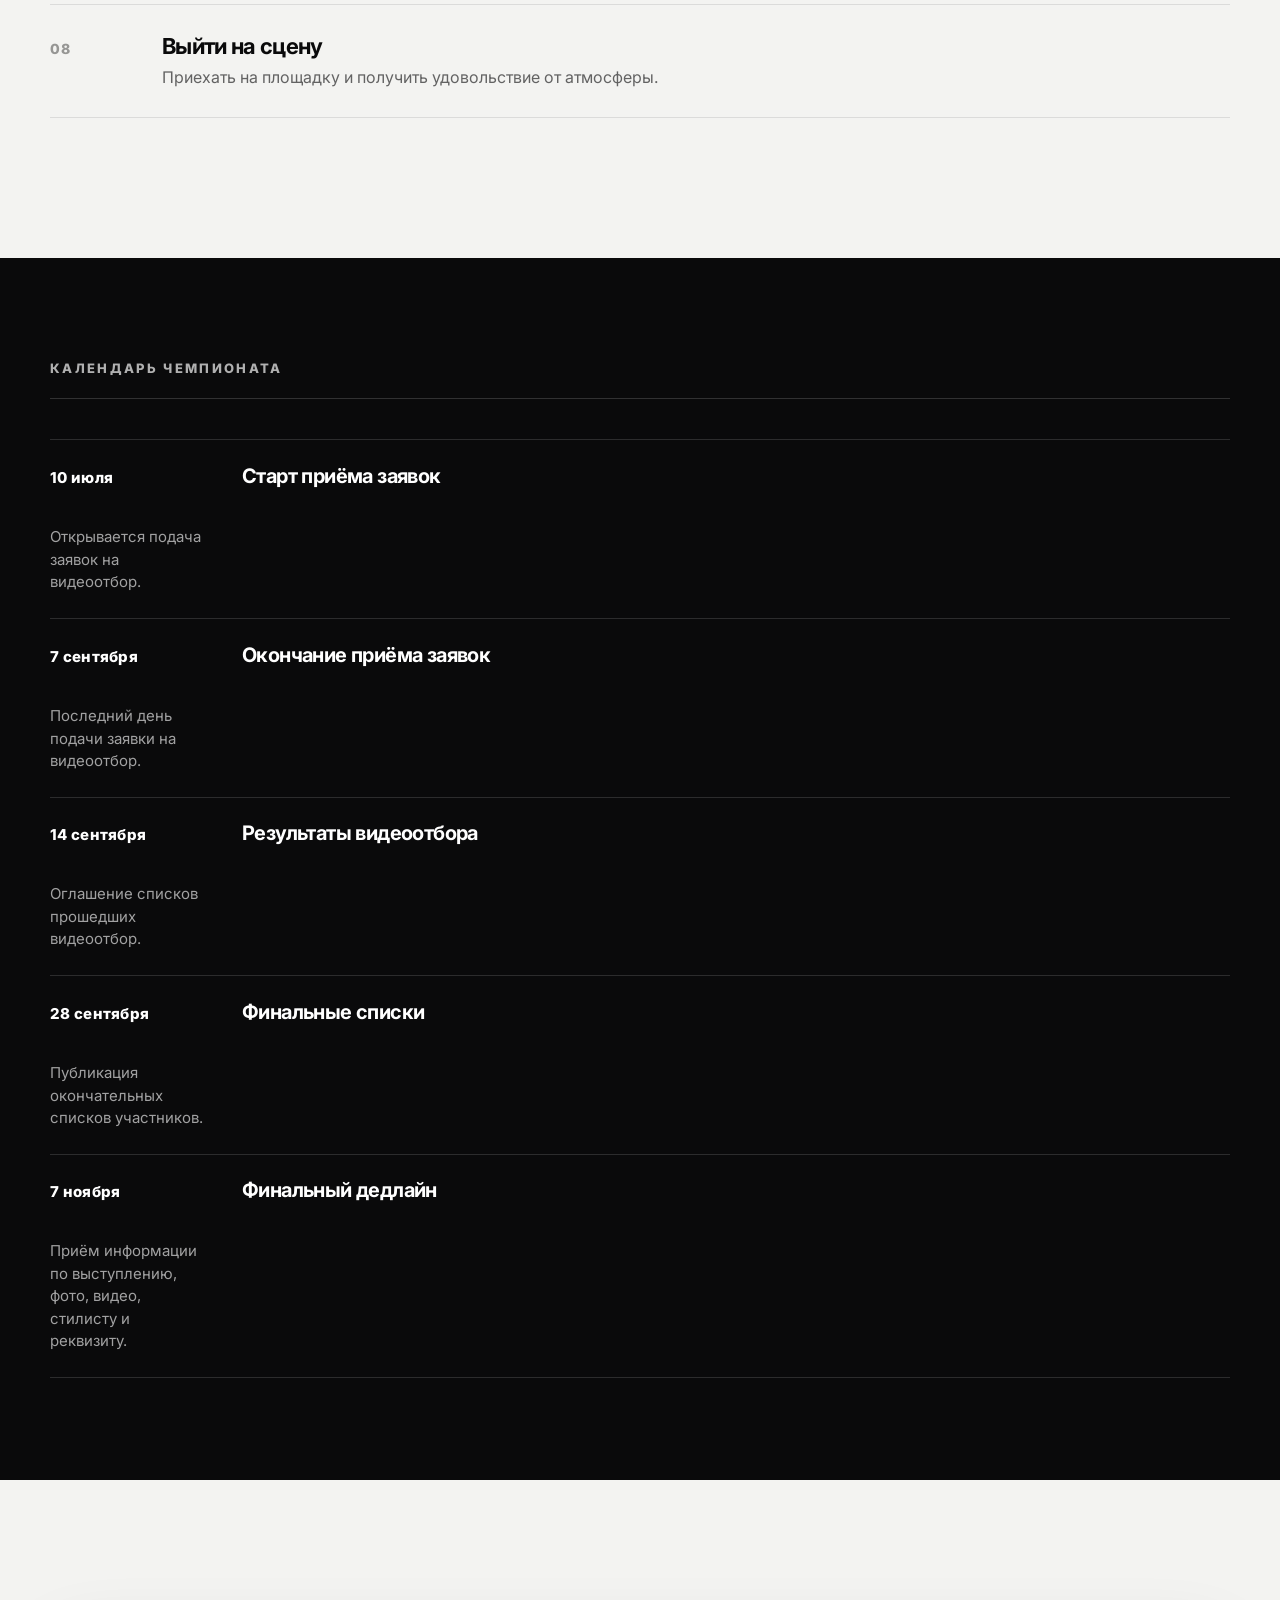
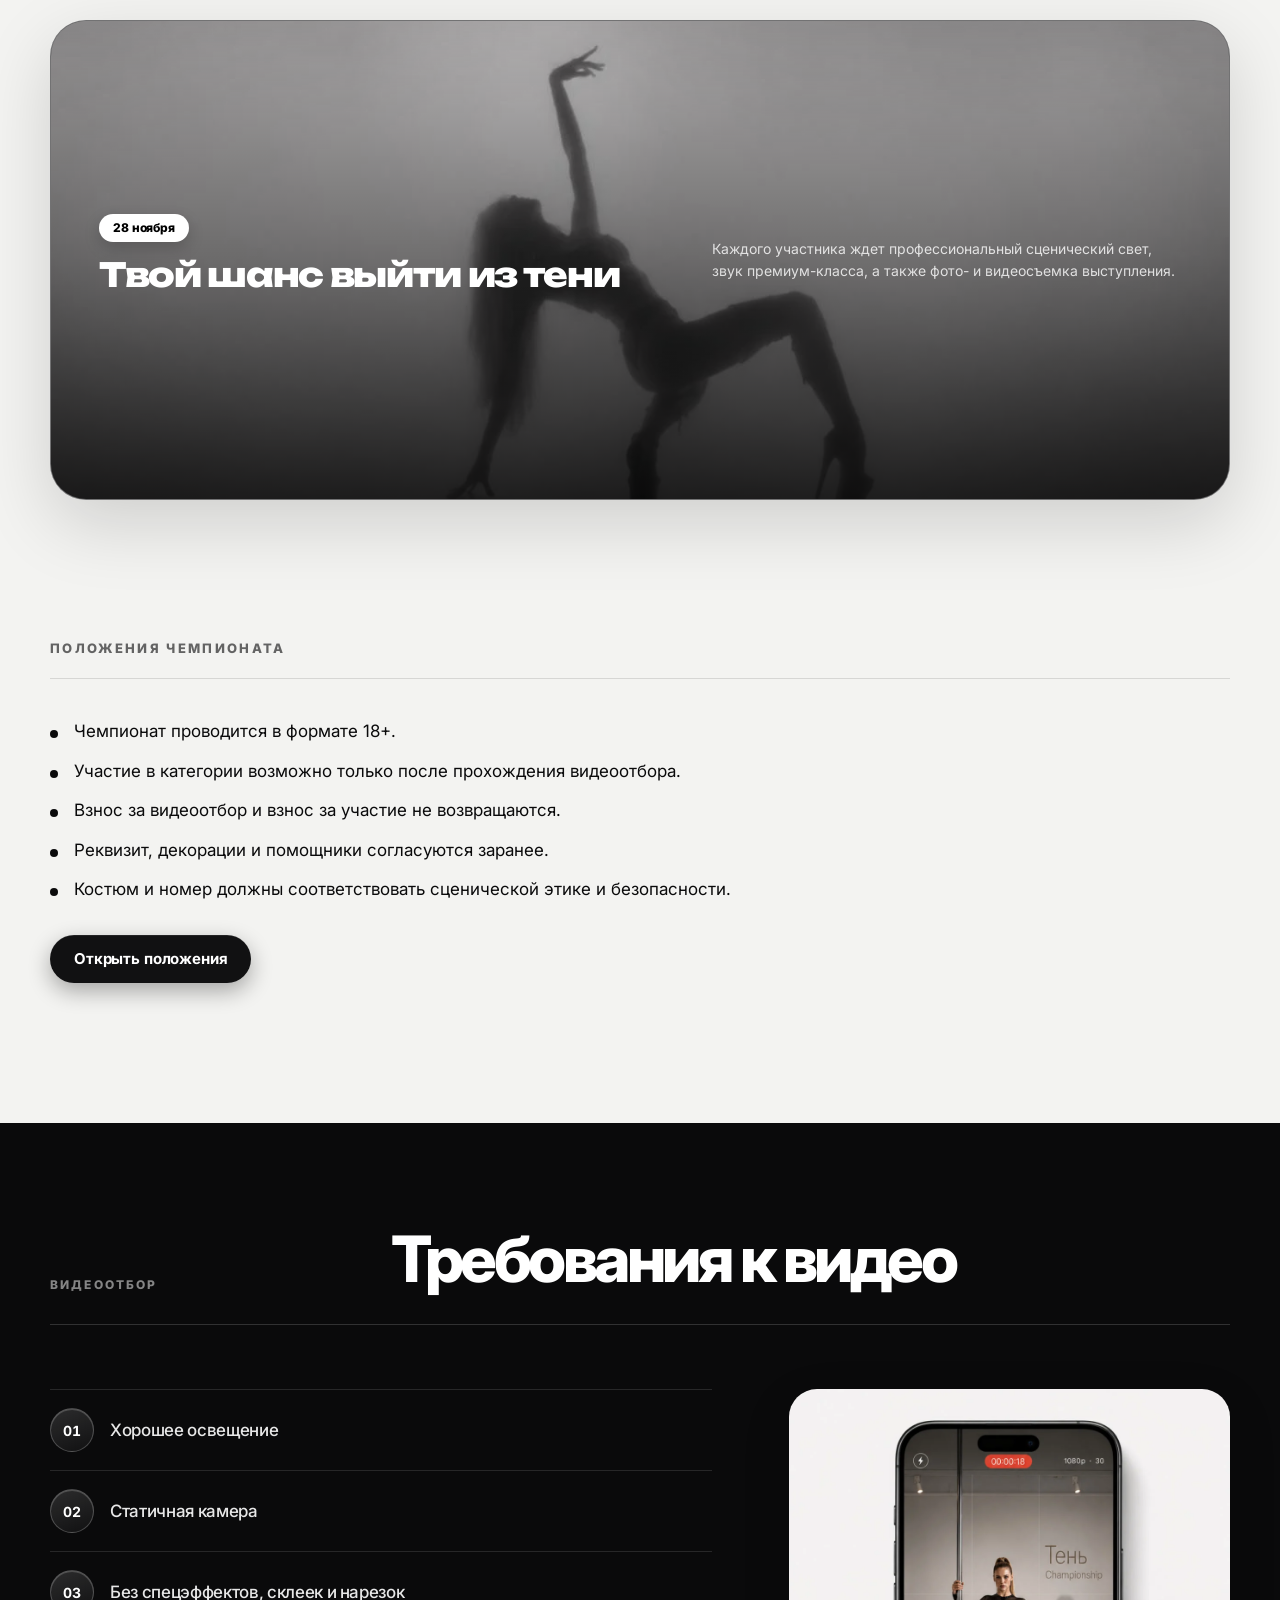
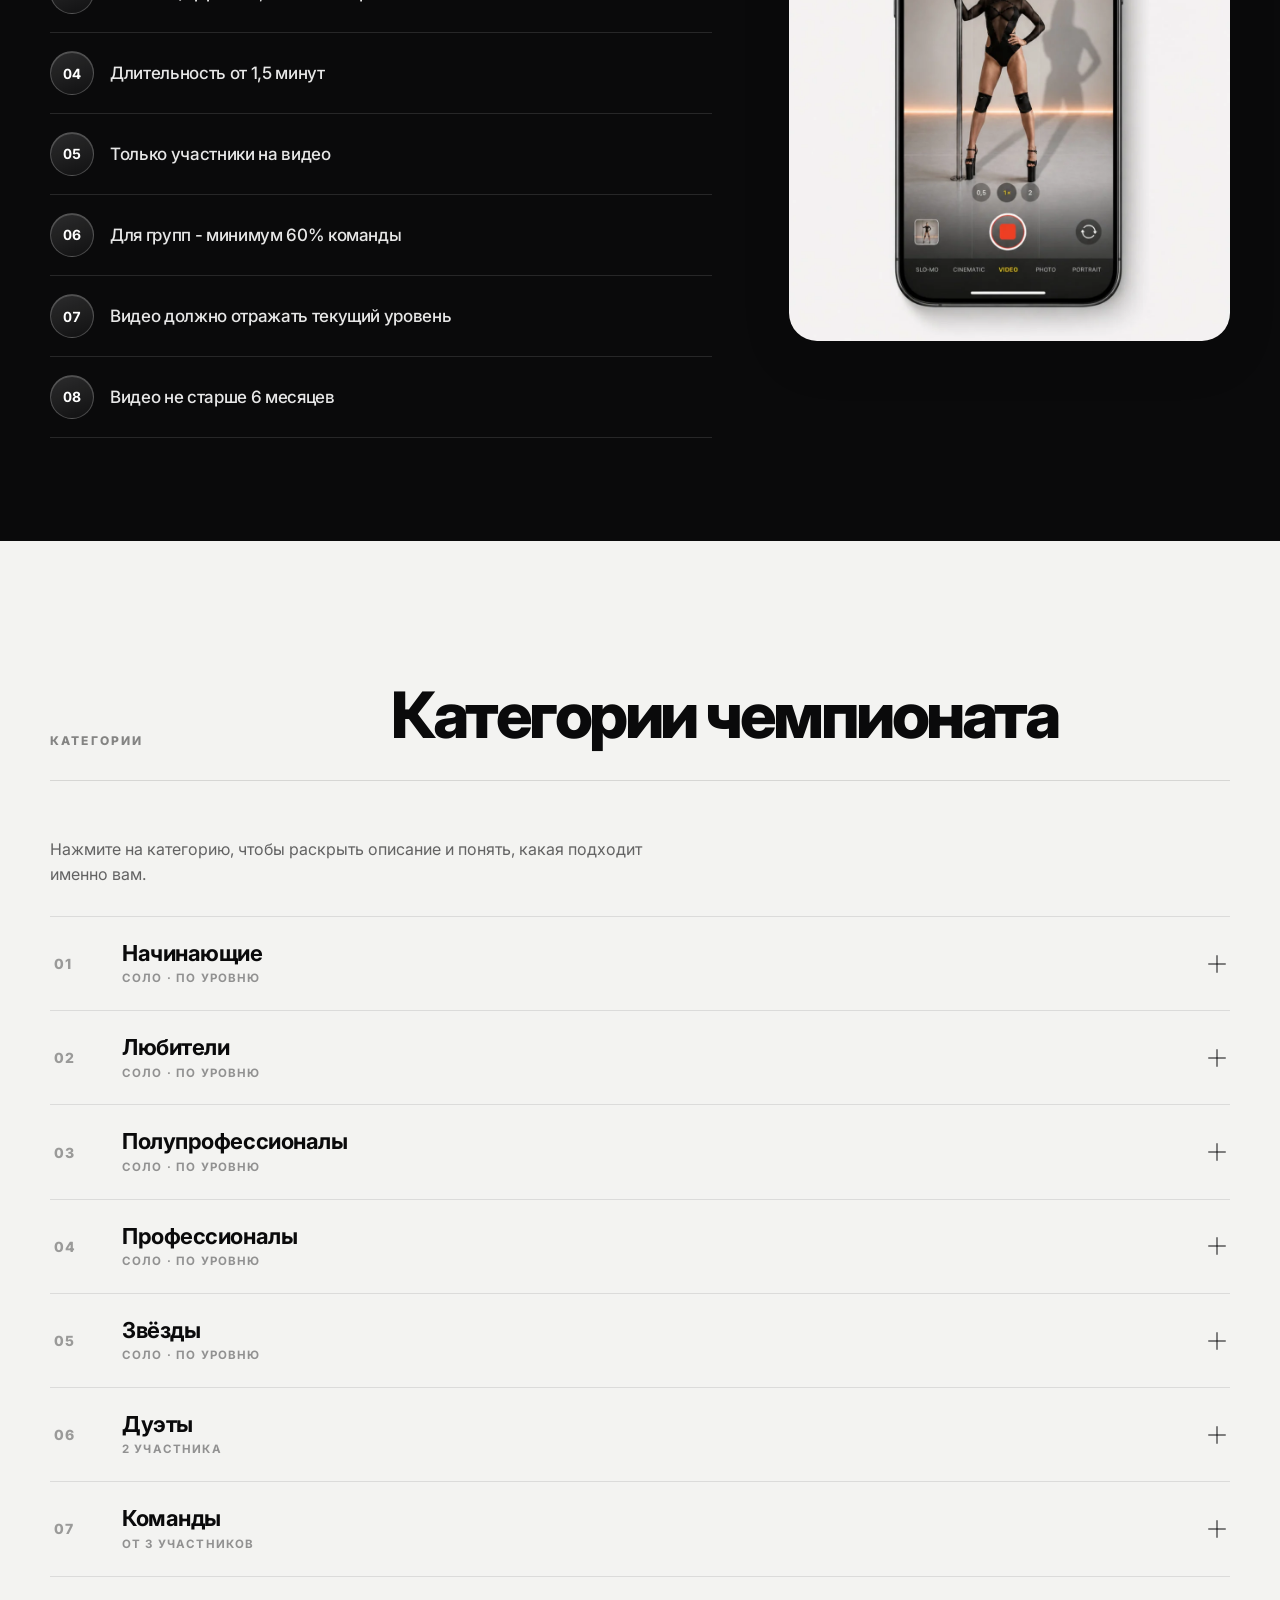
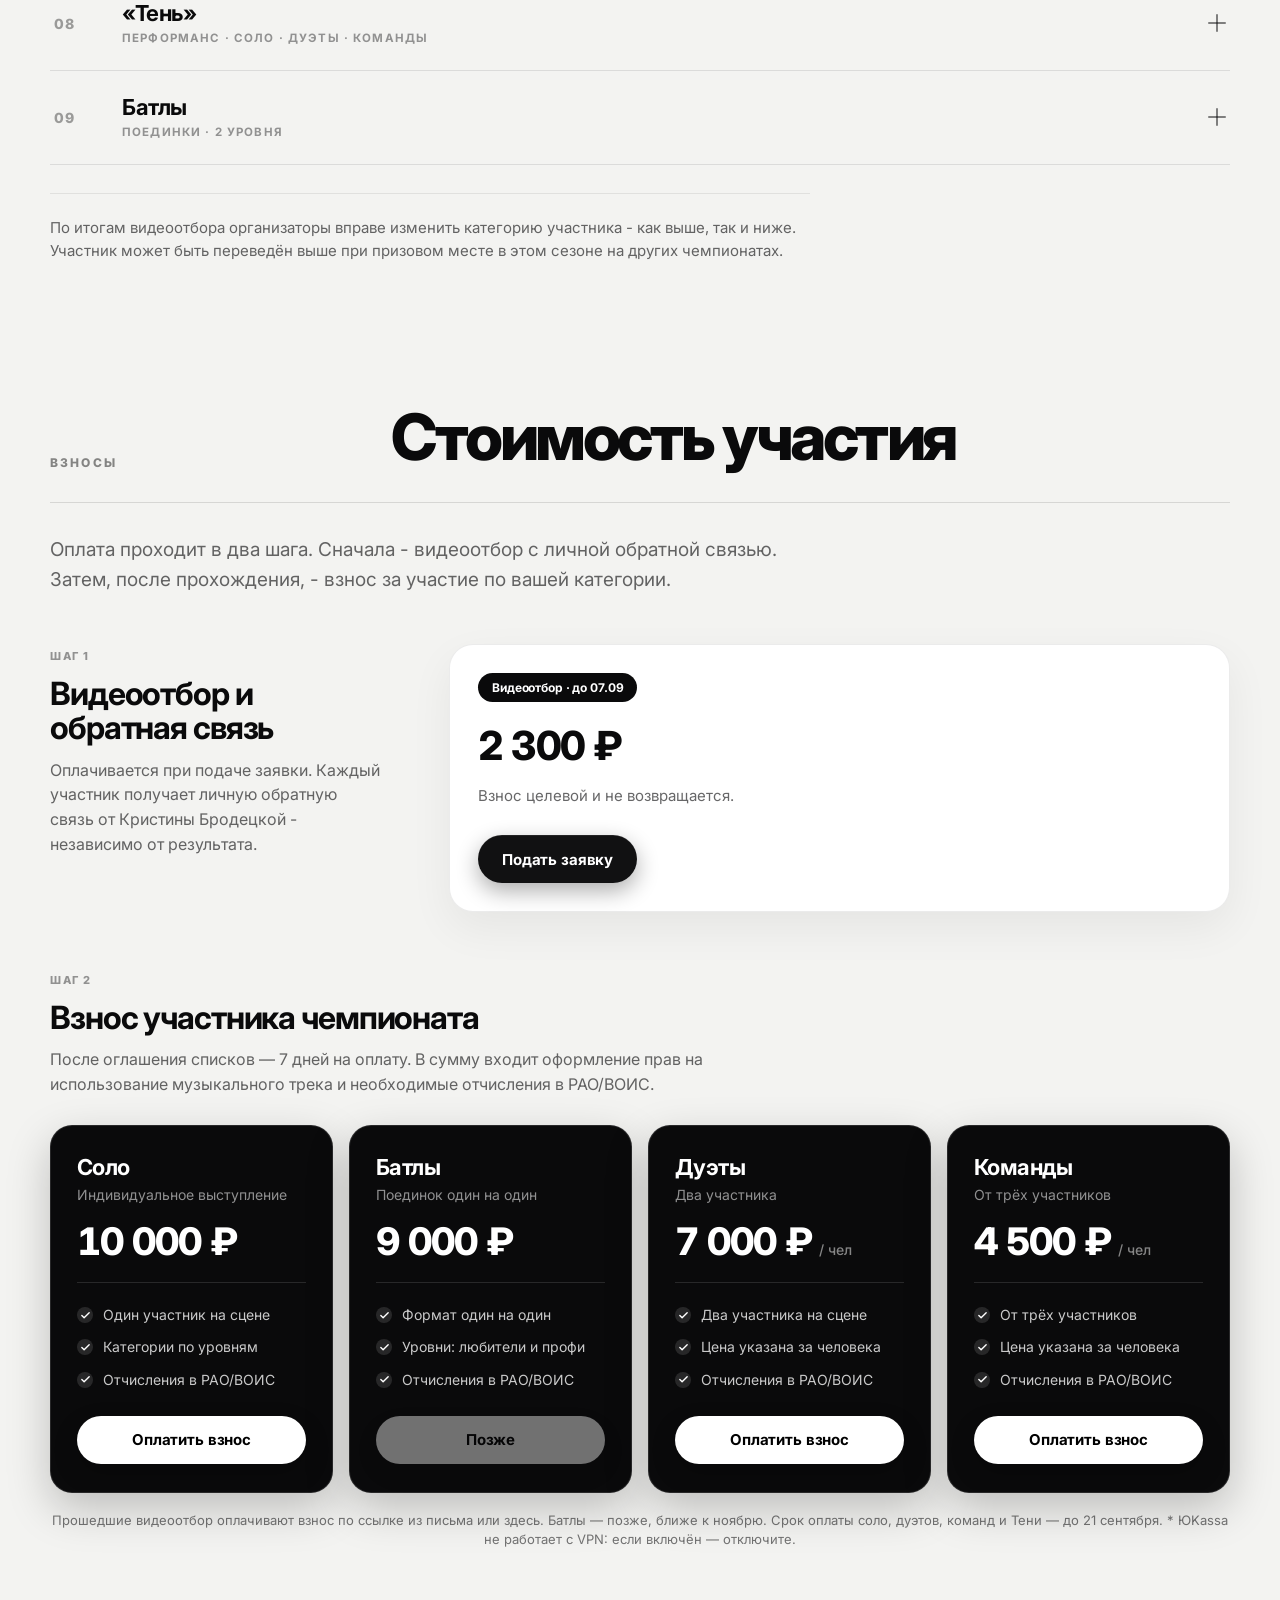
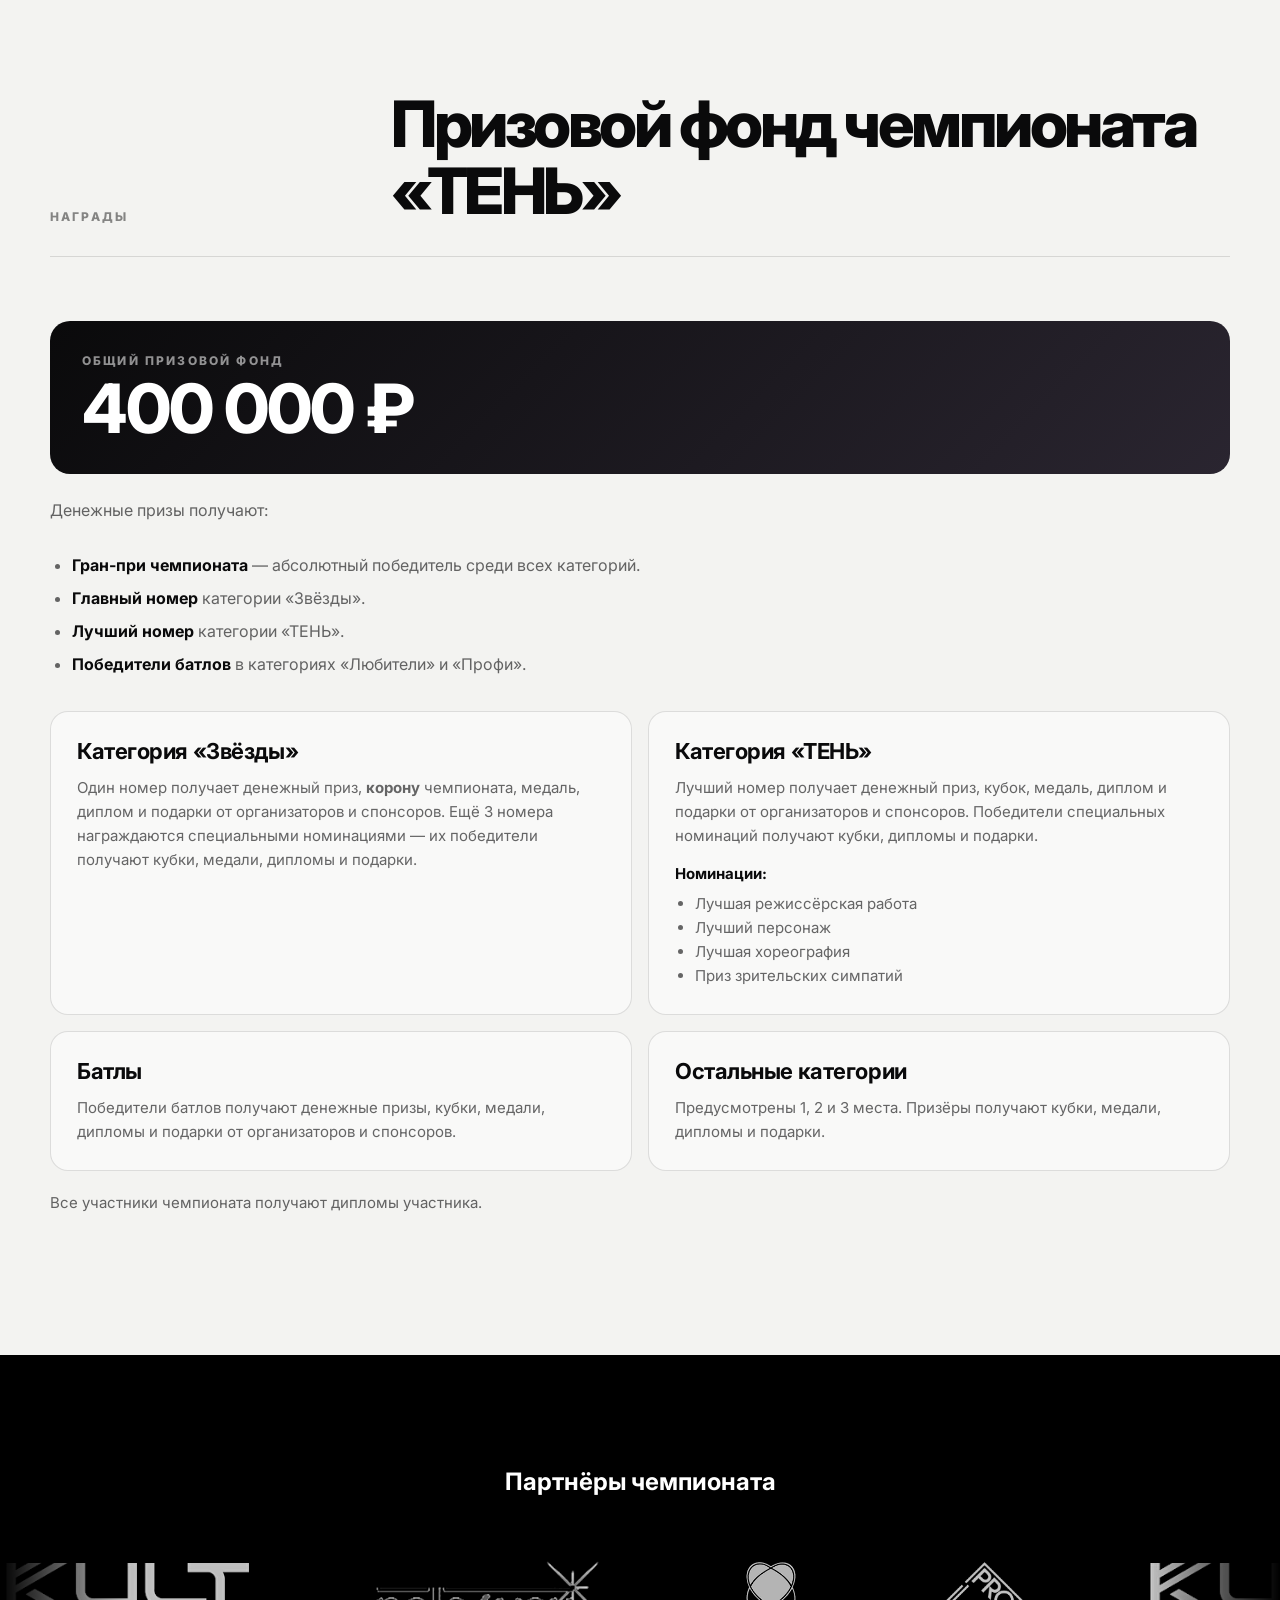
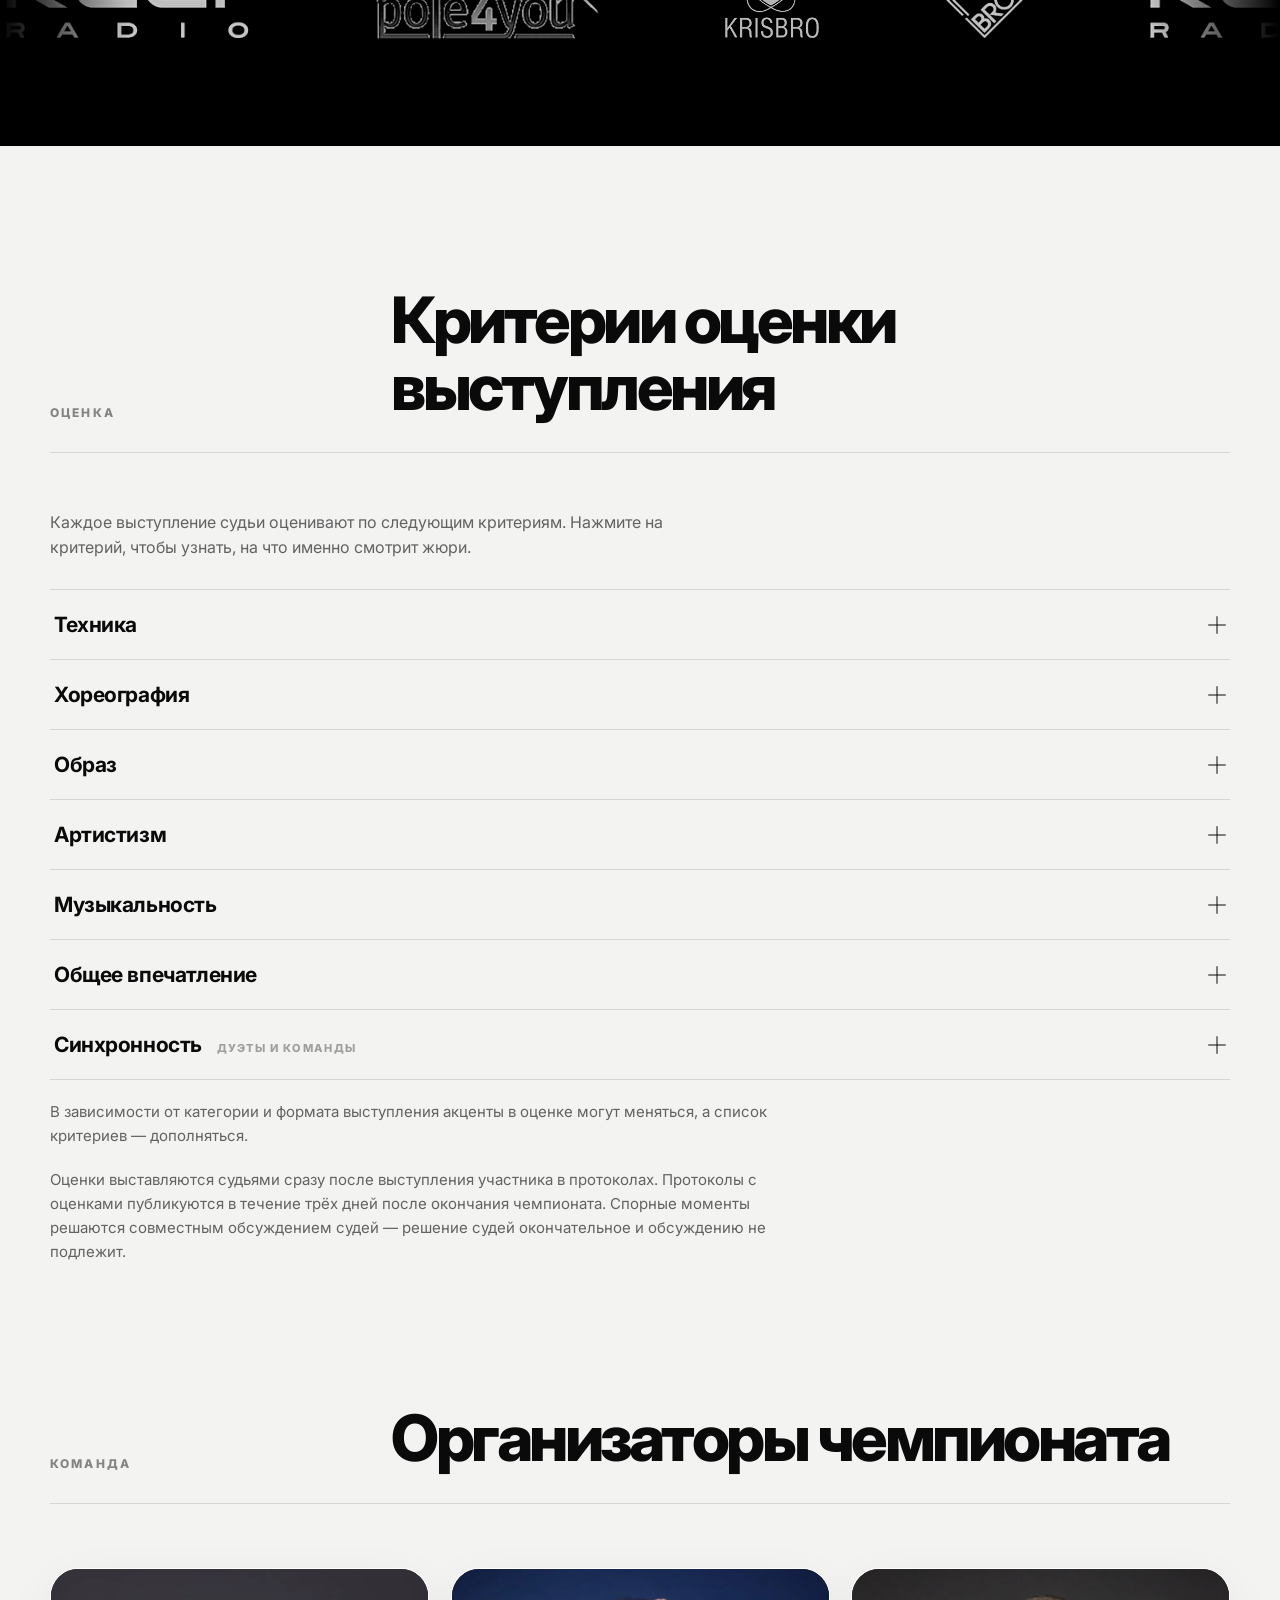
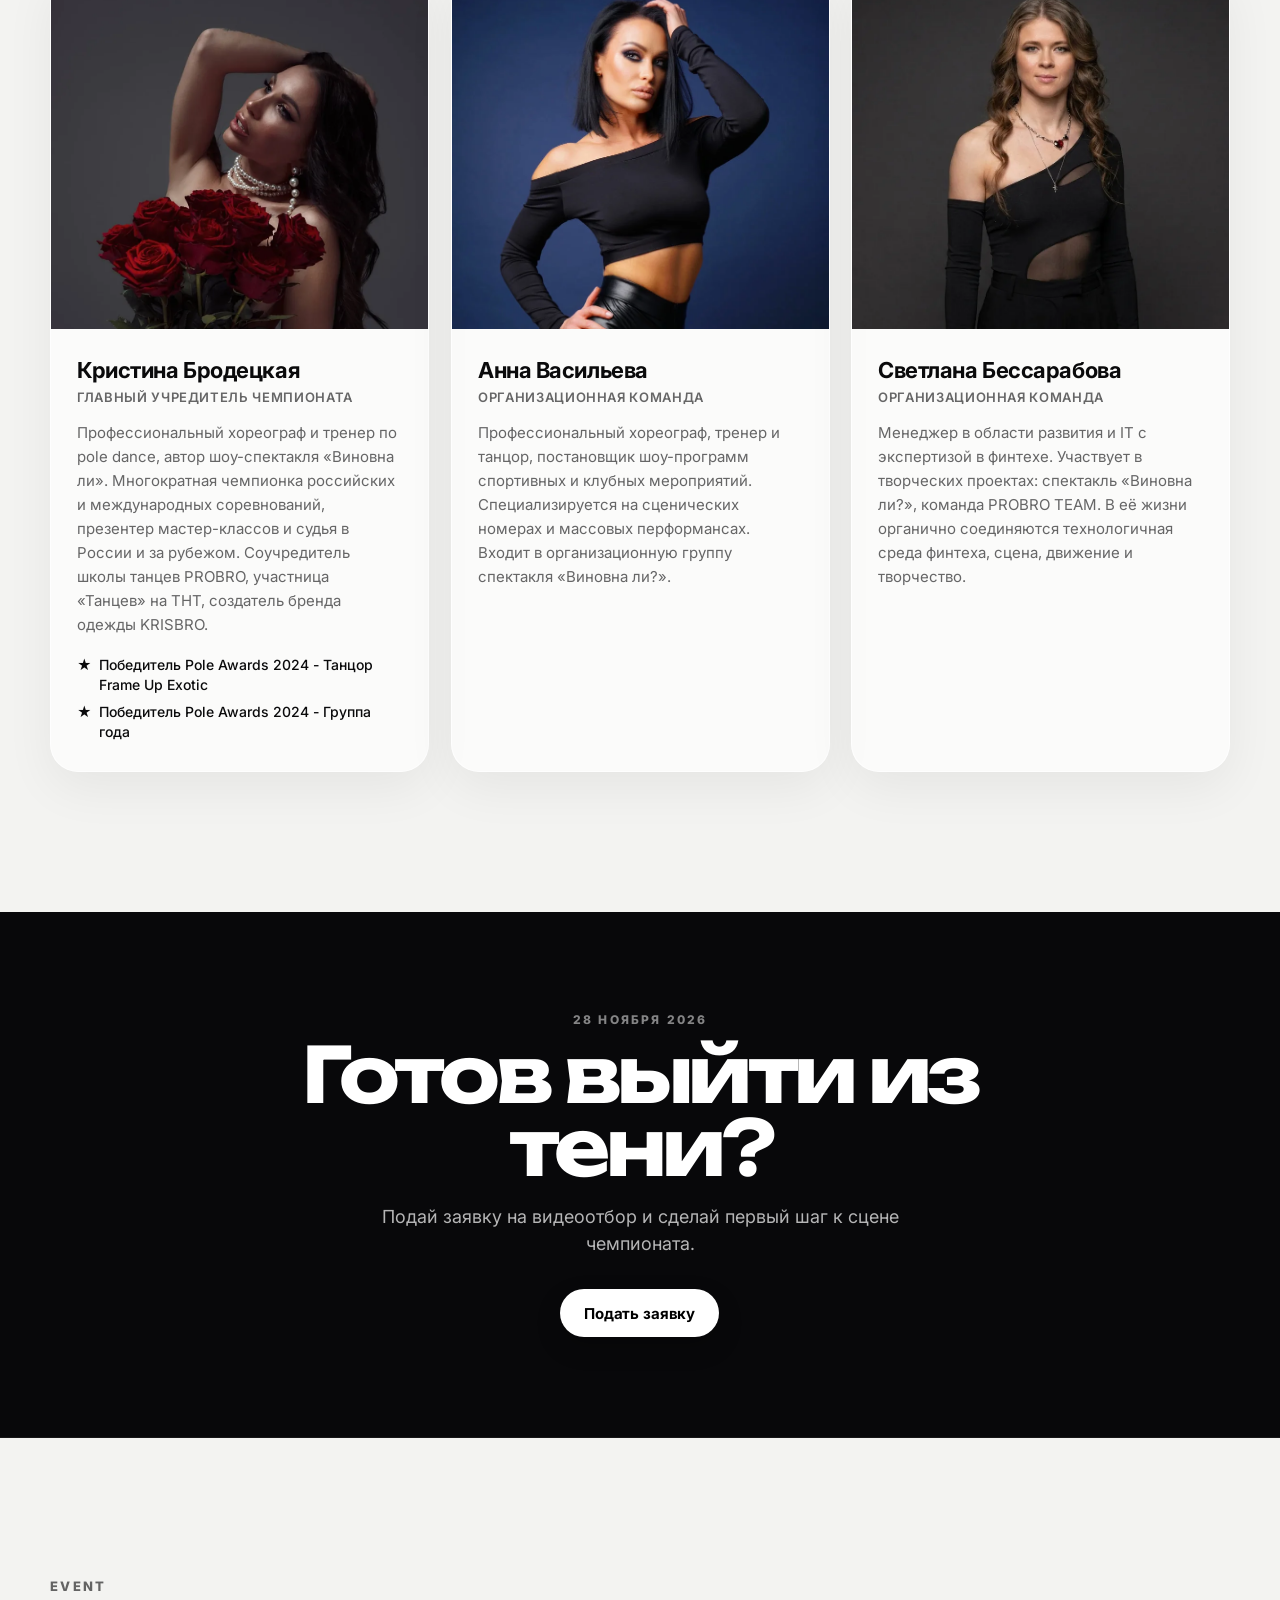
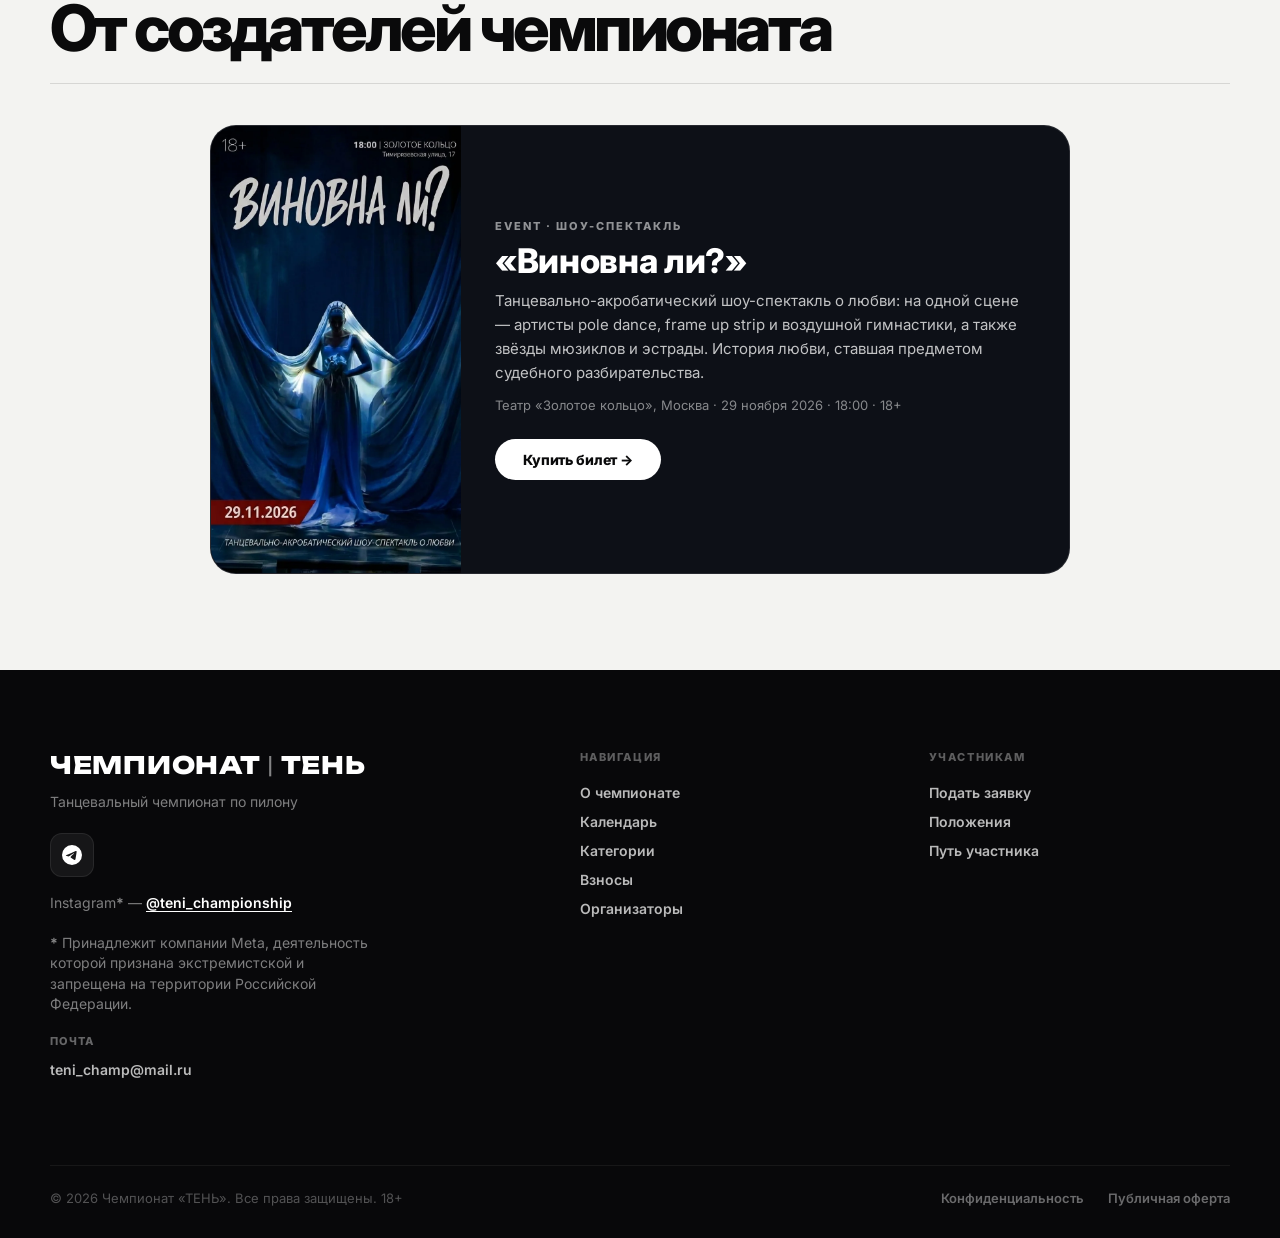
==== commit 5f382309: "Point the show promo at vinovnalishow.ru so Yandex can find the new domain. Co-authored-by: Cursor <" ====
--- a/index.html
+++ b/index.html
@@ -169,7 +169,7 @@
             <div class="event-media-placeholder">
               <div class="spotlight"></div>
               <span class="placeholder-text">Театр «Золотое кольцо»</span>
-            </div>
+        </div>
           </div>
           <div class="event-card-body">
             <span class="event-kicker">дата и площадка / театр</span>
@@ -187,7 +187,7 @@
               <div class="event-footer-right">
                 <a href="tickets.html" class="event-card-btn event-card-btn--buy">Купить билет</a>
                 <a href="https://yandex.ru/maps/?text=Москва,+ул.+Тимирязевская,+17" target="_blank" rel="noopener noreferrer" class="event-card-btn">Открыть</a>
-              </div>
+            </div>
             </div>
           </div>
         </div>
@@ -242,7 +242,7 @@
             <div class="calendar-card-feature">
               <p>Каждого участника ждет профессиональный сценический свет, звук премиум-класса, а также фото- и видеосъемка выступления.</p>
             </div>
-          </div>
+        </div>
         </div>
       </section>
 
@@ -251,14 +251,14 @@
         <div class="editorial-heading editorial-heading--label">
           <span class="section-kicker">Положения чемпионата</span>
         </div>
-        <div class="editorial-lead">
-          <ul class="clean-list">
-            <li>Чемпионат проводится в формате 18+.</li>
+          <div class="editorial-lead">
+            <ul class="clean-list">
+              <li>Чемпионат проводится в формате 18+.</li>
             <li>Участие в категории возможно только после прохождения видеоотбора.</li>
             <li>Взнос за видеоотбор и взнос за участие не возвращаются.</li>
-            <li>Реквизит, декорации и помощники согласуются заранее.</li>
-            <li>Костюм и номер должны соответствовать сценической этике и безопасности.</li>
-          </ul>
+              <li>Реквизит, декорации и помощники согласуются заранее.</li>
+              <li>Костюм и номер должны соответствовать сценической этике и безопасности.</li>
+            </ul>
           <a class="btn btn-dark" href="rules.html">Открыть положения</a>
         </div>
       </section>
@@ -714,10 +714,10 @@
       <!-- Финальный CTA -->
       <section class="final-cta">
         <div class="final-cta-content">
-          <span class="section-kicker">28 ноября 2026</span>
-          <h2>Готов выйти из тени?</h2>
-          <p>Подай заявку на видеоотбор и сделай первый шаг к сцене чемпионата.</p>
-          <a class="btn btn-light" href="apply.html">Подать заявку</a>
+        <span class="section-kicker">28 ноября 2026</span>
+        <h2>Готов выйти из тени?</h2>
+        <p>Подай заявку на видеоотбор и сделай первый шаг к сцене чемпионата.</p>
+        <a class="btn btn-light" href="apply.html">Подать заявку</a>
         </div>
       </section>
 
@@ -727,7 +727,7 @@
           <span class="section-kicker">Event</span>
           <h2>От создателей чемпионата</h2>
         </div>
-        <a class="promo-card" href="https://vinovnali.ru/" target="_blank" rel="noopener noreferrer">
+        <a class="promo-card" href="https://vinovnalishow.ru/" target="_blank" rel="noopener noreferrer">
           <div class="promo-card-media">
             <img src="assets/webp/vinovnali.webp?v=20260710a" alt="Шоу-спектакль «Виновна ли?» — театр «Золотое кольцо», 29 ноября 2026" loading="lazy">
           </div>
@@ -744,8 +744,8 @@
       <!-- Footer -->
       <footer class="site-footer">
         <div class="footer-container">
-          <div class="footer-grid">
-            <div class="footer-brand">
+        <div class="footer-grid">
+          <div class="footer-brand">
               <span class="footer-logo">ЧЕМПИОНАТ <span class="footer-logo-sep">|</span> ТЕНЬ</span>
               <p>Танцевальный чемпионат по пилону</p>
               <div class="footer-socials">
@@ -761,20 +761,20 @@
                 <span class="footer-contact-label">Почта</span>
                 <p class="footer-email"><a href="mailto:teni_champ@mail.ru">teni_champ@mail.ru</a></p>
               </div>
-            </div>
+          </div>
             
-            <div class="footer-col">
-              <h4>Навигация</h4>
-              <a href="#about">О чемпионате</a>
-              <a href="#calendar">Календарь</a>
+          <div class="footer-col">
+            <h4>Навигация</h4>
+            <a href="#about">О чемпионате</a>
+            <a href="#calendar">Календарь</a>
               <a href="#categories">Категории</a>
               <a href="#fees">Взносы</a>
               <a href="#team">Организаторы</a>
-            </div>
+          </div>
             
-            <div class="footer-col">
+          <div class="footer-col">
               <h4>Участникам</h4>
-              <a href="apply.html">Подать заявку</a>
+            <a href="apply.html">Подать заявку</a>
               <a href="rules.html">Положения</a>
               <a href="#path">Путь участника</a>
             </div>
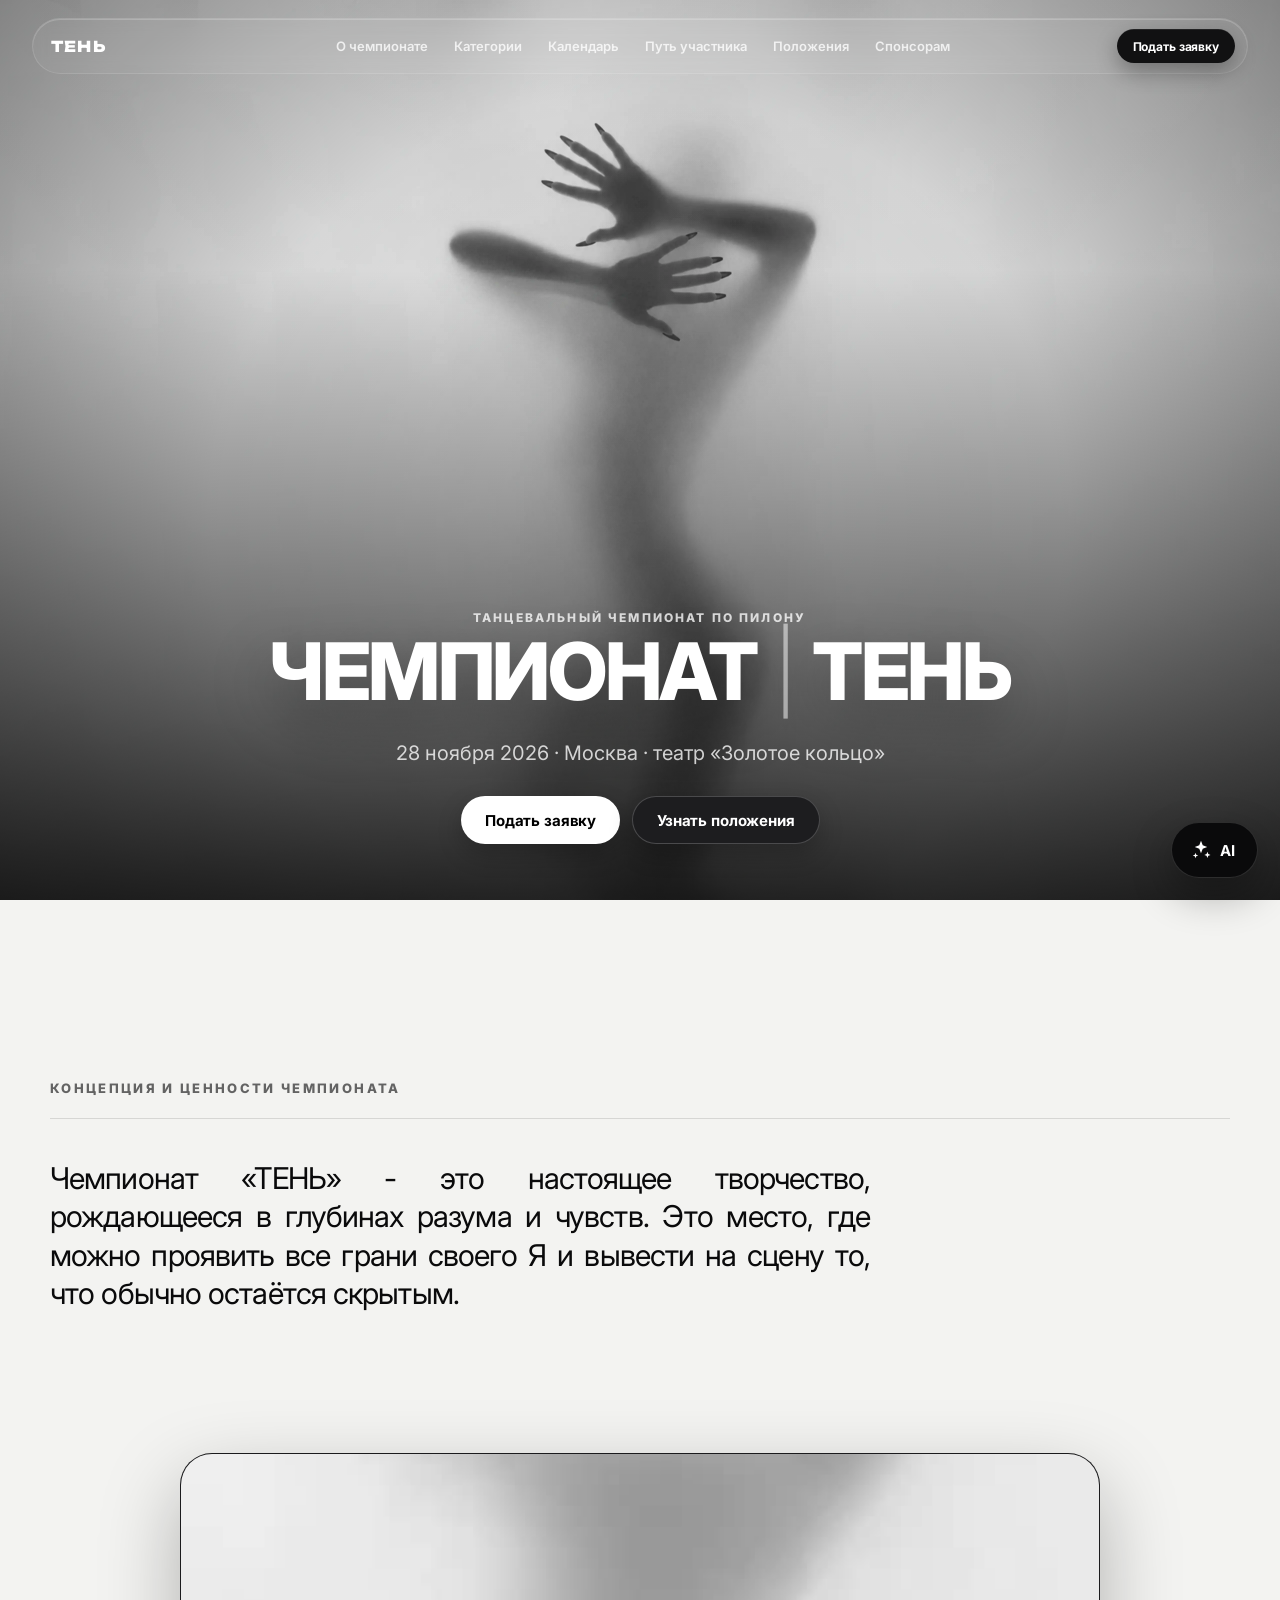
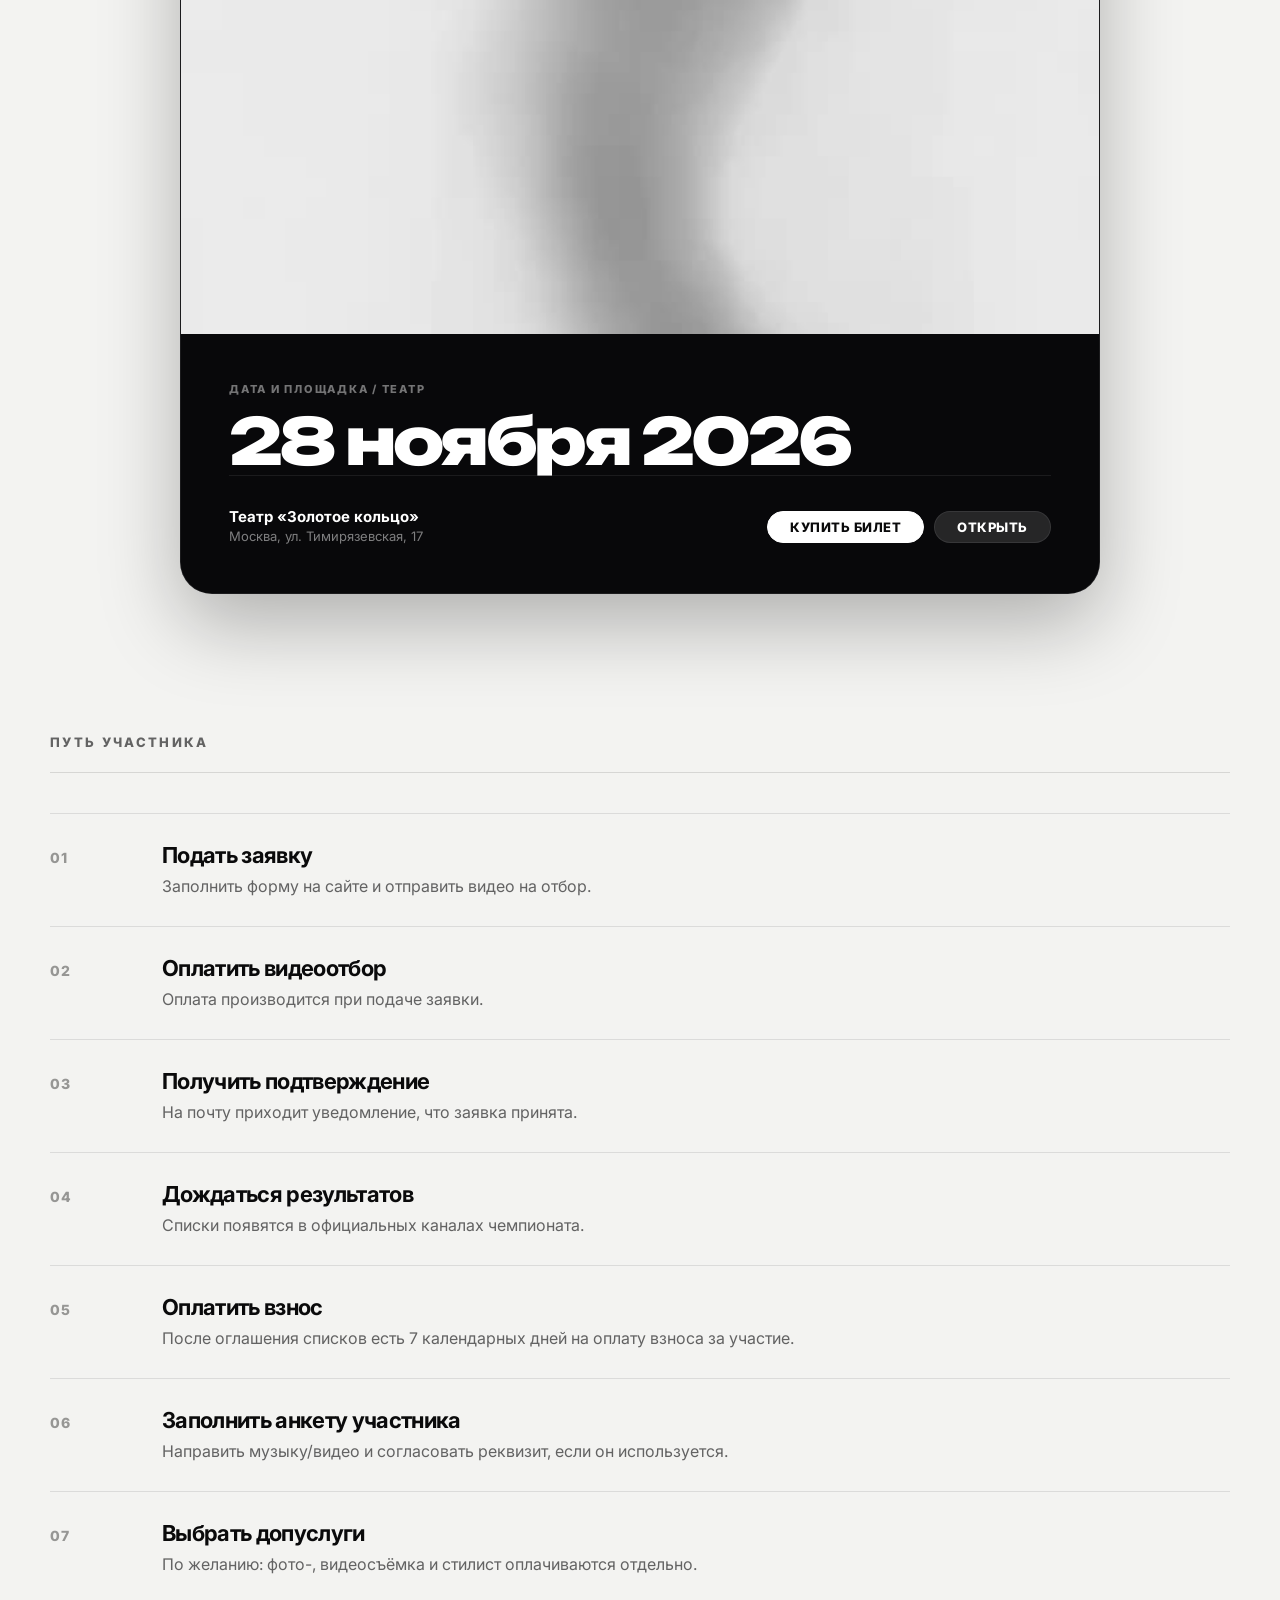
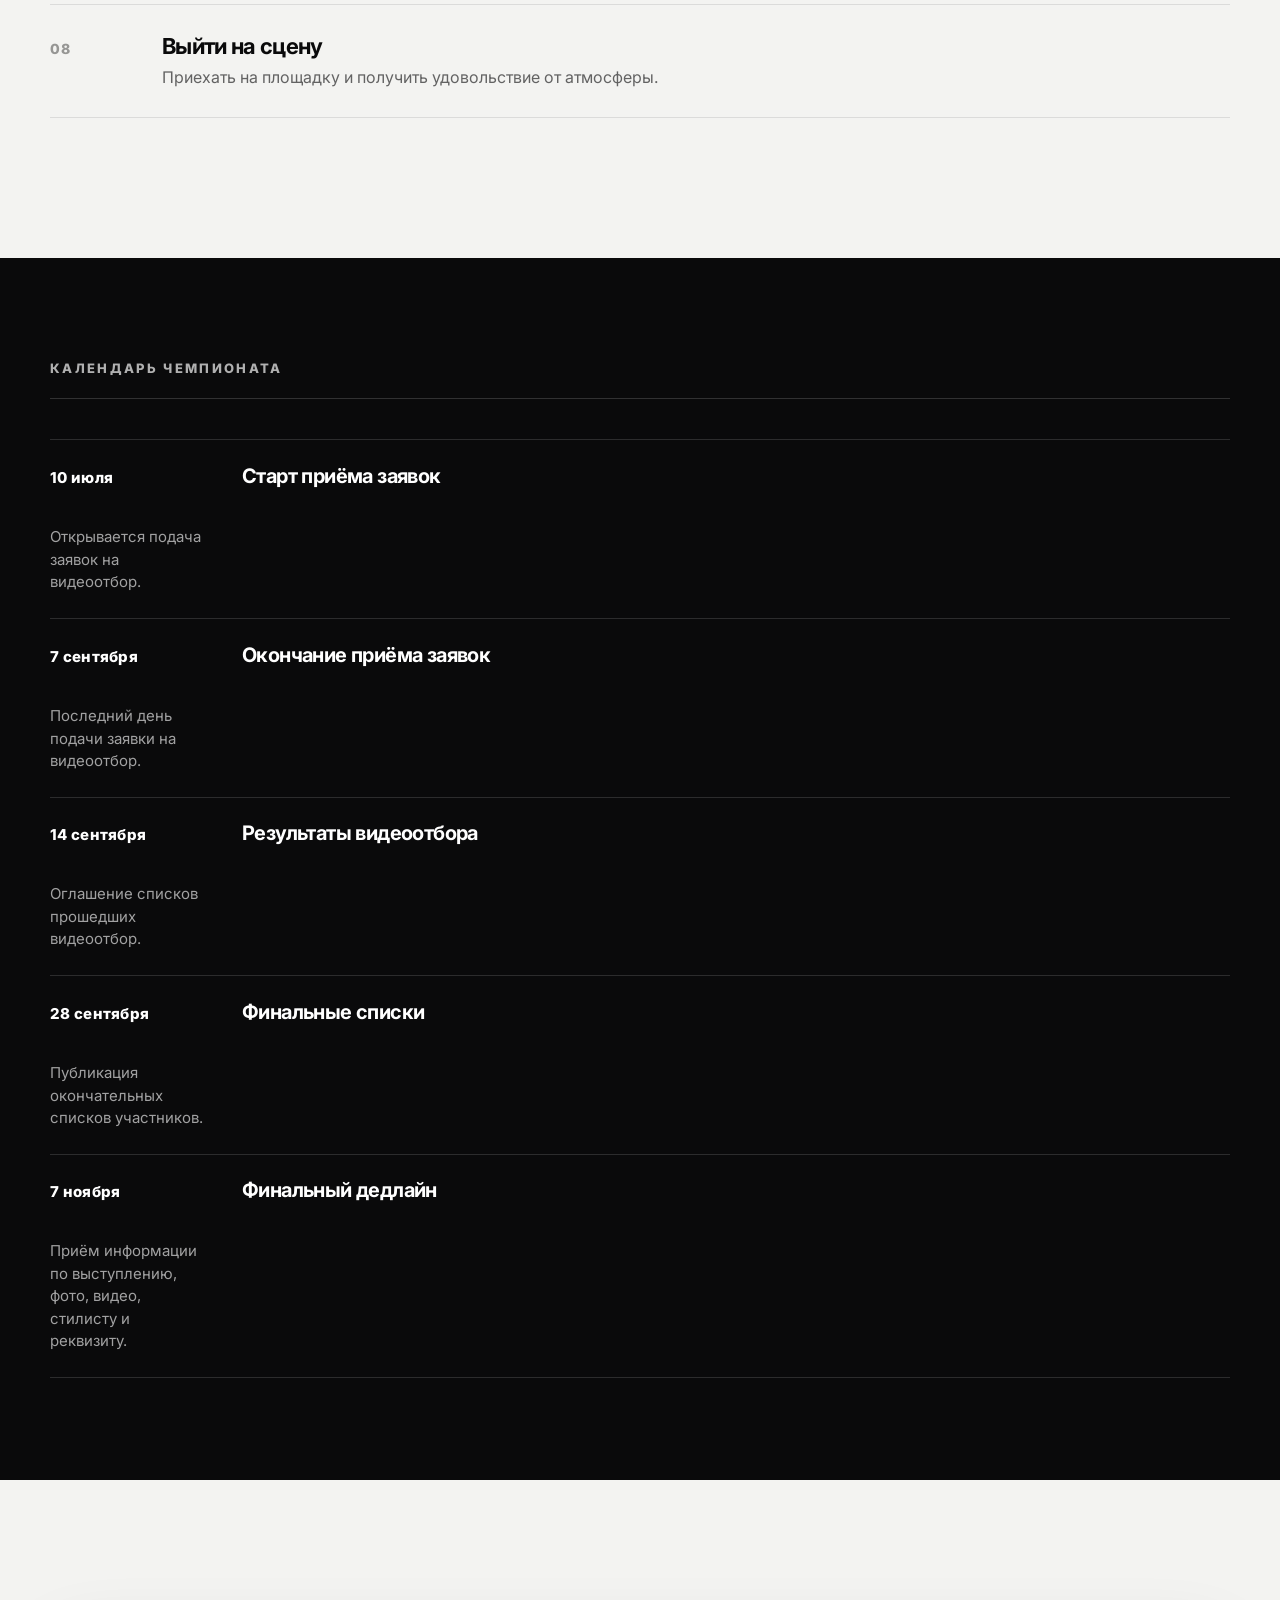
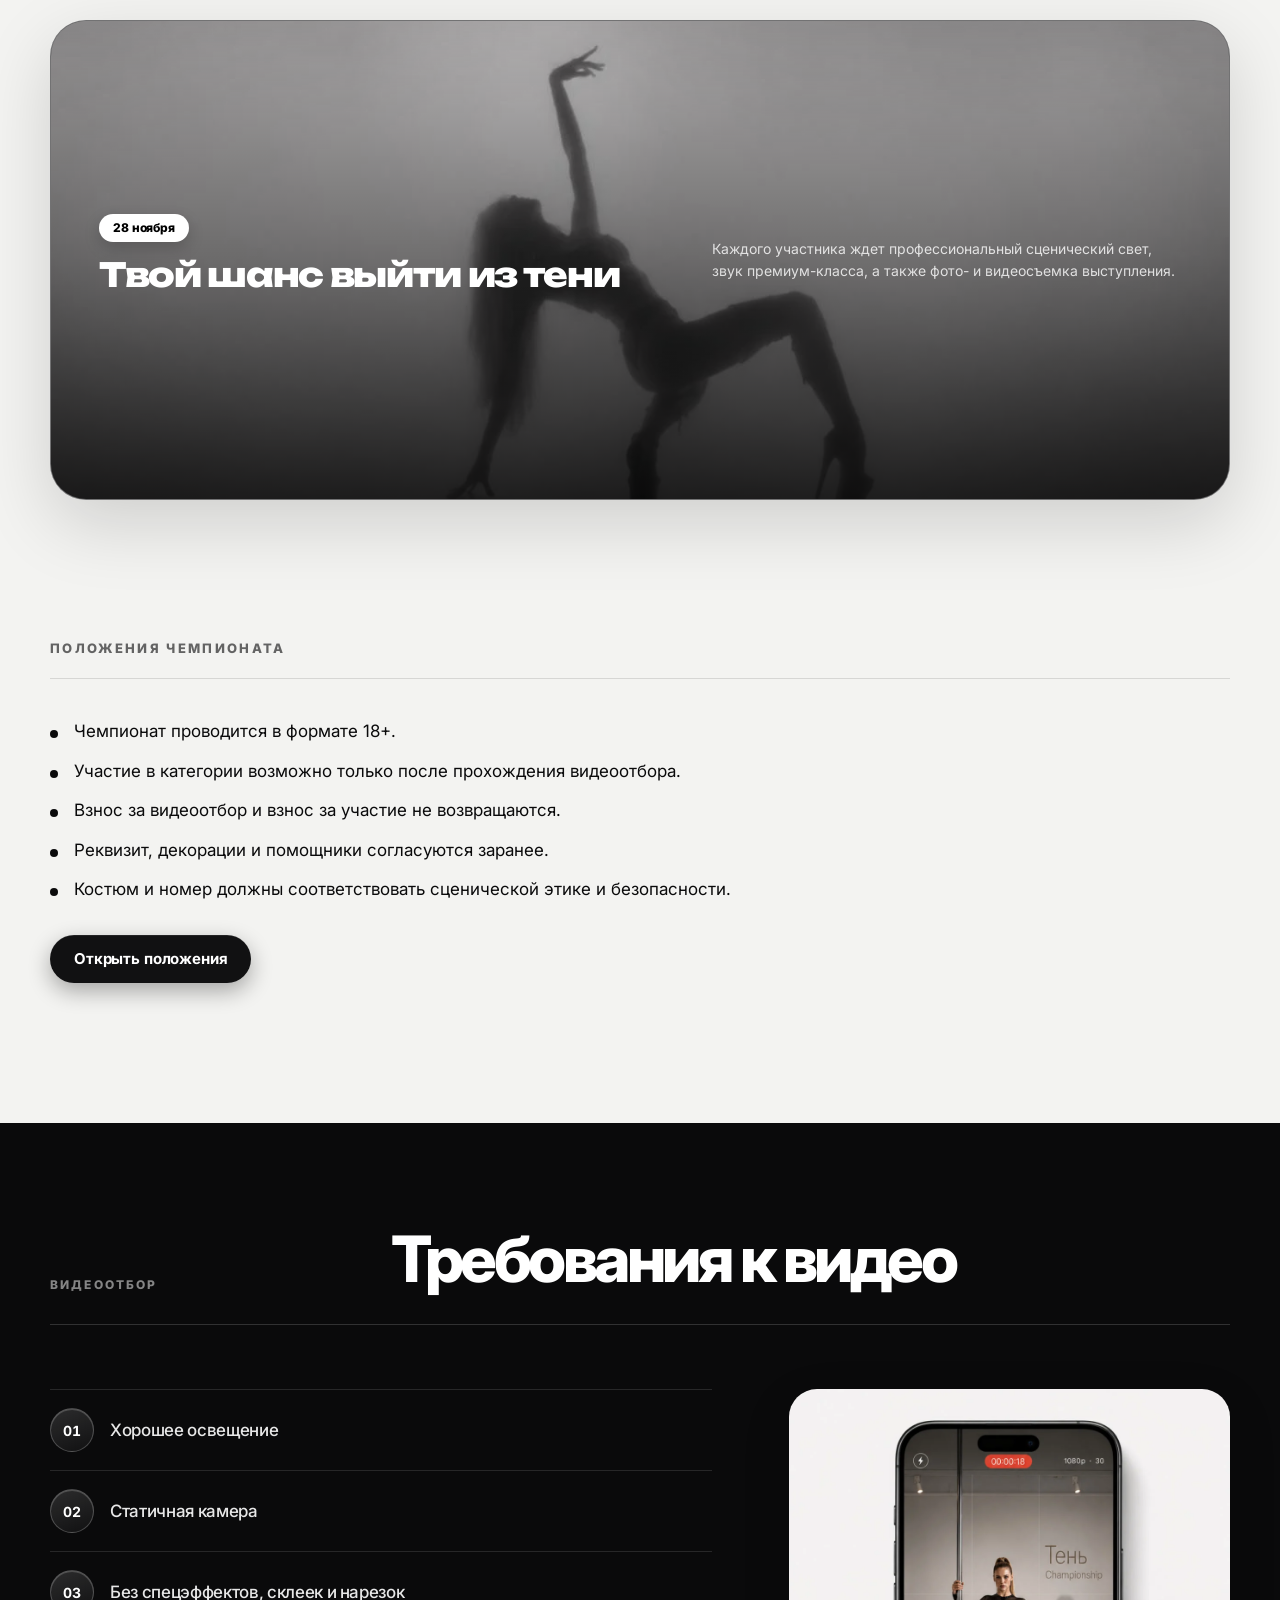
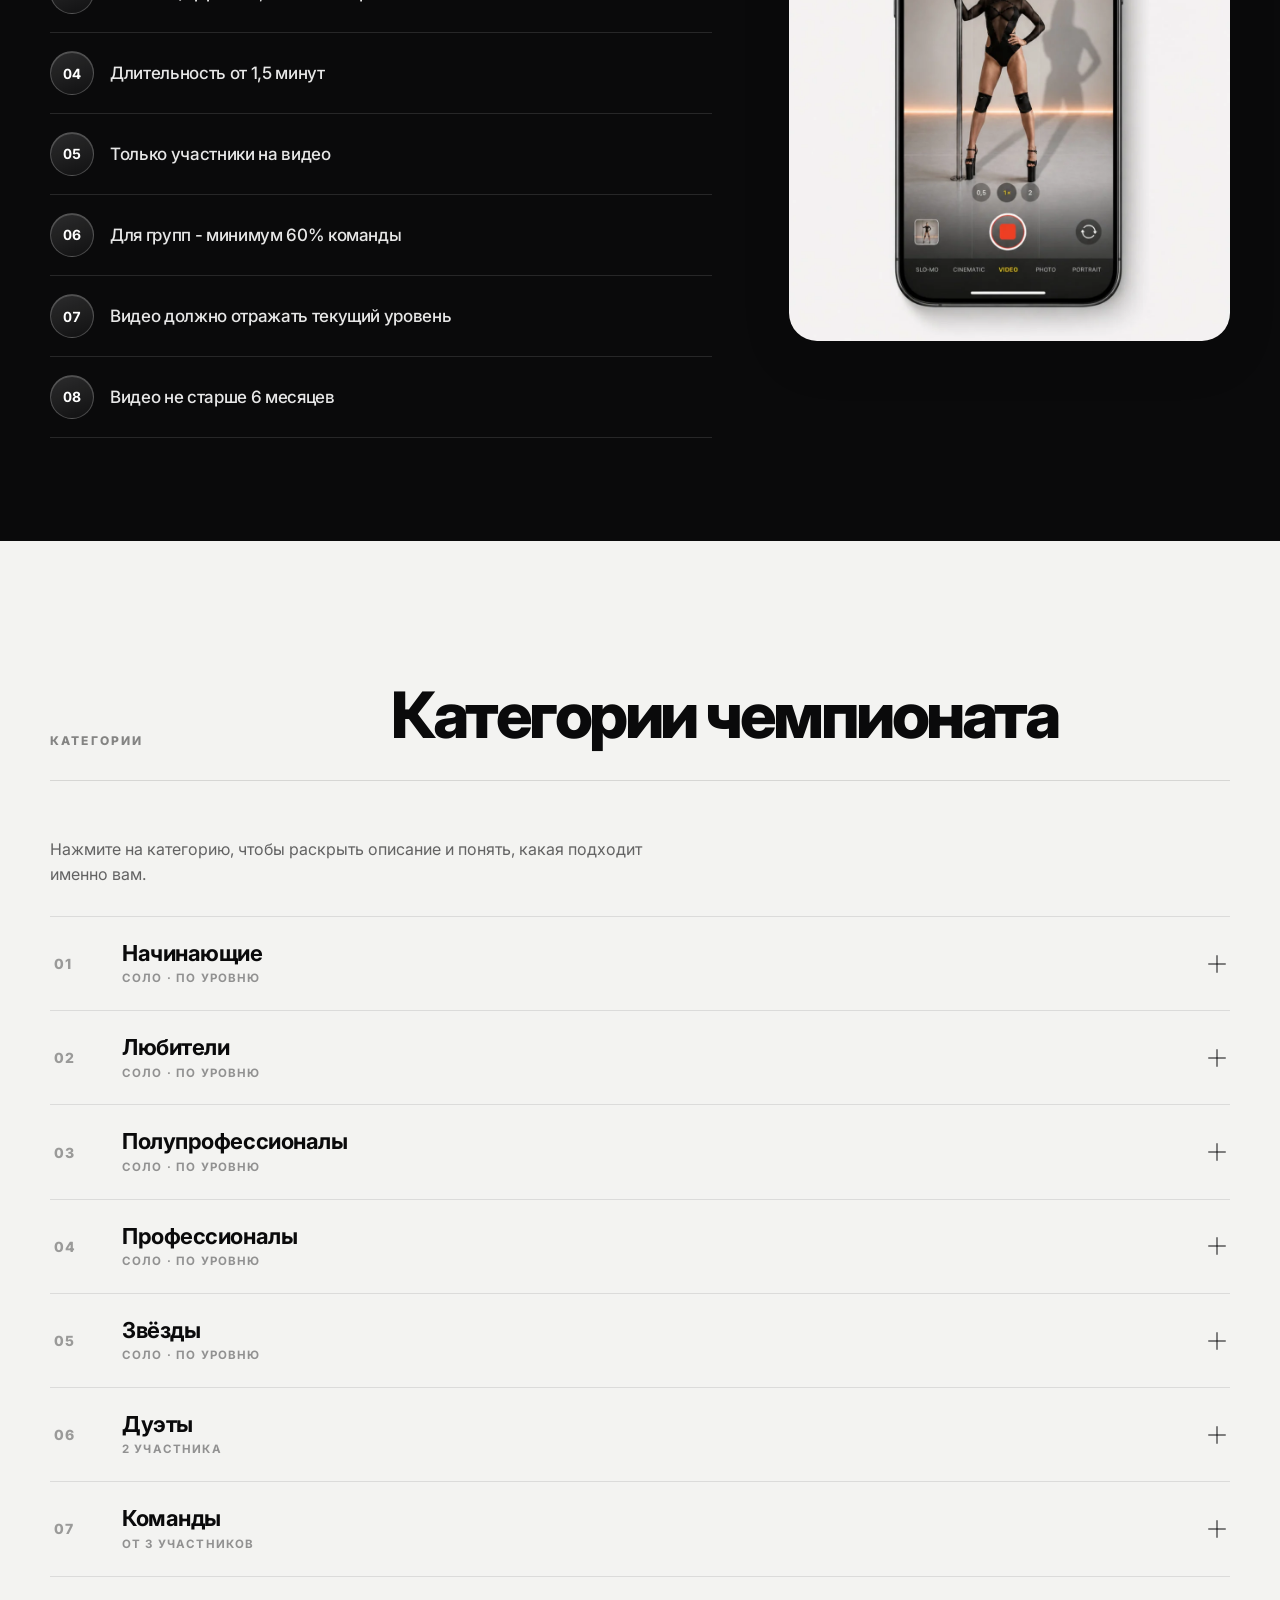
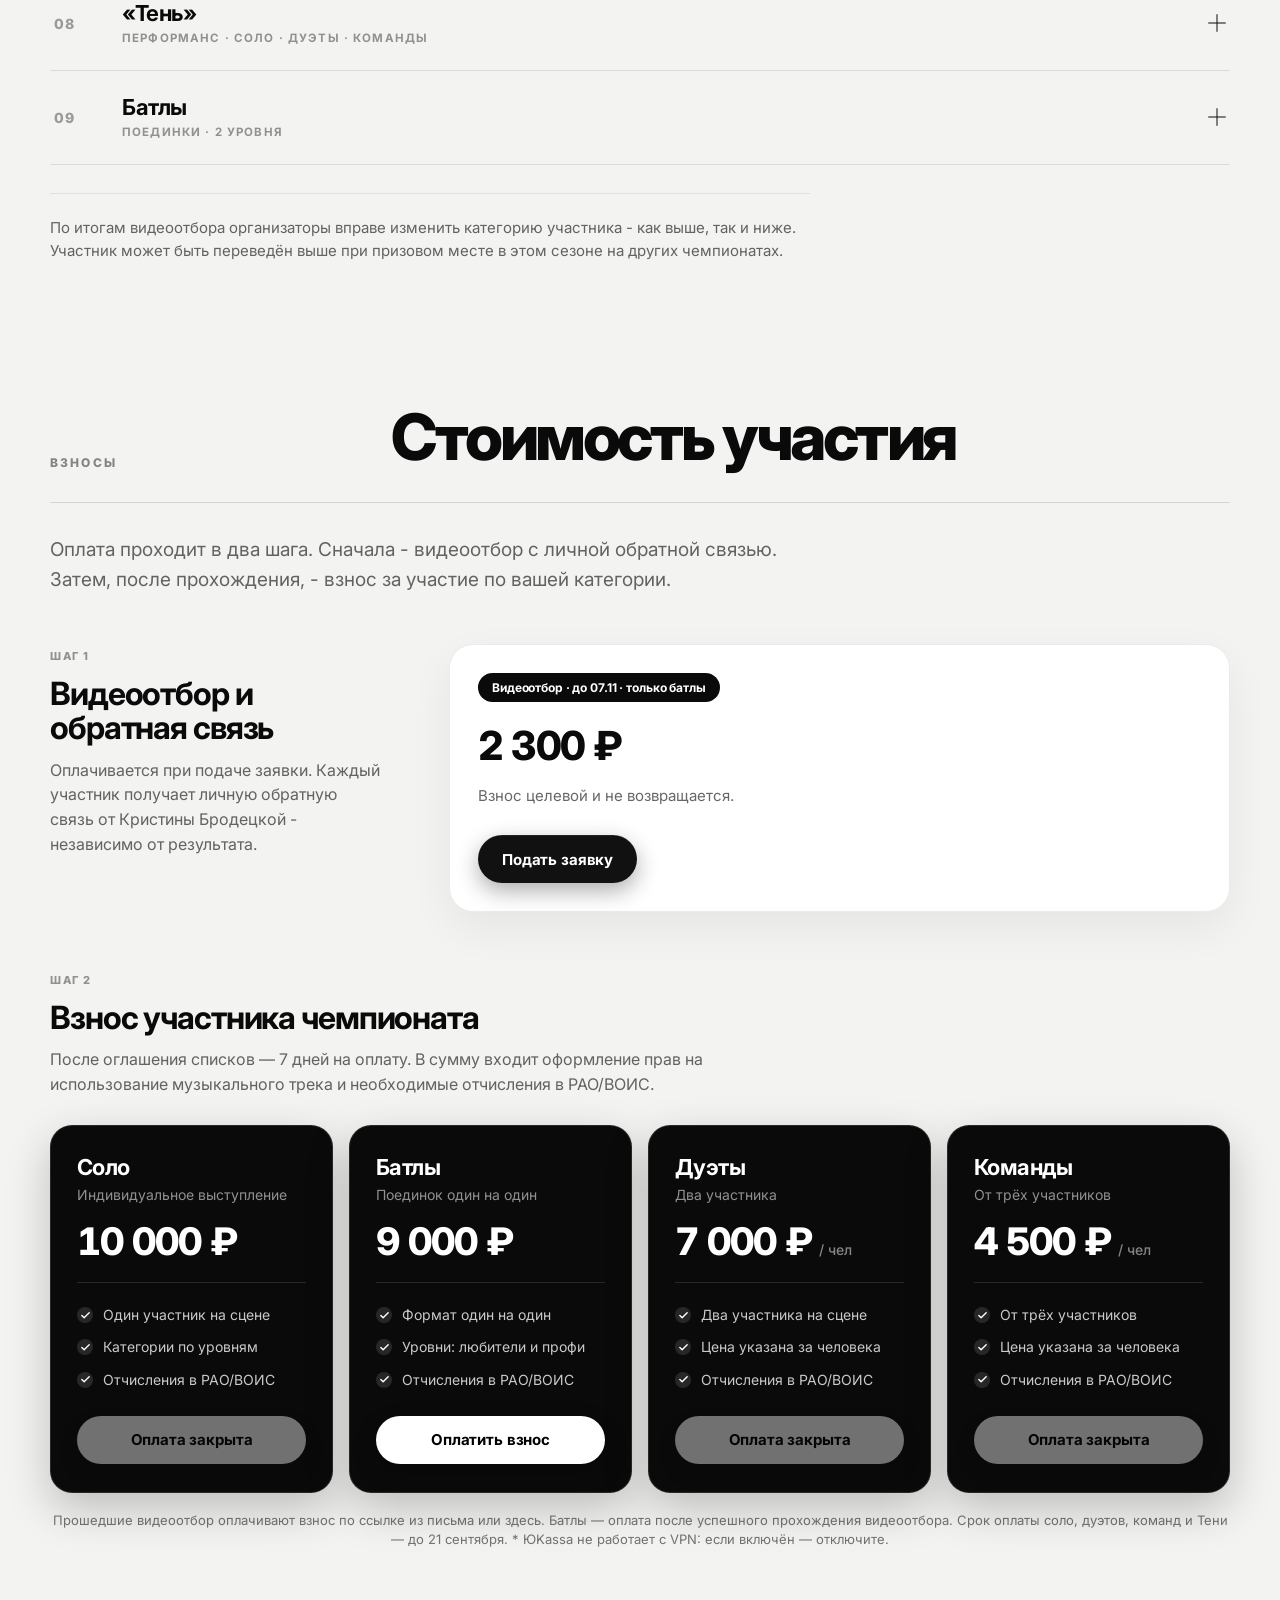
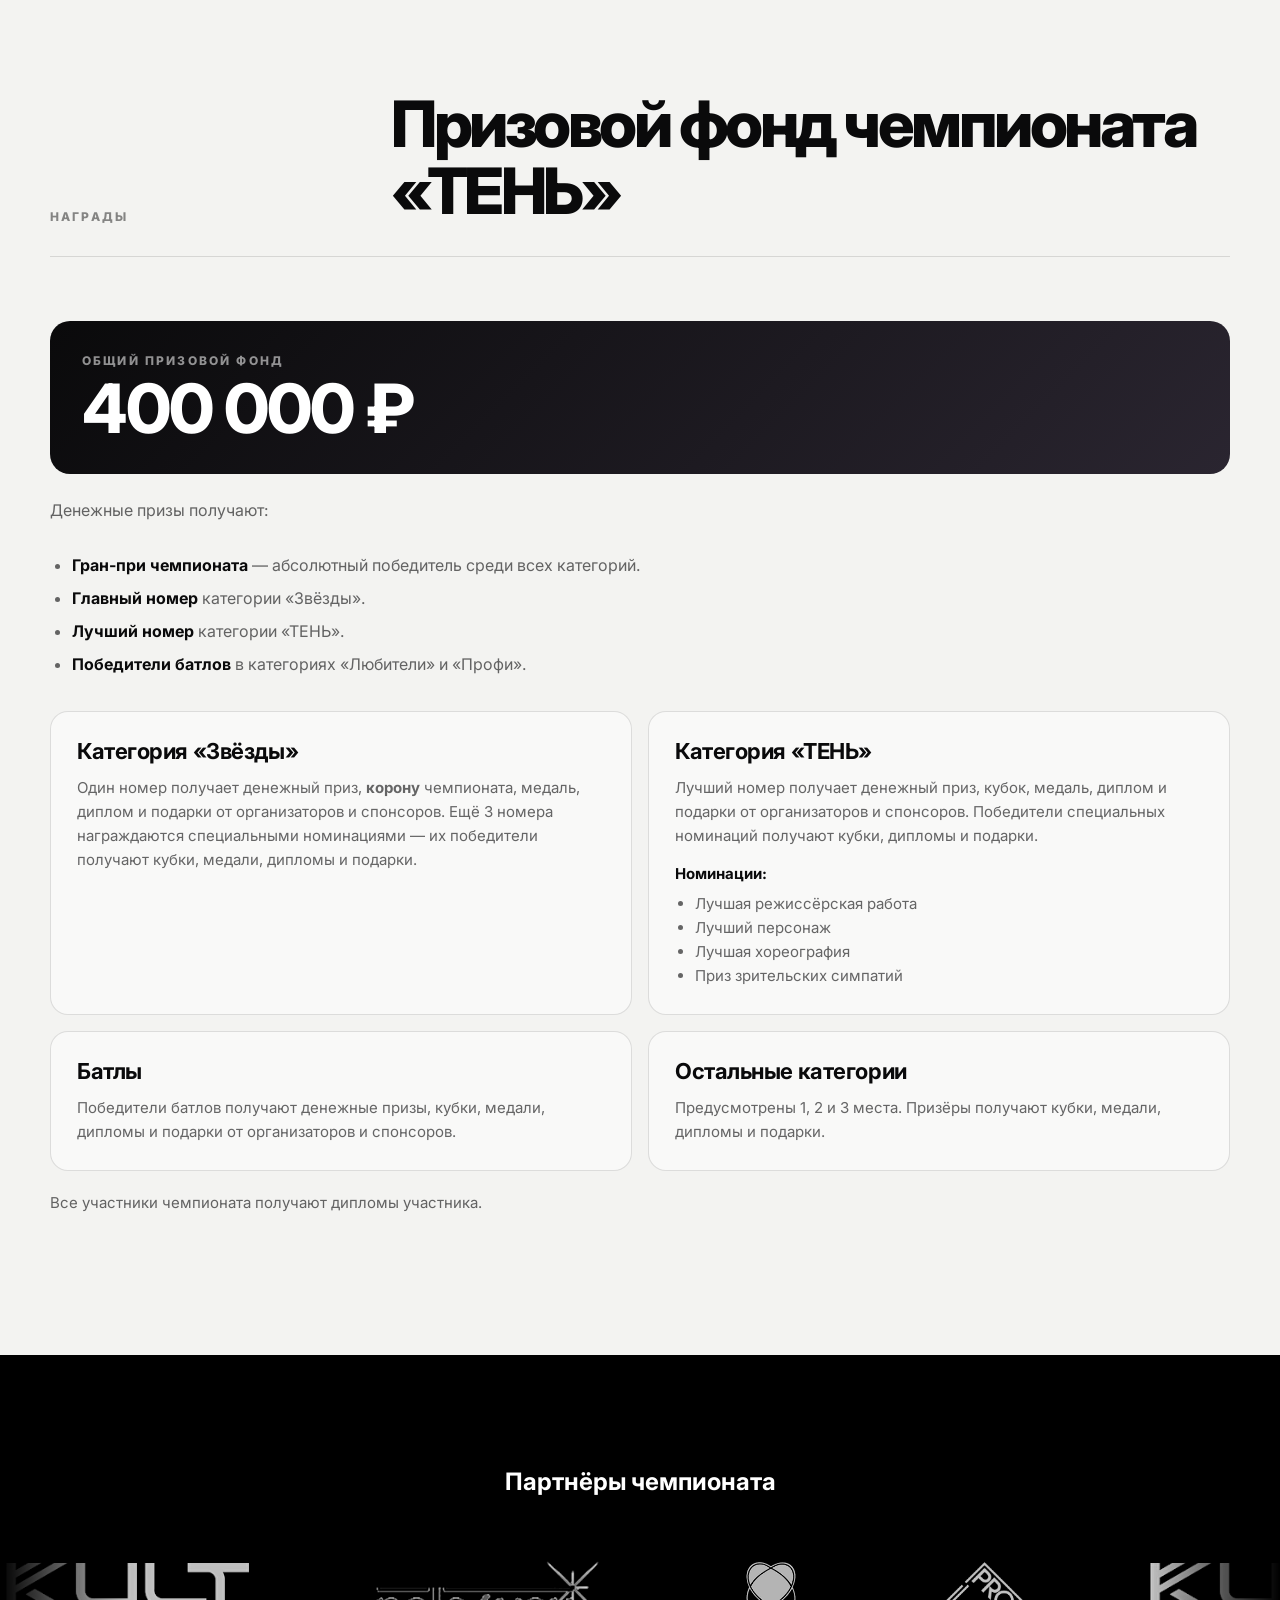
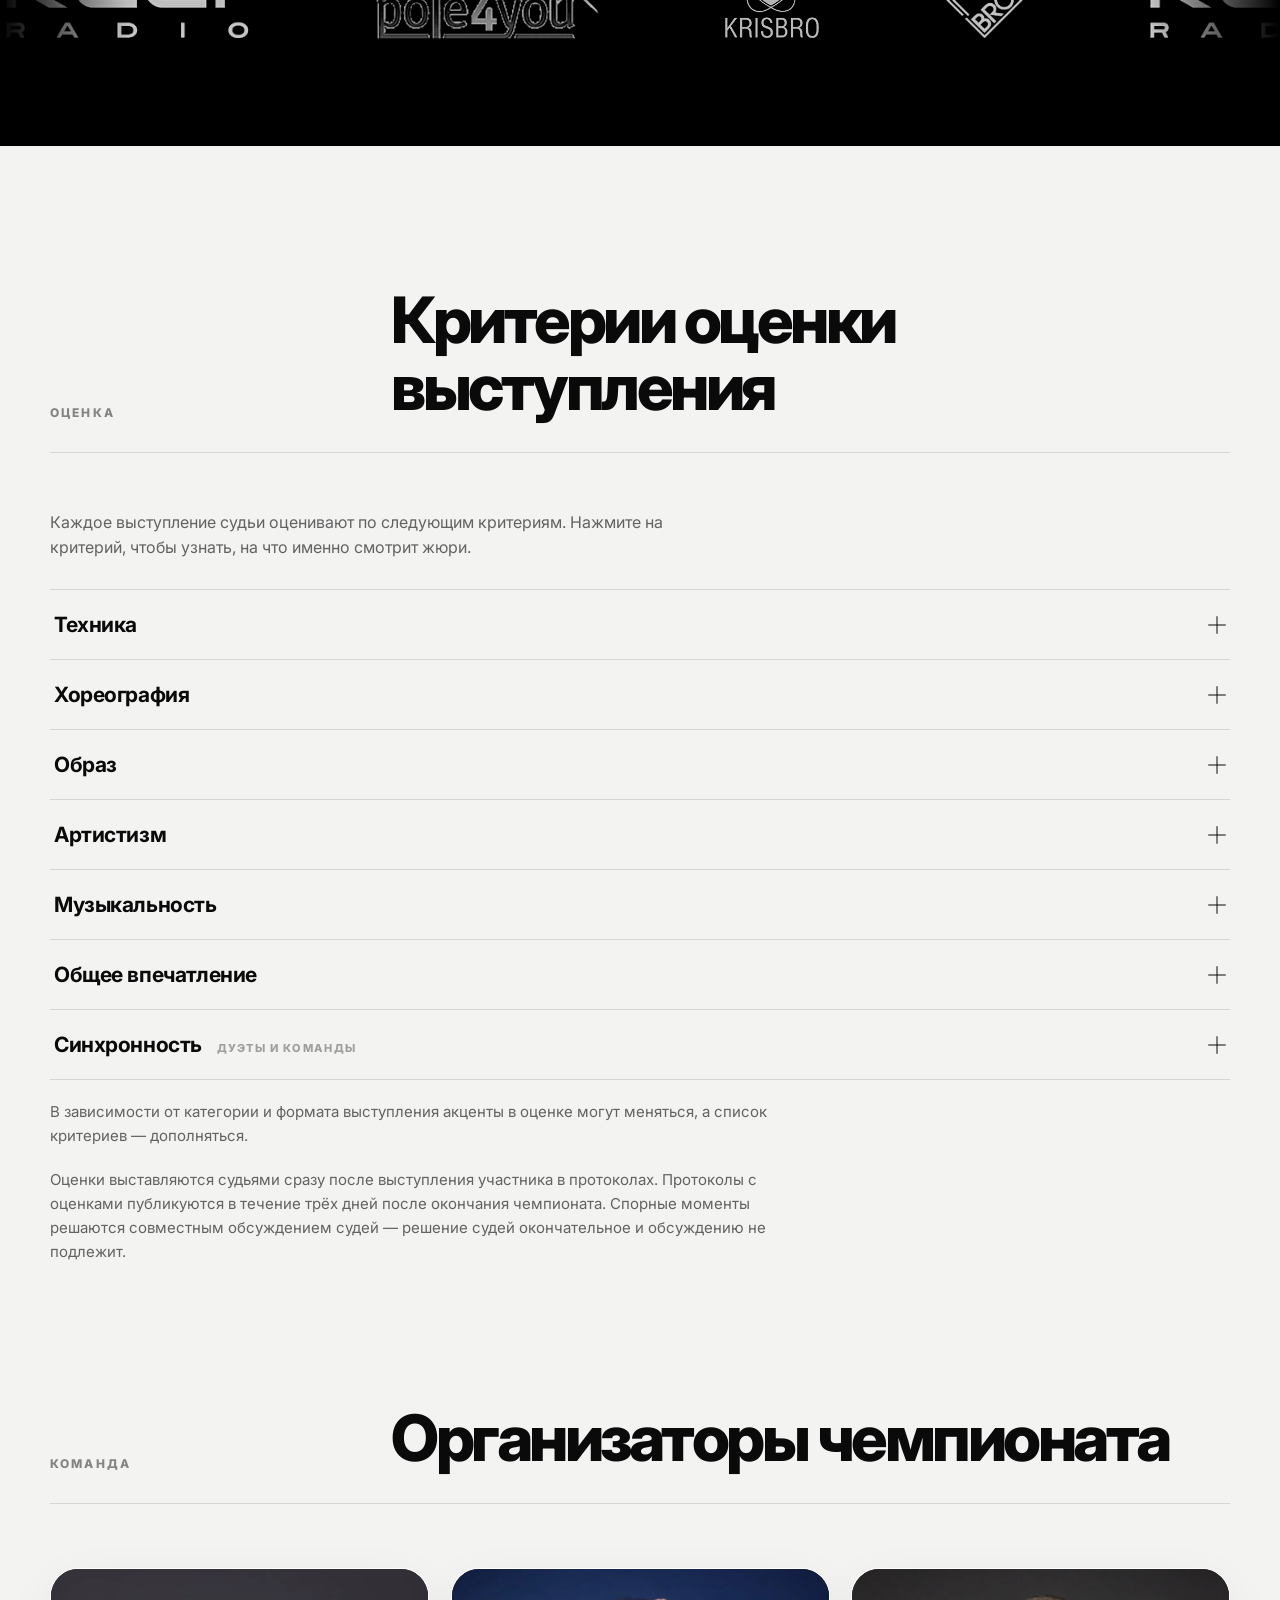
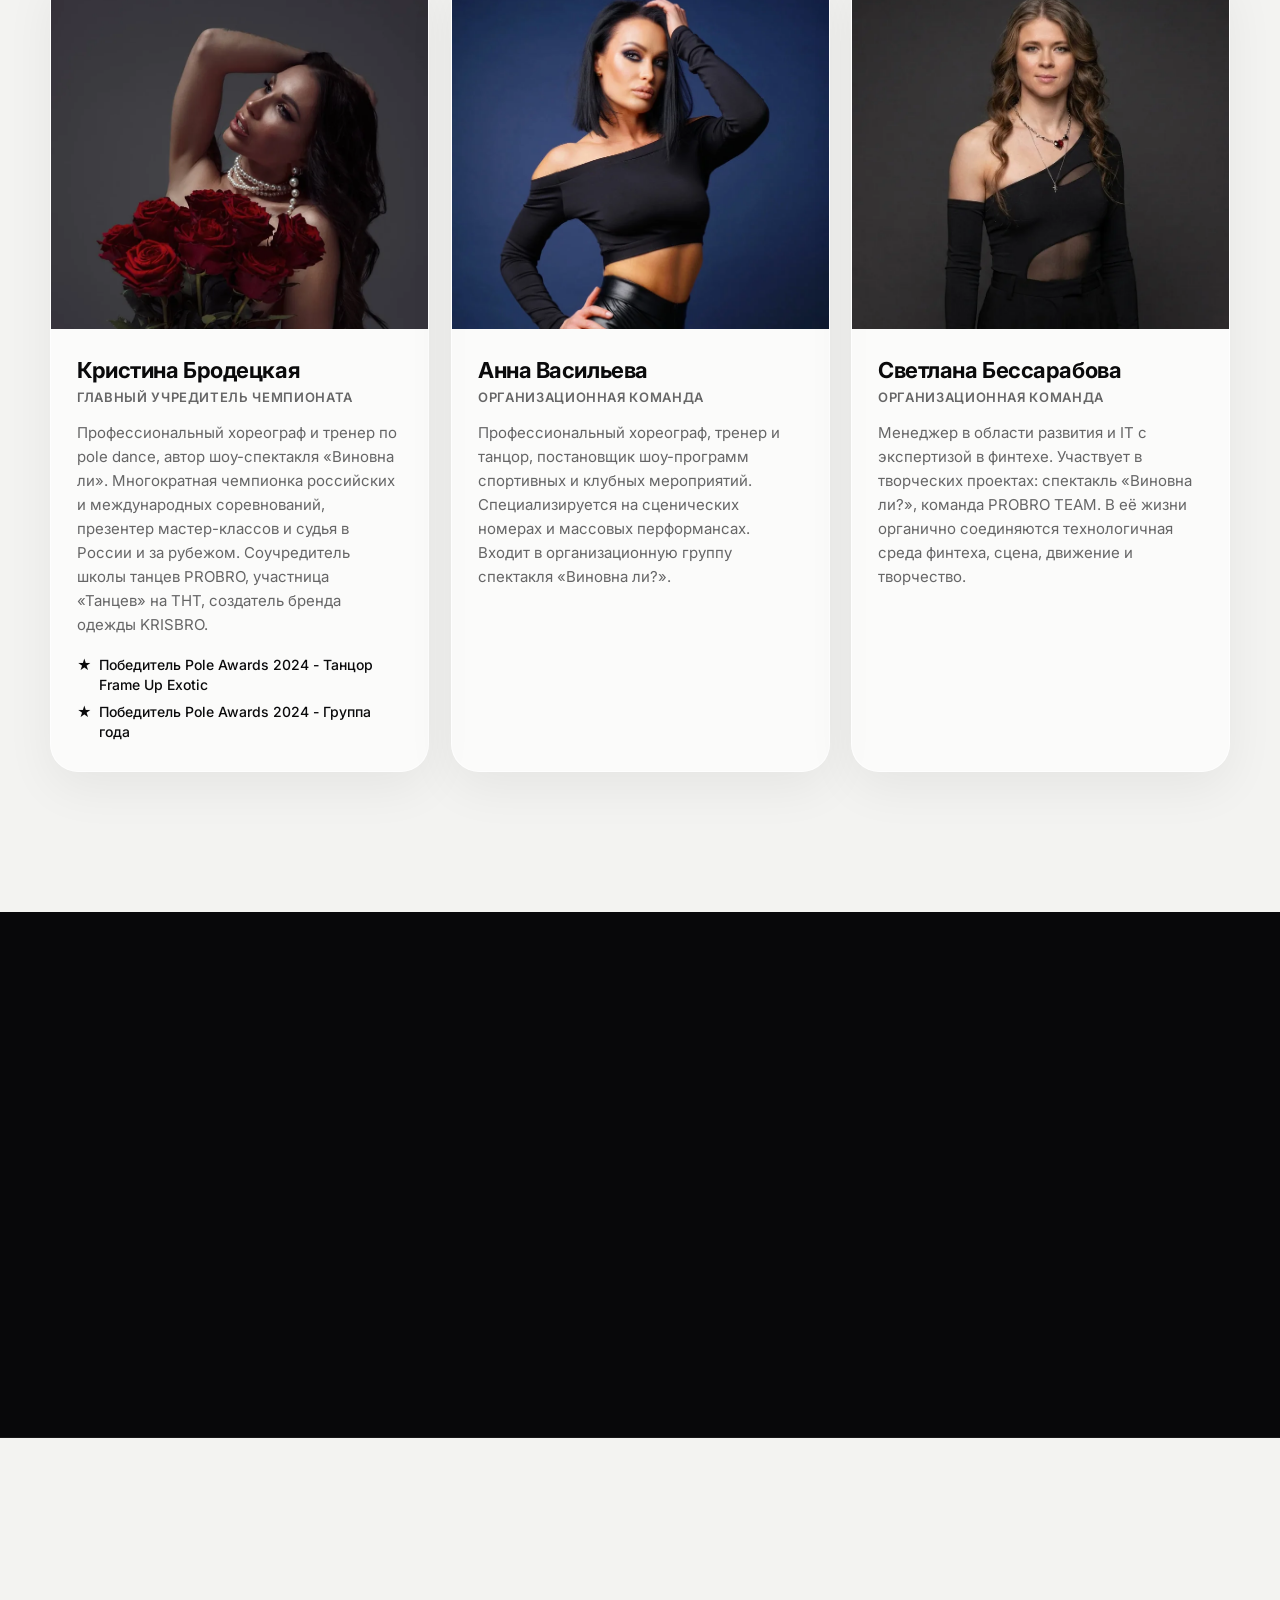
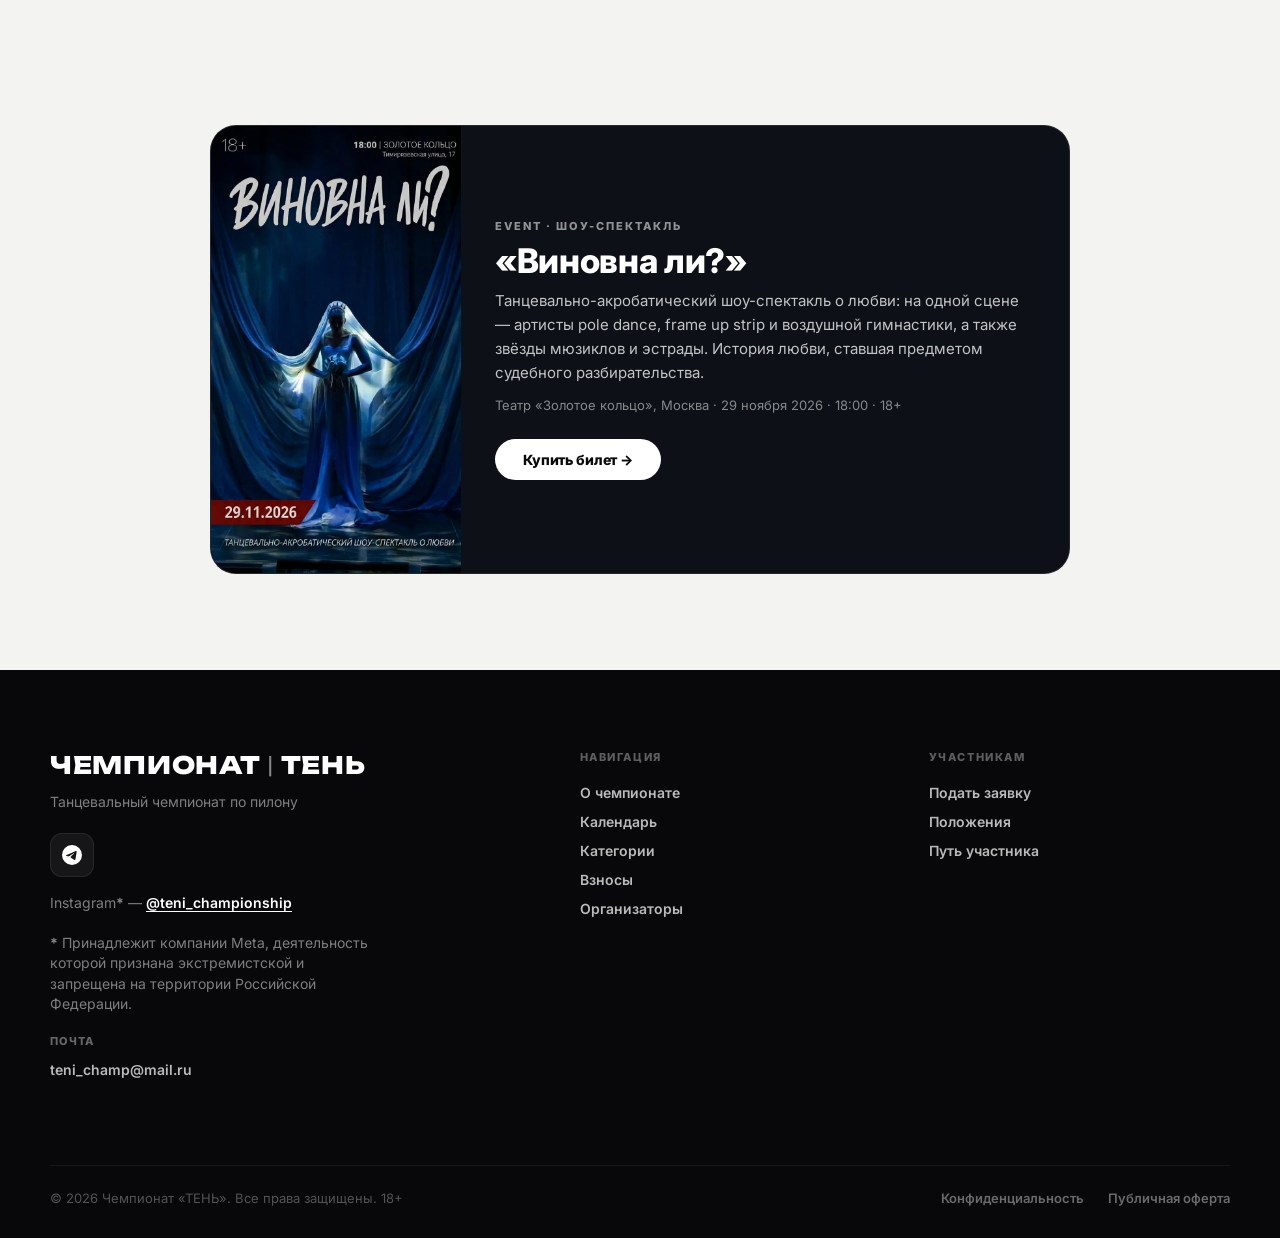
==== commit d7a15f99: "Open battle registration and payments Co-authored-by: Cursor <cursoragent@cursor.com>" ====
--- a/index.html
+++ b/index.html
@@ -469,7 +469,7 @@
               <p>Оплачивается при подаче заявки. Каждый участник получает личную обратную связь от Кристины Бродецкой - независимо от результата.</p>
             </div>
             <div class="price-card price-card-accent">
-              <span class="price-badge">Видеоотбор · до 07.09</span>
+              <span class="price-badge">Видеоотбор · до 07.11 · только батлы</span>
               <div class="price-amount">
                 <span class="price-now">2 300 ₽</span>
               </div>
@@ -498,7 +498,7 @@
                   <li>Категории по уровням</li>
                   <li>Отчисления в РАО/ВОИС</li>
                 </ul>
-                <a class="btn btn-light plan-cta" href="pay.html">Оплатить взнос</a>
+                <button class="btn btn-light plan-cta is-locked" type="button" disabled>Оплата закрыта</button>
               </article>
 
               <article class="plan">
@@ -512,7 +512,7 @@
                   <li>Уровни: любители и профи</li>
                   <li>Отчисления в РАО/ВОИС</li>
                 </ul>
-                <button class="btn btn-light plan-cta is-locked" type="button" disabled>Позже</button>
+                <a class="btn btn-light plan-cta" href="pay.html">Оплатить взнос</a>
               </article>
 
               <article class="plan">
@@ -526,7 +526,7 @@
                   <li>Цена указана за человека</li>
                   <li>Отчисления в РАО/ВОИС</li>
                 </ul>
-                <a class="btn btn-light plan-cta" href="pay.html">Оплатить взнос</a>
+                <button class="btn btn-light plan-cta is-locked" type="button" disabled>Оплата закрыта</button>
               </article>
 
               <article class="plan">
@@ -540,11 +540,11 @@
                   <li>Цена указана за человека</li>
                   <li>Отчисления в РАО/ВОИС</li>
                 </ul>
-                <a class="btn btn-light plan-cta" href="pay.html">Оплатить взнос</a>
+                <button class="btn btn-light plan-cta is-locked" type="button" disabled>Оплата закрыта</button>
               </article>
             </div>
             <a class="btn plans-cta btn-dark" href="pay.html">Оплатить участие</a>
-            <p class="plans-note">Прошедшие видеоотбор оплачивают взнос по ссылке из письма или здесь. Батлы — позже, ближе к ноябрю. Срок оплаты соло, дуэтов, команд и Тени — до 21 сентября. * ЮKassa не работает с VPN: если включён — отключите.</p>
+            <p class="plans-note">Прошедшие видеоотбор оплачивают взнос по ссылке из письма или здесь. Батлы — оплата после успешного прохождения видеоотбора. Срок оплаты соло, дуэтов, команд и Тени — до 21 сентября. * ЮKassa не работает с VPN: если включён — отключите.</p>
             </div>
           </div>
         </div>
@@ -727,7 +727,7 @@
           <span class="section-kicker">Event</span>
           <h2>От создателей чемпионата</h2>
         </div>
-        <a class="promo-card" href="https://vinovnalishow.ru/" target="_blank" rel="noopener noreferrer">
+        <a class="promo-card" href="https://vinovnalishow.ru/?utm_source=shadow_championship&utm_medium=partner&utm_campaign=vinovna_li_2026&utm_content=path_block" target="_blank" rel="noopener noreferrer">
           <div class="promo-card-media">
             <img src="assets/webp/vinovnali.webp?v=20260710a" alt="Шоу-спектакль «Виновна ли?» — театр «Золотое кольцо», 29 ноября 2026" loading="lazy">
           </div>
--- a/styles.css
+++ b/styles.css
@@ -3121,6 +3121,22 @@
   text-decoration: underline;
   text-underline-offset: 2px;
 }
+.stage-name-box {
+  border: 1px solid rgba(10, 10, 11, 0.12);
+  border-radius: 18px;
+  margin-top: 18px;
+  padding: 18px;
+}
+.stage-name-box .form-section-title { margin-bottom: 10px; }
+.stage-name-box .form-section-hint { margin: 0 0 14px; }
+.stage-name-toggle {
+  align-items: flex-start;
+  display: flex !important;
+  gap: 10px;
+  margin-bottom: 14px;
+}
+.stage-name-toggle input { flex: 0 0 auto; margin-top: 3px; }
+.stage-name-toggle span { font-size: 14px; font-weight: 600; line-height: 1.4; }
 
 /* ── Категории: формат → уточнение ── */
 .format-list {
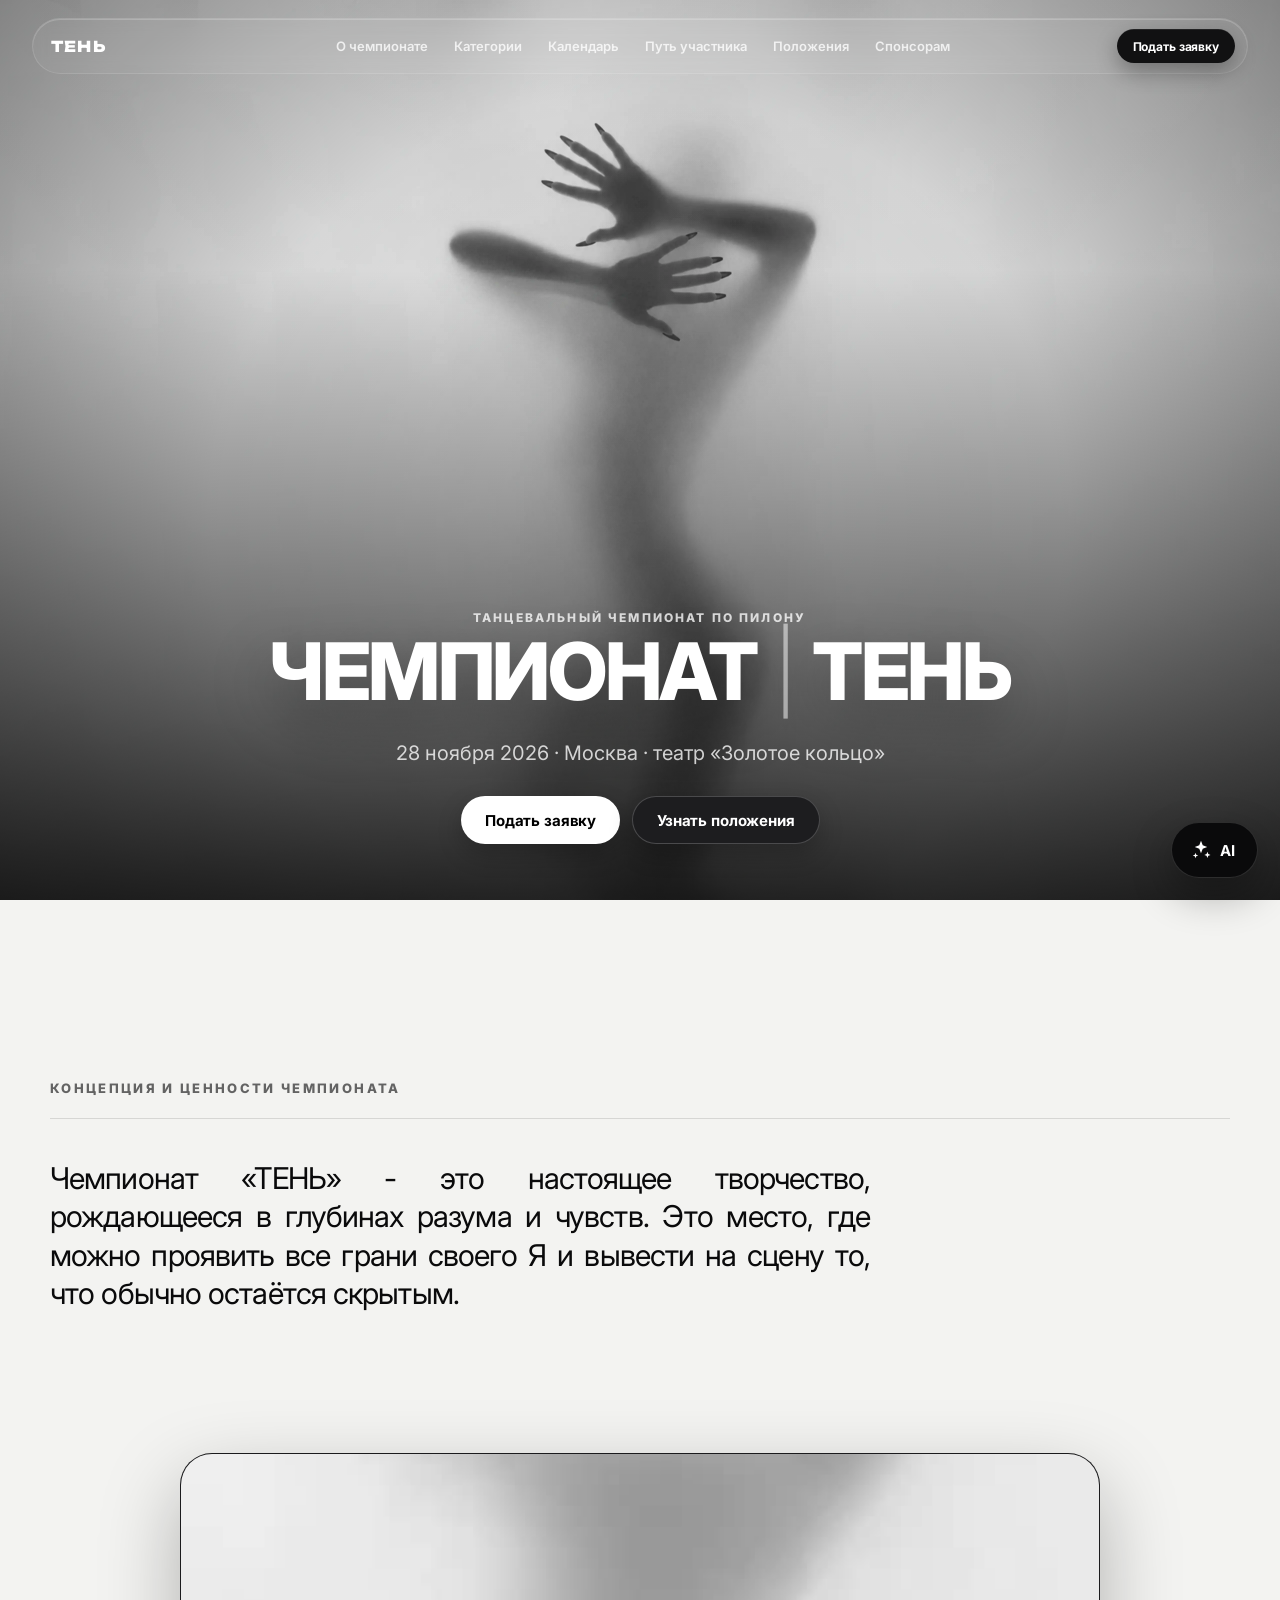
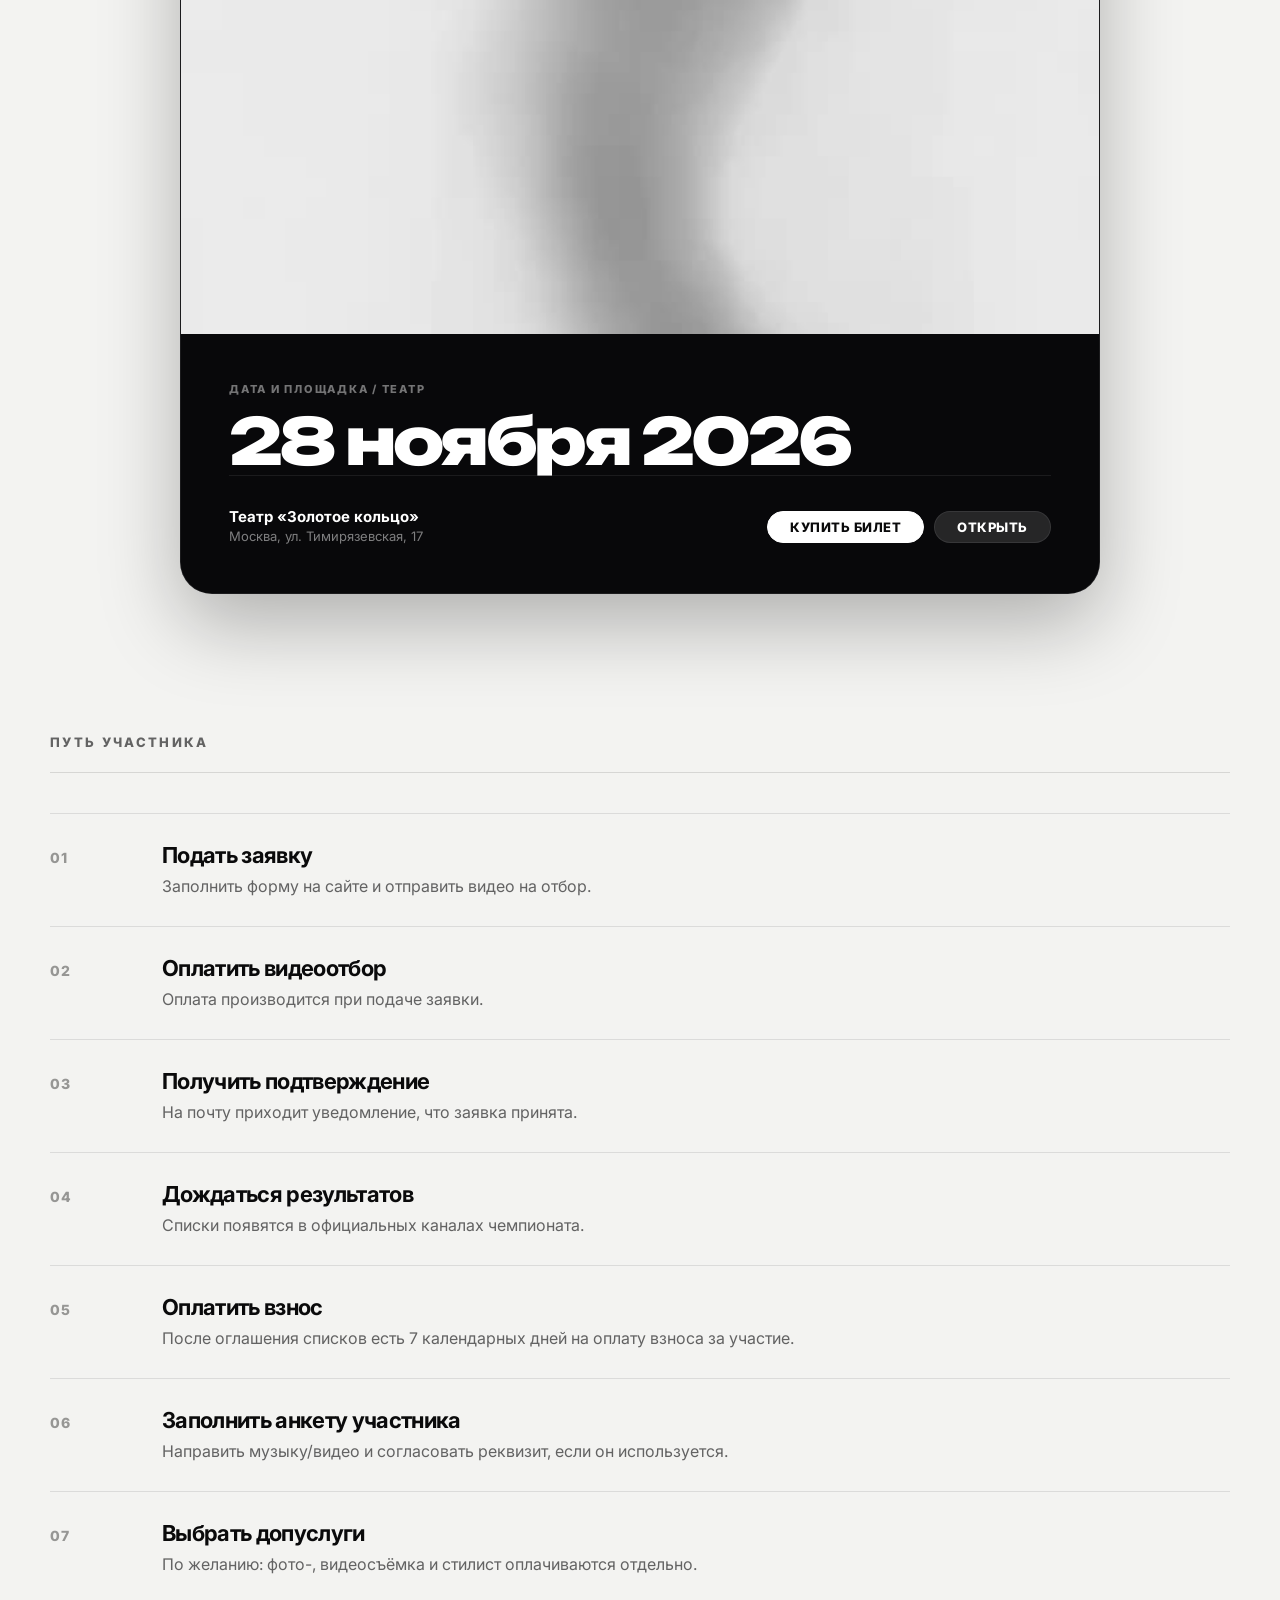
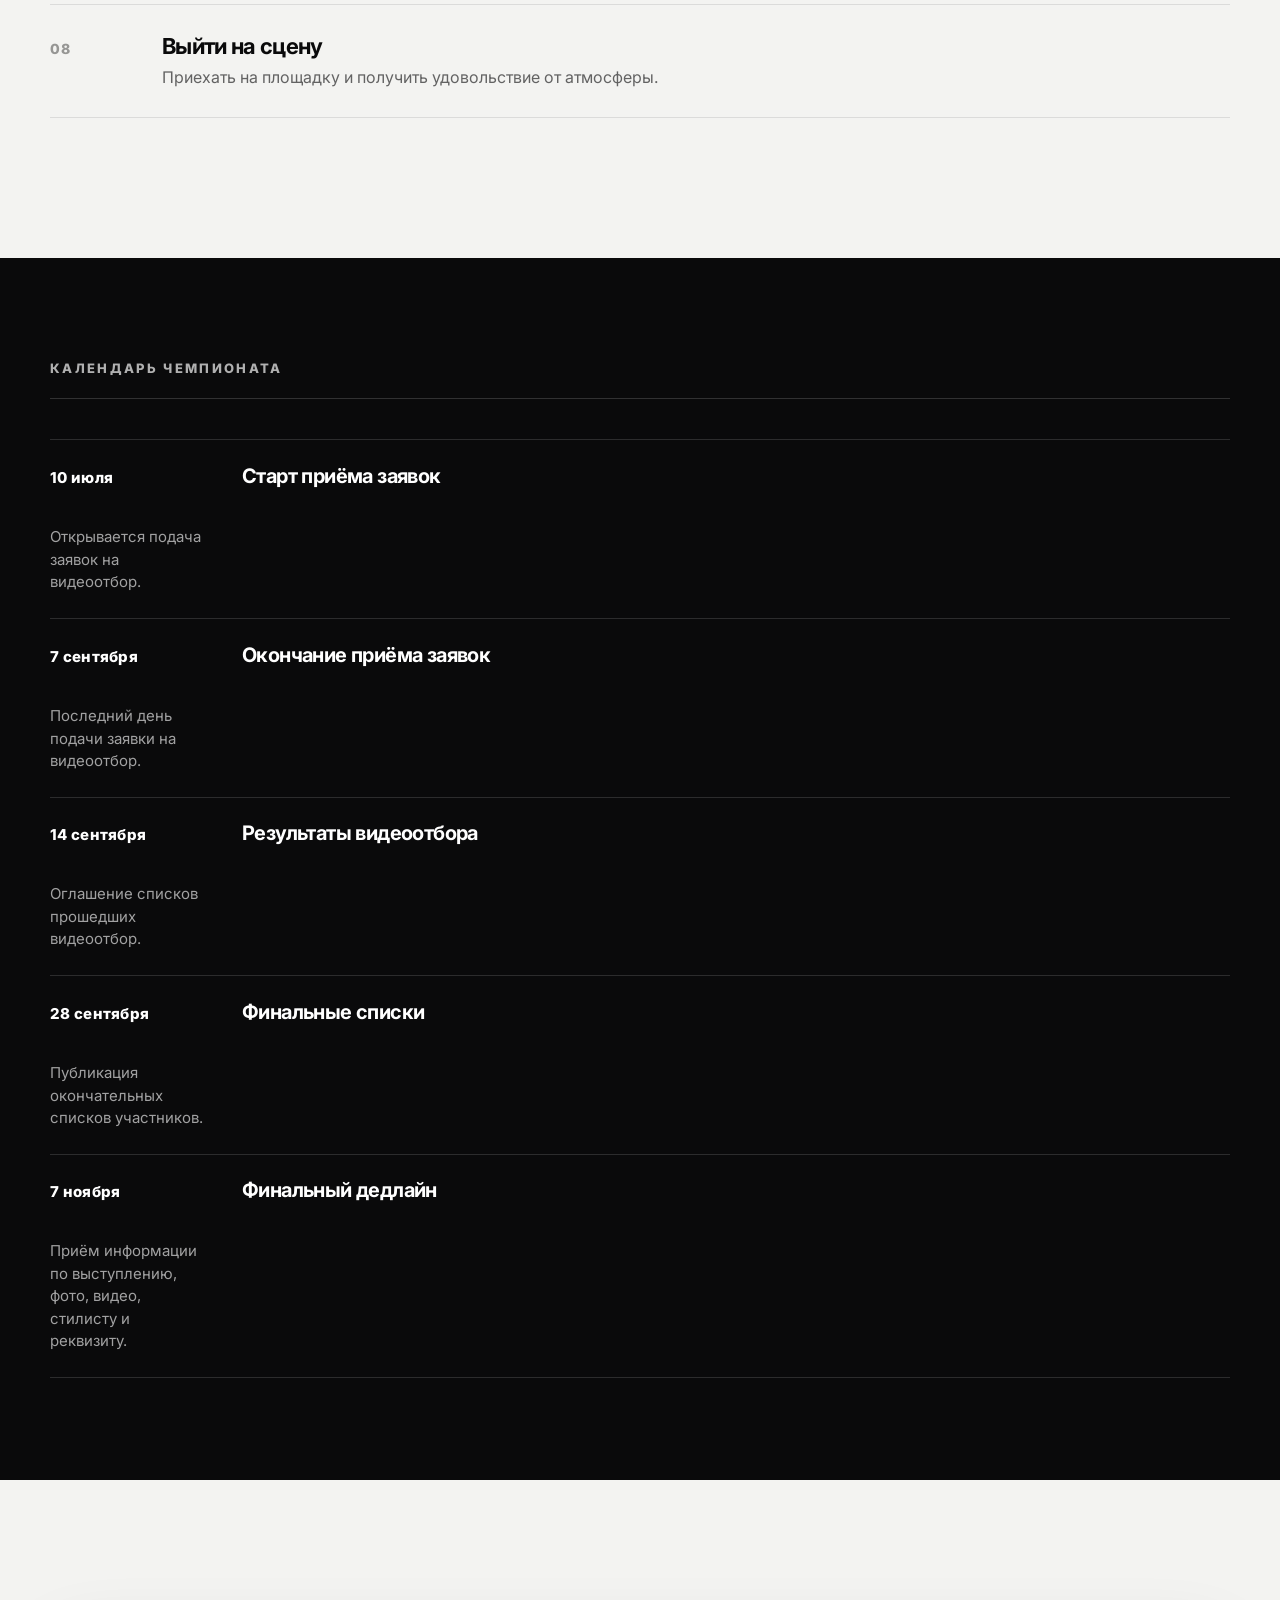
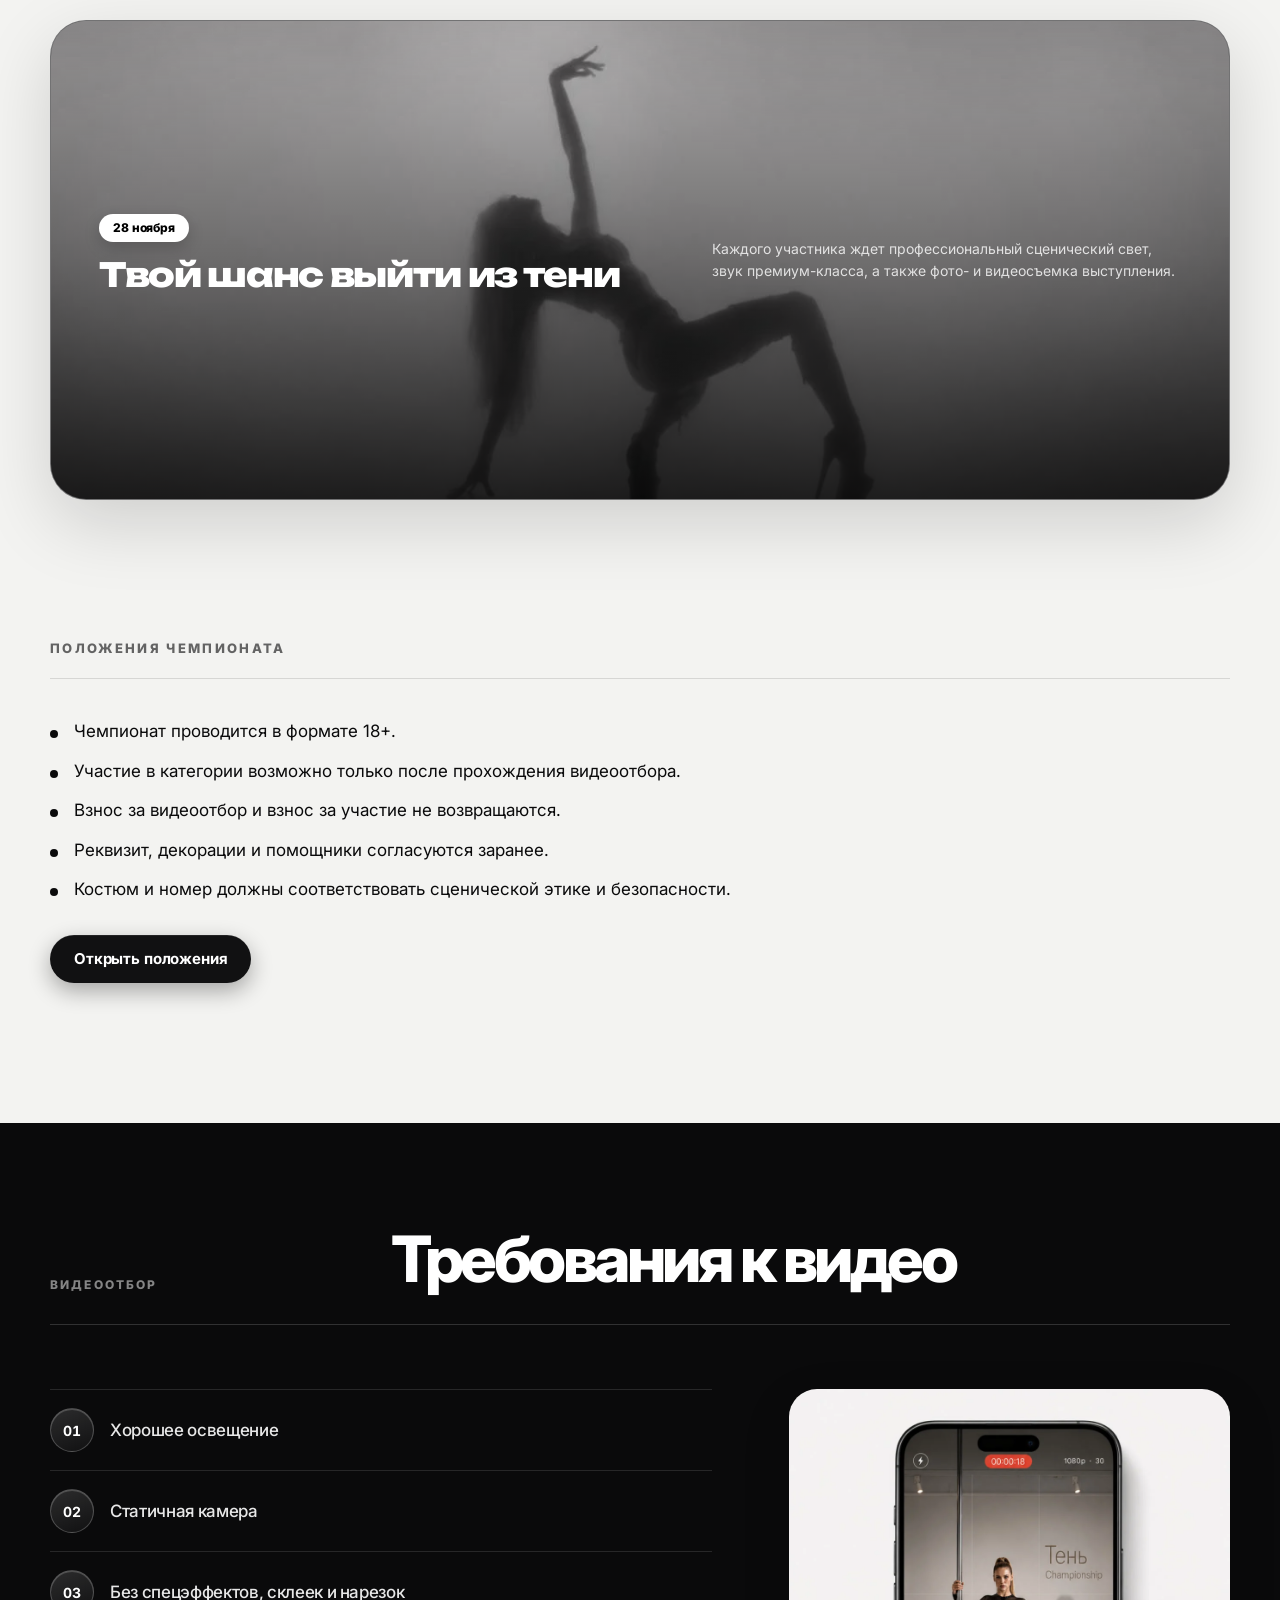
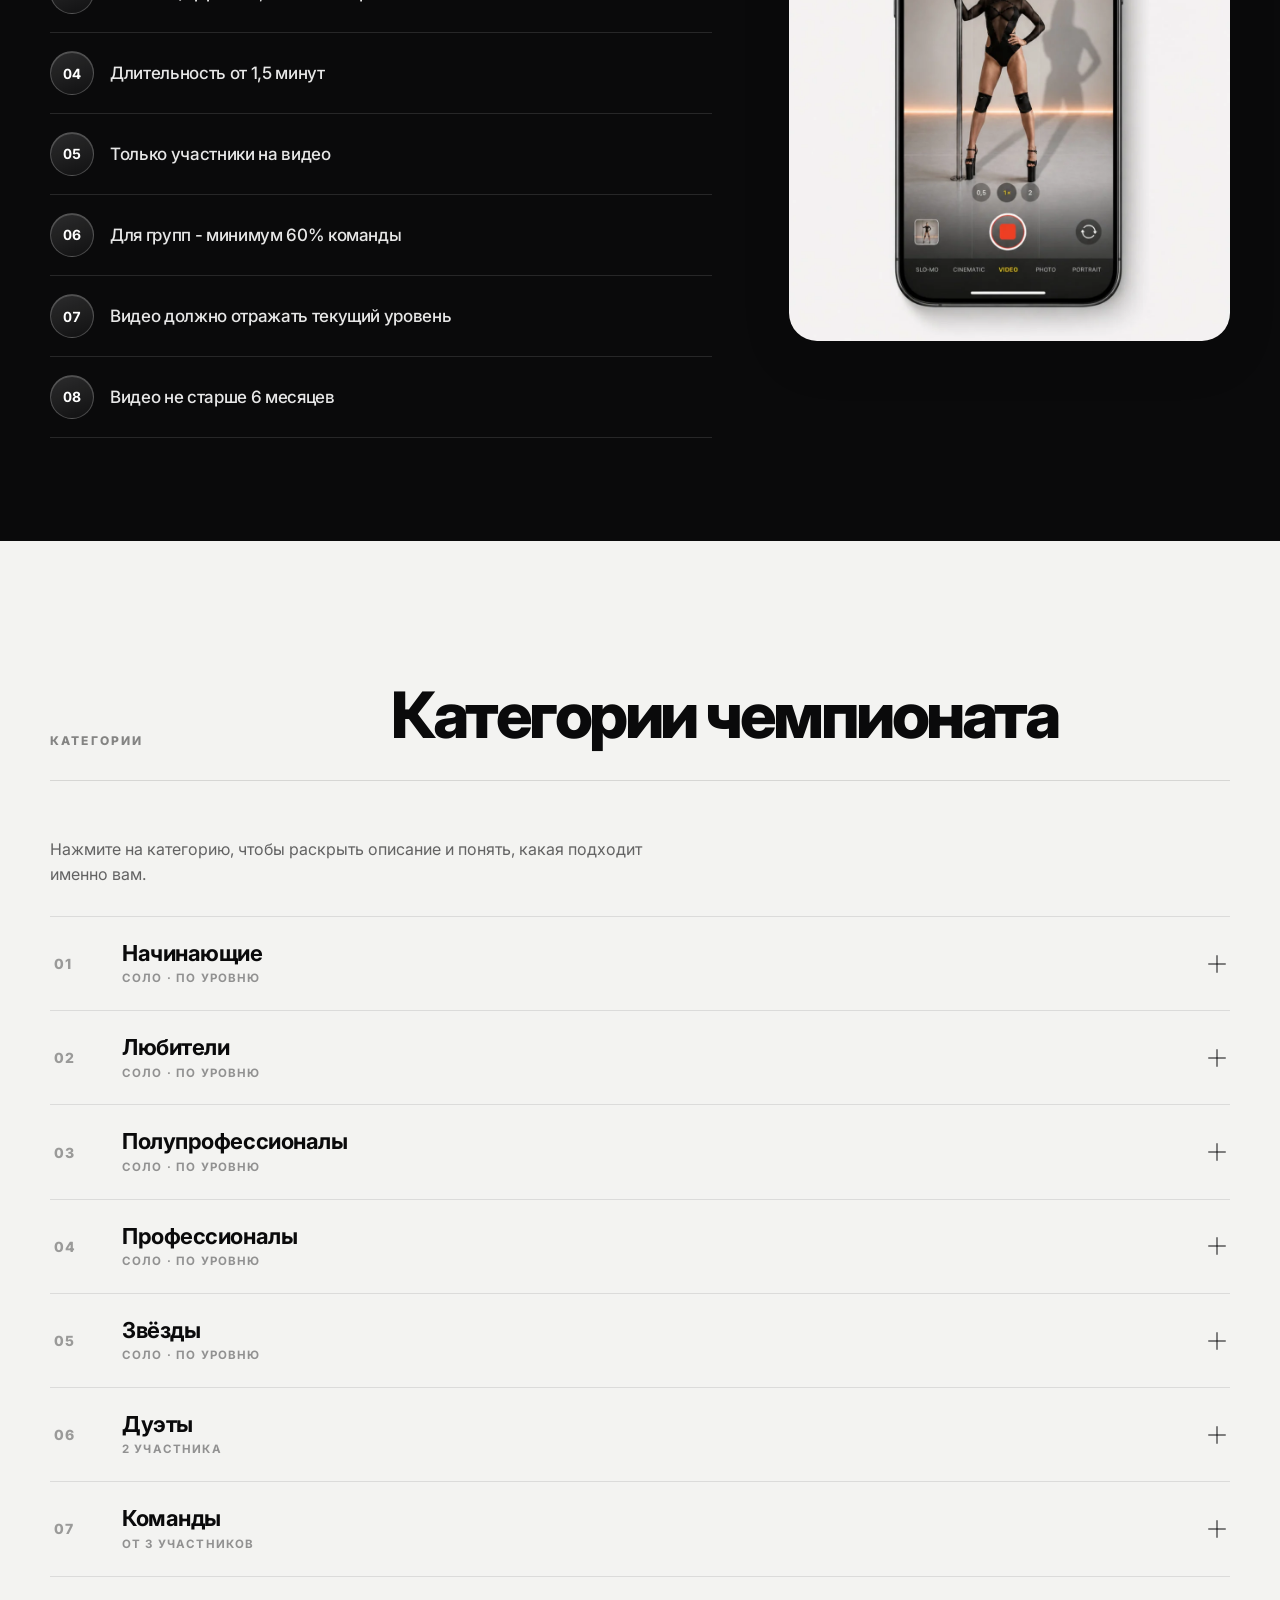
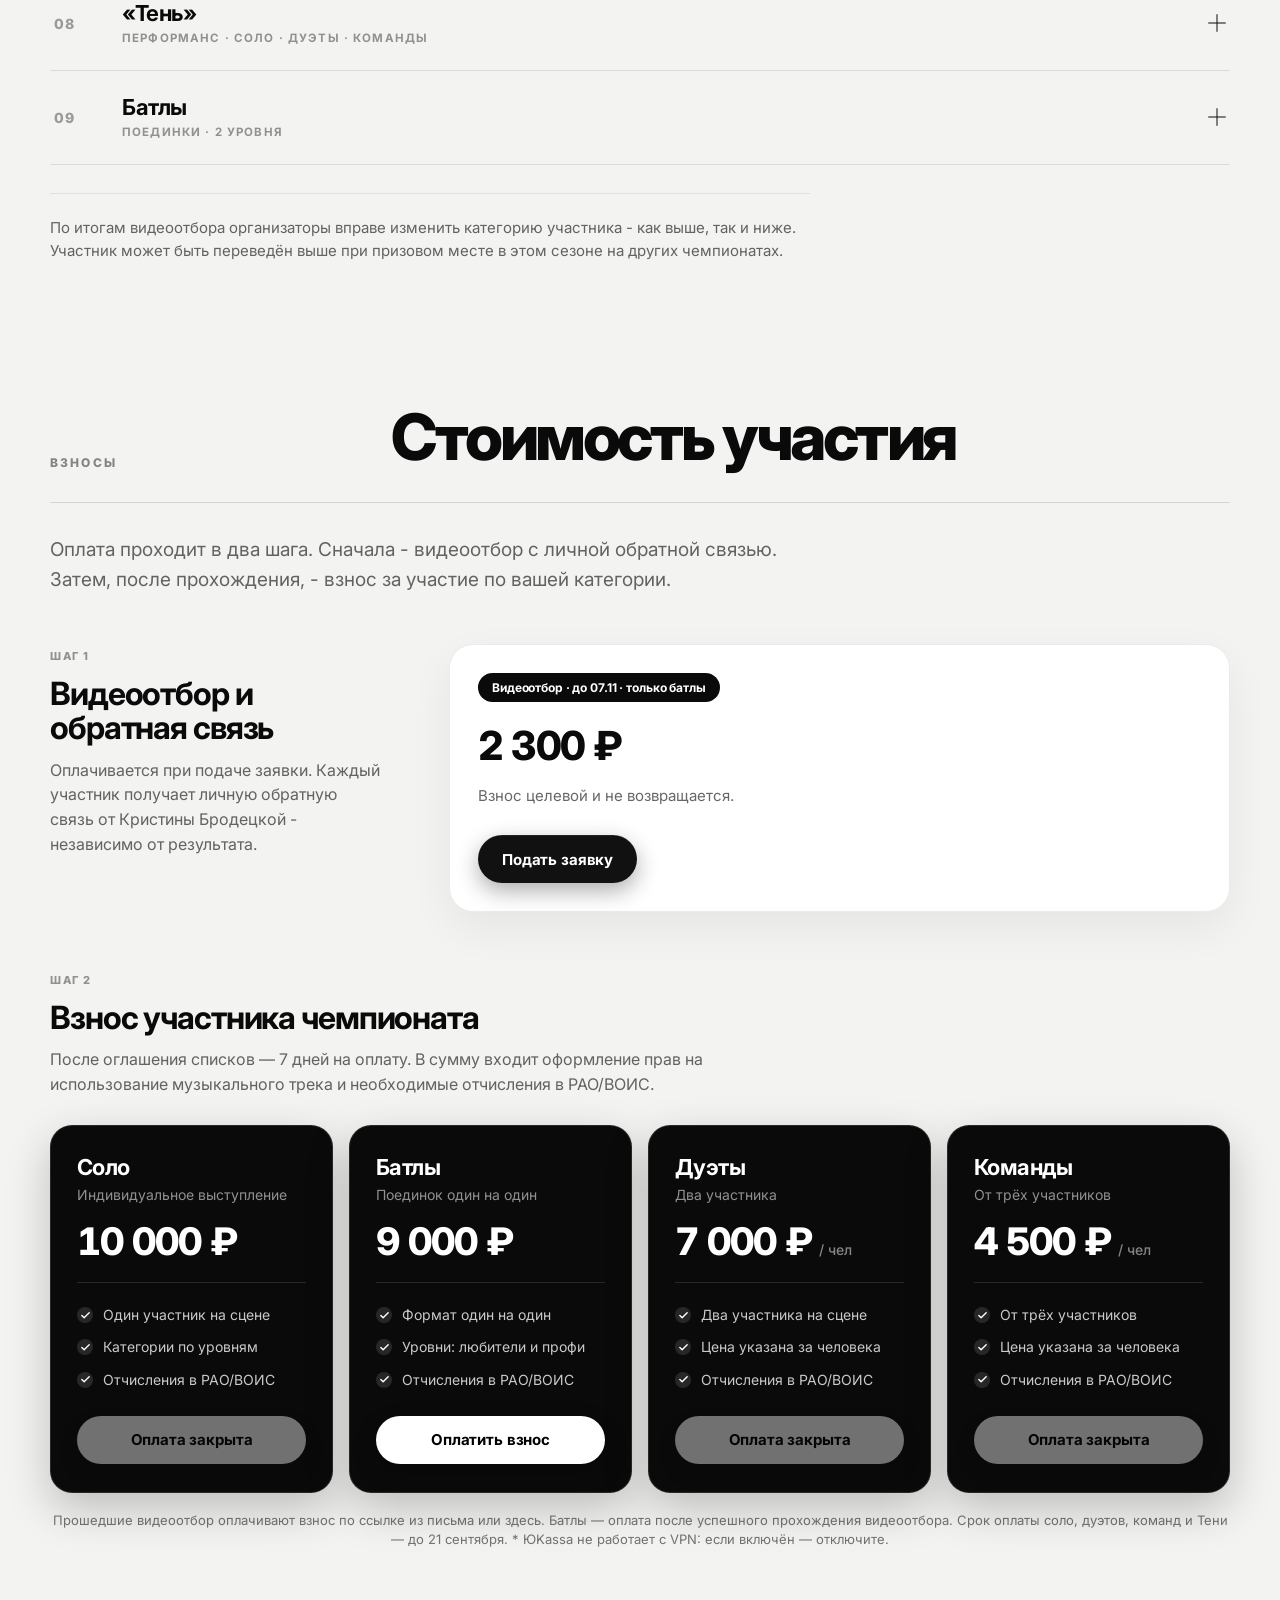
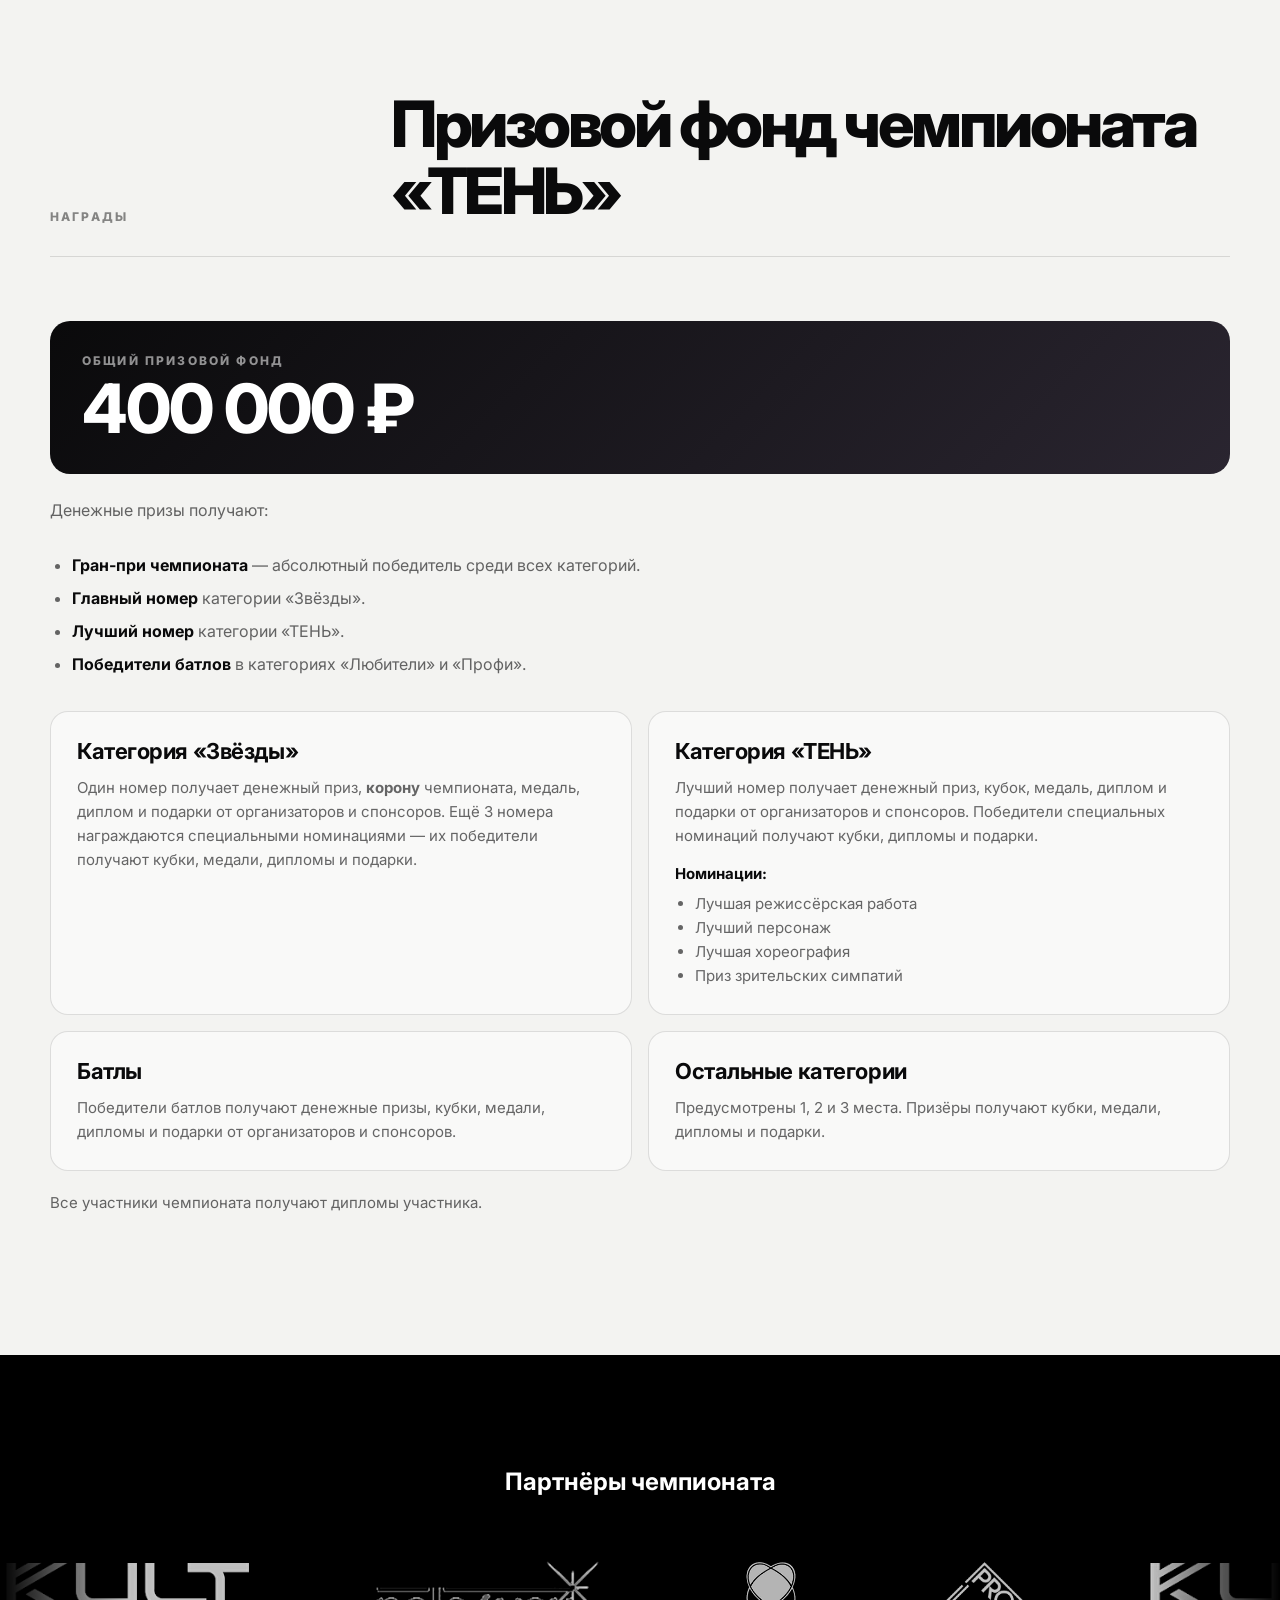
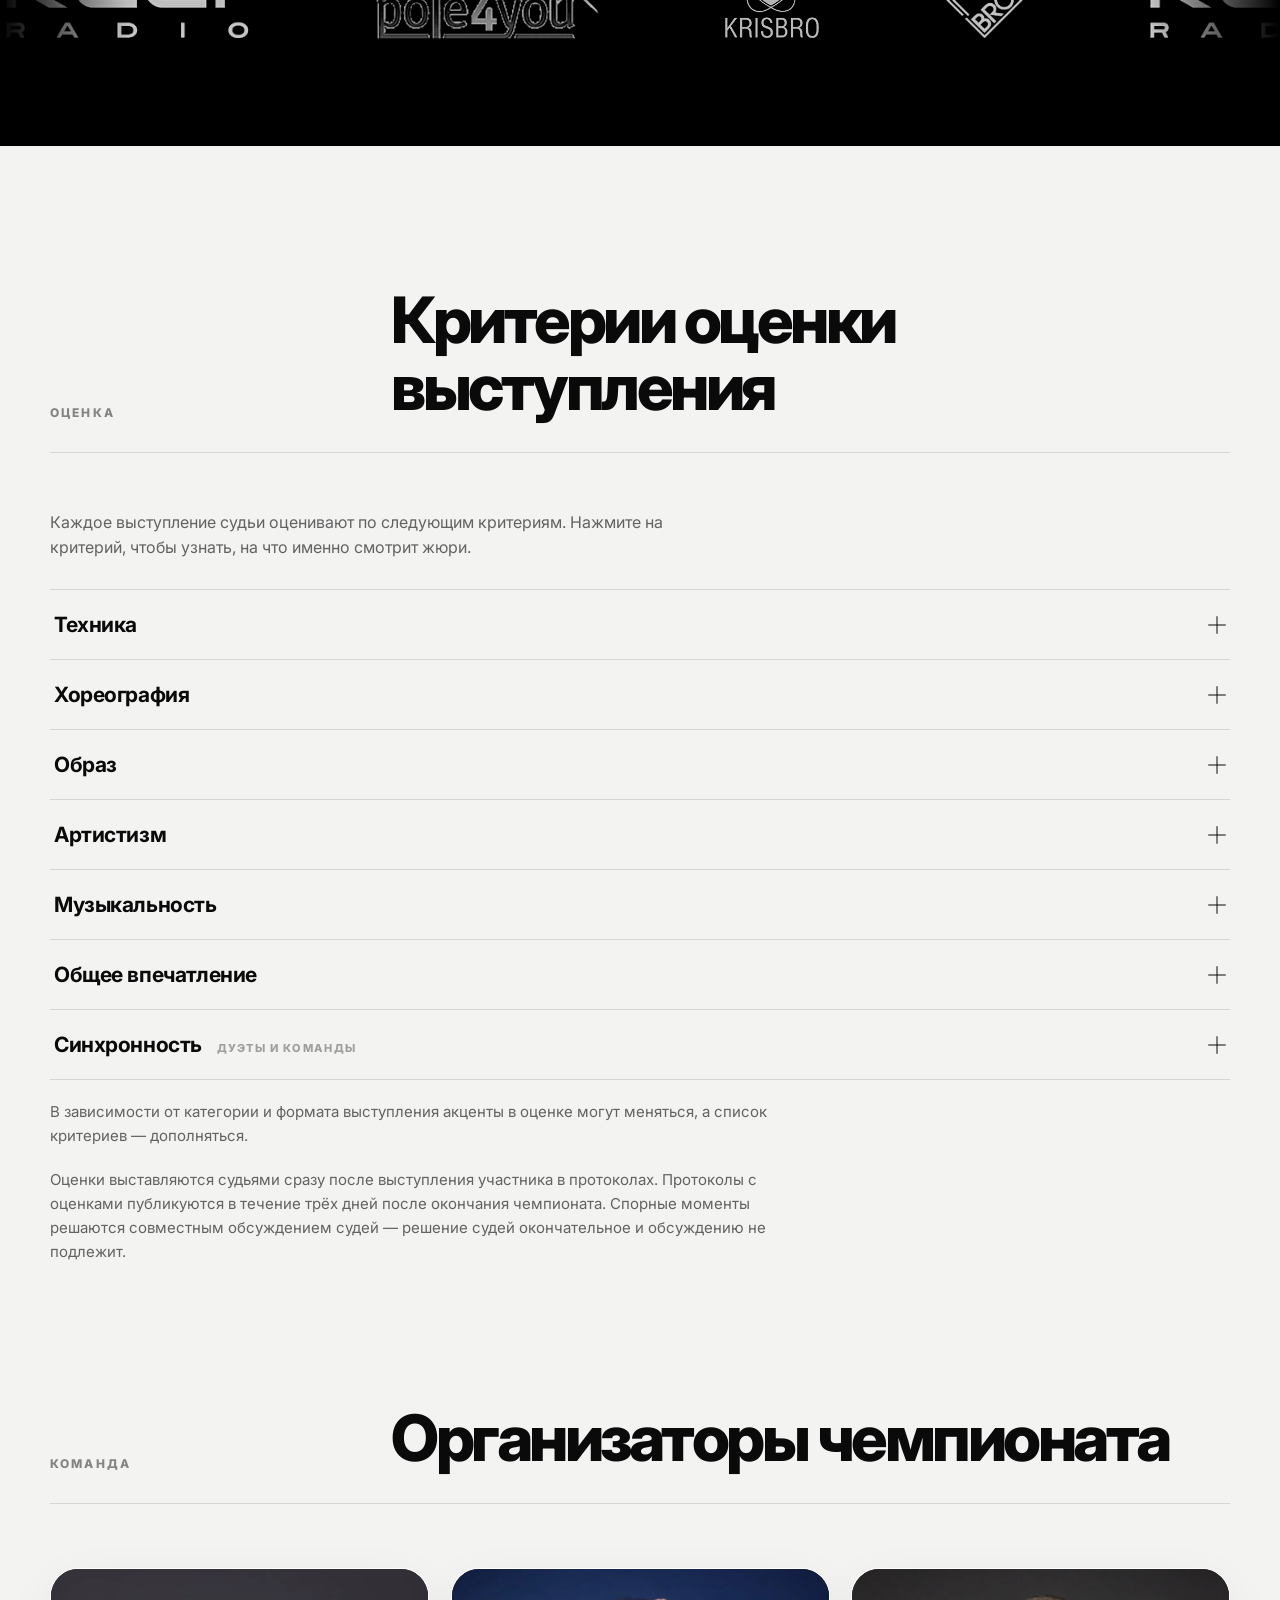
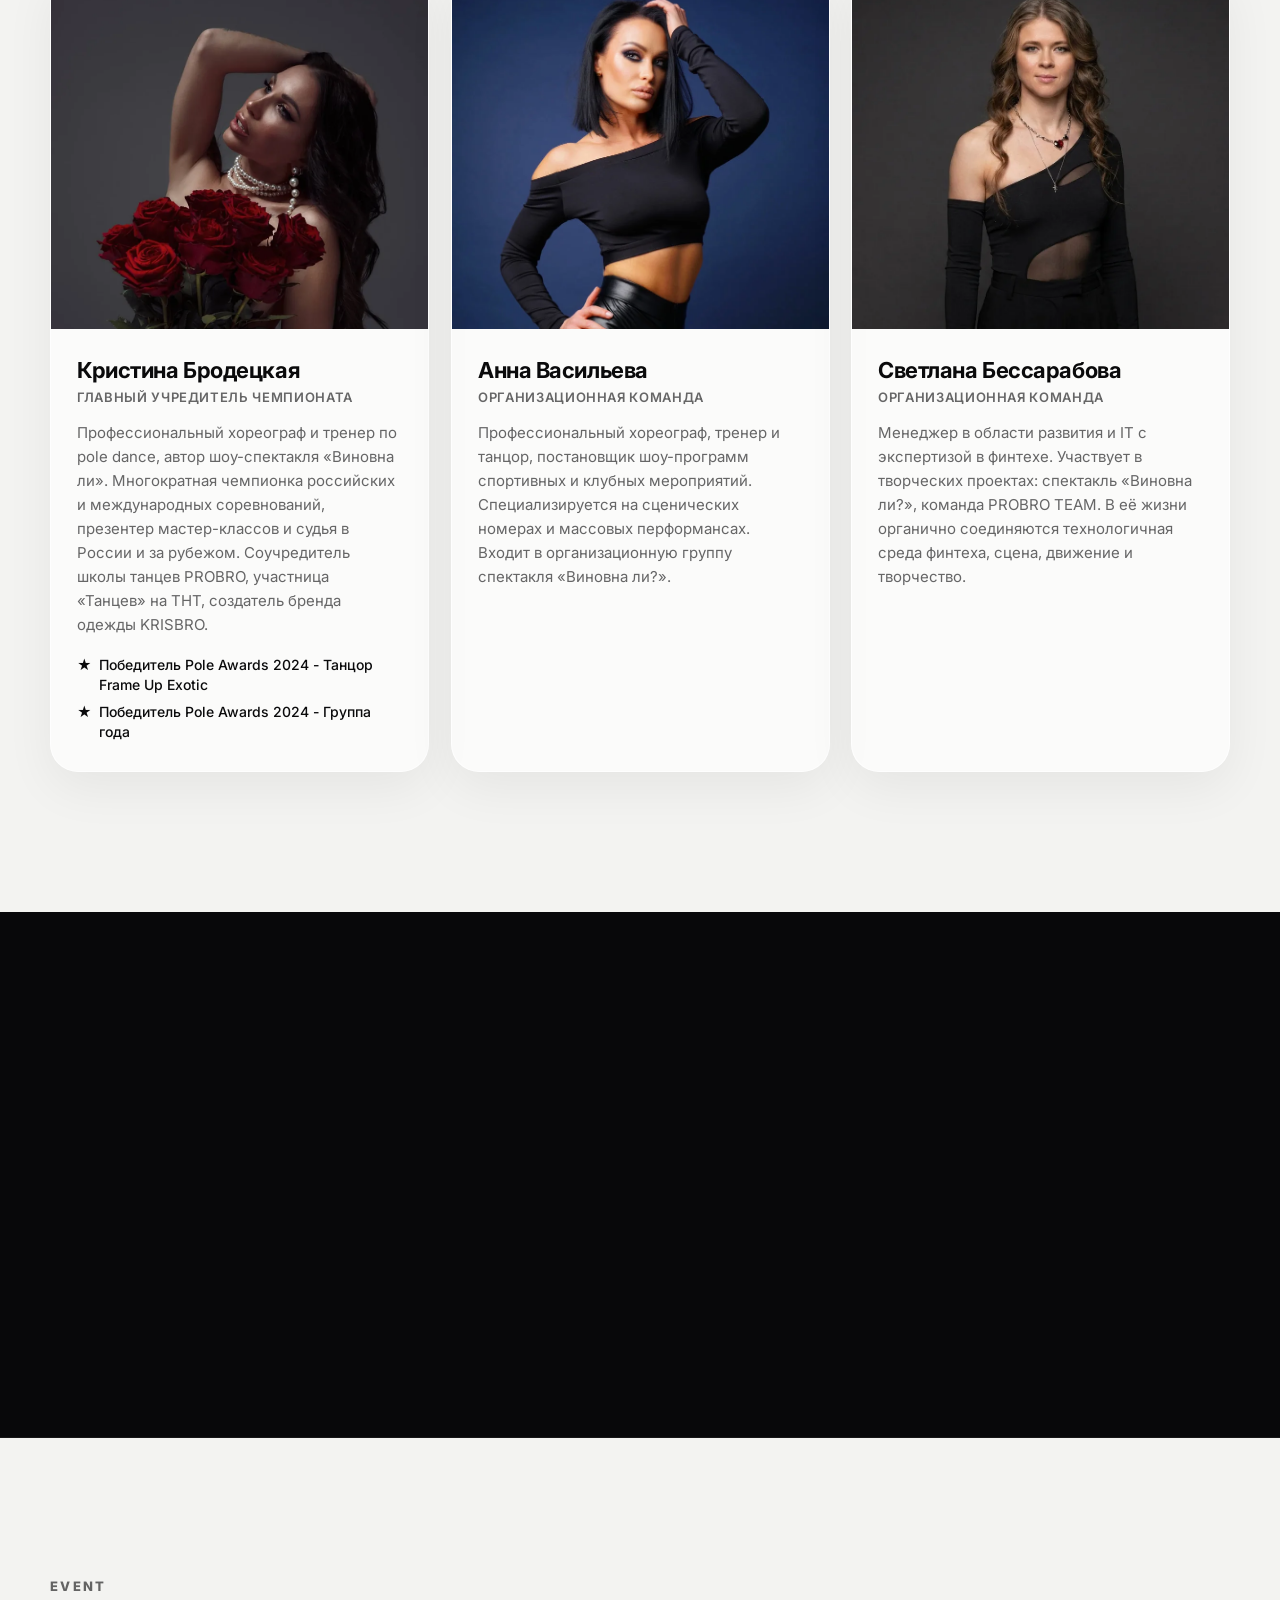
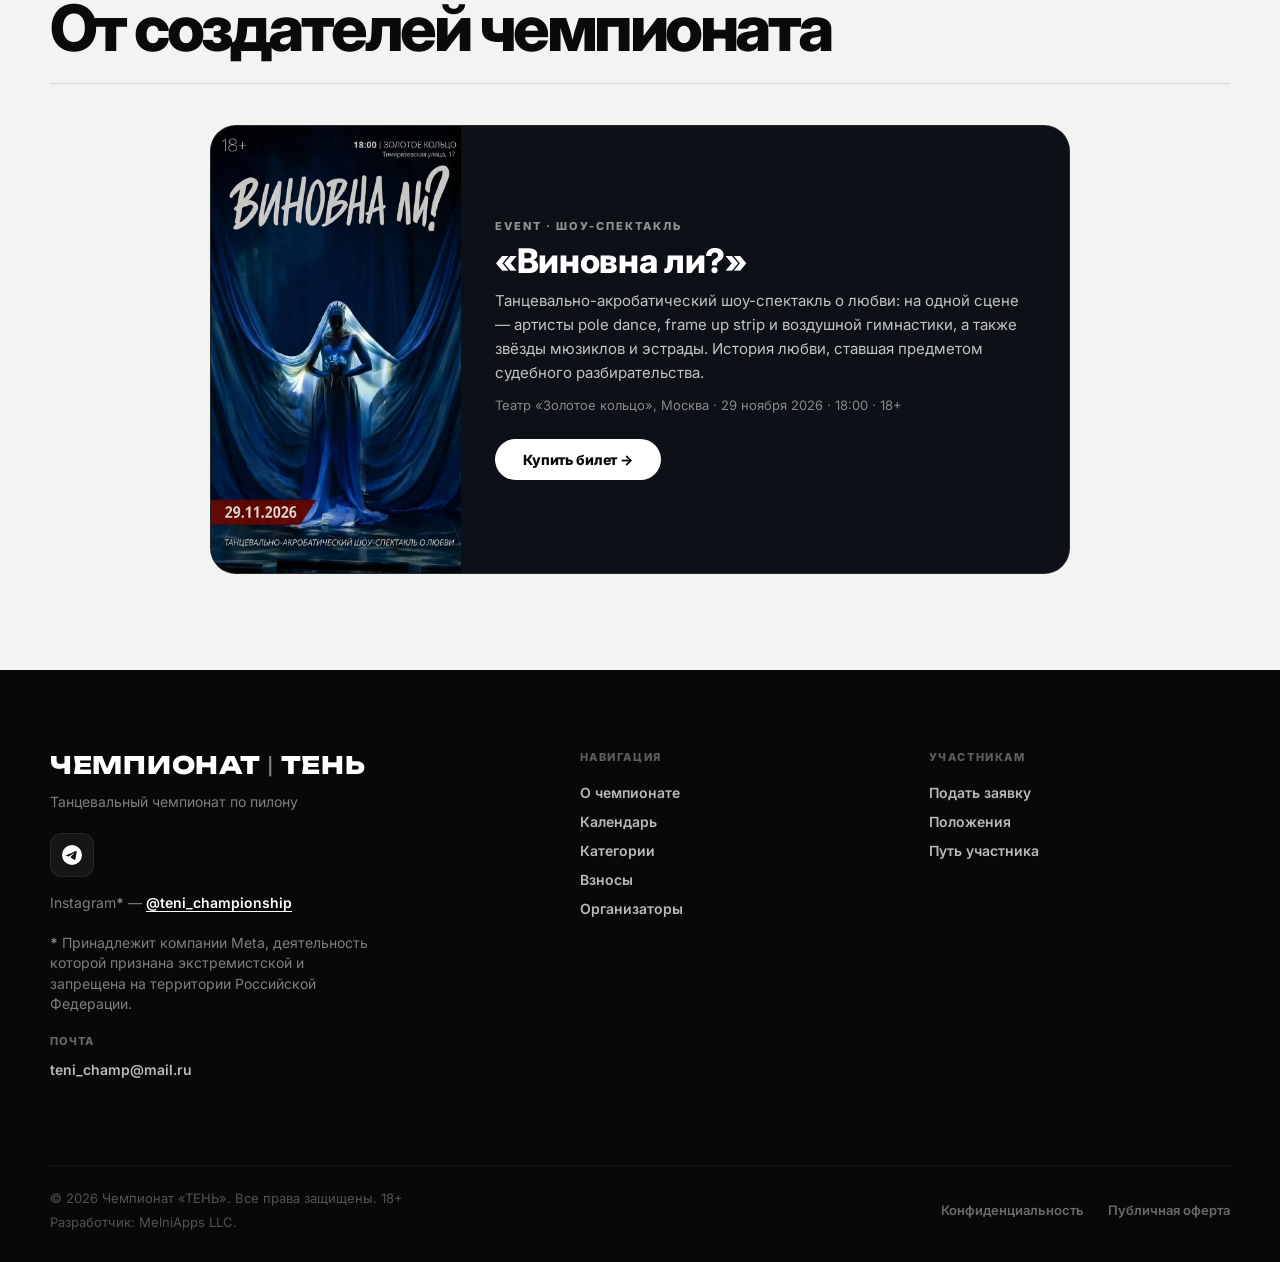
==== commit 0f63102f: "Add MelniApps credit to the championship footer. Co-authored-by: Cursor <cursoragent@cursor.com>" ====
--- a/index.html
+++ b/index.html
@@ -35,7 +35,7 @@
   <link rel="preconnect" href="https://fonts.googleapis.com">
   <link rel="preconnect" href="https://fonts.gstatic.com" crossorigin>
   <link href="https://fonts.googleapis.com/css2?family=Inter:wght@400;500;600;700;800&family=Unbounded:wght@600;700;800&display=swap" rel="stylesheet">
-  <link rel="stylesheet" href="styles.css?v=20260914k">
+  <link rel="stylesheet" href="styles.css?v=20261006a">
   <script>document.documentElement.classList.add("reveal-ready");</script>
   <script type="application/ld+json">
   {
@@ -782,7 +782,10 @@
           </div>
           
           <div class="footer-bottom">
-            <p>© 2026 Чемпионат «ТЕНЬ». Все права защищены. 18+</p>
+            <div class="footer-copy">
+              <p>© 2026 Чемпионат «ТЕНЬ». Все права защищены. 18+</p>
+              <a class="footer-dev" href="https://melniapps.com" target="_blank" rel="noopener noreferrer">Разработчик: MelniApps LLC.</a>
+            </div>
             <div class="footer-legal">
               <a href="privacy.html">Конфиденциальность</a>
               <a href="offer.html">Публичная оферта</a>
--- a/styles.css
+++ b/styles.css
@@ -2922,6 +2922,22 @@
   margin: 0;
   color: rgba(255, 255, 255, 0.3);
   font-size: 13px;
+}
+
+.footer-copy {
+  display: flex;
+  flex-direction: column;
+  gap: 8px;
+}
+
+.footer-dev {
+  color: rgba(255, 255, 255, 0.3);
+  font-size: 13px;
+  text-decoration: none;
+}
+
+.footer-dev:hover {
+  color: #ffffff;
 }
 
 .footer-legal {
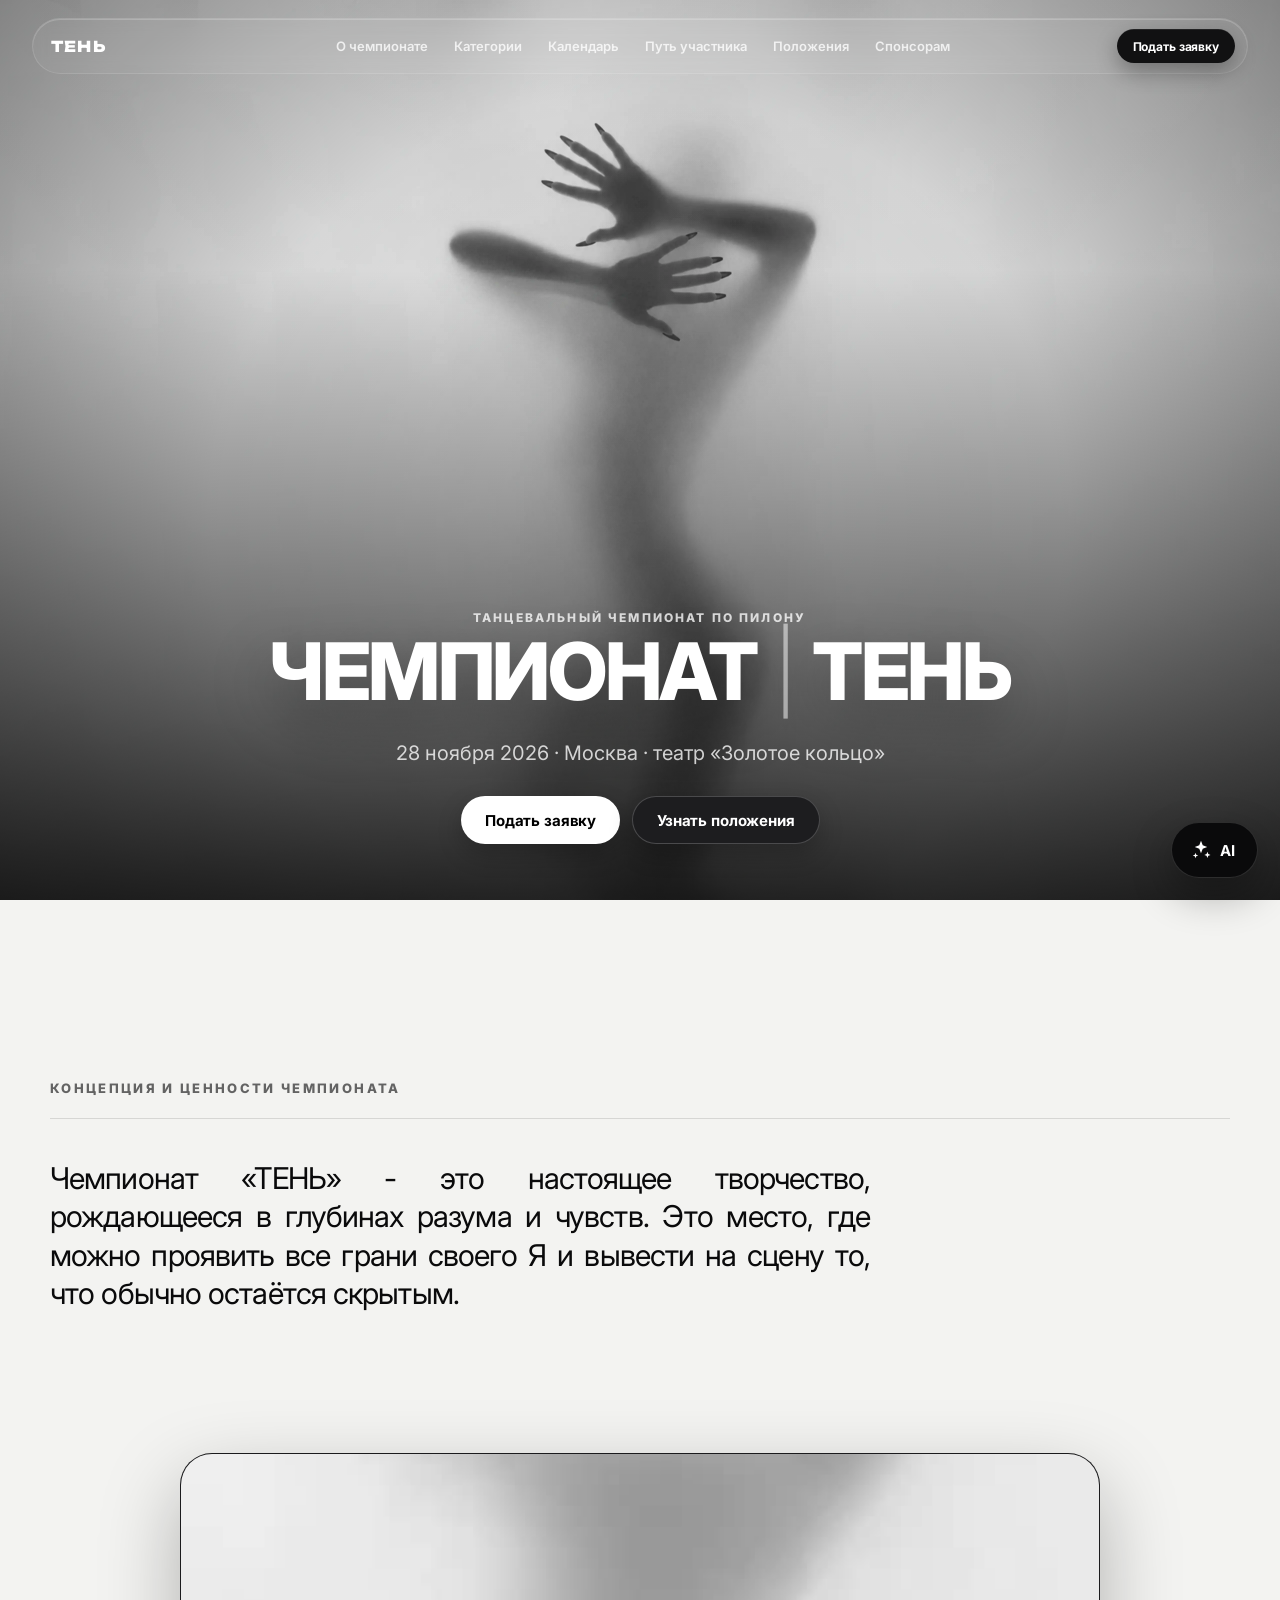
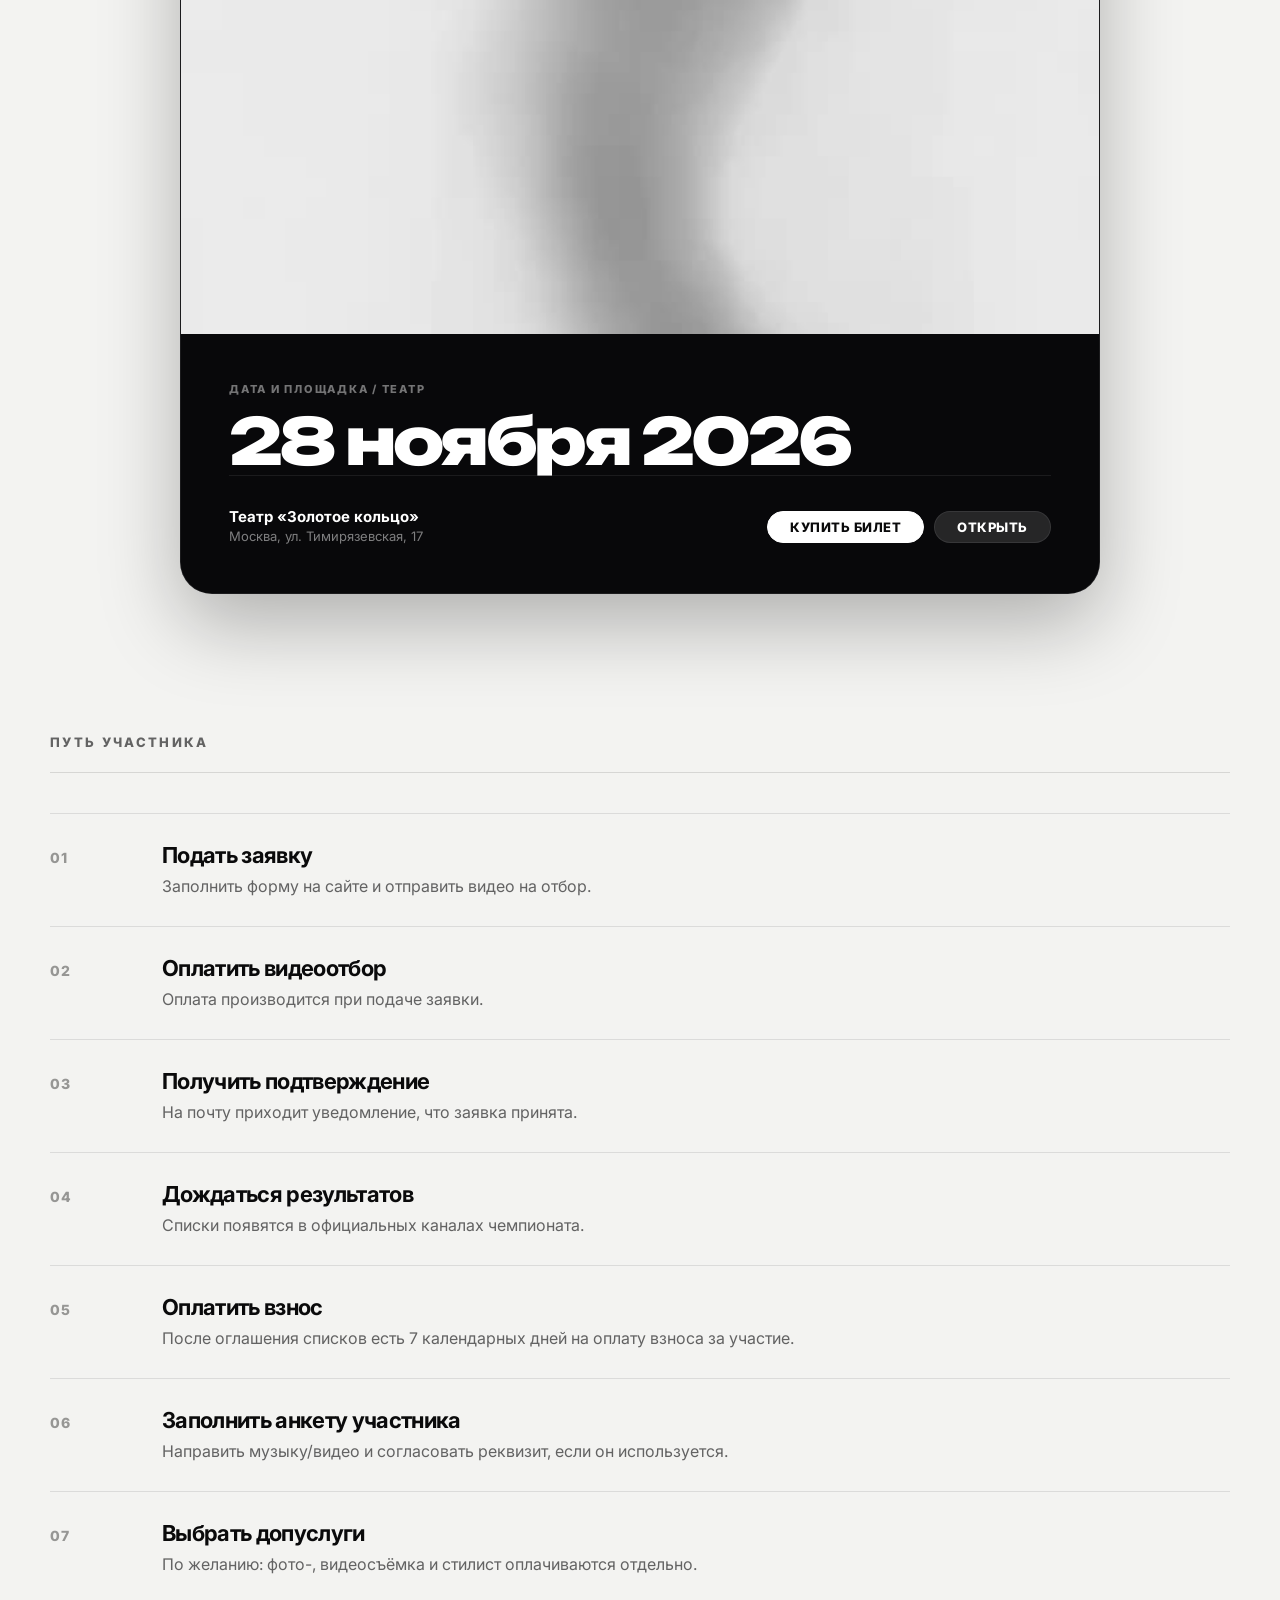
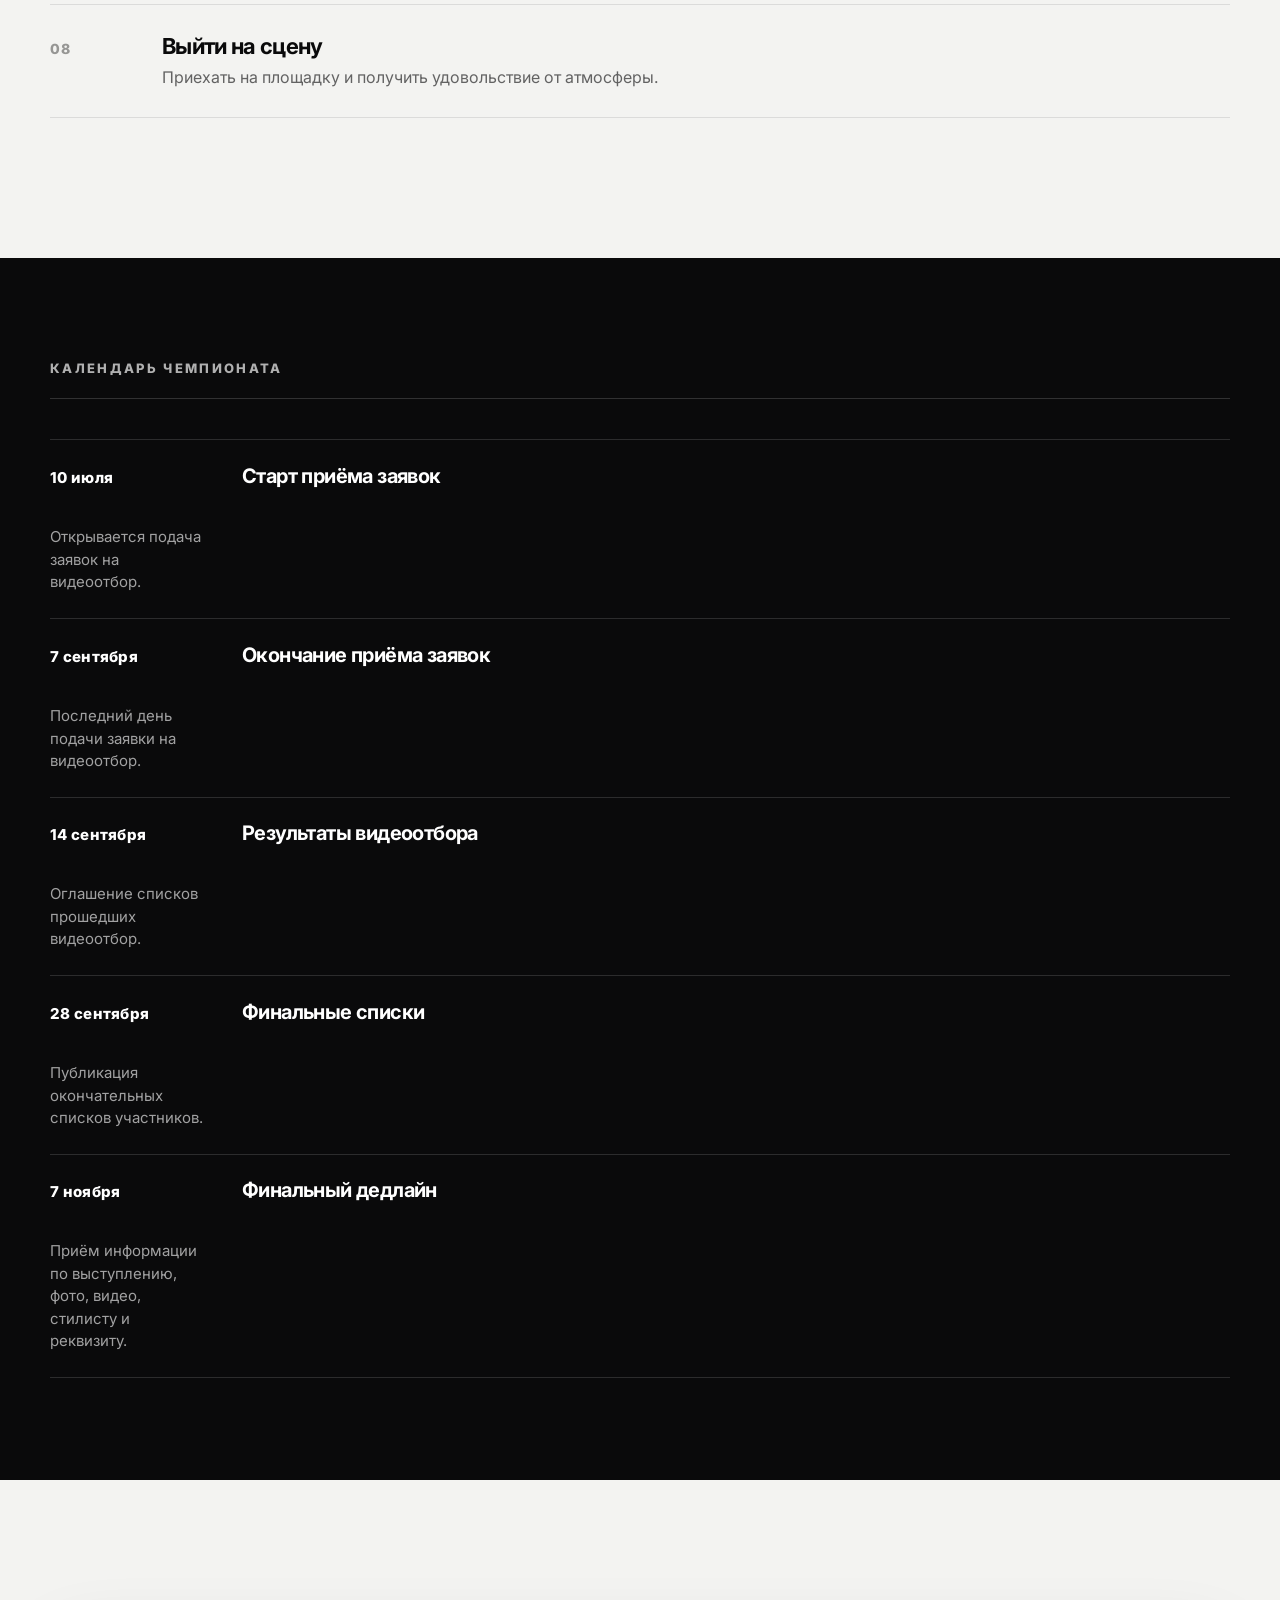
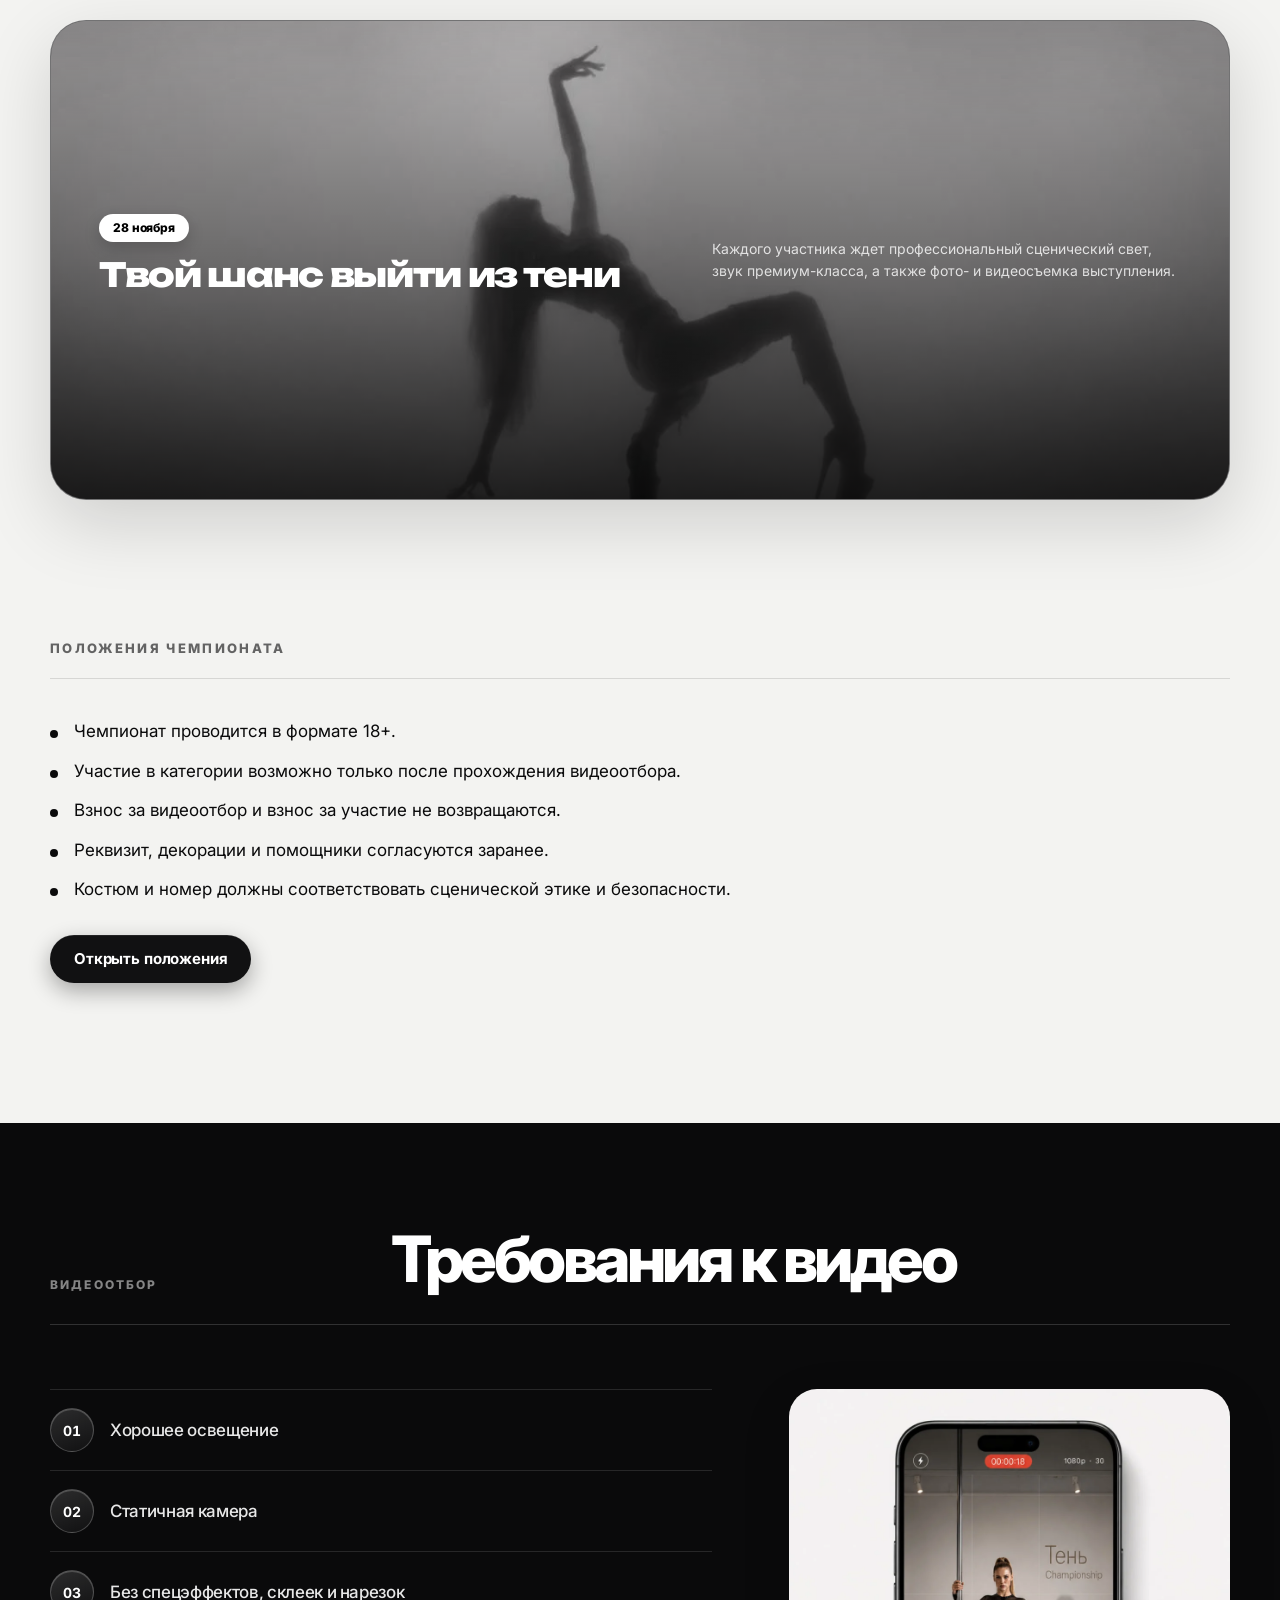
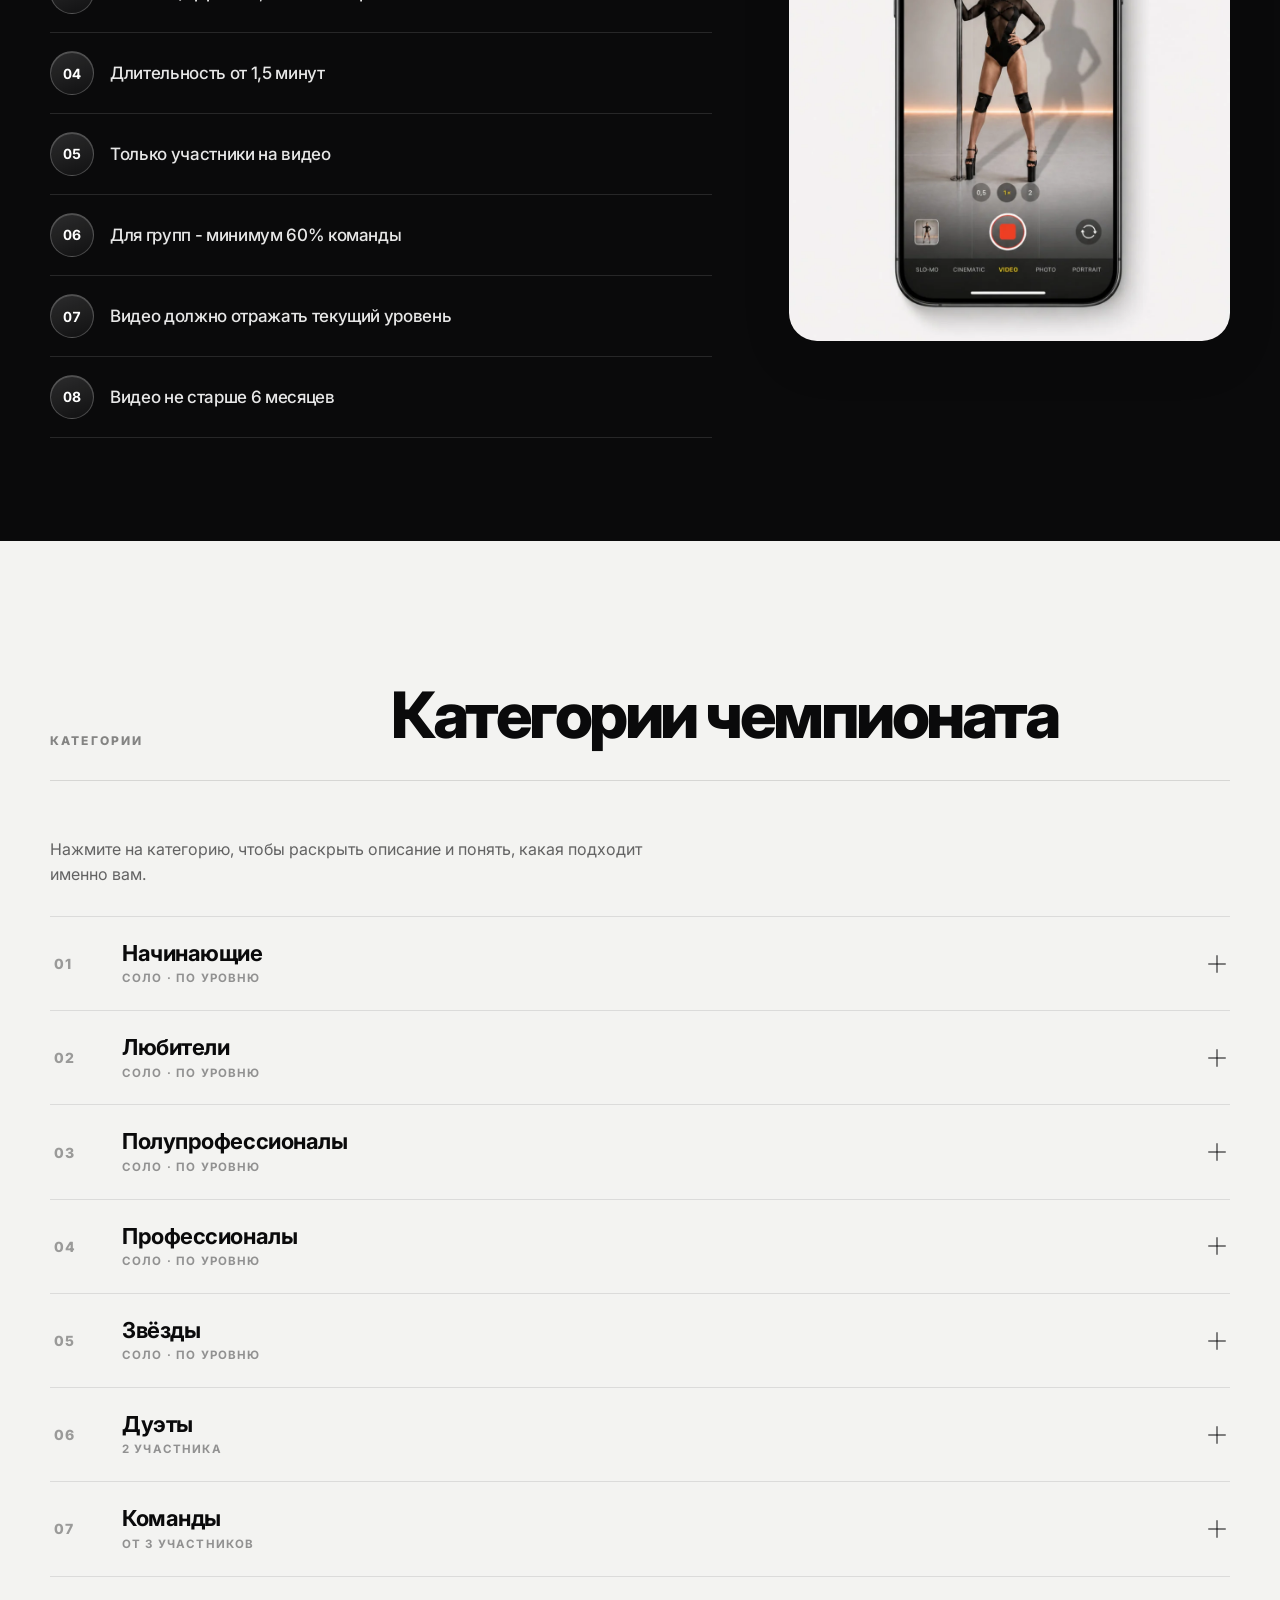
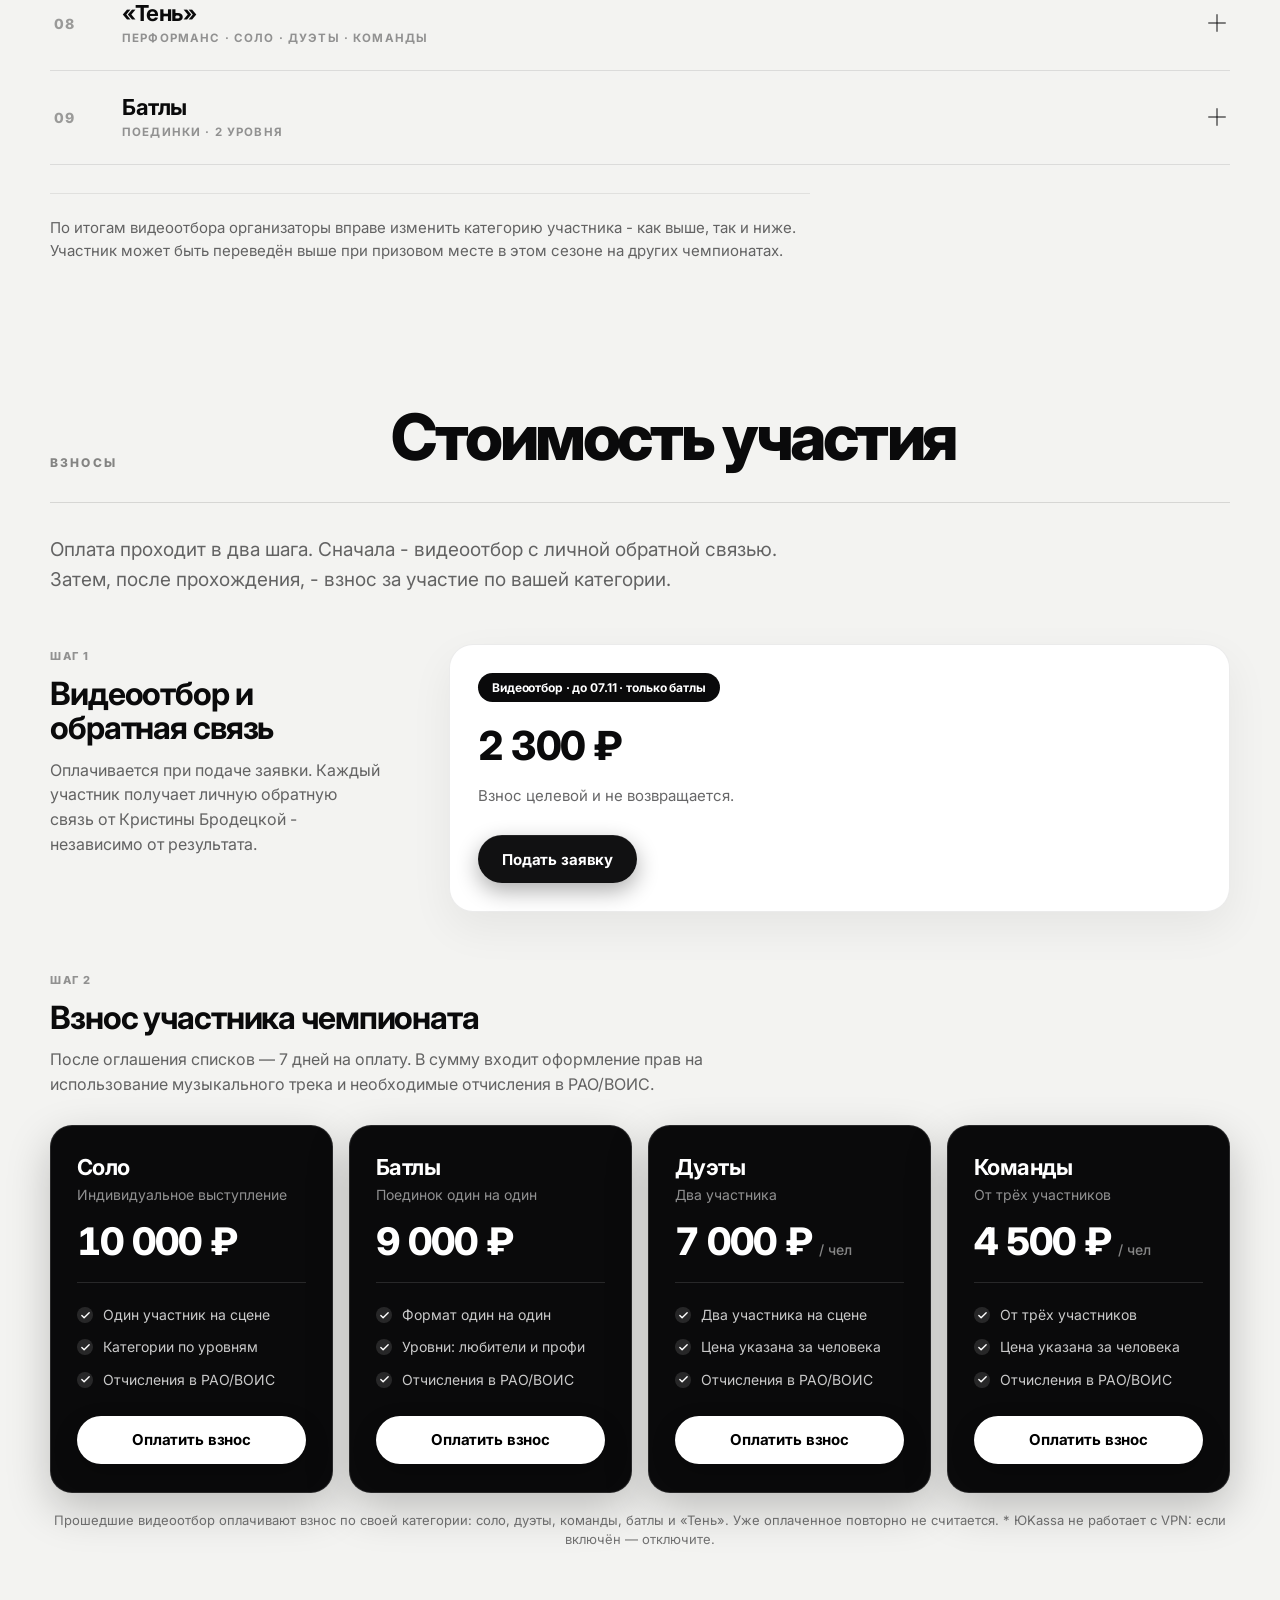
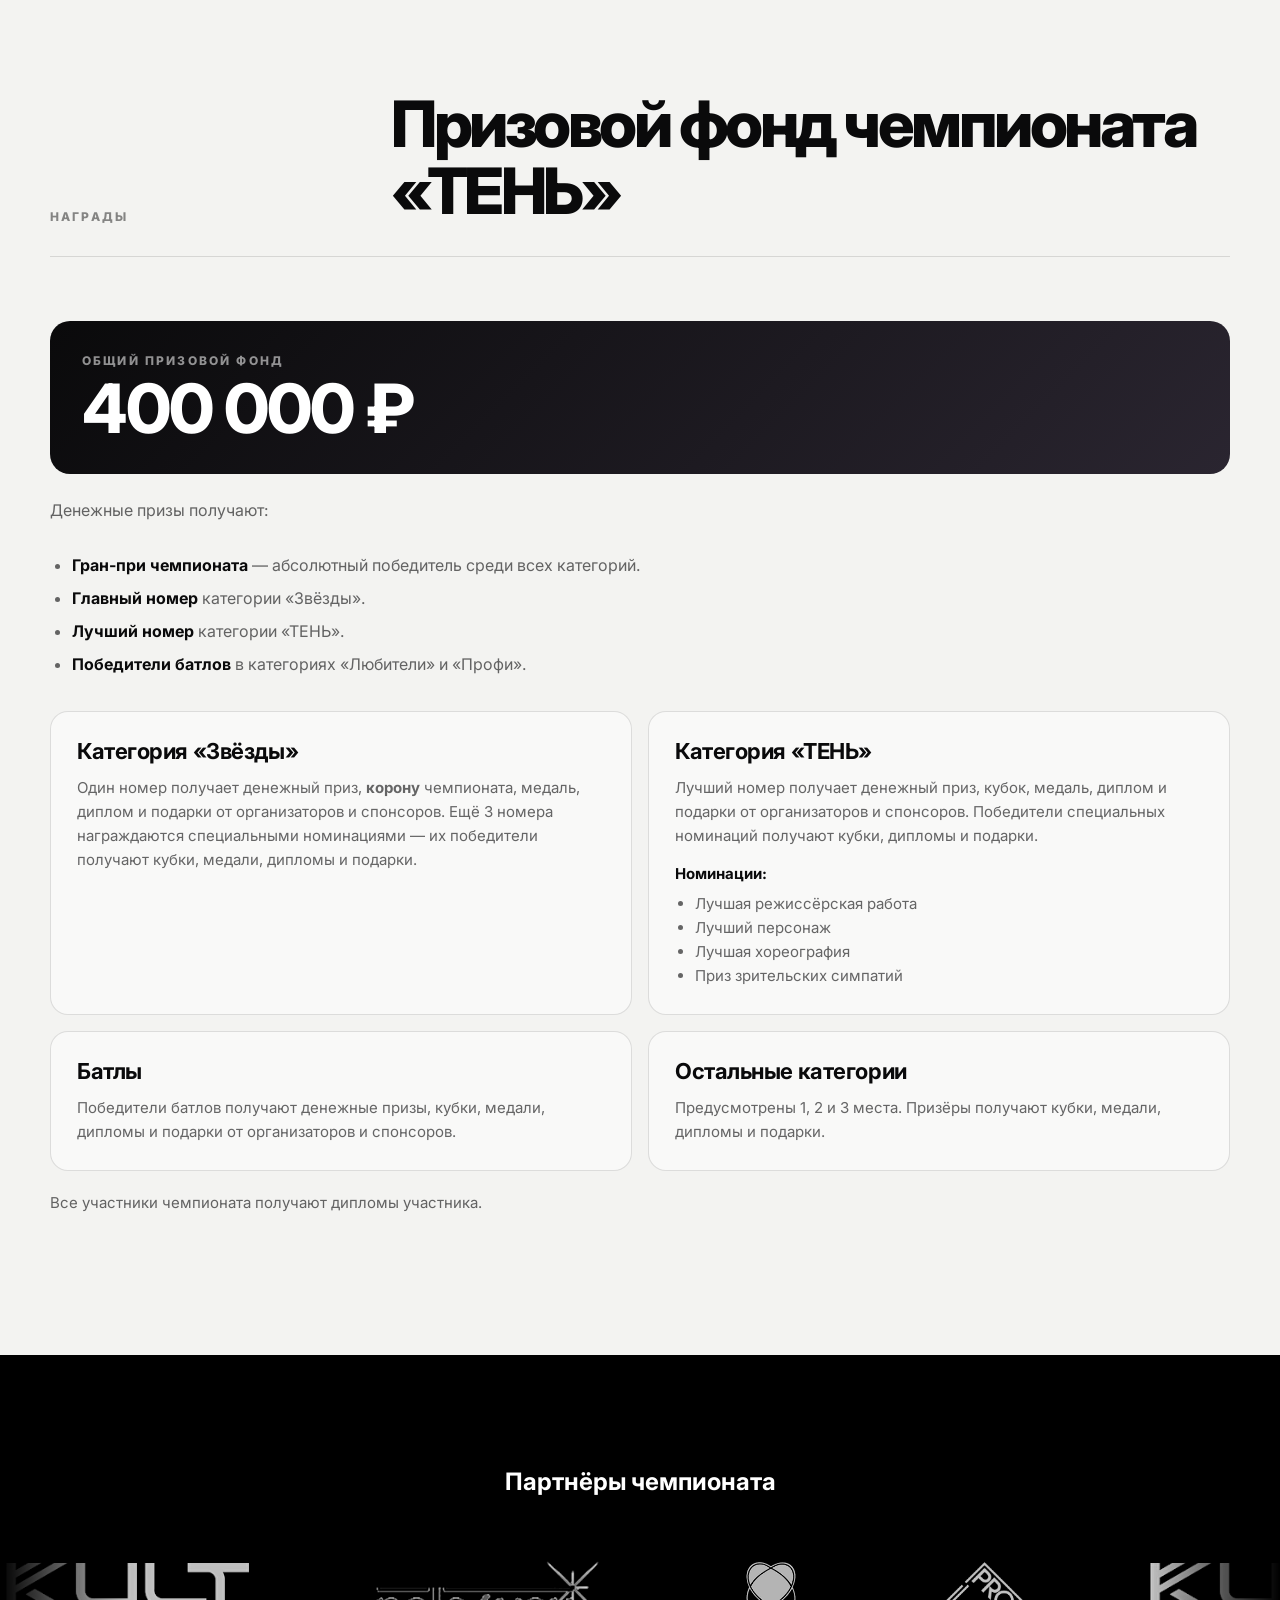
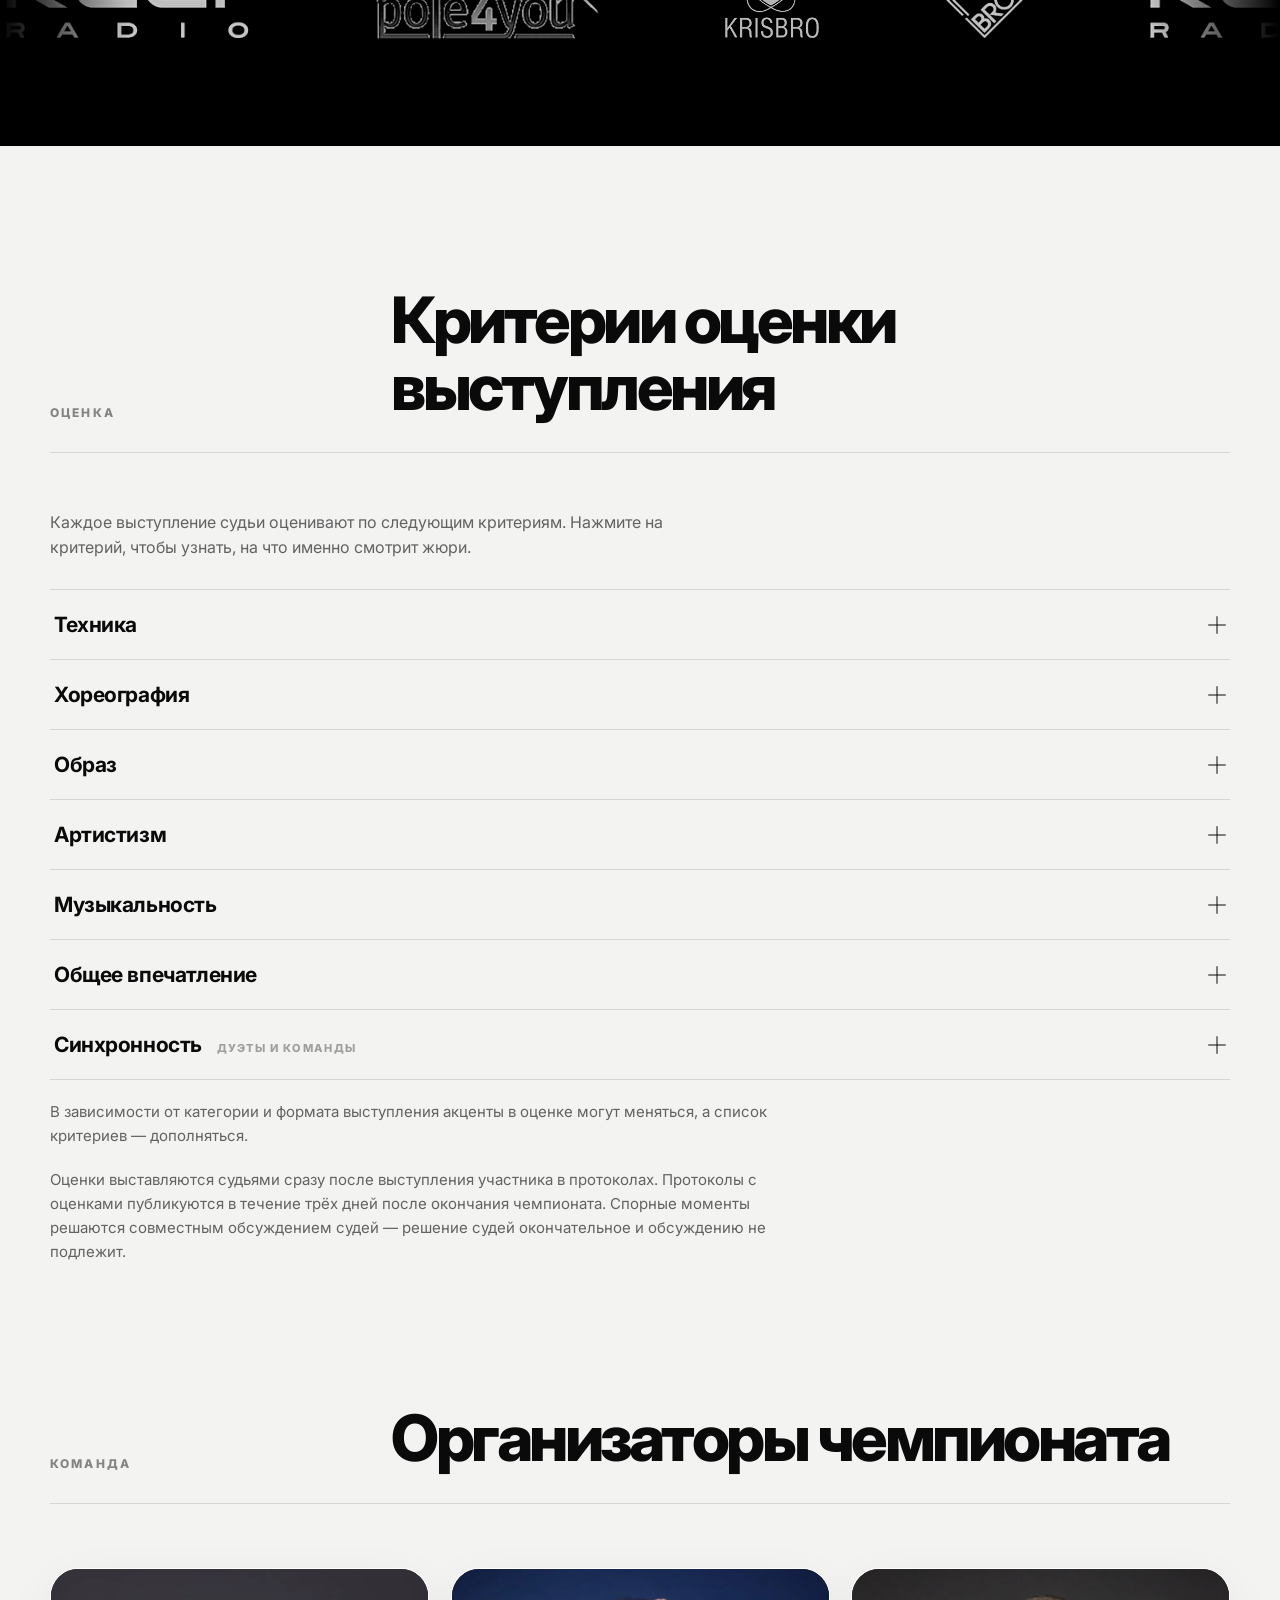
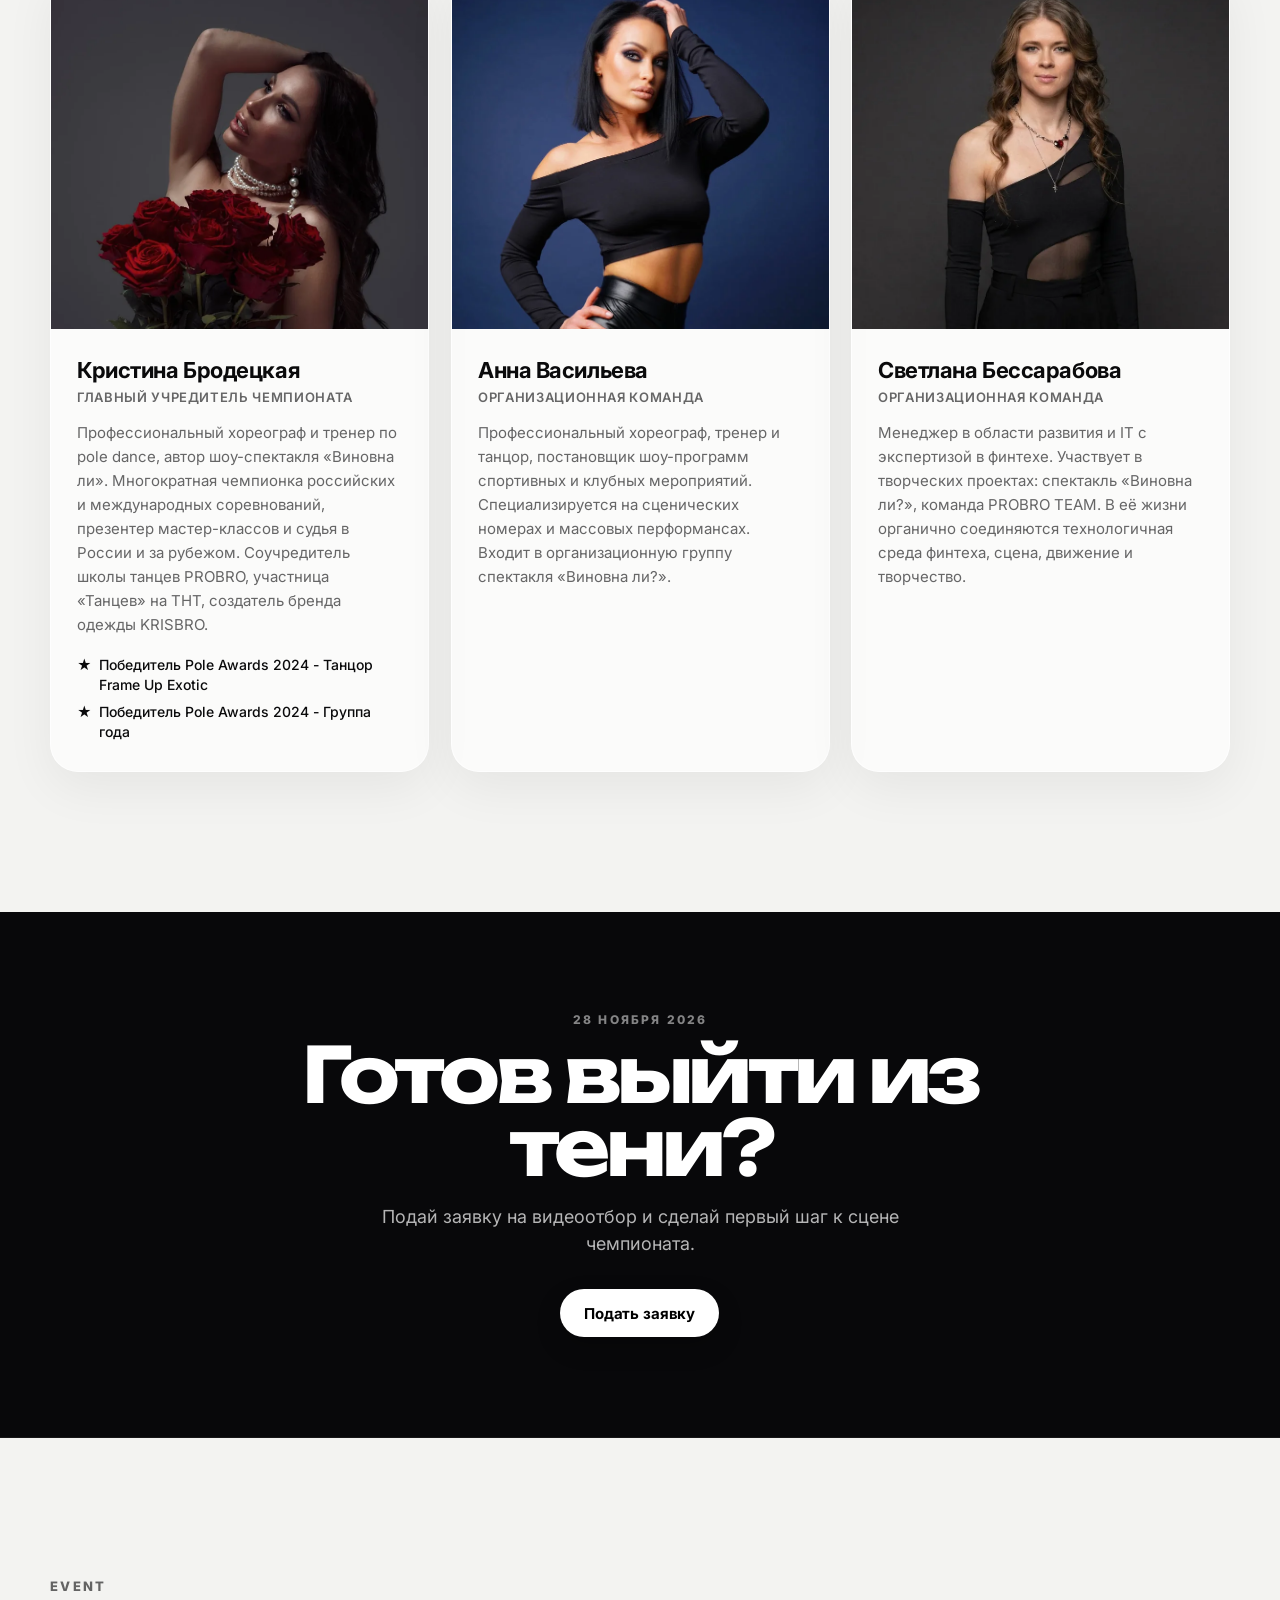
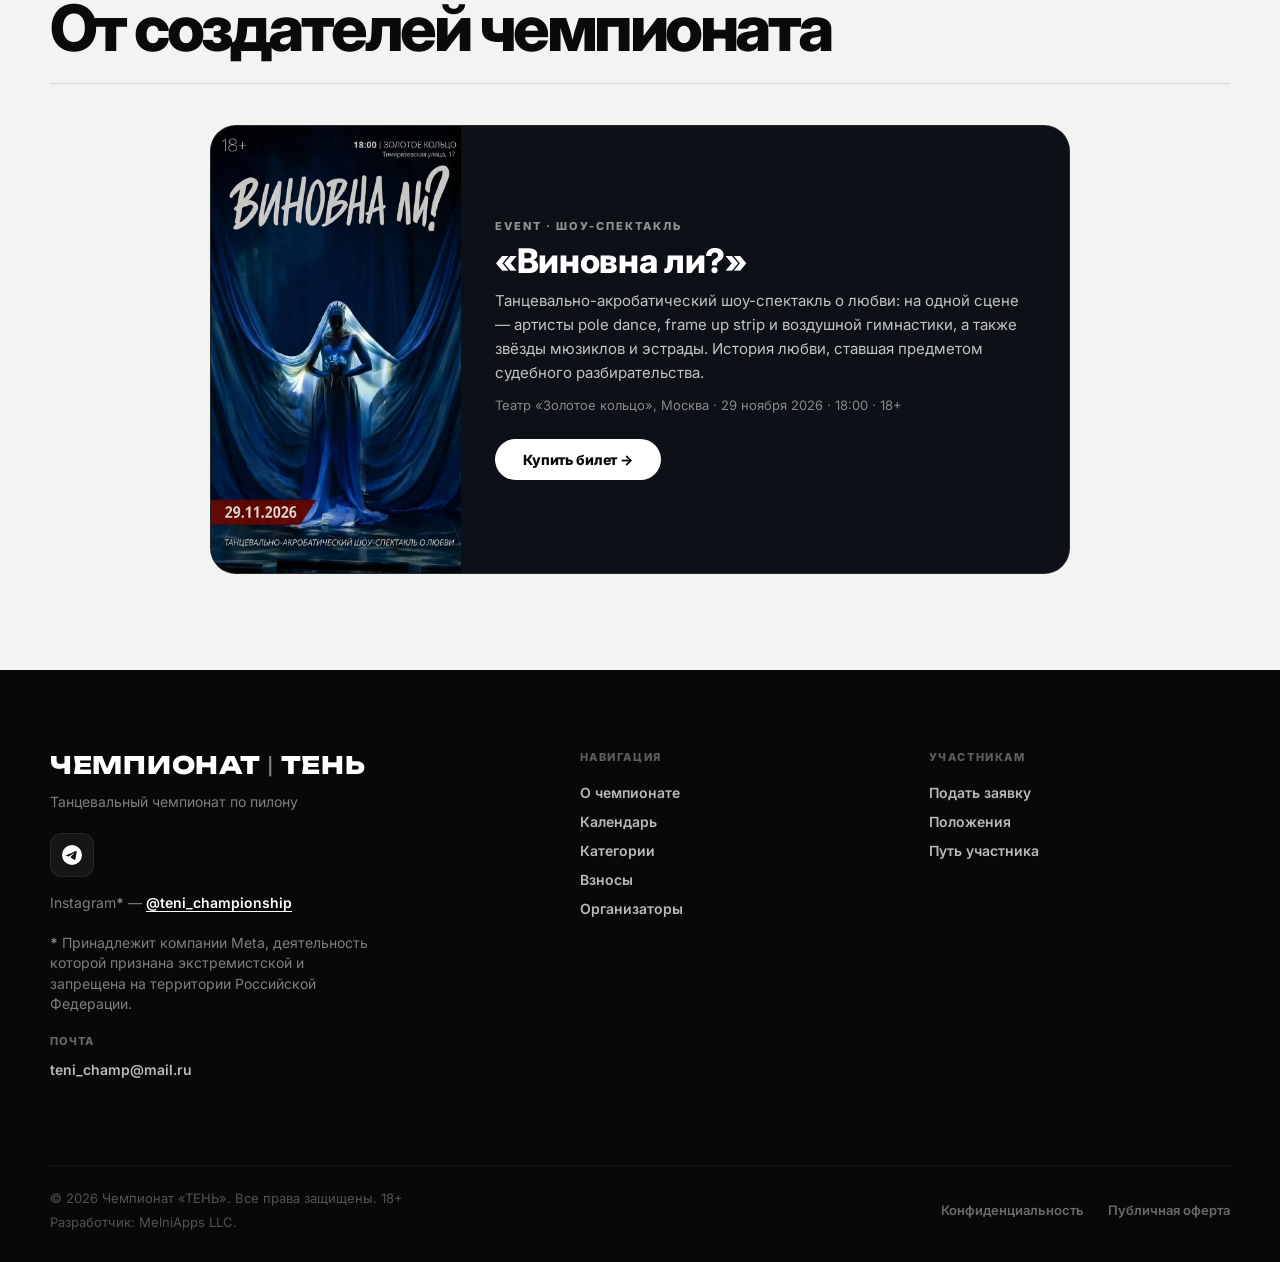
==== commit 95df6af1: "Open participation fee buttons for all categories Co-authored-by: Cursor <cursoragent@cursor.com>" ====
--- a/index.html
+++ b/index.html
@@ -498,7 +498,7 @@
                   <li>Категории по уровням</li>
                   <li>Отчисления в РАО/ВОИС</li>
                 </ul>
-                <button class="btn btn-light plan-cta is-locked" type="button" disabled>Оплата закрыта</button>
+                <a class="btn btn-light plan-cta" href="pay.html">Оплатить взнос</a>
               </article>
 
               <article class="plan">
@@ -526,7 +526,7 @@
                   <li>Цена указана за человека</li>
                   <li>Отчисления в РАО/ВОИС</li>
                 </ul>
-                <button class="btn btn-light plan-cta is-locked" type="button" disabled>Оплата закрыта</button>
+                <a class="btn btn-light plan-cta" href="pay.html">Оплатить взнос</a>
               </article>
 
               <article class="plan">
@@ -540,11 +540,11 @@
                   <li>Цена указана за человека</li>
                   <li>Отчисления в РАО/ВОИС</li>
                 </ul>
-                <button class="btn btn-light plan-cta is-locked" type="button" disabled>Оплата закрыта</button>
+                <a class="btn btn-light plan-cta" href="pay.html">Оплатить взнос</a>
               </article>
             </div>
             <a class="btn plans-cta btn-dark" href="pay.html">Оплатить участие</a>
-            <p class="plans-note">Прошедшие видеоотбор оплачивают взнос по ссылке из письма или здесь. Батлы — оплата после успешного прохождения видеоотбора. Срок оплаты соло, дуэтов, команд и Тени — до 21 сентября. * ЮKassa не работает с VPN: если включён — отключите.</p>
+            <p class="plans-note">Прошедшие видеоотбор оплачивают взнос по своей категории: соло, дуэты, команды, батлы и «Тень». Уже оплаченное повторно не считается. * ЮKassa не работает с VPN: если включён — отключите.</p>
             </div>
           </div>
         </div>
